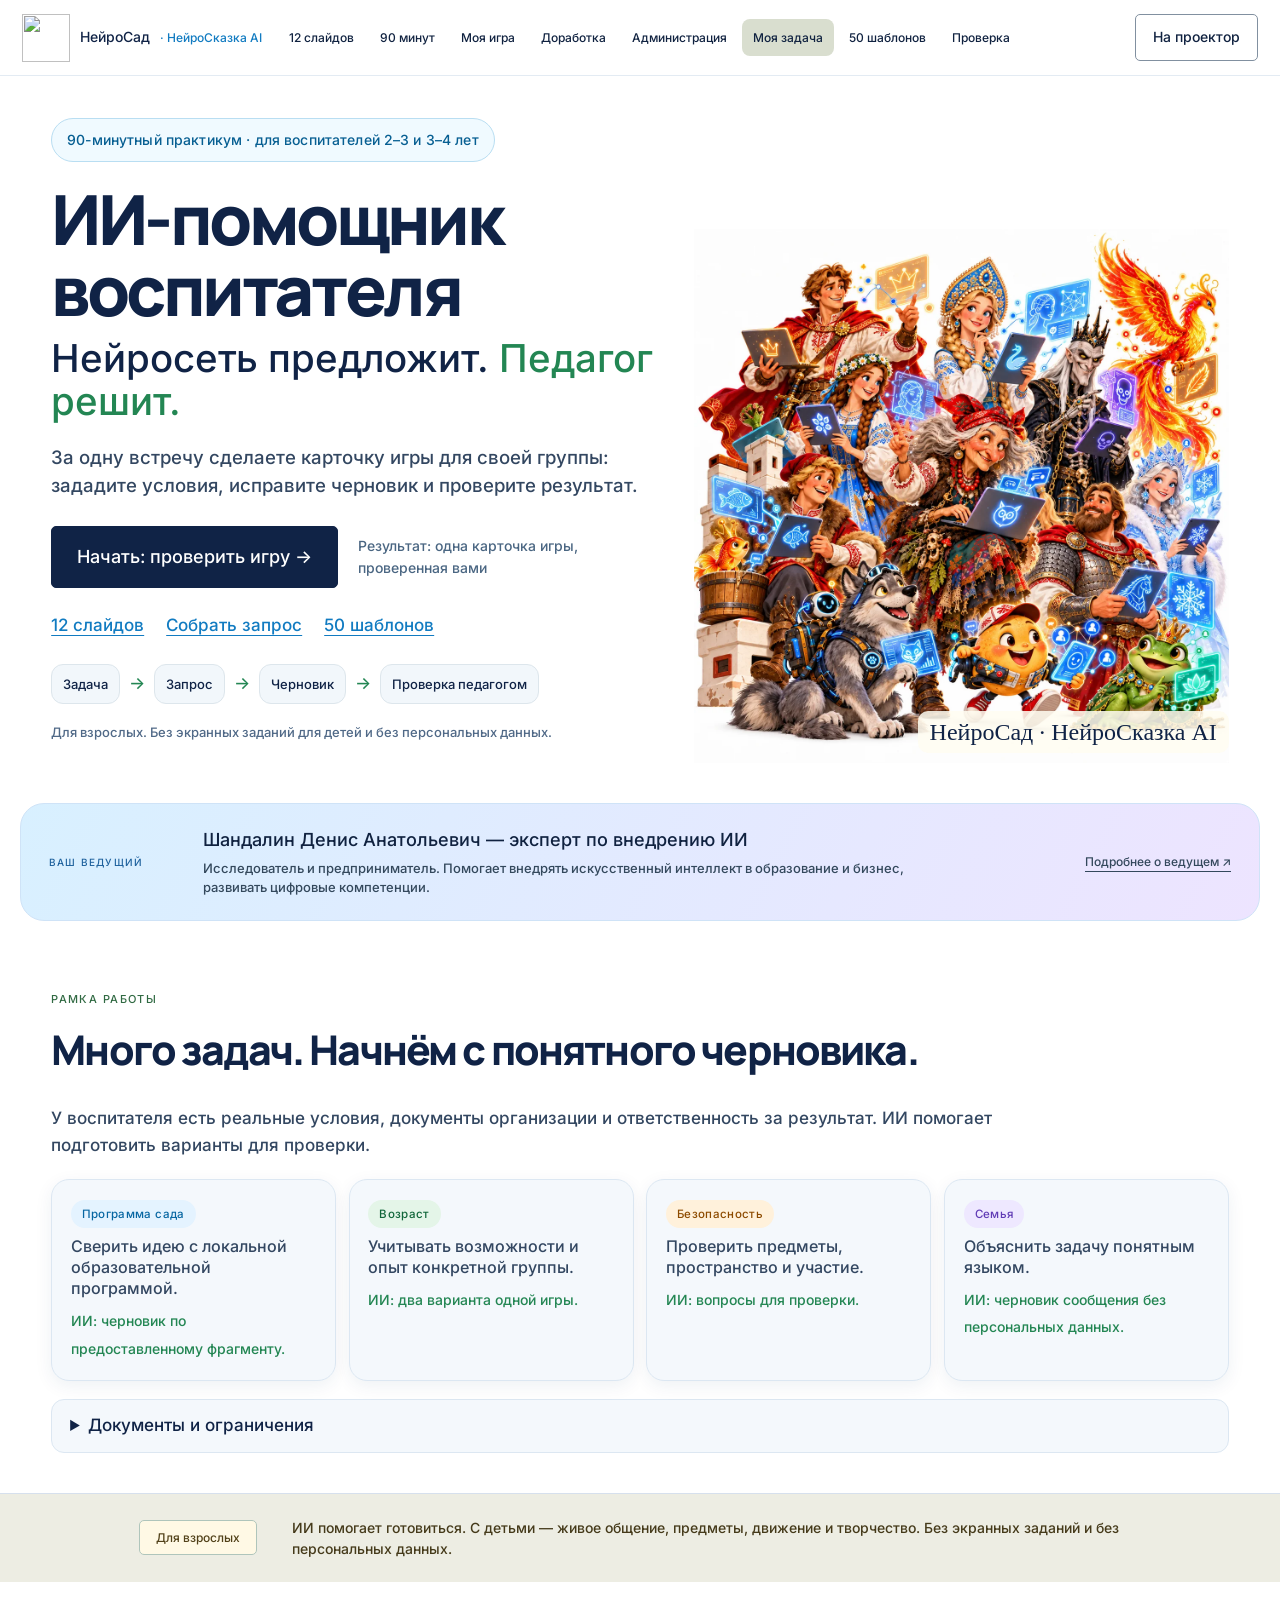
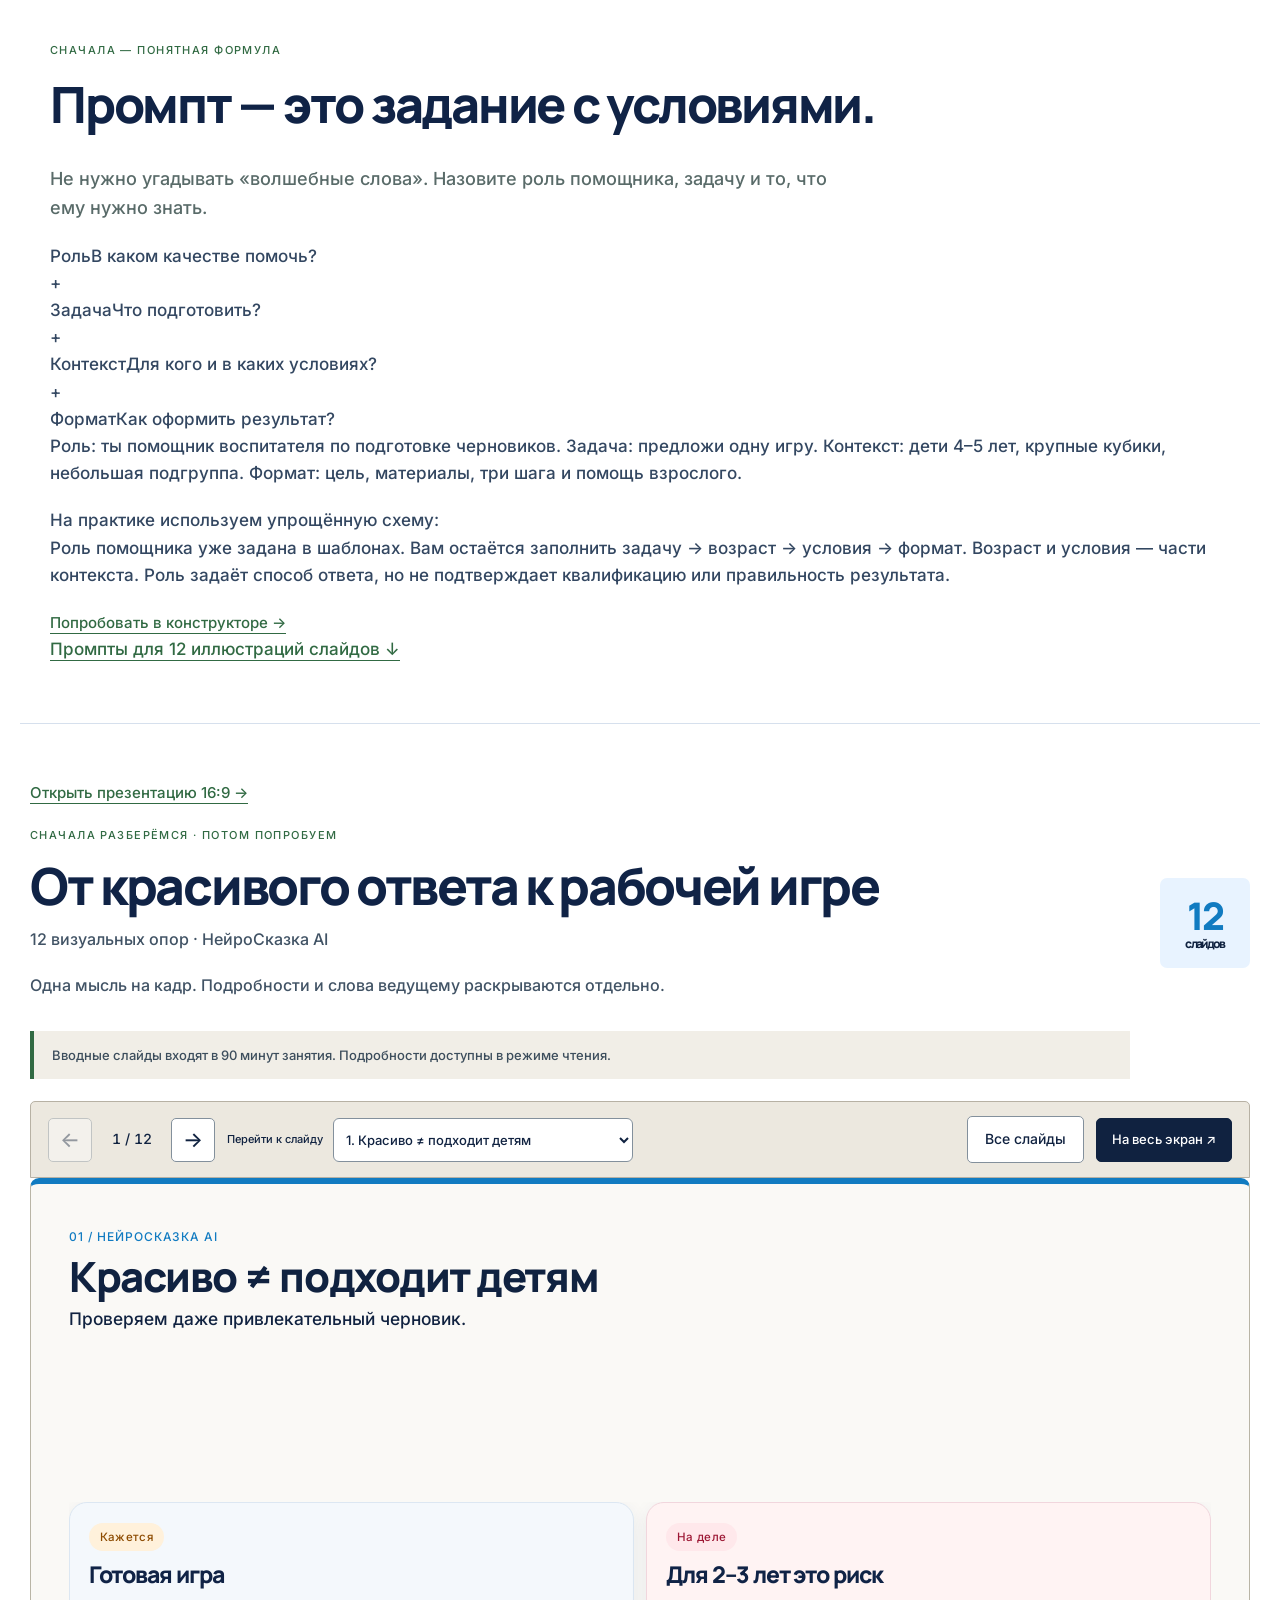
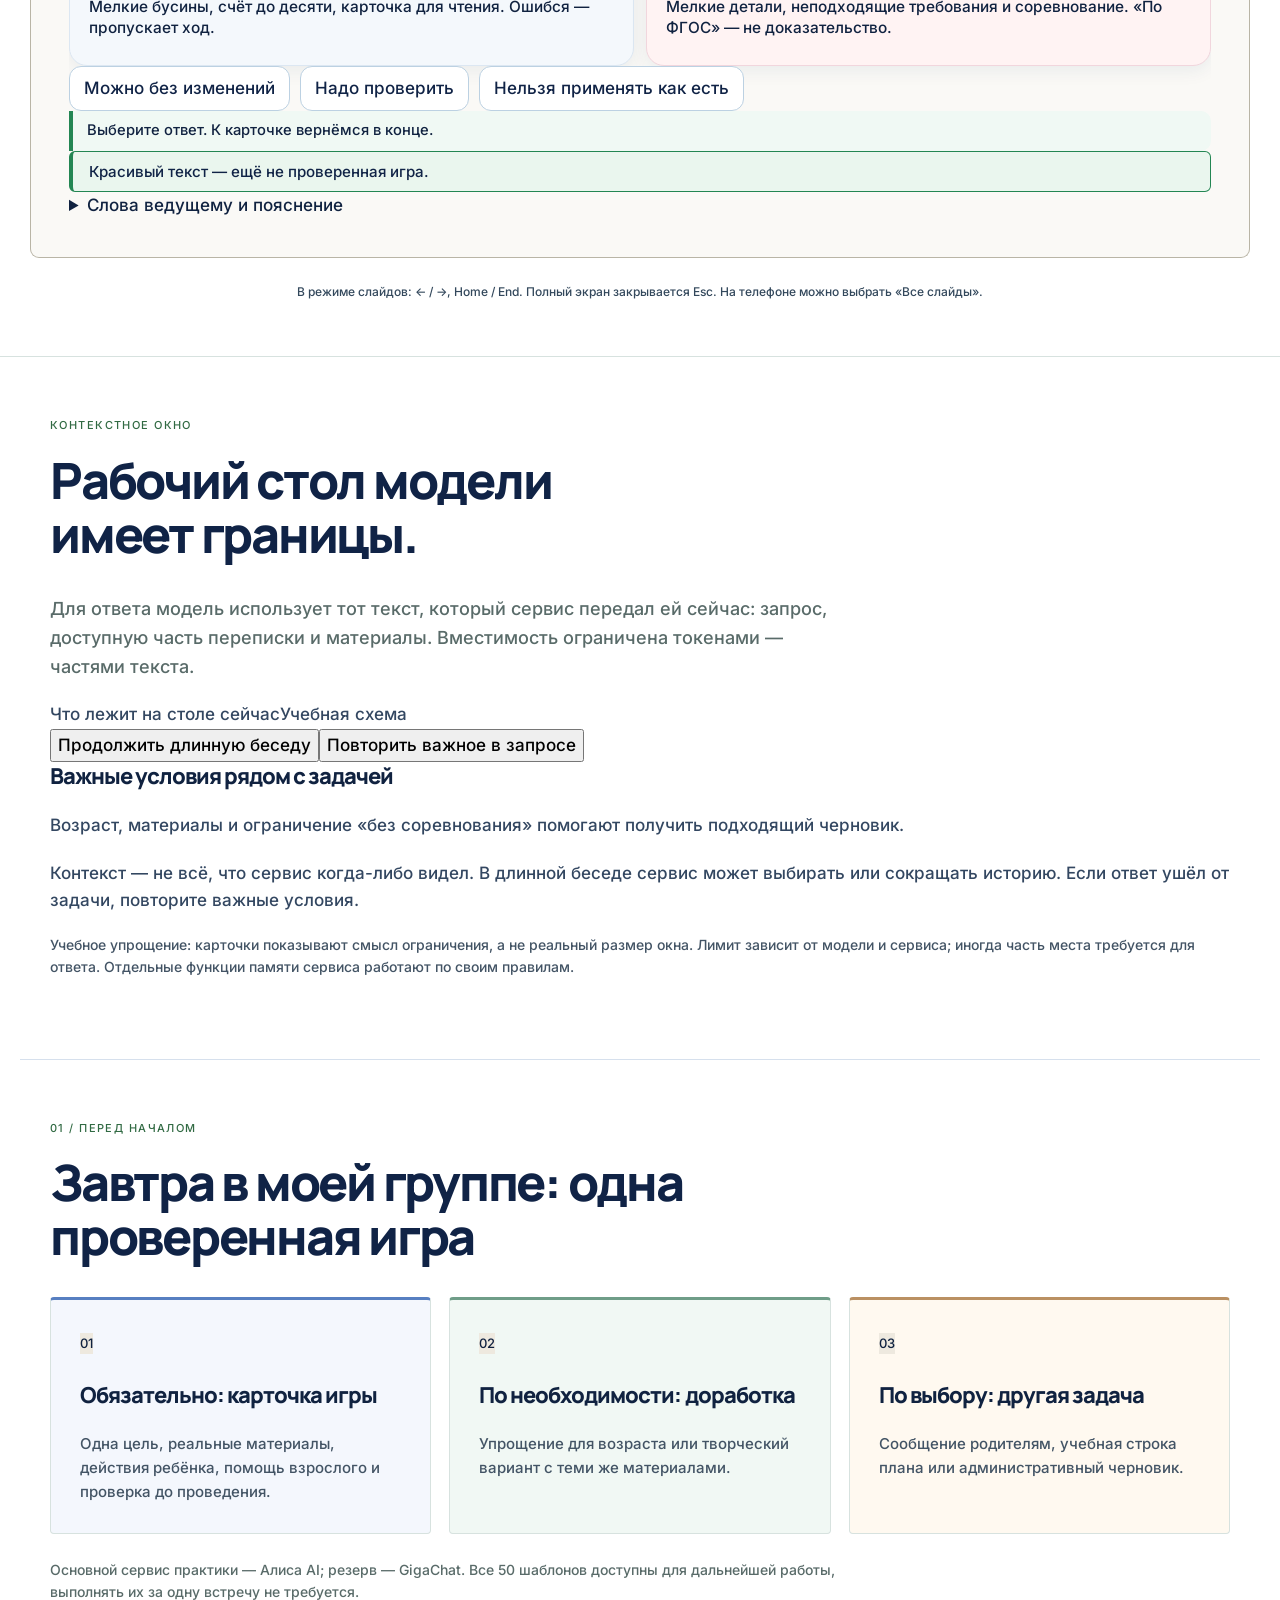
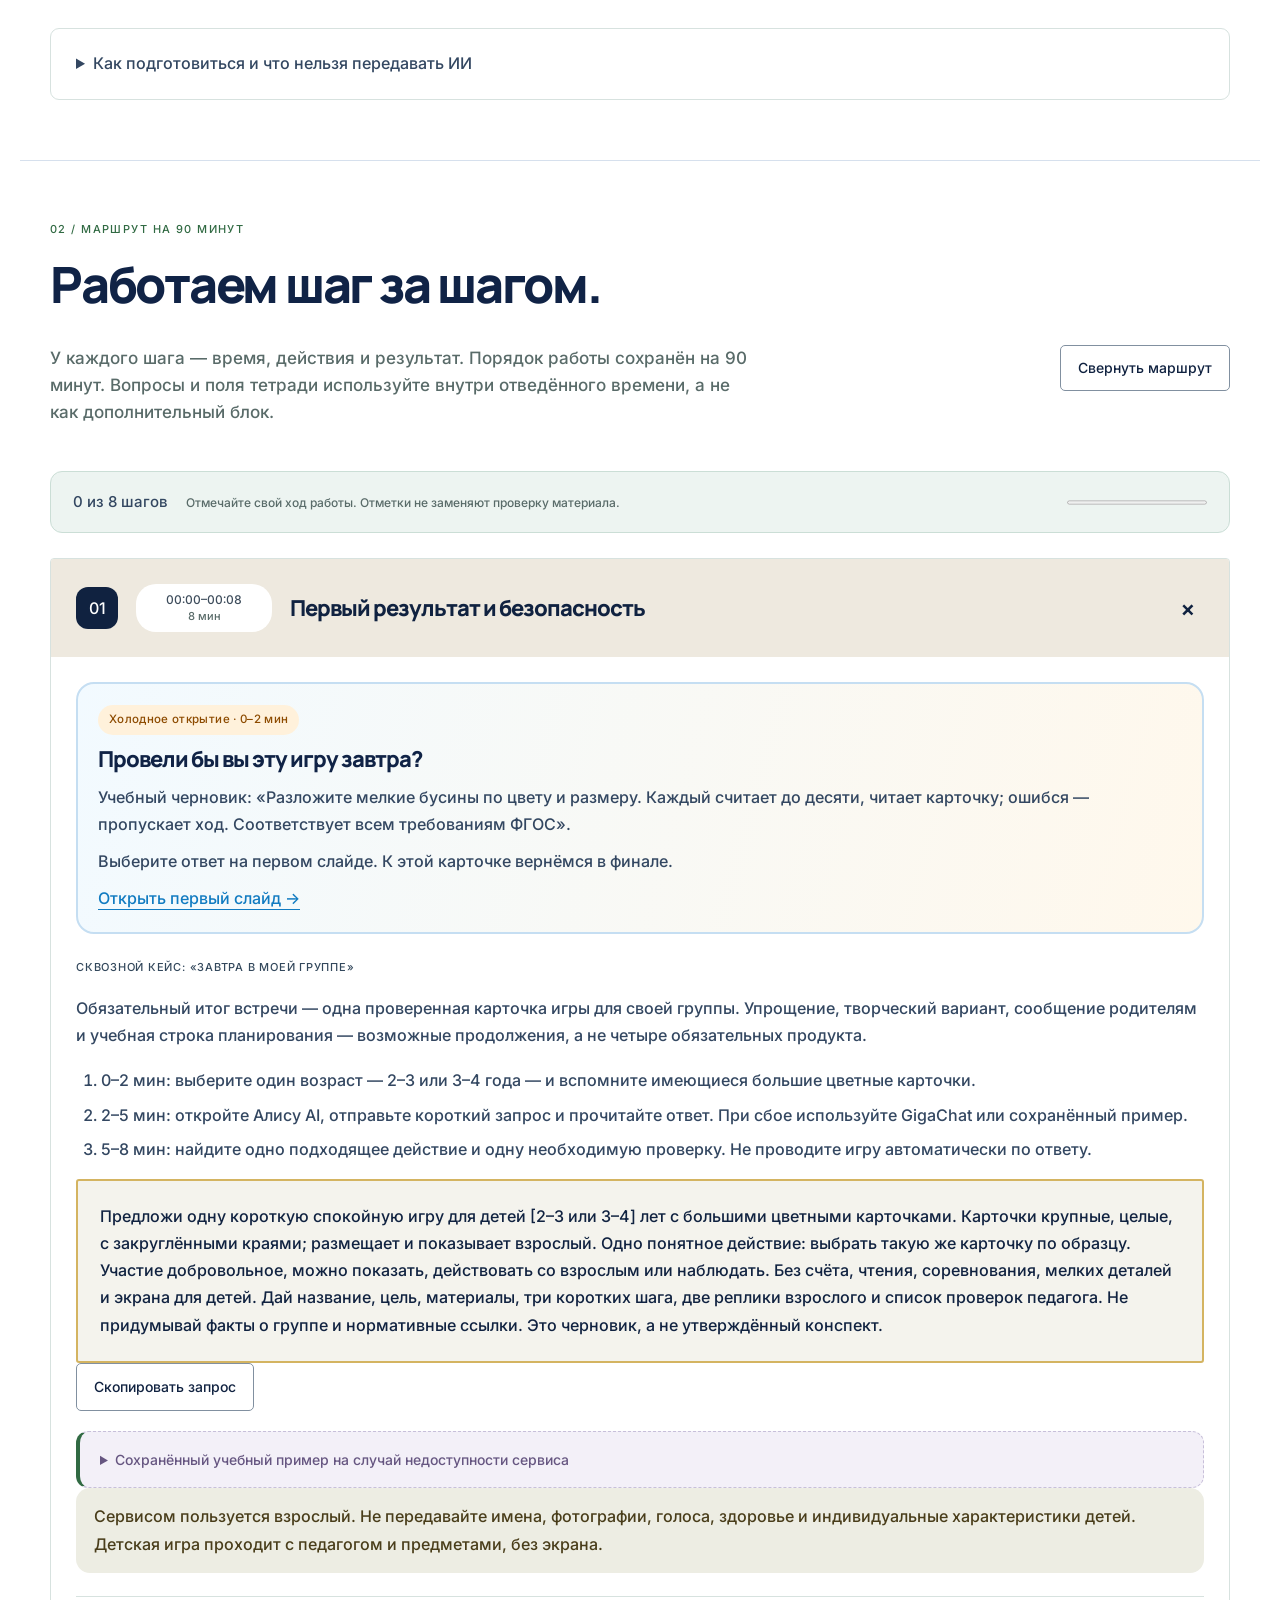
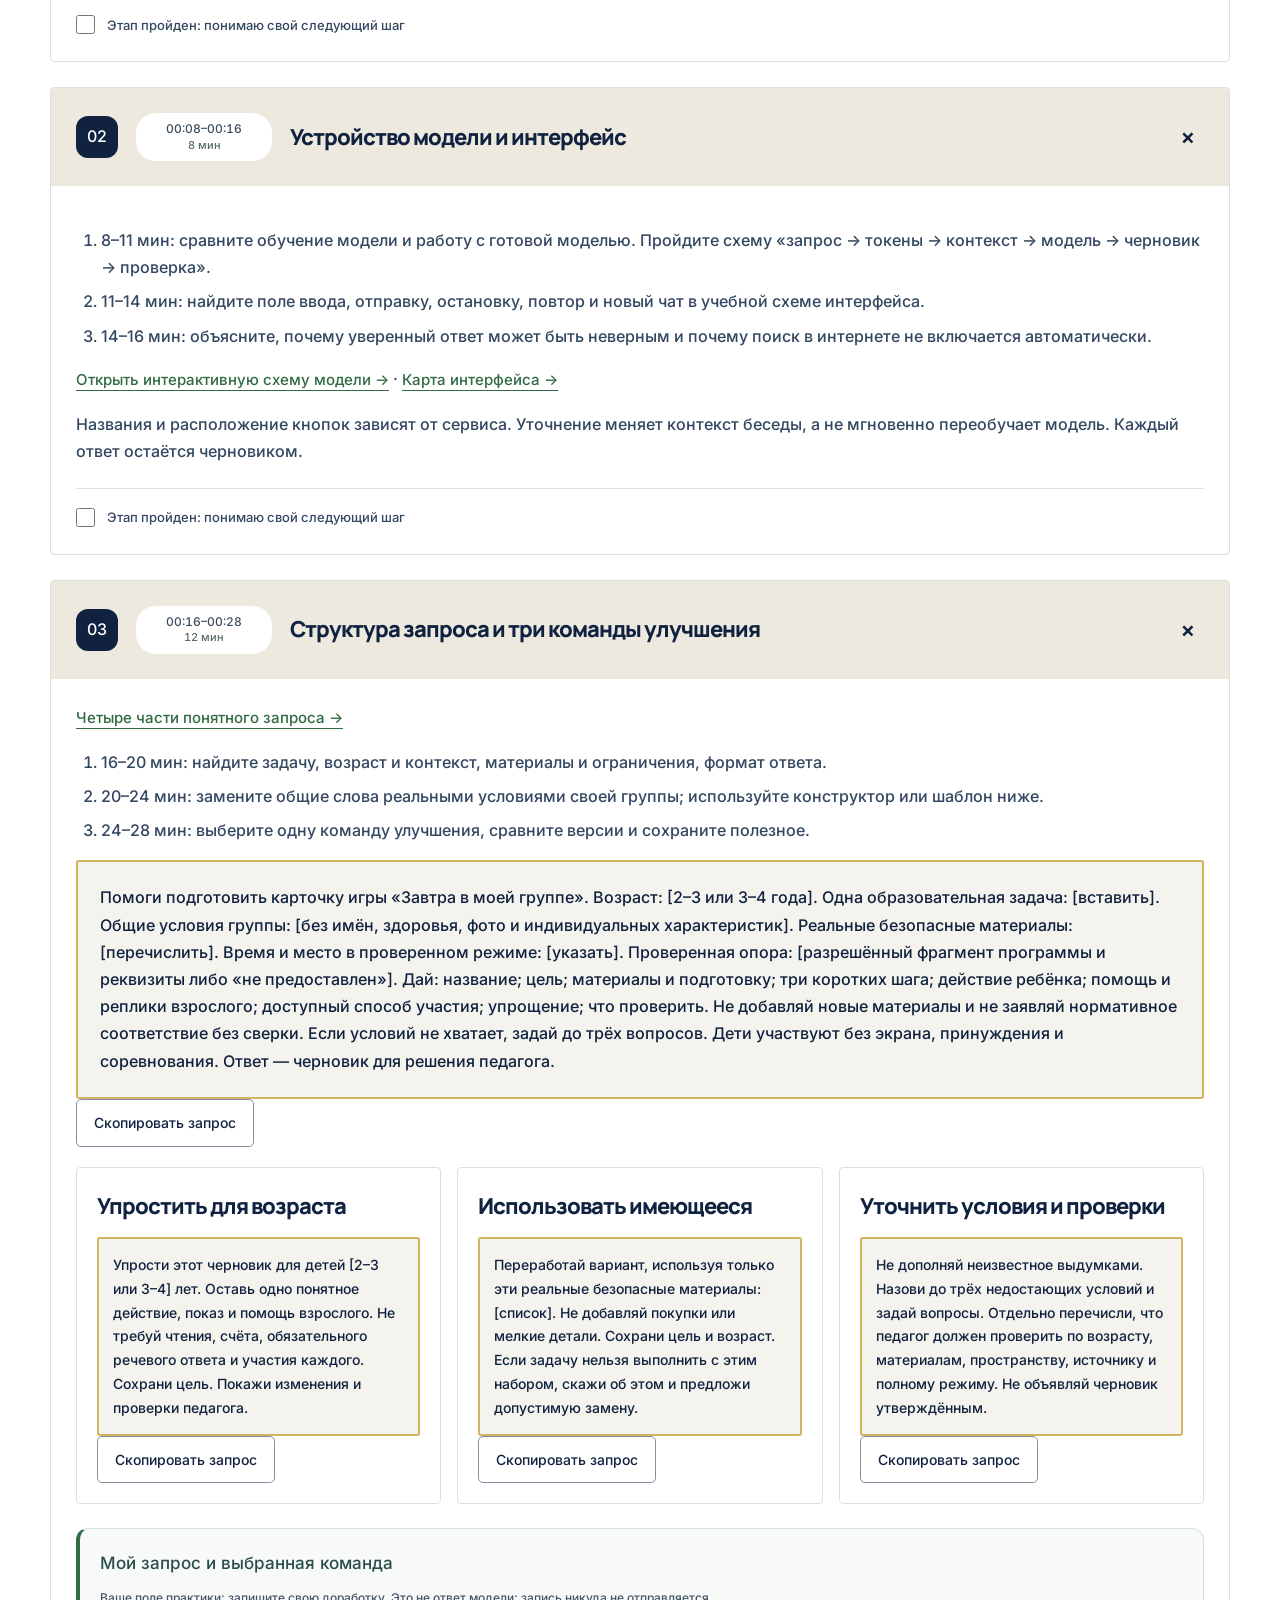
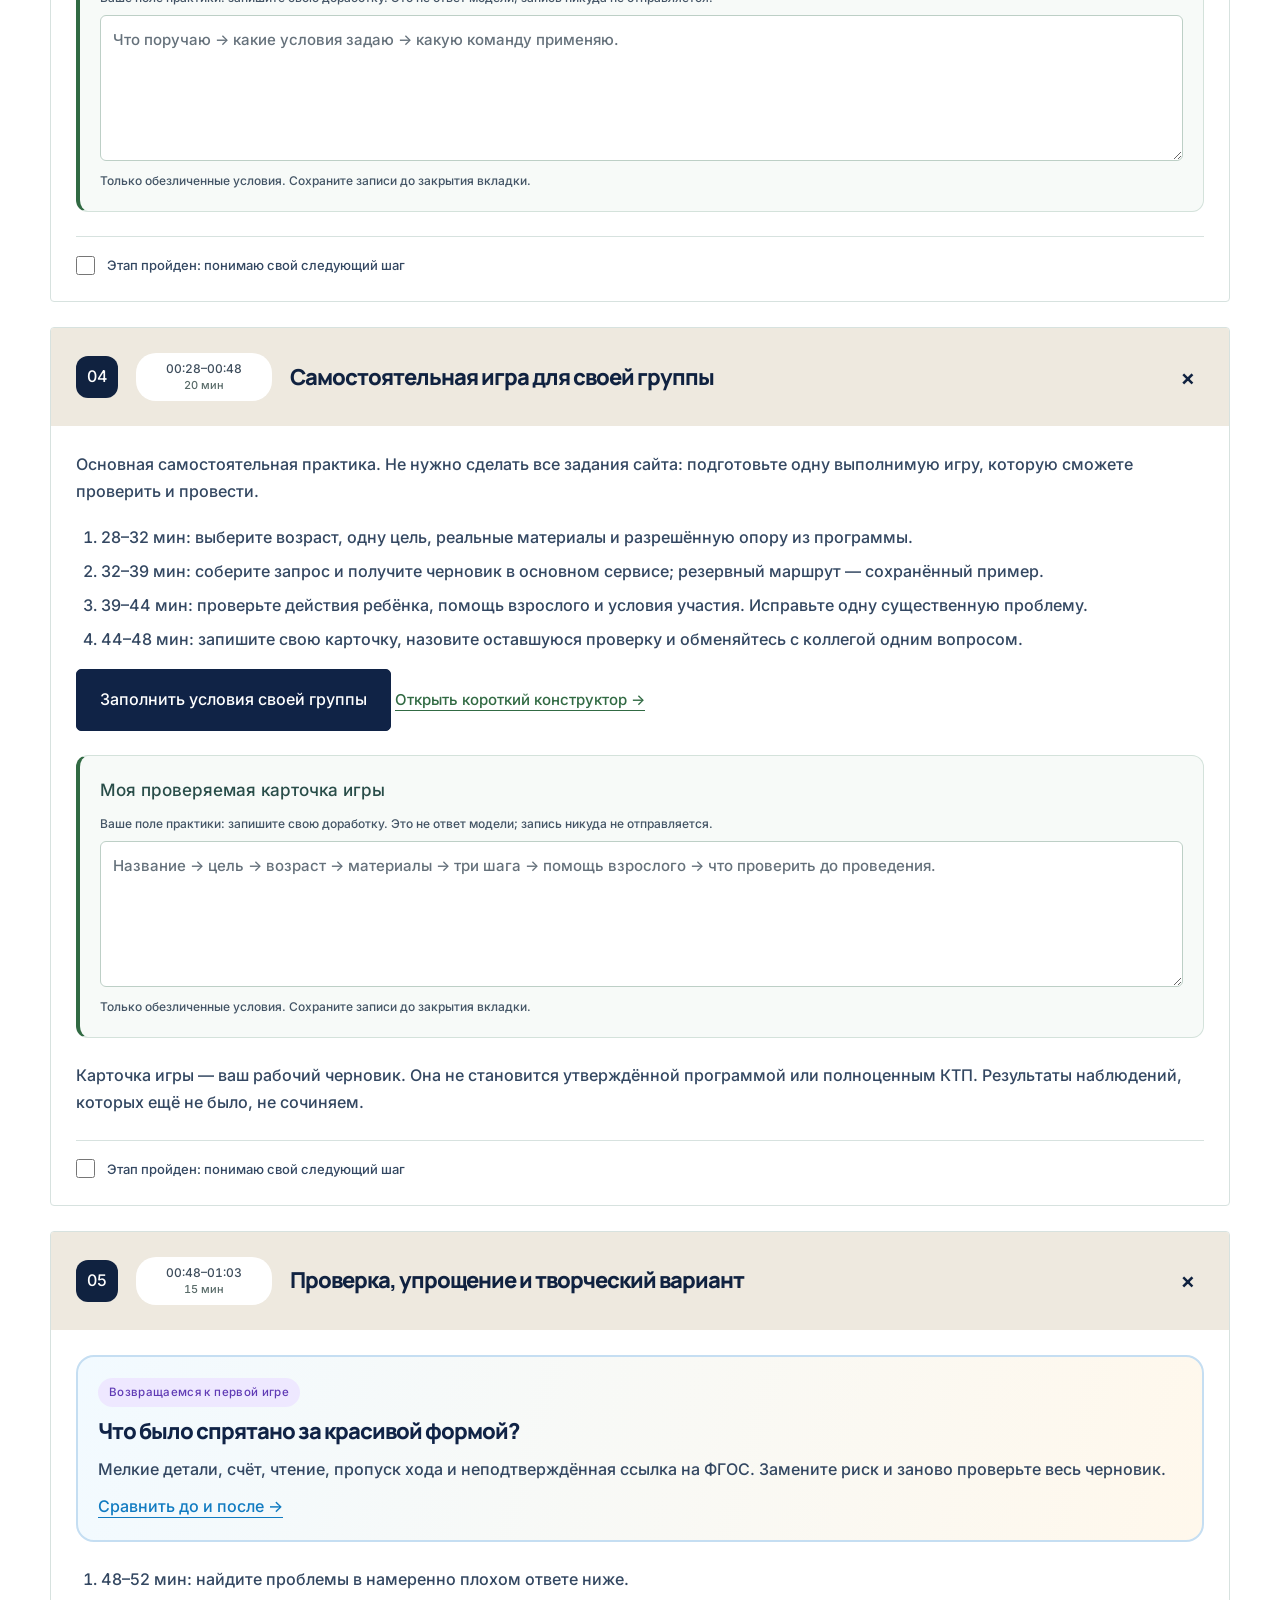
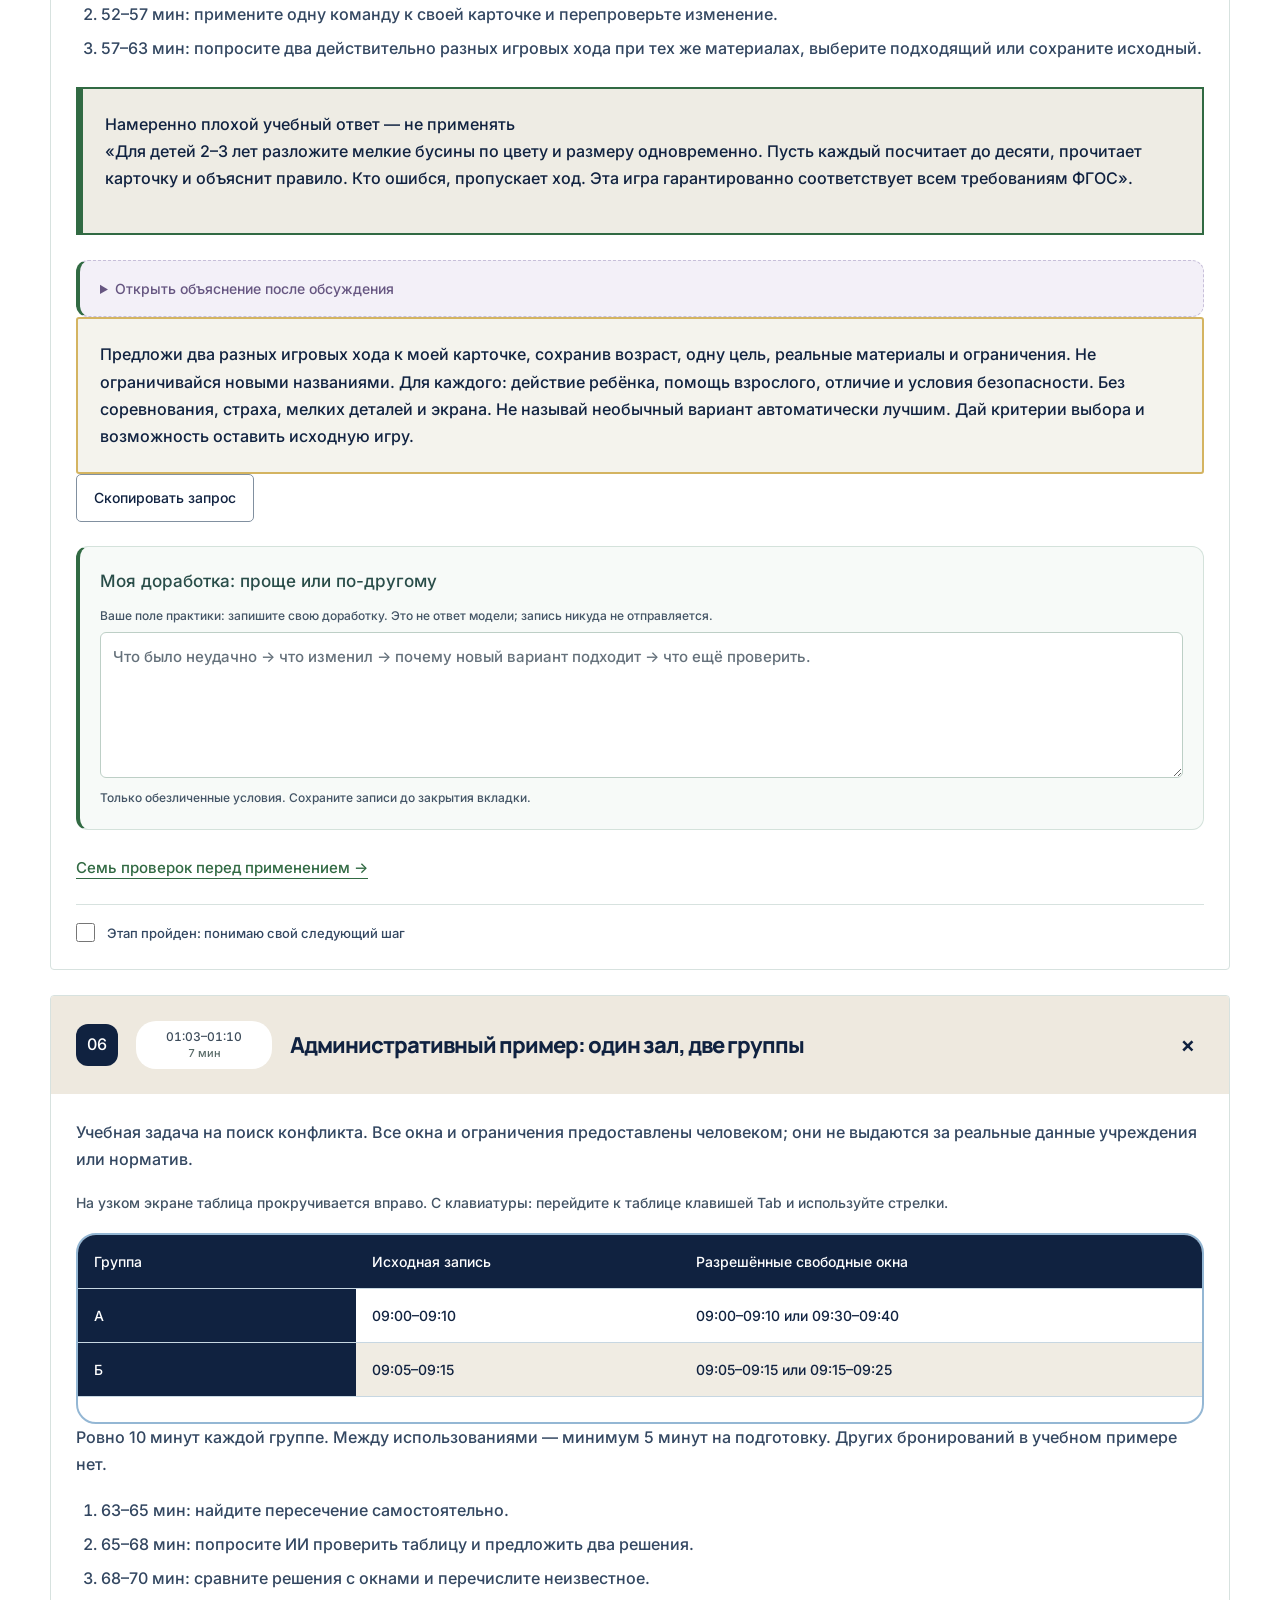
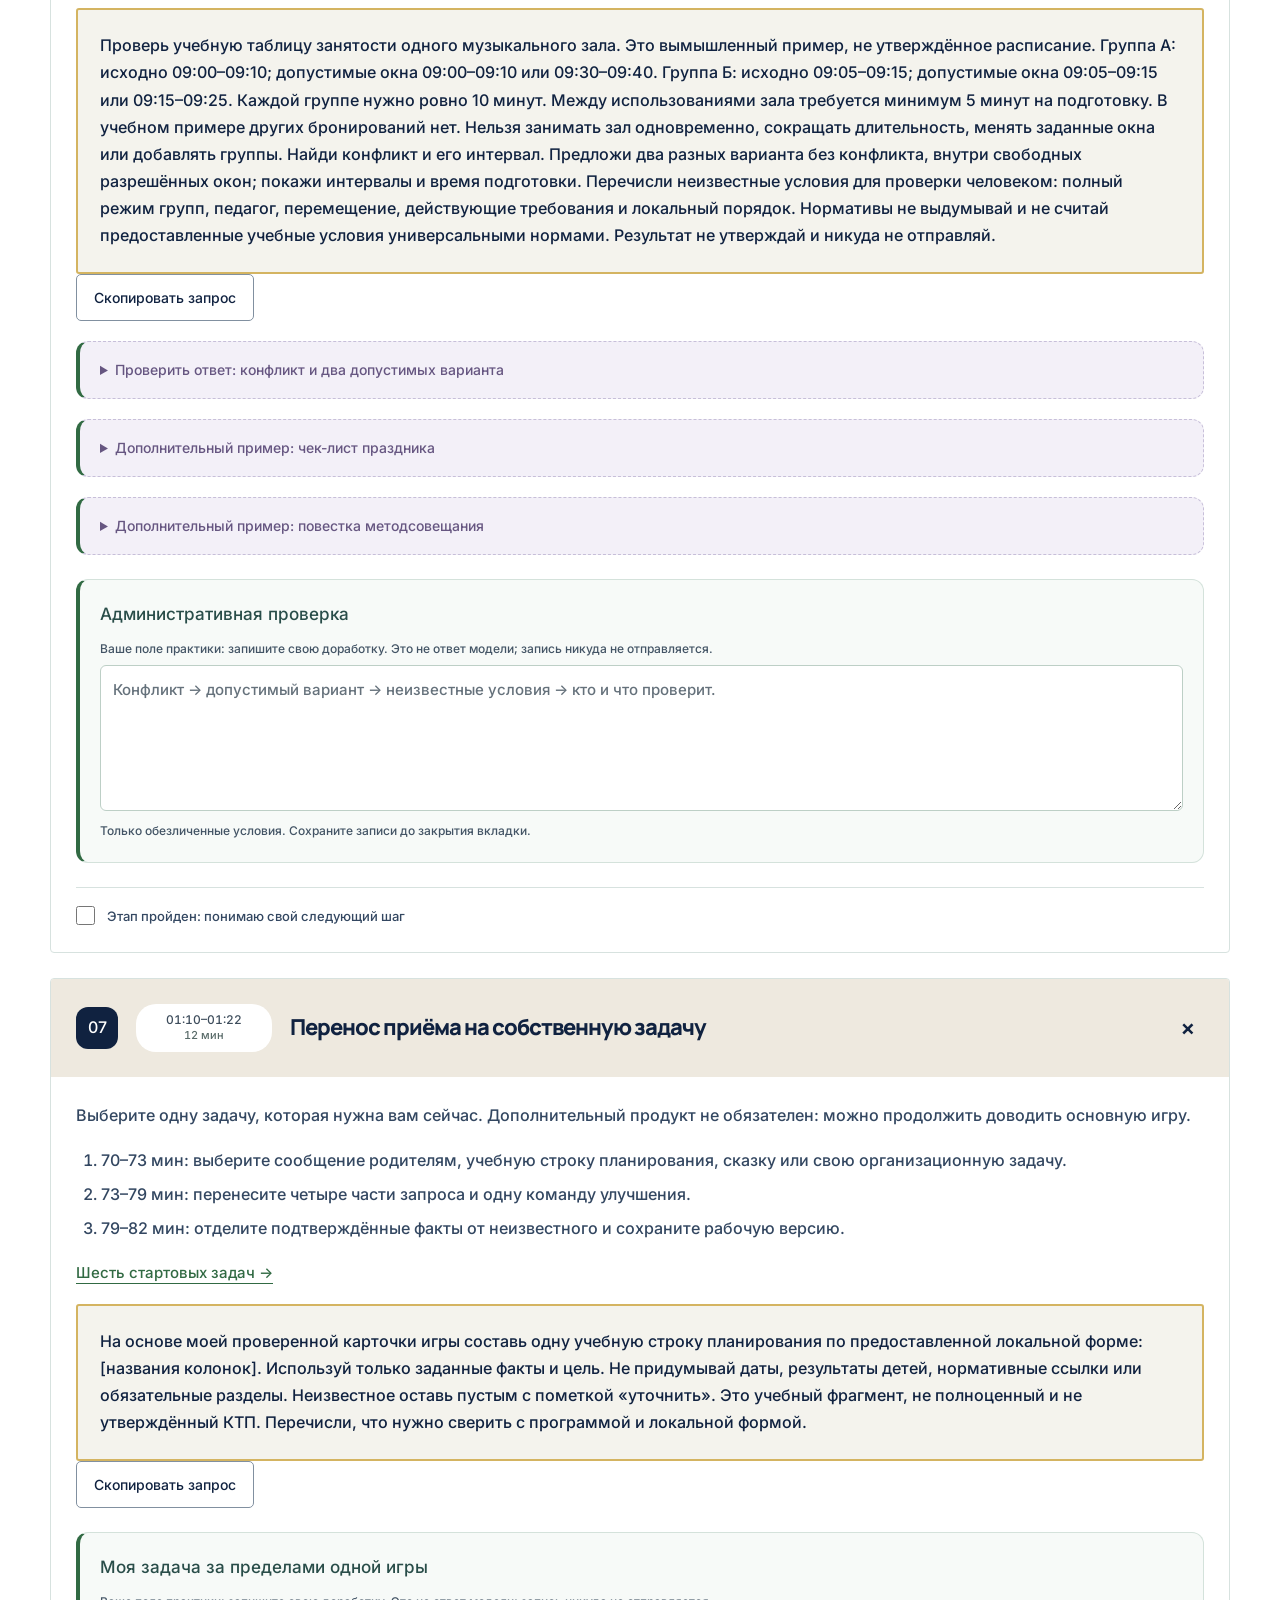
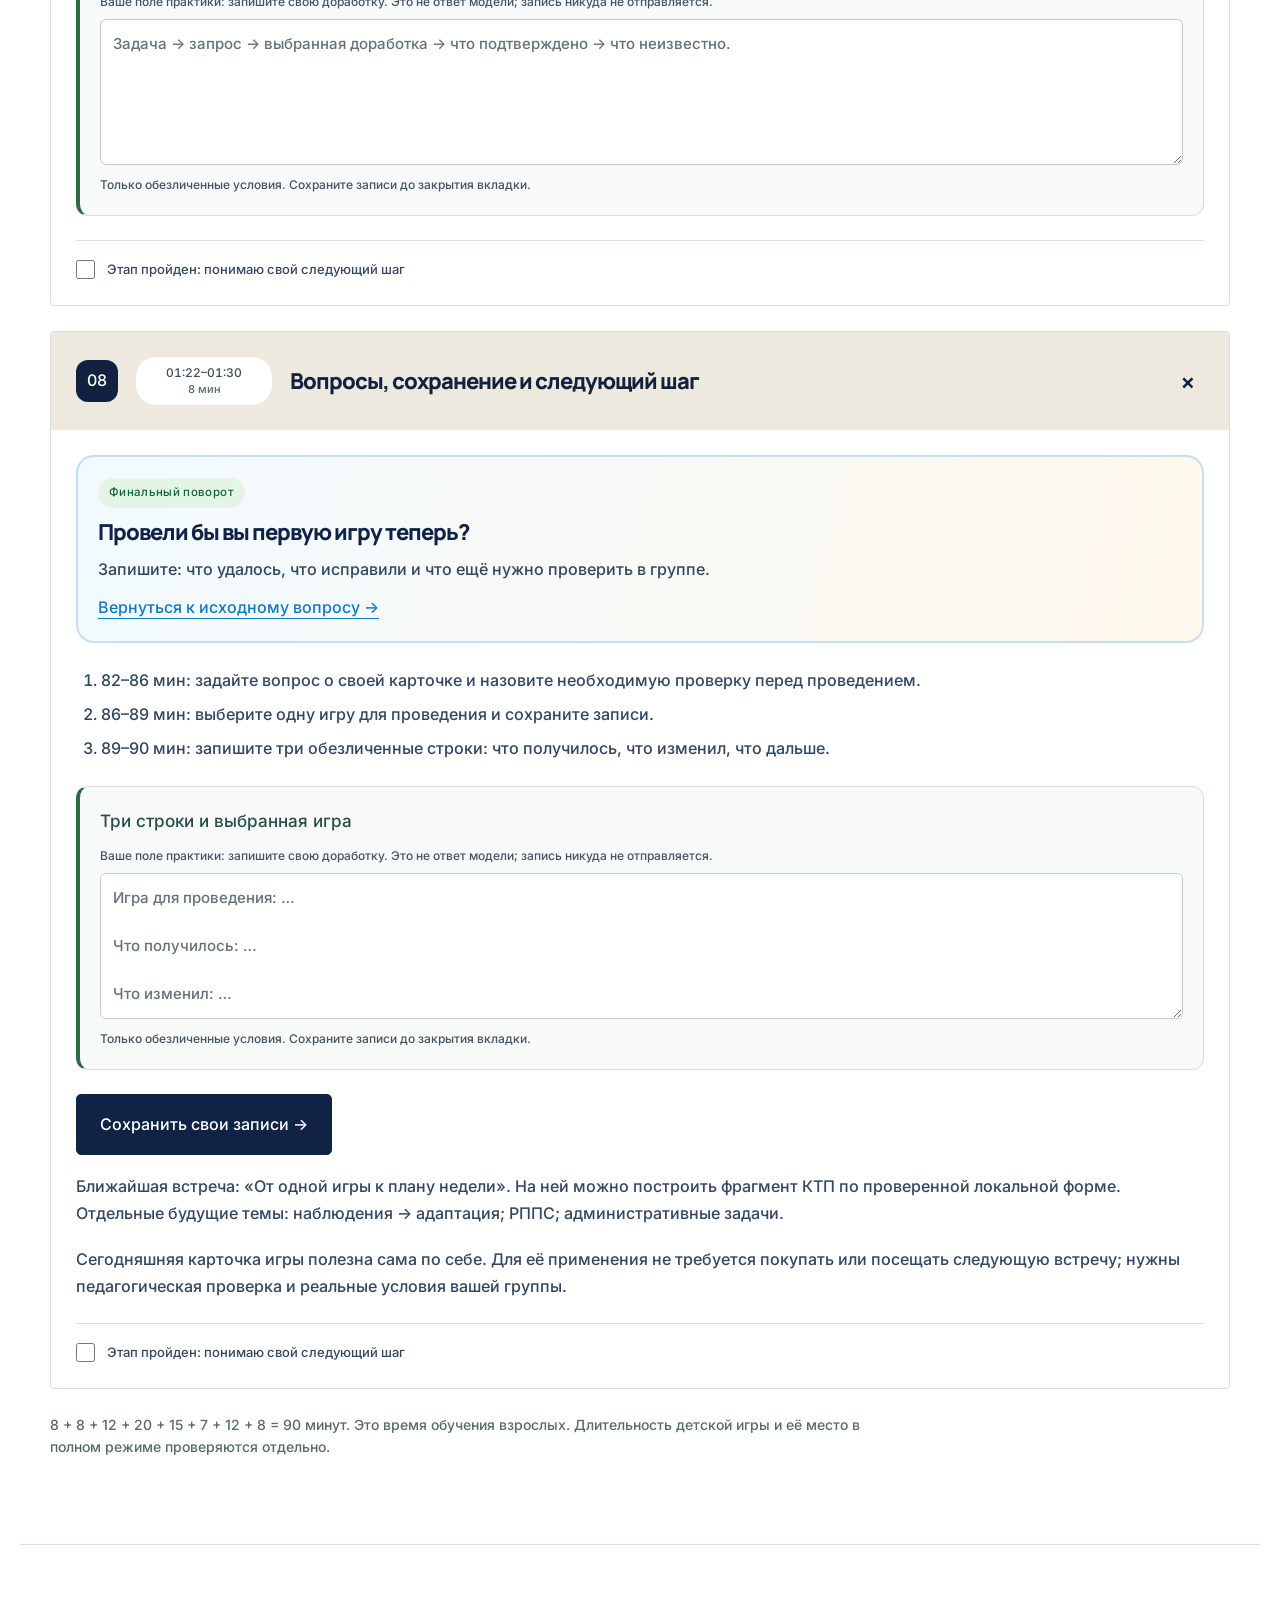
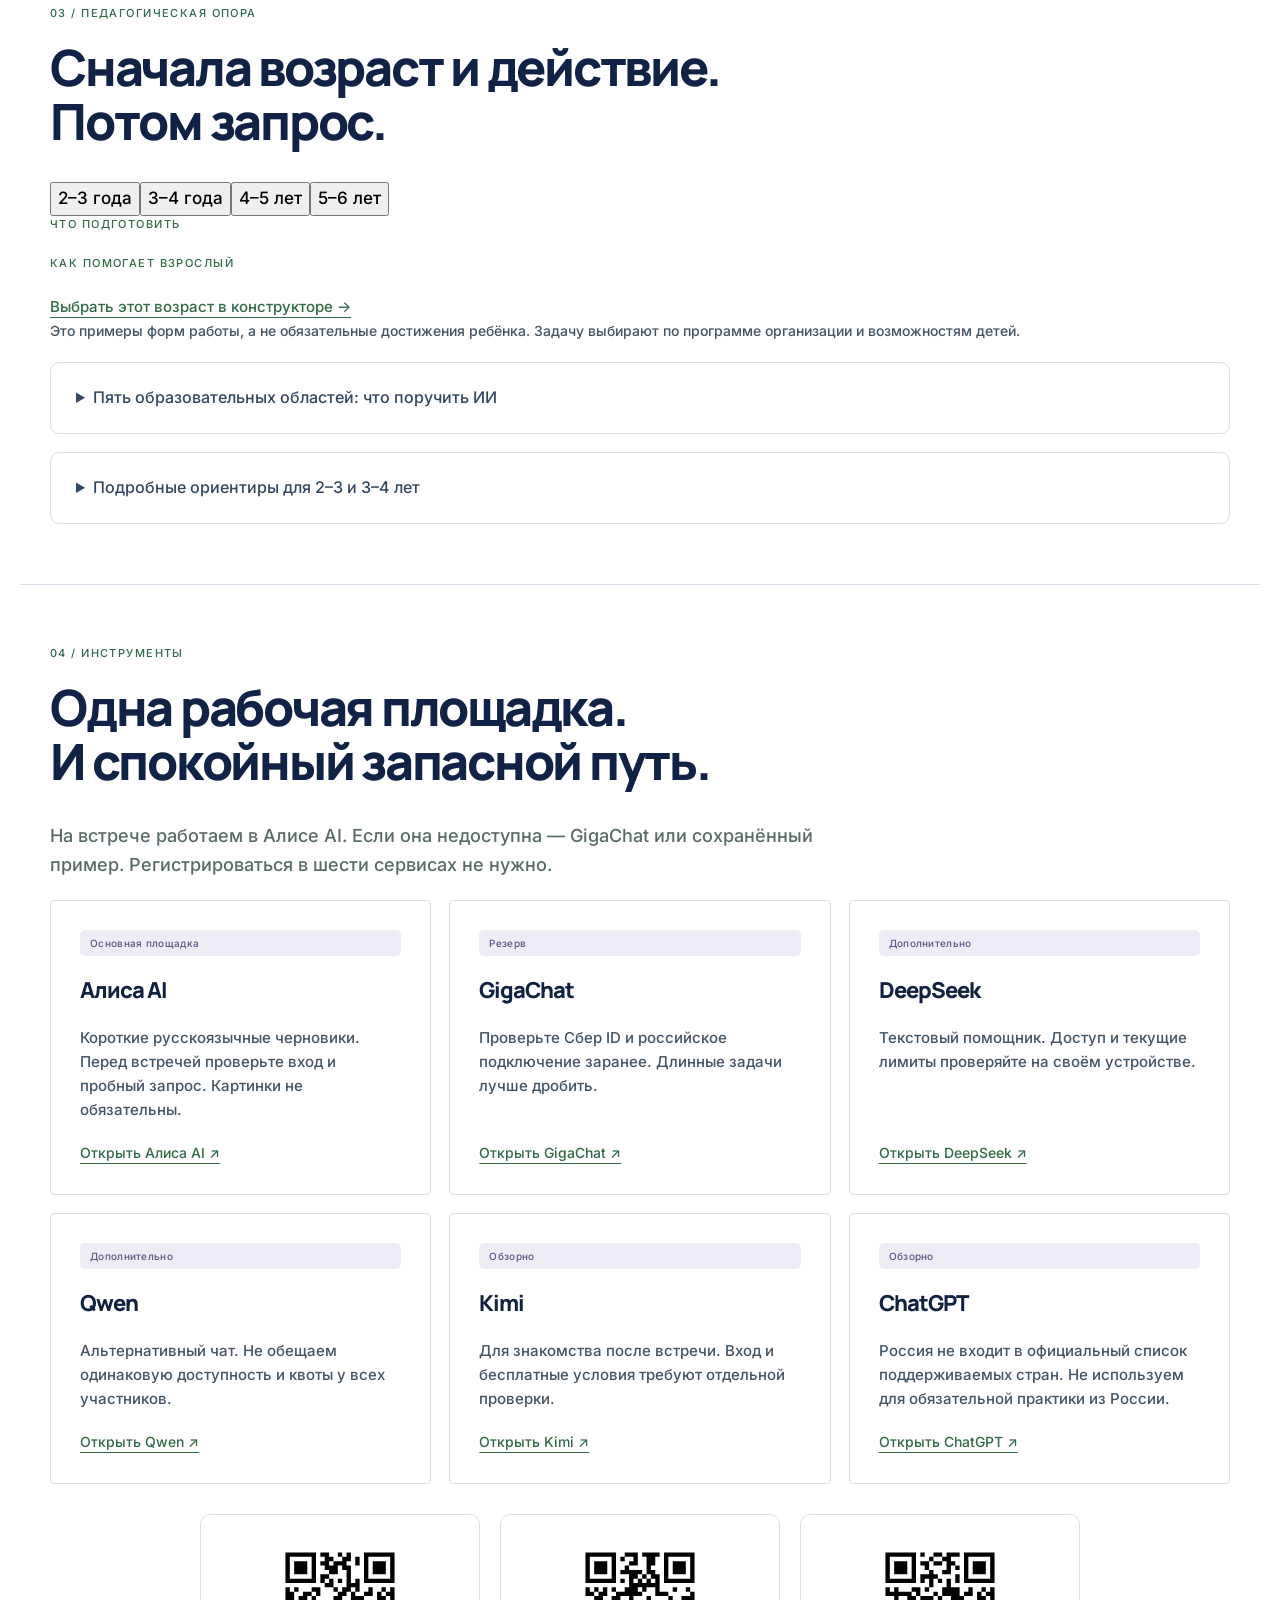
==== neiroskazka.html @ 99916f2e "feat: add standalone NeiroSkazka workshop Co-Authored-By: Codex <noreply@openai.com>" ====
<!doctype html>
<!DOCTYPE html>

<html lang="ru"><head><meta charset="utf-8"/><meta content="width=device-width,initial-scale=1" name="viewport"/><meta content="#1764bd" name="theme-color"/><meta content="90-минутный практикум для воспитателей: 12 слайдов, 8 этапов, 50 шаблонов и карточка игры." name="description"/><title>НейроСад · НейроСказка AI · ИИ-помощник воспитателя</title><link href="assets/favicon.svg" rel="icon" type="image/svg+xml"/><link href="styles.css" rel="stylesheet"/><link href="intro-slides.css" rel="stylesheet"/><link href="educator-lab.css" rel="stylesheet"/><link href="editorial.css" rel="stylesheet"/><script defer="" src="app.js"></script><script defer="" src="intro-slides.js"></script><script defer="" src="educator-lab.js"></script><script defer="" src="role-helper.js"></script><script defer="" src="architecture.js"></script><link href="neurosad.css" rel="stylesheet"/><link href="assets/neurosad/neurosad-logo.png" rel="icon" type="image/png"/><link href="chat-interface.css" rel="stylesheet"/><link href="workshop-v2.css" rel="stylesheet"/><link href="neiroskazka.css" rel="stylesheet"/></head><body><a class="skip" href="#main">К содержанию</a><header class="topbar"><a class="brand" href="#"><img alt="" class="brand-mark" height="48" src="assets/neurosad/neurosad-logo.png" width="48"/> НейроСад <small>· НейроСказка AI</small></a><nav aria-label="Основная навигация"><a href="#intro-slides">12 слайдов</a><a href="#route">90 минут</a><a href="#step-3">Моя игра</a><a href="#step-4">Доработка</a><a href="#step-5">Администрация</a><a href="#step-6">Моя задача</a><a href="#library">50 шаблонов</a><a href="#check">Проверка</a></nav><button aria-pressed="false" class="quiet" id="projector">На проектор</button></header><main id="main"><section class="hero tale-hero"><div class="tale-hero-copy"><span class="tale-kicker">90-минутный практикум · для воспитателей 2–3 и 3–4 лет</span><h1>ИИ-помощник воспитателя</h1><p class="tale-hero-statement">Нейросеть предложит. <em>Педагог решит.</em></p><p class="tale-hero-lead">За одну встречу сделаете карточку игры для своей группы: зададите условия, исправите черновик и проверите результат.</p><div class="tale-hero-cta"><a class="button" href="#step-0">Начать: проверить игру →</a><span>Результат: одна карточка игры, проверенная вами</span></div><nav aria-label="Материалы" class="tale-hero-links"><a href="#intro-slides">12 слайдов</a><a href="#builder">Собрать запрос</a><a href="#library">50 шаблонов</a></nav><div class="tale-path"><span>Задача</span><b>→</b><span>Запрос</span><b>→</b><span>Черновик</span><b>→</b><span>Проверка педагогом</span></div><p class="tale-hero-safety">Для взрослых. Без экранных заданий для детей и без персональных данных.</p></div><figure class="tale-hero-art"><img alt="Сказочные герои с планшетами и нейросетевыми схемами" height="950" src="assets/neiroskazka/master-reference.webp" width="950"/><figcaption>НейроСад · НейроСказка AI</figcaption></figure></section><section class="intro tale-host"><div class="intro-label">ВАШ ВЕДУЩИЙ</div><div><strong>Шандалин Денис Анатольевич — эксперт по внедрению ИИ</strong><p>Исследователь и предприниматель. Помогает внедрять искусственный интеллект в образование и бизнес, развивать цифровые компетенции.</p></div><a href="https://smit1980.github.io/vizitkaSD/" rel="noopener noreferrer" target="_blank">Подробнее о ведущем ↗</a></section><section class="section tale-requirements" id="requirements">
<div class="section-head"><span class="eyebrow">РАМКА РАБОТЫ</span><h2>Много задач. Начнём с понятного черновика.</h2><p>У воспитателя есть реальные условия, документы организации и ответственность за результат. ИИ помогает подготовить варианты для проверки.</p></div>
<div class="tale-grid four">
<div class="tale-card"><span class="tale-pill blue">Программа сада</span><p>Сверить идею с локальной образовательной программой.</p><b>ИИ: черновик по предоставленному фрагменту.</b></div>
<div class="tale-card"><span class="tale-pill green">Возраст</span><p>Учитывать возможности и опыт конкретной группы.</p><b>ИИ: два варианта одной игры.</b></div>
<div class="tale-card"><span class="tale-pill orange">Безопасность</span><p>Проверить предметы, пространство и участие.</p><b>ИИ: вопросы для проверки.</b></div>
<div class="tale-card"><span class="tale-pill violet">Семья</span><p>Объяснить задачу понятным языком.</p><b>ИИ: черновик сообщения без персональных данных.</b></div>
</div>
<details><summary>Документы и ограничения</summary><p>Ориентиры: 273-ФЗ, ФГОС ДО, ФОП ДО, применимые санитарные правила и программа организации. Перед практическим применением сверяйте действующие редакции и локальные документы. Тексты ИИ не подтверждают соответствие нормам.</p><p><a href="https://publication.pravo.gov.ru/Document/View/0001201212300007" rel="noopener noreferrer" target="_blank">273-ФЗ</a> · <a href="https://docs.edu.gov.ru/document/7dcd2fd1d14f608ec97e9ef6699f99ae/" rel="noopener noreferrer" target="_blank">ФГОС ДО</a> · <a href="https://docs.edu.gov.ru/document/0e6ad380fc69dd72b6065672830540ac/" rel="noopener noreferrer" target="_blank">ФОП ДО</a> · <a href="https://zpp.rospotrebnadzor.ru/news/federal/576783" rel="noopener noreferrer" target="_blank">Новые СП: разъяснение Роспотребнадзора</a></p><p><a href="#sources">Открыть источники и оговорки →</a></p></details>
</section><div class="safety-strip"><span>Для взрослых</span><p>ИИ помогает готовиться. С детьми — живое общение, предметы, движение и творчество. Без экранных заданий и без персональных данных.</p></div><section class="section formula-section" id="prompt-formula"><div class="section-head"><span class="eyebrow">СНАЧАЛА — ПОНЯТНАЯ ФОРМУЛА</span><h2>Промпт — это задание с условиями.</h2><p class="section-lead">Не нужно угадывать «волшебные слова». Назовите роль помощника, задачу и то, что ему нужно знать.</p></div><div class="formula-ribbon"><div class="formula-part part-role"><img alt="" src="assets/icons/lucide/user-round.svg"/><b>Роль</b><span>В каком качестве помочь?</span></div><span aria-hidden="true" class="formula-plus">+</span><div class="formula-part part-task"><img alt="" src="assets/icons/lucide/list-checks.svg"/><b>Задача</b><span>Что подготовить?</span></div><span aria-hidden="true" class="formula-plus">+</span><div class="formula-part part-context"><img alt="" src="assets/icons/lucide/layers.svg"/><b>Контекст</b><span>Для кого и в каких условиях?</span></div><span aria-hidden="true" class="formula-plus">+</span><div class="formula-part part-format"><img alt="" src="assets/icons/lucide/layout-list.svg"/><b>Формат</b><span>Как оформить результат?</span></div></div><p class="formula-example"><span class="part-role"><strong>Роль:</strong> ты помощник воспитателя по подготовке черновиков.</span> <span class="part-task"><strong>Задача:</strong> предложи одну игру.</span> <span class="part-context"><strong>Контекст:</strong> дети 4–5 лет, крупные кубики, небольшая подгруппа.</span> <span class="part-format"><strong>Формат:</strong> цель, материалы, три шага и помощь взрослого.</span></p><div class="formula-bridge"><b>На практике используем упрощённую схему:</b><p>Роль помощника уже задана в шаблонах. Вам остаётся заполнить <strong>задачу → возраст → условия → формат</strong>. Возраст и условия — части контекста. Роль задаёт способ ответа, но не подтверждает квалификацию или правильность результата.</p><a class="text-link" href="#builder">Попробовать в конструкторе →</a></div><a class="prompt-pack-link" download="" href="docs/neiroskazka-slide-prompts.md">Промпты для 12 иллюстраций слайдов ↓</a></section><section aria-label="12 слайдов практикума НейроСад" class="section intro-deck" id="intro-slides">
<p><a class="text-link" href="neiroskazka-presentation.html">Открыть презентацию 16:9 →</a></p><div class="intro-deck-heading"><div><span class="eyebrow">СНАЧАЛА РАЗБЕРЁМСЯ · ПОТОМ ПОПРОБУЕМ</span><h2>От красивого ответа к рабочей игре</h2><p class="neurosad-deck-subtitle">12 визуальных опор · НейроСказка AI</p><p>Одна мысль на кадр. Подробности и слова ведущему раскрываются отдельно.</p></div><span class="intro-deck-stamp">12<br/><small>слайдов</small></span></div>
<p class="intro-timing">Вводные слайды входят в 90 минут занятия. Подробности доступны в режиме чтения.</p>
<div class="intro-toolbar"><div class="intro-pager"><button aria-label="Предыдущий вводный слайд" class="quiet" id="intro-prev" type="button">←</button><span aria-live="polite" id="intro-count">1 / 12</span><button aria-label="Следующий вводный слайд" class="quiet" id="intro-next" type="button">→</button></div><label class="intro-select-label">Перейти к слайду<select aria-label="Выбрать вводный слайд" id="intro-select"></select></label><button aria-pressed="false" class="quiet" id="intro-read" type="button">Все слайды</button><button aria-pressed="false" class="button" id="intro-screen" type="button">На весь экран ↗</button></div>
<div class="intro-slides"><article class="intro-slide neurosad-slide tale-slide" data-time-window="Этап 0 · 00:00–00:08" data-title="Красиво ≠ подходит детям" id="intro-1" tabindex="-1"><header><span class="intro-slide-tag">01 / НЕЙРОСКАЗКА AI</span><h3>Красиво ≠ подходит детям</h3><p class="intro-slide-lead">Проверяем даже привлекательный черновик.</p></header><div class="neurosad-slide-body"><div class="tale-grid two"><div class="tale-card"><span class="tale-pill orange">Кажется</span><h4>Готовая игра</h4><p>Мелкие бусины, счёт до десяти, карточка для чтения. Ошибся — пропускает ход.</p></div><div class="tale-card risk"><span class="tale-pill red">На деле</span><h4>Для 2–3 лет это риск</h4><p>Мелкие детали, неподходящие требования и соревнование. «По ФГОС» — не доказательство.</p></div></div><div aria-label="Первая оценка" class="tale-choice" role="group"><button data-cold-choice="" type="button">Можно без изменений</button><button data-cold-choice="" type="button">Надо проверить</button><button data-cold-choice="" type="button">Нельзя применять как есть</button></div><p aria-live="polite" class="tale-feedback" id="cold-feedback">Выберите ответ. К карточке вернёмся в конце.</p></div><p class="intro-takeaway">Красивый текст — ещё не проверенная игра.</p><details class="neurosad-reading"><summary>Слова ведущему и пояснение</summary><p>Попросите выбрать позицию до объяснения. Ответы никуда не отправляются; вернитесь к ним на слайде 12.</p><p><b>Окно маршрута:</b> Этап 0 · 00:00–00:08. Это учебная схема: пригодность проверяет сотрудник.</p></details></article><article class="intro-slide neurosad-slide tale-slide" data-time-window="Этап 1 · 00:08–00:16" data-title="ИИ — помощник взрослого, не ведущий игры" id="intro-2" tabindex="-1"><header><span class="intro-slide-tag">02 / НЕЙРОСКАЗКА AI</span><h3>ИИ — помощник взрослого, не ведущий игры</h3><p class="intro-slide-lead">Сотрудник выбирает, проверяет и ведёт игру.</p></header><div class="neurosad-slide-body"><div class="tale-grid three"><div class="tale-card"><span class="tale-pill blue">ИИ</span><h4>Предлагает</h4><p>Идеи, варианты и текст черновика.</p></div><div class="tale-card"><span class="tale-pill green">Педагог</span><h4>Решает</h4><p>Учитывает детей, материалы и программу группы.</p></div><div class="tale-card"><span class="tale-pill orange">Дети</span><h4>Играют без экрана</h4><p>Предметы, движение и общение со взрослым.</p></div></div></div><p class="intro-takeaway">Нейросеть предложит. Педагог решит.</p><details class="neurosad-reading"><summary>Слова ведущему и пояснение</summary><p>Спросите зал, кто отвечает за безопасность, если ответ звучит уверенно.</p><p><b>Окно маршрута:</b> Этап 1 · 00:08–00:16. Это учебная схема: пригодность проверяет сотрудник.</p></details></article><article class="intro-slide neurosad-slide tale-slide" data-time-window="Этап 1 · 00:08–00:16" data-title="Обучение модели ≠ уточнение беседы" id="intro-3" tabindex="-1"><header><span class="intro-slide-tag">03 / НЕЙРОСКАЗКА AI</span><h3>Обучение модели ≠ уточнение беседы</h3><p class="intro-slide-lead">Новые условия меняют текущий заказ, а не обучают модель заново.</p></header><div class="neurosad-slide-body"><div class="tale-grid two"><div class="tale-card"><span class="tale-pill violet">Раньше</span><h4>Освоить ремесло</h4><p>Во время обучения модель настраивали на большом числе примеров.</p></div><div class="tale-card"><span class="tale-pill blue">Сейчас</span><h4>Выполнить заказ</h4><p>В чате она использует доступный контекст и готовит ответ.</p></div></div><label class="tale-toggle"><input id="tale-clarify" type="checkbox"/> Добавить к заказу: дети 3–4 лет, крупные кубики</label><p aria-live="polite" class="tale-feedback" id="tale-training-result">Без условий черновик получается слишком общим.</p></div><p class="intro-takeaway">Уточнение меняет задание в беседе, параметры модели остаются прежними.</p><details class="neurosad-reading"><summary>Слова ведущему и пояснение</summary><p>Это учебная аналогия. Одно сообщение в чате не является переобучением модели.</p><p><b>Окно маршрута:</b> Этап 1 · 00:08–00:16. Это учебная схема: пригодность проверяет сотрудник.</p></details></article><article class="intro-slide neurosad-slide tale-slide" data-time-window="Этап 1 · 00:08–00:16" data-title="От запроса до черновика" id="intro-4" tabindex="-1"><header><span class="intro-slide-tag">04 / НЕЙРОСКАЗКА AI</span><h3>От запроса до черновика</h3><p class="intro-slide-lead">Связный ответ ещё нуждается в проверке.</p></header><div class="neurosad-slide-body"><div aria-label="Этапы запроса" class="tale-flow" role="group"><button data-flow-step="0" type="button">Запрос</button><button data-flow-step="1" type="button">Части текста</button><button data-flow-step="2" type="button">Контекст</button><button data-flow-step="3" type="button">Модель</button><button data-flow-step="4" type="button">Черновик</button><button data-flow-step="5" type="button">Педагог</button></div><div class="tale-flow-detail"><div id="flow-visual"></div><p aria-live="polite" id="flow-explanation"></p></div><div class="tale-flow-controls"><button id="flow-prev" type="button">← Назад</button><button id="flow-next" type="button">Далее →</button><button id="flow-reset" type="button">Повторить</button><button id="flow-play" type="button">Воспроизвести</button></div></div><p class="intro-takeaway">Последний узел цепочки — проверка человеком.</p><details class="neurosad-reading"><summary>Слова ведущему и пояснение</summary><p>Токены и контекст показаны условно. Доступ к поиску и файлам зависит от сервиса.</p><p><b>Окно маршрута:</b> Этап 1 · 00:08–00:16. Это учебная схема: пригодность проверяет сотрудник.</p></details></article><article class="intro-slide neurosad-slide tale-slide" data-time-window="Этап 2 · 00:16–00:28" data-title="Три мифа о промптах" id="intro-5" tabindex="-1"><header><span class="intro-slide-tag">05 / НЕЙРОСКАЗКА AI</span><h3>Три мифа о промптах</h3><p class="intro-slide-lead">Волшебная фраза не заменяет условий и проверки.</p></header><div class="neurosad-slide-body"><div class="tale-grid three"><div class="tale-card"><span class="tale-pill red">Миф 1</span><h4>«Строго по ФГОС»</h4><p>Не доказывает соответствие.</p><b>→ Сверьте первоисточник и локальную программу.</b></div><div class="tale-card"><span class="tale-pill orange">Миф 2</span><h4>«Чем длиннее, тем лучше»</h4><p>Эпитеты не задают условия.</p><b>→ Назовите четыре опоры.</b></div><div class="tale-card"><span class="tale-pill violet">Миф 3</span><h4>«Нужны десять сервисов»</h4><p>Количество не готовит игру.</p><b>→ Один чат, запасной пример и проверка.</b></div></div></div><p class="intro-takeaway">Не просите магию. Дайте проверяемые условия.</p><details class="neurosad-reading"><summary>Слова ведущему и пояснение</summary><p>Попросите выбрать миф, который участники чаще встречают в работе.</p><p><b>Окно маршрута:</b> Этап 2 · 00:16–00:28. Это учебная схема: пригодность проверяет сотрудник.</p></details></article><article class="intro-slide neurosad-slide tale-slide" data-time-window="Этап 2 · 00:16–00:28" data-title="Четыре опоры запроса" id="intro-6" tabindex="-1"><header><span class="intro-slide-tag">06 / НЕЙРОСКАЗКА AI</span><h3>Четыре опоры запроса</h3><p class="intro-slide-lead">Задача + возраст + материалы и границы + формат.</p></header><div class="neurosad-slide-body"><div class="tale-grid four"><div class="tale-card"><span class="tale-number">01</span><h4>Задача</h4><p>Что подготовить?</p></div><div class="tale-card"><span class="tale-number">02</span><h4>Возраст</h4><p>Для какой группы?</p></div><div class="tale-card"><span class="tale-number">03</span><h4>Условия</h4><p>Что есть и чего нельзя?</p></div><div class="tale-card"><span class="tale-number">04</span><h4>Формат</h4><p>В каком виде нужен черновик?</p></div></div><p class="tale-example">«Одна спокойная игра для 3–4 лет с крупным мягким мячом, без соревнования. Дай цель, материалы, три шага и вопросы для проверки».</p></div><p class="intro-takeaway">Нет условий? Попросите их уточнить, не придумывать.</p><details class="neurosad-reading"><summary>Слова ведущему и пояснение</summary><p>Дайте минуту: каждый называет четыре опоры своего задания.</p><p><b>Окно маршрута:</b> Этап 2 · 00:16–00:28. Это учебная схема: пригодность проверяет сотрудник.</p></details><details class="neurosad-reading tale-mini"><summary>Собрать короткий запрос из четырёх полей</summary><div class="tale-mini-grid"><label>Задача<select id="mini-task"><option>предложи одну спокойную игру</option><option>подготовь черновик сообщения семье</option></select></label><label>Возраст<select id="mini-age"><option>2–3 года</option><option>3–4 года</option></select></label><label>Условия<select id="mini-material"><option>крупный мягкий мяч</option><option>крупные цветные карточки</option></select></label><label>Формат<select id="mini-format"><option>цель, материалы, три шага и помощь взрослого</option><option>краткая карточка с проверками</option></select></label></div><button id="mini-build" type="button">Собрать</button><textarea aria-label="Готовый короткий запрос" id="mini-output" rows="4"></textarea><button id="mini-copy" type="button">Копировать запрос</button></details></article><article class="intro-slide neurosad-slide tale-slide" data-time-window="Этап 2 · 00:16–00:28" data-title="Общий запрос → проверяемое задание" id="intro-7" tabindex="-1"><header><span class="intro-slide-tag">07 / НЕЙРОСКАЗКА AI</span><h3>Общий запрос → проверяемое задание</h3><p class="intro-slide-lead">Конкретность помогает оценить результат.</p></header><div class="neurosad-slide-body"><div class="tale-grid two"><div class="tale-card risk"><span class="tale-pill red">Было</span><blockquote>«Придумай интересную игру для малышей».</blockquote><p>Возраст, предметы и результат неизвестны.</p></div><div class="tale-card"><span class="tale-pill green">Стало</span><blockquote>«Одна спокойная игра для 2–3 лет, крупный мягкий мяч, 5 минут. Дай три шага и помощь взрослого».</blockquote><p>Каждое условие можно проверить.</p></div></div></div><p class="intro-takeaway">Сравнивайте запросы по проверяемости результата, а не по длине.</p><details class="neurosad-reading"><summary>Слова ведущему и пояснение</summary><p>Попросите назвать три добавленные детали, которые меняют черновик.</p><p><b>Окно маршрута:</b> Этап 2 · 00:16–00:28. Это учебная схема: пригодность проверяет сотрудник.</p></details></article><article class="intro-slide neurosad-slide tale-slide" data-time-window="Этап 3 · 00:28–00:48" data-title="Три корзины ИИ" id="intro-8" tabindex="-1"><header><span class="intro-slide-tag">08 / НЕЙРОСКАЗКА AI</span><h3>Три корзины ИИ</h3><p class="intro-slide-lead">Разделяем черновики, проверки и решения.</p></header><div class="neurosad-slide-body"><div class="tale-grid three"><div class="tale-card"><span class="tale-pill blue">Поручаем ИИ</span><p>Идеи сюжета, варианты шагов, черновик сообщения без личных данных.</p></div><div class="tale-card"><span class="tale-pill orange">Проверяем человеком</span><p>Возраст, предметы, безопасность, достоверность источников.</p></div><div class="tale-card risk"><span class="tale-pill red">Не делегируем</span><p>Диагностику детей, утверждение программы и решение о пригодности игры.</p></div></div></div><p class="intro-takeaway">Это учебный способ классификации, не правовой стандарт.</p><details class="neurosad-reading"><summary>Слова ведущему и пояснение</summary><p>Предложите распределить три реальные задачи по корзинам.</p><p><b>Окно маршрута:</b> Этап 3 · 00:28–00:48. Это учебная схема: пригодность проверяет сотрудник.</p></details></article><article class="intro-slide neurosad-slide tale-slide" data-time-window="Этап 3 · 00:28–00:48" data-title="Карточка игры за три действия" id="intro-9" tabindex="-1"><header><span class="intro-slide-tag">09 / НЕЙРОСКАЗКА AI</span><h3>Карточка игры за три действия</h3><p class="intro-slide-lead">Выбери → получи черновик → исправь.</p></header><div class="neurosad-slide-body"><div class="tale-grid three"><div class="tale-card"><span class="tale-number">1</span><h4>Выбери</h4><p>Возраст, цель, крупные реальные материалы.</p></div><div class="tale-card"><span class="tale-number">2</span><h4>Получи</h4><p>Ответ чата или готовый учебный пример.</p></div><div class="tale-card"><span class="tale-number">3</span><h4>Исправь</h4><p>Назови один риск и конкретное изменение.</p></div></div><a class="button" href="#builder">Открыть конструктор →</a></div><p class="intro-takeaway">Итог — одна карточка, адаптированная вами для группы.</p><details class="neurosad-reading"><summary>Слова ведущему и пояснение</summary><p>Сначала покажите образец, затем дайте участникам доработать свою карточку.</p><p><b>Окно маршрута:</b> Этап 3 · 00:28–00:48. Это учебная схема: пригодность проверяет сотрудник.</p></details></article><article class="intro-slide neurosad-slide tale-slide" data-time-window="Этап 4 · 00:48–01:03" data-title="Исправь одну понятную ошибку" id="intro-10" tabindex="-1"><header><span class="intro-slide-tag">10 / НЕЙРОСКАЗКА AI</span><h3>Исправь одну понятную ошибку</h3><p class="intro-slide-lead">Сохрани удачное, измени риск, покажи новое, проверь.</p></header><div class="neurosad-slide-body"><div class="tale-grid two"><div class="tale-card risk"><span class="tale-pill red">До</span><p>«Разложите мелкие бусины. Кто ошибся — пропускает ход».</p></div><div class="tale-card"><span class="tale-pill green">После</span><p>«Крупные цельные карточки. Взрослый показывает образец; ребёнок выбирает похожую карточку или наблюдает».</p></div></div><div class="tale-command"><b>Команда исправления</b><p id="tale-correction-text">«Сохрани идею сортировки. Убери мелкие детали, чтение, счёт и соревнование. Предложи вариант для 2–3 лет и отдельно перечисли, что проверить перед игрой».</p><button id="copy-tale-correction" type="button">Скопировать команду</button></div></div><p class="intro-takeaway">Назовите условие, затем перечитайте весь новый черновик.</p><details class="neurosad-reading"><summary>Слова ведущему и пояснение</summary><p>Замена предметов тоже требует проверки условий конкретной группы.</p><p><b>Окно маршрута:</b> Этап 4 · 00:48–01:03. Это учебная схема: пригодность проверяет сотрудник.</p></details></article><article class="intro-slide neurosad-slide tale-slide" data-time-window="Этап 4 · 00:48–01:03" data-title="Семь проверок педагога" id="intro-11" tabindex="-1"><header><span class="intro-slide-tag">11 / НЕЙРОСКАЗКА AI</span><h3>Семь проверок педагога</h3><p class="intro-slide-lead">Перед применением пройдите семь вопросов.</p></header><div class="neurosad-slide-body"><ol class="tale-seven"><li>Возраст и опыт детей</li><li>Ясная педагогическая задача</li><li>Поддержка и участие</li><li>Организация и материалы</li><li>Безопасность</li><li>Достоверность фактов и ссылок</li><li>Ответственность человека</li></ol><a class="button" href="#check">Отметить проверки →</a></div><p class="intro-takeaway">Семь отметок не означают официальное одобрение.</p><details class="neurosad-reading"><summary>Слова ведущему и пояснение</summary><p>Отмечайте только то, что реально проверено.</p><p><b>Окно маршрута:</b> Этап 4 · 00:48–01:03. Это учебная схема: пригодность проверяет сотрудник.</p></details></article><article class="intro-slide neurosad-slide tale-slide" data-time-window="Этап 7 · 01:22–01:30" data-title="Педагог решает. ИИ помогает" id="intro-12" tabindex="-1"><header><span class="intro-slide-tag">12 / НЕЙРОСКАЗКА AI</span><h3>Педагог решает. ИИ помогает</h3><p class="intro-slide-lead">Возвращаемся к первой игре с новым способом оценки.</p></header><div class="neurosad-slide-body"><div class="tale-grid two"><div class="tale-card risk"><span class="tale-pill red">В начале</span><p>Красивая карточка с бусинами, чтением и соревнованием.</p></div><div class="tale-card"><span class="tale-pill green">Теперь</span><p>Крупные материалы, посильное действие, участие взрослого и семь проверок.</p></div></div><div class="tale-command"><p>Запишите три строки: <b>что удалось / что исправили / что проверите в группе</b>.</p><a class="button" href="#notes-summary">Сохранить карточку →</a></div></div><p class="intro-takeaway">Педагог принимает решение после проверки реальных условий.</p><details class="neurosad-reading"><summary>Слова ведущему и пояснение</summary><p>Вернитесь к выбору на первом слайде. Попросите назвать причину ответа.</p><p><b>Окно маршрута:</b> Этап 7 · 01:22–01:30. Это учебная схема: пригодность проверяет сотрудник.</p></details></article></div><p class="intro-keyboard-hint">В режиме слайдов: ← / →, Home / End. Полный экран закрывается Esc. На телефоне можно выбрать «Все слайды».</p>
</section><section class="section context-section" id="context-window"><div class="section-head"><span class="eyebrow">КОНТЕКСТНОЕ ОКНО</span><h2>Рабочий стол модели<br/>имеет границы.</h2><p class="section-lead">Для ответа модель использует тот текст, который сервис передал ей сейчас: запрос, доступную часть переписки и материалы. Вместимость ограничена токенами — частями текста.</p></div><div class="context-window-layout"><div class="context-window-demo"><div class="context-window-title"><b>Что лежит на столе сейчас</b><span>Учебная схема</span></div><div aria-live="polite" class="window-tray" id="window-tray"></div><div class="window-controls"><button id="window-add" type="button">Продолжить длинную беседу</button><button id="window-restore" type="button">Повторить важное в запросе</button></div></div><div class="context-window-explanation"><h3 id="window-title">Важные условия рядом с задачей</h3><p id="window-answer">Возраст, материалы и ограничение «без соревнования» помогают получить подходящий черновик.</p><p><strong>Контекст — не всё, что сервис когда-либо видел.</strong> В длинной беседе сервис может выбирать или сокращать историю. Если ответ ушёл от задачи, повторите важные условия.</p></div></div><p class="small">Учебное упрощение: карточки показывают смысл ограничения, а не реальный размер окна. Лимит зависит от модели и сервиса; иногда часть места требуется для ответа. Отдельные функции памяти сервиса работают по своим правилам.</p></section>
<section class="section" id="start"><div class="section-head"><span class="eyebrow">01 / ПЕРЕД НАЧАЛОМ</span><h2>Завтра в моей группе: одна проверенная игра</h2></div><div class="outcome-grid"><article class="card"><span class="card-no">01</span><h3>Обязательно: карточка игры</h3><p>Одна цель, реальные материалы, действия ребёнка, помощь взрослого и проверка до проведения.</p></article><article class="card"><span class="card-no">02</span><h3>По необходимости: доработка</h3><p>Упрощение для возраста или творческий вариант с теми же материалами.</p></article><article class="card"><span class="card-no">03</span><h3>По выбору: другая задача</h3><p>Сообщение родителям, учебная строка плана или административный черновик.</p></article></div><p class="section-note">Основной сервис практики — Алиса AI; резерв — GigaChat. Все 50 шаблонов доступны для дальнейшей работы, выполнять их за одну встречу не требуется.</p><details class="wide-details"><summary>Как подготовиться и что нельзя передавать ИИ</summary><div class="prose"><p>Участнику понадобятся устройство для встречи и текстового сервиса, обезличенная задача и, по возможности, небольшой проверенный фрагмент своей программы или локального плана. Удобно открыть две вкладки: встреча и Алиса AI. Вход проверяют заранее; при сбое используют GigaChat либо сохранённый ответ ведущего.</p>
<p>Для работы с программой достаточно самостоятельно выбранного небольшого фрагмента: цель или задача для нужного возраста, соответствующий раздел и реквизиты источника. Не нужно загружать всю программу организации, персональные приложения, таблицы наблюдений, списки детей или документы с ограниченным доступом. Использовать можно только материал, который педагог вправе передавать выбранному сервису.</p>
<p>Не вводить имена, фотографии, голоса, даты рождения, диагнозы, характеристики и индивидуальные записи о детях и семьях. Условия описывать обобщённо: возраст, количество участников, помещение, доступные материалы.</p>
<p>Ведущий заранее проверяет вход и один короткий запрос в основном сервисе и резерве; готовит сохранённые ответы для трёх практик, пример с ошибками и короткий разрешённый к использованию источник. Проверку действующих документов и местных условий проводит по первоисточникам, а не через ответ модели.</p>
<p>Техническое подключение за 10 минут до начала возможно, но обязательное обучение полностью укладывается в 90 минут.</p></div></details></section><section class="section" id="route"><div class="section-head"><span class="eyebrow">02 / МАРШРУТ НА 90 МИНУТ</span><h2>Работаем шаг за шагом.</h2></div><div class="route-intro"><p>У каждого шага — время, действия и результат. Порядок работы сохранён на 90 минут. Вопросы и поля тетради используйте внутри отведённого времени, а не как дополнительный блок.</p><button class="quiet" id="expand-lessons">Свернуть маршрут</button></div><div class="projector-controls"><button class="quiet" id="prev-step">← Назад</button><span id="slide-counter">1 / 8</span><button class="button" id="next-step">Далее →</button><button class="quiet" id="fullscreen">Полный экран</button></div><div aria-live="polite" class="workbook-progress"><strong id="workbook-progress">0 из 8 шагов</strong><span>Отмечайте свой ход работы. Отметки не заменяют проверку материала.</span><progress aria-label="Пройденные шаги" id="workbook-progress-bar" max="8" value="0"></progress></div><div class="lesson-list"><details class="lesson-step" data-minutes="8" id="step-0" open=""><summary><span class="step-time">00:00–00:08<small>8 мин</small></span><span class="step-title">Первый результат и безопасность</span><span class="expand">+</span></summary><div class="lesson-body prose"><div class="tale-route-scene"><span class="tale-pill orange">Холодное открытие · 0–2 мин</span><h3>Провели бы вы эту игру завтра?</h3><p><b>Учебный черновик:</b> «Разложите мелкие бусины по цвету и размеру. Каждый считает до десяти, читает карточку; ошибся — пропускает ход. Соответствует всем требованиям ФГОС».</p><p>Выберите ответ на первом слайде. К этой карточке вернёмся в финале.</p><a href="#intro-1">Открыть первый слайд →</a></div><p class="workbook-label">Сквозной кейс: «Завтра в моей группе»</p><p><strong>Обязательный итог встречи — одна проверенная карточка игры для своей группы.</strong> Упрощение, творческий вариант, сообщение родителям и учебная строка планирования — возможные продолжения, а не четыре обязательных продукта.</p><ol><li>0–2 мин: выберите один возраст — 2–3 или 3–4 года — и вспомните имеющиеся большие цветные карточки.</li><li>2–5 мин: откройте Алису AI, отправьте короткий запрос и прочитайте ответ. При сбое используйте GigaChat или сохранённый пример.</li><li>5–8 мин: найдите одно подходящее действие и одну необходимую проверку. Не проводите игру автоматически по ответу.</li></ol><div class="role-task" id="route-first-prompt">Предложи одну короткую спокойную игру для детей [2–3 или 3–4] лет с большими цветными карточками. Карточки крупные, целые, с закруглёнными краями; размещает и показывает взрослый. Одно понятное действие: выбрать такую же карточку по образцу. Участие добровольное, можно показать, действовать со взрослым или наблюдать. Без счёта, чтения, соревнования, мелких деталей и экрана для детей. Дай название, цель, материалы, три коротких шага, две реплики взрослого и список проверок педагога. Не придумывай факты о группе и нормативные ссылки. Это черновик, а не утверждённый конспект.</div><button class="quiet" data-copy="route-first-prompt">Скопировать запрос</button><details class="teacher-key"><summary>Сохранённый учебный пример на случай недоступности сервиса</summary><div><p><strong>«Найди такую же».</strong> Взрослый кладёт две большие карточки, показывает образец и предлагает найти такую же. Ребёнок может показать, подать карточку вместе со взрослым или наблюдать. Реплики: «Посмотри на мою карточку», «Давай найдём такую же». Для упрощения оставить один выбор рядом с образцом. До применения проверить размер, целостность, контраст цвета, опыт группы и безопасность размещения. Это подготовленный пример, не результат текущего запроса.</p></div></details><p class="lab-note">Сервисом пользуется взрослый. Не передавайте имена, фотографии, голоса, здоровье и индивидуальные характеристики детей. Детская игра проходит с педагогом и предметами, без экрана.</p><label class="step-done"><input data-step-done="0" type="checkbox"/><span>Этап пройден: понимаю свой следующий шаг</span></label></div></details><details class="lesson-step" data-minutes="8" id="step-1" open=""><summary><span class="step-time">00:08–00:16<small>8 мин</small></span><span class="step-title">Устройство модели и интерфейс</span><span class="expand">+</span></summary><div class="lesson-body prose"><ol><li>8–11 мин: сравните обучение модели и работу с готовой моделью. Пройдите схему «запрос → токены → контекст → модель → черновик → проверка».</li><li>11–14 мин: найдите поле ввода, отправку, остановку, повтор и новый чат в учебной схеме интерфейса.</li><li>14–16 мин: объясните, почему уверенный ответ может быть неверным и почему поиск в интернете не включается автоматически.</li></ol><p><a class="text-link" href="#intro-3">Открыть интерактивную схему модели →</a> · <a class="text-link" href="#intro-6">Карта интерфейса →</a></p><p>Названия и расположение кнопок зависят от сервиса. Уточнение меняет контекст беседы, а не мгновенно переобучает модель. Каждый ответ остаётся черновиком.</p><label class="step-done"><input data-step-done="1" type="checkbox"/><span>Этап пройден: понимаю свой следующий шаг</span></label></div></details><details class="lesson-step" data-minutes="12" id="step-2" open=""><summary><span class="step-time">00:16–00:28<small>12 мин</small></span><span class="step-title">Структура запроса и три команды улучшения</span><span class="expand">+</span></summary><div class="lesson-body prose"><p><a class="text-link" href="#intro-8">Четыре части понятного запроса →</a></p><ol><li>16–20 мин: найдите задачу, возраст и контекст, материалы и ограничения, формат ответа.</li><li>20–24 мин: замените общие слова реальными условиями своей группы; используйте конструктор или шаблон ниже.</li><li>24–28 мин: выберите одну команду улучшения, сравните версии и сохраните полезное.</li></ol><div class="role-task" id="route-core-prompt">Помоги подготовить карточку игры «Завтра в моей группе». Возраст: [2–3 или 3–4 года]. Одна образовательная задача: [вставить]. Общие условия группы: [без имён, здоровья, фото и индивидуальных характеристик]. Реальные безопасные материалы: [перечислить]. Время и место в проверенном режиме: [указать]. Проверенная опора: [разрешённый фрагмент программы и реквизиты либо «не предоставлен»]. Дай: название; цель; материалы и подготовку; три коротких шага; действие ребёнка; помощь и реплики взрослого; доступный способ участия; упрощение; что проверить. Не добавляй новые материалы и не заявляй нормативное соответствие без сверки. Если условий не хватает, задай до трёх вопросов. Дети участвуют без экрана, принуждения и соревнования. Ответ — черновик для решения педагога.</div><button class="quiet" data-copy="route-core-prompt">Скопировать запрос</button><div class="route-command-grid"><article class="card"><h4>Упростить для возраста</h4><div class="role-task" id="route-command-age">Упрости этот черновик для детей [2–3 или 3–4] лет. Оставь одно понятное действие, показ и помощь взрослого. Не требуй чтения, счёта, обязательного речевого ответа и участия каждого. Сохрани цель. Покажи изменения и проверки педагога.</div><button class="quiet" data-copy="route-command-age">Скопировать запрос</button></article><article class="card"><h4>Использовать имеющееся</h4><div class="role-task" id="route-command-materials">Переработай вариант, используя только эти реальные безопасные материалы: [список]. Не добавляй покупки или мелкие детали. Сохрани цель и возраст. Если задачу нельзя выполнить с этим набором, скажи об этом и предложи допустимую замену.</div><button class="quiet" data-copy="route-command-materials">Скопировать запрос</button></article><article class="card"><h4>Уточнить условия и проверки</h4><div class="role-task" id="route-command-checks">Не дополняй неизвестное выдумками. Назови до трёх недостающих условий и задай вопросы. Отдельно перечисли, что педагог должен проверить по возрасту, материалам, пространству, источнику и полному режиму. Не объявляй черновик утверждённым.</div><button class="quiet" data-copy="route-command-checks">Скопировать запрос</button></article></div><div class="workbook-note"><label for="note-5">Мой запрос и выбранная команда</label><p class="small">Ваше поле практики: запишите свою доработку. Это не ответ модели; запись никуда не отправляется.</p><textarea class="personal-note" data-note-title="Мой запрос и выбранная команда" id="note-5" maxlength="6000" placeholder="Что поручаю → какие условия задаю → какую команду применяю." rows="5"></textarea><div aria-hidden="true" class="note-print"></div><p class="small">Только обезличенные условия. Сохраните записи до закрытия вкладки.</p></div><label class="step-done"><input data-step-done="2" type="checkbox"/><span>Этап пройден: понимаю свой следующий шаг</span></label></div></details><details class="lesson-step" data-minutes="20" id="step-3" open=""><summary><span class="step-time">00:28–00:48<small>20 мин</small></span><span class="step-title">Самостоятельная игра для своей группы</span><span class="expand">+</span></summary><div class="lesson-body prose"><p><strong>Основная самостоятельная практика.</strong> Не нужно сделать все задания сайта: подготовьте одну выполнимую игру, которую сможете проверить и провести.</p><ol><li>28–32 мин: выберите возраст, одну цель, реальные материалы и разрешённую опору из программы.</li><li>32–39 мин: соберите запрос и получите черновик в основном сервисе; резервный маршрут — сохранённый пример.</li><li>39–44 мин: проверьте действия ребёнка, помощь взрослого и условия участия. Исправьте одну существенную проблему.</li><li>44–48 мин: запишите свою карточку, назовите оставшуюся проверку и обменяйтесь с коллегой одним вопросом.</li></ol><p><a class="button" href="#template-workbench">Заполнить условия своей группы</a> <a class="text-link" href="#builder">Открыть короткий конструктор →</a></p><div class="workbook-note"><label for="note-6">Моя проверяемая карточка игры</label><p class="small">Ваше поле практики: запишите свою доработку. Это не ответ модели; запись никуда не отправляется.</p><textarea class="personal-note" data-note-title="Моя проверяемая карточка игры" id="note-6" maxlength="6000" placeholder="Название → цель → возраст → материалы → три шага → помощь взрослого → что проверить до проведения." rows="5"></textarea><div aria-hidden="true" class="note-print"></div><p class="small">Только обезличенные условия. Сохраните записи до закрытия вкладки.</p></div><p>Карточка игры — ваш рабочий черновик. Она не становится утверждённой программой или полноценным КТП. Результаты наблюдений, которых ещё не было, не сочиняем.</p><label class="step-done"><input data-step-done="3" type="checkbox"/><span>Этап пройден: понимаю свой следующий шаг</span></label></div></details><details class="lesson-step" data-minutes="15" id="step-4" open=""><summary><span class="step-time">00:48–01:03<small>15 мин</small></span><span class="step-title">Проверка, упрощение и творческий вариант</span><span class="expand">+</span></summary><div class="lesson-body prose"><div class="tale-route-scene"><span class="tale-pill violet">Возвращаемся к первой игре</span><h3>Что было спрятано за красивой формой?</h3><p>Мелкие детали, счёт, чтение, пропуск хода и неподтверждённая ссылка на ФГОС. Замените риск и заново проверьте весь черновик.</p><a href="#intro-10">Сравнить до и после →</a></div><ol><li>48–52 мин: найдите проблемы в намеренно плохом ответе ниже.</li><li>52–57 мин: примените одну команду к своей карточке и перепроверьте изменение.</li><li>57–63 мин: попросите два действительно разных игровых хода при тех же материалах, выберите подходящий или сохраните исходный.</li></ol><div class="route-bad-answer"><strong>Намеренно плохой учебный ответ — не применять</strong><p>«Для детей 2–3 лет разложите мелкие бусины по цвету и размеру одновременно. Пусть каждый посчитает до десяти, прочитает карточку и объяснит правило. Кто ошибся, пропускает ход. Эта игра гарантированно соответствует всем требованиям ФГОС».</p></div><details class="teacher-key"><summary>Открыть объяснение после обсуждения</summary><div><p>Проблемы: мелкие детали; два признака одновременно; неподходящие требования к чтению и счёту; обязательный ответ; наказание за ошибку; необоснованная гарантия соответствия. Исправление начинается с отказа от небезопасных материалов и выбора одного доступного действия. Проверку возраста, условий, источника и безопасности выполняет педагог; название ФГОС не подтверждает качество ответа.</p></div></details><div class="role-task" id="route-creative-prompt">Предложи два разных игровых хода к моей карточке, сохранив возраст, одну цель, реальные материалы и ограничения. Не ограничивайся новыми названиями. Для каждого: действие ребёнка, помощь взрослого, отличие и условия безопасности. Без соревнования, страха, мелких деталей и экрана. Не называй необычный вариант автоматически лучшим. Дай критерии выбора и возможность оставить исходную игру.</div><button class="quiet" data-copy="route-creative-prompt">Скопировать запрос</button><div class="workbook-note"><label for="note-7">Моя доработка: проще или по-другому</label><p class="small">Ваше поле практики: запишите свою доработку. Это не ответ модели; запись никуда не отправляется.</p><textarea class="personal-note" data-note-title="Моя доработка: проще или по-другому" id="note-7" maxlength="6000" placeholder="Что было неудачно → что изменил → почему новый вариант подходит → что ещё проверить." rows="5"></textarea><div aria-hidden="true" class="note-print"></div><p class="small">Только обезличенные условия. Сохраните записи до закрытия вкладки.</p></div><p><a class="text-link" href="#check">Семь проверок перед применением →</a></p><label class="step-done"><input data-step-done="4" type="checkbox"/><span>Этап пройден: понимаю свой следующий шаг</span></label></div></details><details class="lesson-step" data-minutes="7" id="step-5" open=""><summary><span class="step-time">01:03–01:10<small>7 мин</small></span><span class="step-title">Административный пример: один зал, две группы</span><span class="expand">+</span></summary><div class="lesson-body prose"><p>Учебная задача на поиск конфликта. Все окна и ограничения предоставлены человеком; они не выдаются за реальные данные учреждения или норматив.</p><p class="small">На узком экране таблица прокручивается вправо. С клавиатуры: перейдите к таблице клавишей Tab и используйте стрелки.</p><div aria-label="Учебная таблица занятости музыкального зала, прокручивается горизонтально" class="tools-wrap" role="region" tabindex="0"><table class="ai-tools"><thead><tr><th>Группа</th><th>Исходная запись</th><th>Разрешённые свободные окна</th></tr></thead><tbody><tr><th>А</th><td>09:00–09:10</td><td>09:00–09:10 или 09:30–09:40</td></tr><tr><th>Б</th><td>09:05–09:15</td><td>09:05–09:15 или 09:15–09:25</td></tr></tbody></table></div><p>Ровно 10 минут каждой группе. Между использованиями — минимум 5 минут на подготовку. Других бронирований в учебном примере нет.</p><ol><li>63–65 мин: найдите пересечение самостоятельно.</li><li>65–68 мин: попросите ИИ проверить таблицу и предложить два решения.</li><li>68–70 мин: сравните решения с окнами и перечислите неизвестное.</li></ol><div class="role-task" id="route-admin-prompt">Проверь учебную таблицу занятости одного музыкального зала. Это вымышленный пример, не утверждённое расписание. Группа А: исходно 09:00–09:10; допустимые окна 09:00–09:10 или 09:30–09:40. Группа Б: исходно 09:05–09:15; допустимые окна 09:05–09:15 или 09:15–09:25. Каждой группе нужно ровно 10 минут. Между использованиями зала требуется минимум 5 минут на подготовку. В учебном примере других бронирований нет. Нельзя занимать зал одновременно, сокращать длительность, менять заданные окна или добавлять группы. Найди конфликт и его интервал. Предложи два разных варианта без конфликта, внутри свободных разрешённых окон; покажи интервалы и время подготовки. Перечисли неизвестные условия для проверки человеком: полный режим групп, педагог, перемещение, действующие требования и локальный порядок. Нормативы не выдумывай и не считай предоставленные учебные условия универсальными нормами. Результат не утверждай и никуда не отправляй.</div><button class="quiet" data-copy="route-admin-prompt">Скопировать запрос</button><details class="teacher-key"><summary>Проверить ответ: конфликт и два допустимых варианта</summary><div><p><strong>Конфликт:</strong> 09:05–09:10 — одновременное использование одного зала.</p><p><strong>Вариант 1:</strong> А 09:00–09:10, Б 09:15–09:25; подготовка 09:10–09:15, 5 минут.</p><p><strong>Вариант 2:</strong> Б 09:05–09:15, А 09:30–09:40; между ними 15 минут, требование подготовки соблюдено.</p><p>Оба решения внутри указанных окон и сохраняют длительность. Неизвестны полный режим, доступность педагога, перемещение, применимые требования и локальное согласование. До их проверки это не утверждённое расписание.</p></div></details><details class="teacher-key"><summary>Дополнительный пример: чек-лист праздника</summary><div><div class="role-task" id="route-festival-prompt">Составь черновик чек-листа подготовки небольшого праздника по заданным человеком условиям: [дата, участники, помещение, цель, материалы, ответственные роли без персональных данных]. Разделы: до, во время, после. Не придумывай расходы, согласования, нормы и обязательства. Отметь неизвестные условия и проверки безопасности. Это организационный черновик, не утверждённый сценарий.</div><button class="quiet" data-copy="route-festival-prompt">Скопировать запрос</button></div></details><details class="teacher-key"><summary>Дополнительный пример: повестка методсовещания</summary><div><div class="role-task" id="route-meeting-prompt">Подготовь повестку методсовещания по теме [тема] на [время]. Используй только заданные вопросы [список]. Для каждого: цель обсуждения, ожидаемый рабочий результат и время. Не сочиняй решения, протокол, достижения детей и поручения конкретным людям. В конце — вопросы, которые нужно уточнить до утверждения повестки.</div><button class="quiet" data-copy="route-meeting-prompt">Скопировать запрос</button></div></details><div class="workbook-note"><label for="note-8">Административная проверка</label><p class="small">Ваше поле практики: запишите свою доработку. Это не ответ модели; запись никуда не отправляется.</p><textarea class="personal-note" data-note-title="Административная проверка" id="note-8" maxlength="6000" placeholder="Конфликт → допустимый вариант → неизвестные условия → кто и что проверит." rows="5"></textarea><div aria-hidden="true" class="note-print"></div><p class="small">Только обезличенные условия. Сохраните записи до закрытия вкладки.</p></div><label class="step-done"><input data-step-done="5" type="checkbox"/><span>Этап пройден: понимаю свой следующий шаг</span></label></div></details><details class="lesson-step" data-minutes="12" id="step-6" open=""><summary><span class="step-time">01:10–01:22<small>12 мин</small></span><span class="step-title">Перенос приёма на собственную задачу</span><span class="expand">+</span></summary><div class="lesson-body prose"><p>Выберите одну задачу, которая нужна вам сейчас. Дополнительный продукт не обязателен: можно продолжить доводить основную игру.</p><ol><li>70–73 мин: выберите сообщение родителям, учебную строку планирования, сказку или свою организационную задачу.</li><li>73–79 мин: перенесите четыре части запроса и одну команду улучшения.</li><li>79–82 мин: отделите подтверждённые факты от неизвестного и сохраните рабочую версию.</li></ol><p><a class="text-link" href="#starter-tasks">Шесть стартовых задач →</a></p><div class="role-task" id="route-plan-prompt">На основе моей проверенной карточки игры составь одну учебную строку планирования по предоставленной локальной форме: [названия колонок]. Используй только заданные факты и цель. Не придумывай даты, результаты детей, нормативные ссылки или обязательные разделы. Неизвестное оставь пустым с пометкой «уточнить». Это учебный фрагмент, не полноценный и не утверждённый КТП. Перечисли, что нужно сверить с программой и локальной формой.</div><button class="quiet" data-copy="route-plan-prompt">Скопировать запрос</button><div class="workbook-note"><label for="note-9">Моя задача за пределами одной игры</label><p class="small">Ваше поле практики: запишите свою доработку. Это не ответ модели; запись никуда не отправляется.</p><textarea class="personal-note" data-note-title="Моя задача за пределами одной игры" id="note-9" maxlength="6000" placeholder="Задача → запрос → выбранная доработка → что подтверждено → что неизвестно." rows="5"></textarea><div aria-hidden="true" class="note-print"></div><p class="small">Только обезличенные условия. Сохраните записи до закрытия вкладки.</p></div><label class="step-done"><input data-step-done="6" type="checkbox"/><span>Этап пройден: понимаю свой следующий шаг</span></label></div></details><details class="lesson-step" data-minutes="8" id="step-7" open=""><summary><span class="step-time">01:22–01:30<small>8 мин</small></span><span class="step-title">Вопросы, сохранение и следующий шаг</span><span class="expand">+</span></summary><div class="lesson-body prose"><div class="tale-route-scene"><span class="tale-pill green">Финальный поворот</span><h3>Провели бы вы первую игру теперь?</h3><p>Запишите: что удалось, что исправили и что ещё нужно проверить в группе.</p><a href="#intro-12">Вернуться к исходному вопросу →</a></div><ol><li>82–86 мин: задайте вопрос о своей карточке и назовите необходимую проверку перед проведением.</li><li>86–89 мин: выберите одну игру для проведения и сохраните записи.</li><li>89–90 мин: запишите три обезличенные строки: что получилось, что изменил, что дальше.</li></ol><div class="workbook-note"><label for="note-11">Три строки и выбранная игра</label><p class="small">Ваше поле практики: запишите свою доработку. Это не ответ модели; запись никуда не отправляется.</p><textarea class="personal-note" data-note-title="Три строки и выбранная игра" id="note-11" maxlength="6000" placeholder="Игра для проведения: …

Что получилось: …

Что изменил: …

Что дальше: …" rows="5"></textarea><div aria-hidden="true" class="note-print"></div><p class="small">Только обезличенные условия. Сохраните записи до закрытия вкладки.</p></div><p><a class="button" href="#notes-summary">Сохранить свои записи →</a></p><p><strong>Ближайшая встреча: «От одной игры к плану недели».</strong> На ней можно построить фрагмент КТП по проверенной локальной форме. Отдельные будущие темы: наблюдения → адаптация; РППС; административные задачи.</p><p>Сегодняшняя карточка игры полезна сама по себе. Для её применения не требуется покупать или посещать следующую встречу; нужны педагогическая проверка и реальные условия вашей группы.</p><label class="step-done"><input data-step-done="7" type="checkbox"/><span>Этап пройден: понимаю свой следующий шаг</span></label></div></details></div><p class="section-note">8 + 8 + 12 + 20 + 15 + 7 + 12 + 8 = 90 минут. Это время обучения взрослых. Длительность детской игры и её место в полном режиме проверяются отдельно.</p></section><section class="section" id="age"><div class="section-head"><span class="eyebrow">03 / ПЕДАГОГИЧЕСКАЯ ОПОРА</span><h2>Сначала возраст и действие.<br/>Потом запрос.</h2></div><div class="age-workbench"><div aria-label="Возраст детей" class="age-tabs" role="group"><button aria-pressed="true" data-age-band="0" type="button">2–3 года</button><button aria-pressed="false" data-age-band="1" type="button">3–4 года</button><button aria-pressed="false" data-age-band="2" type="button">4–5 лет</button><button aria-pressed="false" data-age-band="3" type="button">5–6 лет</button></div><div aria-live="polite" class="age-panel"><div><span class="eyebrow">ЧТО ПОДГОТОВИТЬ</span><h3 id="age-example-title"></h3><p id="age-example-action"></p></div><div><span class="eyebrow">КАК ПОМОГАЕТ ВЗРОСЛЫЙ</span><p id="age-example-support"></p><a class="text-link" href="#builder" id="use-age-in-builder">Выбрать этот возраст в конструкторе →</a></div></div><p class="small">Это примеры форм работы, а не обязательные достижения ребёнка. Задачу выбирают по программе организации и возможностям детей.</p></div><details class="wide-details"><summary>Пять образовательных областей: что поручить ИИ</summary><div class="prose table-wrap"><p>Названия областей используются в принятой для ФГОС ДО форме. Перечень помогает видеть образовательный смысл, а не превращает каждую игру в пять отдельных занятий. У одного эпизода можно выделить основную область и связь с другой; искусственно включать все пять в один запрос не нужно.</p>
<table>
<thead>
<tr>
<th>Образовательная область</th>
<th>Пример для 2–3 лет</th>
<th>Возможное расширение для 3–4 лет</th>
<th>Что поручить ИИ</th>
</tr>
</thead>
<tbody>
<tr>
<td>Социально-коммуникативное развитие</td>
<td>Вместе со взрослым положить игрушку на её место, предложить кукле чашку</td>
<td>Короткий совместный игровой сюжет, просьба о предмете, выбор роли без закрепления за ребёнком</td>
<td>Реплики взрослого, варианты участия, спокойный переход между делами</td>
</tr>
<tr>
<td>Познавательное развитие</td>
<td>Найти знакомый предмет, подобрать такой же крупный предмет по одному признаку</td>
<td>Сравнить два знакомых предмета по одному наглядному признаку, попробовать простое действие с ними</td>
<td>Предметная игра, наблюдение, наглядный вопрос; без школьных заданий по умолчанию</td>
</tr>
<tr>
<td>Речевое развитие</td>
<td>Слушать короткую речь, показать названную игрушку, ответить жестом, звуком или словом</td>
<td>Дополнить короткую фразу, назвать действие, ответить на простой вопрос с опорой на предмет</td>
<td>Очень короткая история, повторяющаяся реплика, вопросы с возможностью показа</td>
</tr>
<tr>
<td>Художественно-эстетическое развитие</td>
<td>Рассмотреть ясное изображение, вместе со взрослым оставить крупные следы на бумаге, откликнуться движением на ритм</td>
<td>Выбрать цвет, сделать простую композицию, продолжить знакомое ритмическое действие</td>
<td>Замысел творческого эпизода, короткий оригинальный текст, задание на иллюстрацию</td>
</tr>
<tr>
<td>Физическое развитие</td>
<td>Простое знакомое движение по показу взрослого, спокойная бытовая последовательность с помощью</td>
<td>Небольшая последовательность знакомых движений, более самостоятельное выполнение освоенных действий</td>
<td>Описание организации и реплик; без назначения нагрузки, лечения и диагностики</td>
</tr>
</tbody>
</table>
<p>Это авторские примеры для обсуждения. Они не являются нормативными показателями развития и не описывают обязательные достижения каждого ребёнка. Бытовой эпизод может связывать несколько областей; конкретную задачу педагог выбирает по своей программе и наблюдаемой ситуации.</p></div></details><details class="wide-details"><summary>Подробные ориентиры для 2–3 и 3–4 лет</summary><div class="prose table-wrap"><table>
<thead>
<tr>
<th>Параметр разработки</th>
<th>Вариант 2–3 года</th>
<th>Вариант 3–4 года</th>
</tr>
</thead>
<tbody>
<tr>
<td>Опора</td>
<td>Знакомый реальный предмет, действие рядом со взрослым</td>
<td>Предмет и очень простой знакомый игровой сюжет</td>
</tr>
<tr>
<td>Инструкция</td>
<td>Одно действие за раз, показ и повтор при необходимости</td>
<td>Короткая последовательность, если она понятна этой группе; при затруднении снова одно действие</td>
</tr>
<tr>
<td>История</td>
<td>Один небольшой эпизод, 1–2 персонажа, повторяющаяся фраза</td>
<td>Один ясный сюжет, 2–3 персонажа без сложных мотивов и длинных объяснений</td>
</tr>
<tr>
<td>Участие в речи</td>
<td>Показать, посмотреть, подать предмет, произнести звук или слово</td>
<td>Показать, назвать, дополнить короткую фразу; развёрнутый ответ не обязателен</td>
</tr>
<tr>
<td>Игра</td>
<td>Манипуляция знакомыми крупными предметами, подражание</td>
<td>Простое игровое действие и выбор из понятных вариантов</td>
</tr>
<tr>
<td>Роль взрослого</td>
<td>Показывает, называет, помогает, ждёт ответа без давления</td>
<td>Поддерживает короткий самостоятельный выбор, при необходимости возвращается к совместному действию</td>
</tr>
<tr>
<td>Чего не добавляем автоматически</td>
<td>Счёт в пределах пяти, чтение, сложную классификацию, пересказ, абстрактную мораль</td>
<td>Письменные задания, требование объяснять причины, длинные цепочки правил, обязательное сольное выступление</td>
</tr>
</tbody>
</table>
<p>Это ориентиры проектирования, а не возрастные нормативы. Одинаковый возраст не означает одинаковый опыт. Педагог выбирает доступный вариант и сохраняет возможность участвовать без слов или наблюдать рядом со взрослым.</p>
<p>Редакторские рамки для учебных промптов: история для 2–3 лет может иметь 30–60 слов, для 3–4 лет — 60–90 слов. Это ограничение объёма черновика в данном практикуме, а не обязательная норма чтения. Указанные в примерах минуты детских эпизодов тоже являются проектными условиями и требуют отдельной проверки педагогом; они не выведены из длительности обучения взрослых.</p></div></details></section><section class="section" id="services"><div class="section-head"><span class="eyebrow">04 / ИНСТРУМЕНТЫ</span><h2>Одна рабочая площадка.<br/>И спокойный запасной путь.</h2></div><p class="section-lead">На встрече работаем в Алисе AI. Если она недоступна — GigaChat или сохранённый пример. Регистрироваться в шести сервисах не нужно.</p><div class="models-grid"><article class="card model"><span class="tag">Основная площадка</span><h3>Алиса AI</h3><p>Короткие русскоязычные черновики. Перед встречей проверьте вход и пробный запрос. Картинки не обязательны.</p><a href="https://alice.yandex.ru" rel="noopener noreferrer" target="_blank">Открыть Алиса AI ↗</a></article><article class="card model"><span class="tag">Резерв</span><h3>GigaChat</h3><p>Проверьте Сбер ID и российское подключение заранее. Длинные задачи лучше дробить.</p><a href="https://giga.chat" rel="noopener noreferrer" target="_blank">Открыть GigaChat ↗</a></article><article class="card model"><span class="tag">Дополнительно</span><h3>DeepSeek</h3><p>Текстовый помощник. Доступ и текущие лимиты проверяйте на своём устройстве.</p><a href="https://chat.deepseek.com" rel="noopener noreferrer" target="_blank">Открыть DeepSeek ↗</a></article><article class="card model"><span class="tag">Дополнительно</span><h3>Qwen</h3><p>Альтернативный чат. Не обещаем одинаковую доступность и квоты у всех участников.</p><a href="https://chat.qwen.ai" rel="noopener noreferrer" target="_blank">Открыть Qwen ↗</a></article><article class="card model"><span class="tag">Обзорно</span><h3>Kimi</h3><p>Для знакомства после встречи. Вход и бесплатные условия требуют отдельной проверки.</p><a href="https://www.kimi.com" rel="noopener noreferrer" target="_blank">Открыть Kimi ↗</a></article><article class="card model"><span class="tag">Обзорно</span><h3>ChatGPT</h3><p>Россия не входит в официальный список поддерживаемых стран. Не используем для обязательной практики из России.</p><a href="https://chatgpt.com" rel="noopener noreferrer" target="_blank">Открыть ChatGPT ↗</a></article></div><div class="qr-row"><a class="qr-card" href="https://chatgpt.com" rel="noopener noreferrer" target="_blank"><img alt="QR-код: ChatGPT" height="144" src="assets/qr-chatgpt.svg" width="144"/><strong>ChatGPT ↗</strong><span>Открыть сервис</span></a><a class="qr-card" href="https://chat.qwen.ai" rel="noopener noreferrer" target="_blank"><img alt="QR-код: Qwen" height="144" src="assets/qr-qwen.svg" width="144"/><strong>Qwen ↗</strong><span>Открыть сервис</span></a><a class="qr-card" href="https://giga.chat" rel="noopener noreferrer" target="_blank"><img alt="QR-код: GigaChat" height="144" src="assets/qr-giga.svg" width="144"/><strong>GigaChat ↗</strong><span>Открыть сервис</span></a></div><p class="section-note">Публичные условия проверены 17.10.2026. Реальный вход из российских сетей не тестировался. Доступность, интерфейс и лимиты могут меняться. QR — это ссылка, а не гарантия доступа.</p><details class="wide-details"><summary>Официальные справки и резервный сценарий</summary><div class="prose"><ul>
<li>Алиса недоступна: один раз перейти к заранее проверенному GigaChat.</li>
<li>Оба сервиса недоступны или вход не выполнен: использовать сохранённые ответы, писать уточнения и сравнивать версии. Три заготовки остаются достижимым результатом.</li>
<li>Ответ слишком длинный: попросить оставить одно действие и короткие реплики, а не ускорять чтение.</li>
<li>Нет проверенного фрагмента программы: работать с авторской идеей и пометкой «нужна сверка», не имитировать нормативную проверку.</li>
<li>Участники работают медленнее: сократить число публичных разборов, сохранив личную правку и проверку.</li>
<li>Участники работают быстрее: адаптировать тот же материал между 2–3 и 3–4 годами, а не добавлять новые платформы.</li>
</ul><p>Блок обзора основан на отдельной проверке официальных публичных источников от 17 октября 2026 года. Перед проведением нужно повторно проверить доступ и интерфейс Алисы AI и GigaChat. Возможность создать картинку не является обязательным условием прохождения практикума.</p>
<p>Основные официальные справки: <a href="https://alice.yandex.ru/support/ru/assistant/chat-alice">Алиса AI</a>, <a href="https://giga.chat/help/articles/faq">GigaChat</a>, <a href="https://www.deepseek.com/en/download/">DeepSeek</a>, <a href="https://qwen.ai/qwenchat">Qwen</a>, <a href="https://www.kimi.com/en/help/features/project">Kimi</a>, <a href="https://help.openai.com/en/articles/7947663-chatgpt-supported-countries">регионы ChatGPT</a>.</p></div></details></section><section class="section" id="builder"><div class="section-head"><span class="eyebrow">05 / СОБЕРИТЕ СВОЙ ЗАПРОС</span><h2>Хороший запрос начинается<br/>с понятной задачи.</h2></div><p class="section-lead">Выберите один возраст и опишите реальные условия. Конструктор собирает текст локально: ничего не отправляет в нейросеть и не сохраняет после закрытия страницы.</p><div class="builder-grid"><form class="card" id="prompt-form"><label class="builder-role-field">Роль помощника<select name="role"><option>Помощник воспитателя по подготовке черновиков</option><option>Методический помощник по планированию</option><option>Редактор понятных текстов для семьи</option></select></label><div class="form-row"><label>Возраст<select name="age"><option selected="selected" value="">Выберите возраст</option><option>2–3 года</option><option>3–4 года</option><option>4–5 лет</option><option>5–6 лет</option></select></label><label>Что готовим<select name="kind"><option>Предметную игру</option><option>Сюжетную игру</option><option>Подвижную игру</option><option>Наблюдение на прогулке</option><option>Безопасное исследование</option><option>Беседу по картинке</option><option>Короткую историю</option><option>Творческий эпизод</option><option>Конструирование</option><option>Музыкально-ритмическую игру</option><option>Совместный мини-проект</option><option>Фрагмент праздника</option><option>Рабочий текст</option><option>Памятку для семьи</option><option>Фрагмент календарного плана</option></select></label></div><label>Основная образовательная область<select name="area"><option>Социально-коммуникативное развитие</option><option>Познавательное развитие</option><option>Речевое развитие</option><option>Художественно-эстетическое развитие</option><option>Физическое развитие</option></select></label><label>Образовательная задача — пример для выбранной области<select id="learning-goal" name="learningGoal"></select></label><p class="builder-program-note">Пять областей названы по ФГОС ДО. Ниже — примеры задач для черновика: уточните их по ФОП ДО и программе вашей организации.</p><label><span id="action-label">Одно действие ребёнка</span><input maxlength="300" name="action" value="Найти такой же крупный кубик вместе со взрослым"/></label><label><span id="conditions-label">Условия и материалы</span><textarea maxlength="1000" name="conditions" rows="3">Небольшая подгруппа, знакомое помещение, парные крупные кубики, одобренные для возраста.</textarea></label><label>Формат результата<select name="format"><option>Карточка: цель, материалы, шаги, помощь взрослого и проверка</option><option>Таблица: этап, действие ребёнка, помощь взрослого</option><option>План эпизода с короткими репликами взрослого</option><option>Краткий текст для взрослых и список фактов для проверки</option></select></label><label>Проверенный источник (если нужен)<textarea maxlength="3000" name="source" placeholder="Название, версия, раздел и короткий разрешённый фрагмент. Без данных детей и семей." rows="3"></textarea></label><p class="small">Не вводите ФИО, фото, голоса, диагнозы, характеристики и записи о детях. Используйте только разрешённые к передаче фрагменты.</p><button class="button" type="submit">Собрать запрос →</button></form><div class="prompt-output card"><div class="output-head"><span class="tag">Ваш черновик запроса</span><button class="quiet" data-copy="generated" type="button">Скопировать</button></div><div aria-label="Ваш черновик запроса" aria-live="polite" class="generated-preview" id="generated-preview" role="region"></div><textarea aria-hidden="true" aria-label="Готовый запрос для копирования" class="prompt-copy-source" id="generated" readonly="" rows="1" tabindex="-1"></textarea><div aria-hidden="true" class="print-only" id="generated-print"></div><p class="small">Скопируйте в выбранный сервис, затем проверьте и уточните ответ. Это шаблон запроса, а не результат работы ИИ.</p><div class="service-launchers"><a href="https://alice.yandex.ru" rel="noopener noreferrer" target="_blank">Открыть Алису AI ↗</a><a href="https://chat.qwen.ai/" rel="noopener noreferrer" target="_blank">Открыть Qwen ↗</a><a href="https://chatgpt.com/" rel="noopener noreferrer" target="_blank">Открыть ChatGPT ↗</a></div></div></div><details class="wide-details"><summary>Универсальный шаблон и фраза для уточнения</summary><div class="prose"><p>Роль: ты помощник воспитателя по подготовке черновиков.

Задача: [что подготовить и для кого].

Возраст детей: [2–3 / 3–4 / 4–5 / 5–6 лет].

Контекст: [основная образовательная область, задача, реальные материалы и условия].

Формат: [карточка / таблица / план эпизода / текст для взрослых].

Опора на программу: [разрешённый проверенный фрагмент и его реквизиты, если требуется].

Не придумывай факты, нормы, источники и сведения о детях. Если данных мало, задай до трёх коротких вопросов. В конце перечисли, что должен проверить сотрудник.</p>
<p>Уточнение: «Сохрани [удачную часть]. Замени [конкретную проблему]. Для этого возраста и моей группы нужно [условие]. Покажи исправленный вариант целиком. Не добавляй новые требования».</p></div></details></section><section class="section" id="role-helper"><div class="section-head"><span class="eyebrow">ОТ ОБЫЧНОЙ ЗАДАЧИ К ВАРИАНТАМ РЕШЕНИЯ</span><h2>Настройте помощника<br/>под свою работу.</h2></div><p>Роль необязательна: она задаёт направление ответа. Слова «методист» или «агент» не превращают модель в специалиста и не дают гарантий. Такой шаблон работает в обычном чате; отдельная функция агента не нужна.</p><div class="role-path"><div><b>1. Поручение</b><p>Что должно измениться в вашей работе? Выберите небольшой результат: игра, спокойный переход или понятное сообщение взрослым.</p></div><div><b>2. Рамки помощника</b><p>Возраст, реальные материалы, задача, источник, формат и границы. При недостатке условий помощник сначала задаёт вопросы.</p></div><div><b>3. Творческий выбор</b><p>Попросите несколько разных способов решения. Сравните их по понятности, безопасности и выполнимости, затем доработайте один.</p></div></div><div class="educator-lab"><label for="role-task-choice">Выберите рабочую ситуацию</label><select id="role-task-choice"><option value="play">Подготовить предметную игру</option><option value="transition">Придумать спокойный бытовой переход</option><option value="message">Подготовить сообщение взрослым</option></select><div class="role-task" id="role-example"></div><div class="lab-actions"><button class="quiet" data-copy="role-example">Скопировать настройку помощника</button><a class="text-link" href="#template-workbench">Добавить условия своей группы →</a></div><details class="tool-howto"><summary>Пример уточнения после первого ответа</summary><p>«В черновике появилась сортировка по цвету и размеру одновременно. Оставь только подбор такого же цвета по образцу. Сохрани материалы и время. Покажи изменённые места и то, что осталось непроверенным».</p></details><p class="lab-note">Это настройка поведения в беседе, а не автономная система: модель не выполняет действия за воспитателя, не отправляет сообщения родителям и не утверждает документы. Ответ проверяет и применяет взрослый.</p></div></section>
<section class="section" id="library"><div class="starter-tasks" id="starter-tasks"><h3>С чего начать прямо сейчас?</h3><p>Выберите одну задачу. Возраст карточки и поля перед копированием нужно проверить.</p><div class="route-starter-grid"><article class="card"><h4>Игра завтра</h4><p>Одна цель и реальные материалы.</p><button class="quiet" data-fill-template="prompt-4" data-template-age="2–3 года">Для 2–3 лет</button> <button class="quiet" data-fill-template="prompt-5" data-template-age="3–4 года">Для 3–4 лет</button></article><article class="card"><h4>Сказка</h4><p>Короткий сюжет для выбранного возраста.</p><button class="quiet" data-fill-template="prompt-1" data-template-age="2–3 года">Для 2–3 лет</button> <button class="quiet" data-fill-template="prompt-2" data-template-age="3–4 года">Для 3–4 лет</button></article><article class="card"><h4>Упростить</h4><p>Проверить и исправить свой черновик.</p><button class="quiet" data-fill-template="prompt-20">Открыть основу</button></article><article class="card"><h4>Родителям</h4><p>Сообщение только с подтверждёнными фактами.</p><button class="quiet" data-fill-template="prompt-14">Открыть основу</button></article><article class="card"><h4>Фрагмент плана</h4><p>Учебная строка по локальной форме, не полный КТП.</p><a class="quiet starter-link" href="#step-6">Открыть учебную строку →</a></article><article class="card"><h4>Администрации</h4><p>Организационная задача и неизвестные условия.</p><a class="quiet starter-link" href="#step-5">Открыть пример с залом →</a></article></div></div><div class="section-head"><span class="eyebrow">06 / БИБЛИОТЕКА ПОД РУКОЙ</span><h2>50 запросов.<br/>Выберите свой следующий шаг.</h2></div><p>48 исходных основ для 2–3 и 3–4 лет; карточки 49–50 дают отдельные примеры для 5–6 и 4–5 лет. Все 50 не нужно выполнять за 90 минут. Выберите подходящий возраст и заполните условия своей группы.</p><details class="tool-howto"><summary>Как связать задачу с ФОП ДО, программой и проверками</summary><p>Карта не входит в копируемые запросы. Она помогает взрослому найти нужный раздел; перед использованием педагог выбирает точную задачу из программы своей ДОО. Образовательная область в карточке не означает, что все перечисленные в ней действия буквально предписаны ФОП.</p><h4>Навигация по ФОП ДО</h4><p>ФОП ДО утверждена приказом Минпросвещения России от 25.11.2022 №1028, регистрация №71847. <a href="https://docs.edu.gov.ru/document/0e6ad380fc69dd72b6065672830540ac/" rel="noopener noreferrer" target="_blank">Официальная карточка Минпросвещения ↗</a>, <a href="https://publication.pravo.gov.ru/Document/View/0001202212280044" rel="noopener noreferrer" target="_blank">официальное опубликование ↗</a>.</p><p>С: социально-коммуникативное развитие, 2–3 года — п.18.3; 3–4 — п.18.4. Для общения с семьёй дополнительно раздел26; наблюдений — раздел16, при проверке конкретного подхода педагогом.</p><p>П: познавательное развитие, 2–3 — п.19.3; 3–4 — п.19.4. Дополнительная карточка 50: пример для 4–5 лет; задачу уточняют по программе организации.</p><p>Р: речевое развитие, 2–3 — п.20.3; 3–4 — п.20.4. Дополнительная карточка49: только5–6, п.20.6.</p><p>Х: художественно-эстетическое развитие, 2–3 — п.21.3; 3–4 — п.21.4.</p><p>Ф: физическое развитие, 2–3 — п.22.3; 3–4 — п.22.4. Карточки не заменяют программу физического воспитания и решения специалистов.</p><p>Для карточек17–20 соответствие устанавливается содержанием предоставленного документа: назначать им социально-коммуникативную область автоматически нельзя. Для карточек3,10,11,14,15,23,39–48 область служит только ориентиром, возможны другие связи по конкретной задаче. Не требовать все пять областей в каждом эпизоде.</p><h4>Н1. Образовательная программа и ответственность</h4><p>ФГОС ДО, приказ17.10.2013 №1155, с изменениями приказа08.11.2022 №955: п.2.6 — пять областей; п.2.10–2.11 — части и структура программы ДОО. <a href="https://docs.edu.gov.ru/document/5e8d2fd374166ace7af36a64f1580dae/" rel="noopener noreferrer" target="_blank">Банк Минпросвещения ↗</a>. Требования к полной программе не превращаются в обязательный шаблон каждого короткого конспекта. Утверждение программы относится к организации; согласование материала определяется её локальным порядком. Запрос не создаёт утверждённую ОПДО. Проверка выбранных критериев не равна проверке всех законов.</p><h4>Н2. Время и экран</h4><p>СанПиН1.2.3685-21: табл.6.6, в редакции постановления17.03.2025 №2. Для одного занятия: 2–3 года — не более10 мин, 3–4 — не более15 мин; дневная суммарная образовательная нагрузка соответственно не более20/30 мин. Это верхние пределы, не обязательная продолжительность каждого эпизода. Перерывы и общий режим проверяются отдельно. <a href="https://publication.pravo.gov.ru/Document/View/0001202102030022" rel="noopener noreferrer" target="_blank">Первоначальное официальное опубликование ↗</a>; <a href="https://publication.pravo.gov.ru/document/0001202505200002" rel="noopener noreferrer" target="_blank">изменения2025 ↗</a>. После01.03.2027 нужна повторная проверка замены/продления акта.</p><p>СП2.4.2.4283-26 утверждены постановлением02.06.2026 №19 и действуют с01.09.2026; старый СП2.4.3648-20 нельзя называть действующей основой. <a href="https://publication.pravo.gov.ru/document/0001202606020083" rel="noopener noreferrer" target="_blank">Официальное опубликование ↗</a>. Запрет занятий с ЭСО для детей до5 лет — п.22 подп.2 нового СП. Для библиотеки выбран более простой методический режим: во всех детских карточках без экрана, включая две старшие. Это выбор разработки, а не заявление, что экран законодательно запрещён во всех возрастах.</p><h4>Н3. Данные и наблюдения</h4><p>Правило библиотеки строже обычного запроса «обезличить имя»: не загружать идентифицирующие описания, фото, голос, документы и сведения о здоровье детей. Описывать лишь общие условия или вымышленные учебные случаи. Это практическая защитная мера, не обещание достаточного юридического обезличивания. Не подменять педагогическую диагностику оцениванием и рейтингом детей; не сочинять результаты наблюдения. Шаблон43 наблюдает организацию взаимодействия, а не ставит диагноз.</p><h4>Н4. Инклюзия и локальные решения</h4><p>Карточка42 предлагает доступные способы участия и вопросы для педагога/специалиста, не адаптированную образовательную программу и не коррекционное вмешательство. Индивидуальные решения, специальные условия, рекомендации специалистов и программа организации проверяются в ДОО без передачи их персонализированных документов публичной модели. Праздники, тема недели, методический приём и выбор УМК не становятся обязательными юридическими требованиями от одного упоминания в запросе.</p><h4>Методические источники, которые можно выбрать отдельно</h4><p>«От рождения до школы», «Детство», «Теремок», «Мир открытий» — примеры авторских программ/УМК, а не взаимозаменяемые юридические основания. «Теремок» в проверенной карточке адресован возрасту до3 лет; не переносить его автоматически на3–4. «Детство»2021 предшествует ФОП. Конкретное пособие, год и возраст выбирает педагог; ИИ получает короткий разрешённый фрагмент или приём, пересказанный своими словами. Не копировать целые авторские конспекты. Название УМК не доказывает соответствие материала актуальным требованиям.</p><h4>Что независимо перепроверено18.10.2026 и пределы проверки</h4><p>Сегодня повторно найдена официальная карточка приказа1028 в банке Минпросвещения и открыта копия236-страничного скана приказа на сайте органа управления образованием: https://mouotav.ru/download/documents/dou/prikaz_1028_25_11_2022_fop_do.pdf . Повторный постраничный просмотр скана не удался. Сайт ФБУЗ Роспотребнадзора независимо подтвердил введение нового СП с01.09.2026 именно применительно к дошкольным учреждениям: https://46cge.rospotrebnadzor.ru/informatsiya/5273/ . Это подтверждает актуальную замену, но информационная страница не заменяет полный текст санитарных правил.</p><p>Прямые карточки pravo.gov.ru и часть сайтов ведомств возвращали ошибки/тайм-ауты. Точные пункты возрастной карты и санитарные пределы сохранены по выполненной17.10.2026 предметной нормативной сверке материалов семинара; новая полная постраничная проверка всех актов18.10 не заявляется. Перед применением методист повторно открывает актуальные редакции и локальную программу. Не использовать метки «все законы проверены», «автоматическое соответствие ФГОС/ФОП» или «юридическая экспертиза пройдена».</p></details><div class="educator-lab" id="template-workbench"><h3>Заполните условия своей группы</h3><p>Выберите готовую основу и добавьте одну конкретную задачу. Исходные 20 запросов остаются доступны без изменений; заполненная копия получает ваши условия и проверочный блок.</p><p class="lab-note"><strong>Только обезличенные сведения.</strong> Например: «подгруппа из 6 детей; знакомы с крупными кубиками; некоторые предпочитают отвечать показом». Не вводите имена, фотографии, голосовые записи, здоровье, диагнозы и индивидуальные наблюдения. Поля работают в этой вкладке, без отправки и сохранения данных.</p><form id="template-form"><div class="lab-grid"><label class="lab-wide">Основа запроса<select id="template-choice" name="template"><option value="prompt-1">01. Очень короткая история для 2–3 лет</option><option value="prompt-2">02. Короткая история для 3–4 лет</option><option value="prompt-3">03. Креатив: пять разных решений одной задачи</option><option value="prompt-4">04. Сенсорная предметная игра для 2–3 лет</option><option value="prompt-5">05. Игра с одним признаком для 3–4 лет</option><option value="prompt-6">06. Речевая поддержка без давления</option><option value="prompt-7">07. Совместная игра «Угостим куклу»</option><option value="prompt-8">08. Творческий эпизод с крупными следами</option><option value="prompt-9">09. Знакомые движения по показу</option><option value="prompt-10">10. Каркас небольшого праздника</option><option value="prompt-11">11. Креатив: превратить выбранную идею в рабочую карточку</option><option value="prompt-12">12. Переход от игры к уборке</option><option value="prompt-13">13. Бытовое действие с помощью взрослого</option><option value="prompt-14">14. Сообщение родителям</option><option value="prompt-15">15. Фрагмент недели по проверенному плану</option><option value="prompt-16">16. Задание на простую иллюстрацию</option><option value="prompt-17">17. Прочитать проверенный фрагмент программы</option><option value="prompt-18">18. Связать идею с пятью областями</option><option value="prompt-19">19. Разобрать рабочий документ педагога отдельно</option><option value="prompt-20">20. Проверить и исправить готовый черновик</option><option value="prompt-21">21. Кукольный театр на столе</option><option value="prompt-22">22. История с выбором продолжения</option><option value="prompt-23">23. Картинка: увидеть и назвать</option><option value="prompt-24">24. Оригинальная потешка к действию</option><option value="prompt-25">25. Математика: один и много</option><option value="prompt-26">26. Сравнить две дорожки</option><option value="prompt-27">27. Поставь рядом: пространство</option><option value="prompt-28">28. Найди такую же фактуру</option><option value="prompt-29">29. Построим широкий гараж</option><option value="prompt-30">30. Лист на прогулке</option><option value="prompt-31">31. Наблюдаем за погодой</option><option value="prompt-32">32. Забота о комнатном растении</option><option value="prompt-33">33. Рисунок без единого образца</option><option value="prompt-34">34. Лепка: большое мягкое облако</option><option value="prompt-35">35. Музыка: тихое ритмическое эхо</option><option value="prompt-36">36. Слушаем знакомую музыку</option><option value="prompt-37">37. Прокати мяч партнёру</option><option value="prompt-38">38. Движение по спокойному сигналу</option><option value="prompt-39">39. Прогулка: три варианта эпизода</option><option value="prompt-40">40. Утро: спокойное включение в игру</option><option value="prompt-41">41. Две игрушки и общий замысел</option><option value="prompt-42">42. Доступная игра без обязательной речи</option><option value="prompt-43">43. Наблюдение без рейтинга детей</option><option value="prompt-44">44. После игры: улучшить организацию</option><option value="prompt-45">45. Семье: игра дома без покупок</option><option value="prompt-46">46. Семье: приглашение к обсуждению</option><option value="prompt-47">47. Праздник: тихий маршрут участия</option><option value="prompt-48">48. День: проверить совместимость эпизодов</option><option value="prompt-49">49. Старшая группа: рассказ по трём картинкам</option><option value="prompt-50">50. 4–5 лет: постройка по общему замыслу</option></select></label><label>Возраст группы<select name="group_age"><option>2–3 года</option><option>3–4 года</option><option>4–5 лет</option><option>5–6 лет</option><option>6–7 лет</option></select></label><label>Обобщённые особенности группы<input maxlength="600" name="group_features" placeholder="Подгруппа из 6 детей; знакомые материалы"/></label><label class="lab-wide">Одна образовательная задача<input maxlength="600" name="learning_goal" placeholder="Например: поддерживать совместное действие с крупным мячом"/></label><label>Время в уже проверенном режиме<input maxlength="150" name="duration" placeholder="Минуты эпизода; для взрослого текста — не применимо"/></label><label>Формат результата<input maxlength="300" name="output_format" placeholder="Например: цель, материалы, 3 шага и проверки"/></label><label>Материалы и условия<textarea maxlength="1000" name="materials" placeholder="Крупный мягкий мяч, корзина, свободное место; без новых покупок"></textarea></label><label>Проверенный фрагмент программы / локального плана<textarea maxlength="2500" name="source_fragment" placeholder="Только разрешённый фрагмент без данных детей. Укажите название, возрастной раздел и реквизиты источника."></textarea></label></div><div class="lab-actions"><button class="button" type="submit">Собрать заполненную копию</button><button class="quiet" id="template-clear" type="button">Очистить поля</button></div></form><div class="lab-result"><label for="template-result">Ваш черновик для проверки</label><textarea id="template-result" placeholder="Заполните поля и нажмите «Собрать заполненную копию»." readonly=""></textarea><div class="lab-print" id="template-print"></div><button class="quiet" data-copy="template-result">Скопировать заполненную копию</button><p id="template-status" role="status">Автоматической отправки в нейросеть нет.</p></div></div>
<div class="filterbar"><label>Поиск<input id="search" placeholder="Например, кукла или праздник" type="search"/></label><label>Возраст<select id="age-filter"><option>Все возрасты</option><option>2–3</option><option>3–4</option><option>4–5</option><option>5–6</option><option>6–7</option></select></label><label>Задача<select id="category-filter"><option>Все задачи</option><option>Истории</option><option>Креатив</option><option>Игры</option><option>Речь</option><option>Творчество</option><option>Движение</option><option>Праздник</option><option>Повседневное</option><option>Программа</option><option>Проверка</option><option>Математика</option><option>Сенсорика</option><option>Конструирование</option><option>Природа</option><option>Музыка</option><option>Прогулки</option><option>Адаптация</option><option>Общение</option><option>Инклюзия</option><option>Наблюдения</option><option>Семья</option><option>Планирование</option><option>Старший возраст</option></select></label><label>Область<select id="area-filter"><option>Все области</option><option>Речевое</option><option>Социально-коммуникативное</option><option>Познавательное</option><option>Художественно-эстетическое</option><option>Физическое</option><option>Документная работа: область по содержанию</option></select></label><button class="quiet" id="reset-filters">Сбросить</button></div><p aria-live="polite" class="small" id="filter-count">50 запросов</p><div class="prompt-grid"><article class="prompt-card card" data-age="2–3" data-area="Речевое" data-category="Истории"><div class="prompt-meta"><span class="card-no">01</span><span>2–3 · Истории</span></div><h3>Очень короткая история для 2–3 лет</h3><p class="prompt-preview">Напиши оригинальную историю для чтения взрослым детям 2–3 лет. Один эпизод: игрушечный зайка вместе со взрослым кладёт мяч в корзину. Объём 30–60 слов — эт…</p><details><summary>Прочитать запрос</summary><div class="prompt-text" id="prompt-1"><span class="prompt-role-prefix"><strong>Роль: </strong>ты помощник сотрудника детского сада по подготовке и проверке черновиков. Итоговое решение принимает педагог.</span>

Напиши оригинальную историю для чтения взрослым детям 2–3 лет. Один эпизод: игрушечный зайка вместе со взрослым кладёт мяч в корзину. Объём 30–60 слов — это условие моего черновика, а не возрастная норма. Не больше двух действующих персонажей, короткие предложения, знакомые слова и одна повторяющаяся фраза. Без страха, наказания, сложных причин и морали в конце. После истории дай две короткие реплики взрослого, на которые можно ответить показом, действием или словом, и покажи, как разыграть эпизод с крупными безопасными игрушками. Основная область — речевое развитие, связь — совместное действие. Не требуй пересказа. В конце укажи, какие слова, предметы и действия педагог должен проверить для своей группы.</div></details><textarea hidden="" id="safe-prompt-1">Возраст: [2–3; выбрать только один диапазон]. Группа: [число детей и взрослых, общие условия и опыт без идентификаторов]. Материалы: [только перечисленные ниже реальные безопасные материалы; для работы с текстом — разрешённый фрагмент]. Время: [минуты детского эпизода; для взрослого документа — «не применимо»]; это проектное условие, не возрастной норматив. Учебная цель: [одна выбранная задача, согласованная с текстом ниже]. Проверенная педагогом опора: [задача, документ, версия, пункт/страница и небольшой разрешённый фрагмент либо «не предоставлен»]. Желаемый формат: [указан ниже].



Напиши оригинальную историю для чтения взрослым детям 2–3 лет. Один эпизод: игрушечный зайка вместе со взрослым кладёт мяч в корзину. Объём 30–60 слов — это условие моего черновика, а не возрастная норма. Не больше двух действующих персонажей, короткие предложения, знакомые слова и одна повторяющаяся фраза. Без страха, наказания, сложных причин и морали в конце. После истории дай две короткие реплики взрослого, на которые можно ответить показом, действием или словом, и покажи, как разыграть эпизод с крупными безопасными игрушками. Основная область — речевое развитие, связь — совместное действие. Не требуй пересказа. В конце укажи, какие слова, предметы и действия педагог должен проверить для своей группы.



Правила: это черновик для взрослого, а не утверждённая программа и не юридическое заключение. Не вводи и не запрашивай персональные данные детей, фото, голос, индивидуальные истории здоровья или идентифицирующие сочетания сведений; используй только общие условия группы или вымышленный учебный пример. Не придумывай наблюдения, диагнозы, цитаты и нормативные ссылки. Для детей до 5 лет не предлагай занятия с электронными средствами обучения; в этой разработке все детские материалы — предметные, устные, печатные или аудио без экрана. Участие без принуждения, с помощью взрослого и возможностью наблюдать. Если ключевых условий не хватает, задай до трёх вопросов. В конце добавь «Проверка педагогом»: возрастная задача и источник, материалы и пространство, доступность участия, время и место в полном режиме, фактические/авторские ошибки; отдельно назови, что проверить по тексту нельзя.</textarea><p class="norm-map">Основная область: Речевое. Связь с программой — ориентир для проверки, не подтверждение соответствия.</p><button class="quiet" data-copy="safe-prompt-1">Скопировать запрос</button><button class="quiet" data-fill-template="prompt-1" data-template-age="2–3 года">Заполнить условия группы</button></article><article class="prompt-card card" data-age="3–4" data-area="Речевое" data-category="Истории"><div class="prompt-meta"><span class="card-no">02</span><span>3–4 · Истории</span></div><h3>Короткая история для 3–4 лет</h3><p class="prompt-preview">Напиши оригинальную историю для чтения взрослым детям 3–4 лет: кукла и мишка готовят место для игрушечного гостя. Объём 60–90 слов как редакторское условие…</p><details><summary>Прочитать запрос</summary><div class="prompt-text" id="prompt-2"><span class="prompt-role-prefix"><strong>Роль: </strong>ты помощник сотрудника детского сада по подготовке и проверке черновиков. Итоговое решение принимает педагог.</span>

Напиши оригинальную историю для чтения взрослым детям 3–4 лет: кукла и мишка готовят место для игрушечного гостя. Объём 60–90 слов как редакторское условие, не обязательная норма. Один ясный сюжет, не больше трёх персонажей, короткая повторяющаяся реплика, спокойная развязка. Не объясняй детям абстрактную мораль. Добавь два простых вопроса с опорой на крупные игрушки; на каждый можно ответить словом, короткой фразой или показом. Предложи одно совместное действие после чтения. Основная область — речевое развитие. Не требуй чтения, пересказа и обязательного ответа каждого. В конце перечисли, что взрослый должен адаптировать к опыту группы.</div></details><textarea hidden="" id="safe-prompt-2">Возраст: [3–4; выбрать только один диапазон]. Группа: [число детей и взрослых, общие условия и опыт без идентификаторов]. Материалы: [только перечисленные ниже реальные безопасные материалы; для работы с текстом — разрешённый фрагмент]. Время: [минуты детского эпизода; для взрослого документа — «не применимо»]; это проектное условие, не возрастной норматив. Учебная цель: [одна выбранная задача, согласованная с текстом ниже]. Проверенная педагогом опора: [задача, документ, версия, пункт/страница и небольшой разрешённый фрагмент либо «не предоставлен»]. Желаемый формат: [указан ниже].



Напиши оригинальную историю для чтения взрослым детям 3–4 лет: кукла и мишка готовят место для игрушечного гостя. Объём 60–90 слов как редакторское условие, не обязательная норма. Один ясный сюжет, не больше трёх персонажей, короткая повторяющаяся реплика, спокойная развязка. Не объясняй детям абстрактную мораль. Добавь два простых вопроса с опорой на крупные игрушки; на каждый можно ответить словом, короткой фразой или показом. Предложи одно совместное действие после чтения. Основная область — речевое развитие. Не требуй чтения, пересказа и обязательного ответа каждого. В конце перечисли, что взрослый должен адаптировать к опыту группы.



Правила: это черновик для взрослого, а не утверждённая программа и не юридическое заключение. Не вводи и не запрашивай персональные данные детей, фото, голос, индивидуальные истории здоровья или идентифицирующие сочетания сведений; используй только общие условия группы или вымышленный учебный пример. Не придумывай наблюдения, диагнозы, цитаты и нормативные ссылки. Для детей до 5 лет не предлагай занятия с электронными средствами обучения; в этой разработке все детские материалы — предметные, устные, печатные или аудио без экрана. Участие без принуждения, с помощью взрослого и возможностью наблюдать. Если ключевых условий не хватает, задай до трёх вопросов. В конце добавь «Проверка педагогом»: возрастная задача и источник, материалы и пространство, доступность участия, время и место в полном режиме, фактические/авторские ошибки; отдельно назови, что проверить по тексту нельзя.</textarea><p class="norm-map">Основная область: Речевое. Связь с программой — ориентир для проверки, не подтверждение соответствия.</p><button class="quiet" data-copy="safe-prompt-2">Скопировать запрос</button><button class="quiet" data-fill-template="prompt-2" data-template-age="3–4 года">Заполнить условия группы</button></article><article class="prompt-card card" data-age="Оба возраста" data-area="Социально-коммуникативное" data-category="Креатив"><div class="prompt-meta"><span class="card-no">03</span><span>Оба возраста · Креатив</span></div><h3>Креатив: пять разных решений одной задачи</h3><p class="prompt-preview">Помоги найти нестандартные, но выполнимые решения для детей [2–3 или 3–4] лет. Исходный материал: [вставить свою короткую историю, игру или бытовой переход…</p><details><summary>Прочитать запрос</summary><div class="prompt-text" id="prompt-3"><span class="prompt-role-prefix"><strong>Роль: </strong>ты помощник сотрудника детского сада по подготовке и проверке черновиков. Итоговое решение принимает педагог.</span>

Помоги найти нестандартные, но выполнимые решения для детей [2–3 или 3–4] лет. Исходный материал: [вставить свою короткую историю, игру или бытовой переход]. Педагогическая задача: [одна задача]. Материалы: [только имеющиеся безопасные предметы]. Предложи пять идей с действительно разным игровым ходом, а не пять названий. Возможные направления: другой способ включить знакомый предмет, повторяющаяся реплика, простая смена игровой роли, безопасный поворот истории, игровой сигнал перехода. Для каждой идеи дай две-три фразы: что делает ребёнок, как помогает взрослый, чем вариант отличается от исходного. Для 2–3 лет оставляй одно понятное совместное действие; для 3–4 лет допускай короткий знакомый сюжет без сложных правил. Не добавляй новые предметы, экран, мелкие детали, соревнование, искусственную неудачу, страх и принуждение. Не изобретай факты, нормативы и результаты наблюдений. В конце предложи критерии выбора одной идеи: понятность, сохранение задачи, выполнимость и безопасность. Не объявляй самую необычную идею автоматически лучшей.</div></details><textarea hidden="" id="safe-prompt-3">Возраст: [2–3 или 3–4; выбрать только один диапазон]. Группа: [число детей и взрослых, общие условия и опыт без идентификаторов]. Материалы: [только перечисленные ниже реальные безопасные материалы; для работы с текстом — разрешённый фрагмент]. Время: [минуты детского эпизода; для взрослого документа — «не применимо»]; это проектное условие, не возрастной норматив. Учебная цель: [одна выбранная задача, согласованная с текстом ниже]. Проверенная педагогом опора: [задача, документ, версия, пункт/страница и небольшой разрешённый фрагмент либо «не предоставлен»]. Желаемый формат: [указан ниже].



Помоги найти нестандартные, но выполнимые решения для детей [2–3 или 3–4] лет. Исходный материал: [вставить свою короткую историю, игру или бытовой переход]. Педагогическая задача: [одна задача]. Материалы: [только имеющиеся безопасные предметы]. Предложи пять идей с действительно разным игровым ходом, а не пять названий. Возможные направления: другой способ включить знакомый предмет, повторяющаяся реплика, простая смена игровой роли, безопасный поворот истории, игровой сигнал перехода. Для каждой идеи дай две-три фразы: что делает ребёнок, как помогает взрослый, чем вариант отличается от исходного. Для 2–3 лет оставляй одно понятное совместное действие; для 3–4 лет допускай короткий знакомый сюжет без сложных правил. Не добавляй новые предметы, экран, мелкие детали, соревнование, искусственную неудачу, страх и принуждение. Не изобретай факты, нормативы и результаты наблюдений. В конце предложи критерии выбора одной идеи: понятность, сохранение задачи, выполнимость и безопасность. Не объявляй самую необычную идею автоматически лучшей.



Правила: это черновик для взрослого, а не утверждённая программа и не юридическое заключение. Не вводи и не запрашивай персональные данные детей, фото, голос, индивидуальные истории здоровья или идентифицирующие сочетания сведений; используй только общие условия группы или вымышленный учебный пример. Не придумывай наблюдения, диагнозы, цитаты и нормативные ссылки. Для детей до 5 лет не предлагай занятия с электронными средствами обучения; в этой разработке все детские материалы — предметные, устные, печатные или аудио без экрана. Участие без принуждения, с помощью взрослого и возможностью наблюдать. Если ключевых условий не хватает, задай до трёх вопросов. В конце добавь «Проверка педагогом»: возрастная задача и источник, материалы и пространство, доступность участия, время и место в полном режиме, фактические/авторские ошибки; отдельно назови, что проверить по тексту нельзя.</textarea><p class="norm-map">Основная область: Социально-коммуникативное. Связь с программой — ориентир для проверки, не подтверждение соответствия.</p><button class="quiet" data-copy="safe-prompt-3">Скопировать запрос</button><button class="quiet" data-fill-template="prompt-3">Заполнить условия группы</button></article><article class="prompt-card card" data-age="2–3" data-area="Познавательное" data-category="Игры"><div class="prompt-meta"><span class="card-no">04</span><span>2–3 · Игры</span></div><h3>Сенсорная предметная игра для 2–3 лет</h3><p class="prompt-preview">Предложи одну простую предметную игру для детей 2–3 лет на подбор такого же предмета по одному хорошо заметному признаку. Основная область — познавательное…</p><details><summary>Прочитать запрос</summary><div class="prompt-text" id="prompt-4"><span class="prompt-role-prefix"><strong>Роль: </strong>ты помощник сотрудника детского сада по подготовке и проверке черновиков. Итоговое решение принимает педагог.</span>

Предложи одну простую предметную игру для детей 2–3 лет на подбор такого же предмета по одному хорошо заметному признаку. Основная область — познавательное развитие. Есть парные крупные кубики, разрешённые для этого возраста; работает небольшая подгруппа со взрослым. Дай цель, материалы, одно действие за раз, три короткие реплики взрослого и упрощение через совместный показ. Не используй мелкие предметы, крупу, бусины, закрывание глаз, счёт, классификацию по нескольким признакам и соревнование. Ребёнок может показать, подать предмет или наблюдать. Не называй игру терапией. В конце перечисли, что педагог должен проверить: размер и состояние предметов, их доступность, размещение детей и соответствие задаче программы.</div></details><textarea hidden="" id="safe-prompt-4">Возраст: [2–3; выбрать только один диапазон]. Группа: [число детей и взрослых, общие условия и опыт без идентификаторов]. Материалы: [только перечисленные ниже реальные безопасные материалы; для работы с текстом — разрешённый фрагмент]. Время: [минуты детского эпизода; для взрослого документа — «не применимо»]; это проектное условие, не возрастной норматив. Учебная цель: [одна выбранная задача, согласованная с текстом ниже]. Проверенная педагогом опора: [задача, документ, версия, пункт/страница и небольшой разрешённый фрагмент либо «не предоставлен»]. Желаемый формат: [указан ниже].



Предложи одну простую предметную игру для детей 2–3 лет на подбор такого же предмета по одному хорошо заметному признаку. Основная область — познавательное развитие. Есть парные крупные кубики, разрешённые для этого возраста; работает небольшая подгруппа со взрослым. Дай цель, материалы, одно действие за раз, три короткие реплики взрослого и упрощение через совместный показ. Не используй мелкие предметы, крупу, бусины, закрывание глаз, счёт, классификацию по нескольким признакам и соревнование. Ребёнок может показать, подать предмет или наблюдать. Не называй игру терапией. В конце перечисли, что педагог должен проверить: размер и состояние предметов, их доступность, размещение детей и соответствие задаче программы.



Правила: это черновик для взрослого, а не утверждённая программа и не юридическое заключение. Не вводи и не запрашивай персональные данные детей, фото, голос, индивидуальные истории здоровья или идентифицирующие сочетания сведений; используй только общие условия группы или вымышленный учебный пример. Не придумывай наблюдения, диагнозы, цитаты и нормативные ссылки. Для детей до 5 лет не предлагай занятия с электронными средствами обучения; в этой разработке все детские материалы — предметные, устные, печатные или аудио без экрана. Участие без принуждения, с помощью взрослого и возможностью наблюдать. Если ключевых условий не хватает, задай до трёх вопросов. В конце добавь «Проверка педагогом»: возрастная задача и источник, материалы и пространство, доступность участия, время и место в полном режиме, фактические/авторские ошибки; отдельно назови, что проверить по тексту нельзя.</textarea><p class="norm-map">Основная область: Познавательное. Связь с программой — ориентир для проверки, не подтверждение соответствия.</p><button class="quiet" data-copy="safe-prompt-4">Скопировать запрос</button><button class="quiet" data-fill-template="prompt-4" data-template-age="2–3 года">Заполнить условия группы</button></article><article class="prompt-card card" data-age="3–4" data-area="Познавательное" data-category="Игры"><div class="prompt-meta"><span class="card-no">05</span><span>3–4 · Игры</span></div><h3>Игра с одним признаком для 3–4 лет</h3><p class="prompt-preview">Создай короткую предметную игру для детей 3–4 лет: подобрать игрушечным мишкам подходящие крупные предметы по одному наглядному признаку [указать признак].…</p><details><summary>Прочитать запрос</summary><div class="prompt-text" id="prompt-5"><span class="prompt-role-prefix"><strong>Роль: </strong>ты помощник сотрудника детского сада по подготовке и проверке черновиков. Итоговое решение принимает педагог.</span>

Создай короткую предметную игру для детей 3–4 лет: подобрать игрушечным мишкам подходящие крупные предметы по одному наглядному признаку [указать признак]. Основная область — познавательное развитие. Условия: [размер подгруппы], [имеющиеся безопасные предметы], [место]. Дай конкретную цель, подготовку, простые действия и короткие реплики взрослого. Не добавляй счёт, чтение, соревнование, исключение участников и длинное ожидание очереди. Предусмотри возможность ответить действием или показом. Предложи более простой вариант с меньшим выбором. Не заявляй нормативного соответствия. В конце укажи, какие условия и сложность педагог должен проверить до проведения.</div></details><textarea hidden="" id="safe-prompt-5">Возраст: [3–4; выбрать только один диапазон]. Группа: [число детей и взрослых, общие условия и опыт без идентификаторов]. Материалы: [только перечисленные ниже реальные безопасные материалы; для работы с текстом — разрешённый фрагмент]. Время: [минуты детского эпизода; для взрослого документа — «не применимо»]; это проектное условие, не возрастной норматив. Учебная цель: [одна выбранная задача, согласованная с текстом ниже]. Проверенная педагогом опора: [задача, документ, версия, пункт/страница и небольшой разрешённый фрагмент либо «не предоставлен»]. Желаемый формат: [указан ниже].



Создай короткую предметную игру для детей 3–4 лет: подобрать игрушечным мишкам подходящие крупные предметы по одному наглядному признаку [указать признак]. Основная область — познавательное развитие. Условия: [размер подгруппы], [имеющиеся безопасные предметы], [место]. Дай конкретную цель, подготовку, простые действия и короткие реплики взрослого. Не добавляй счёт, чтение, соревнование, исключение участников и длинное ожидание очереди. Предусмотри возможность ответить действием или показом. Предложи более простой вариант с меньшим выбором. Не заявляй нормативного соответствия. В конце укажи, какие условия и сложность педагог должен проверить до проведения.



Правила: это черновик для взрослого, а не утверждённая программа и не юридическое заключение. Не вводи и не запрашивай персональные данные детей, фото, голос, индивидуальные истории здоровья или идентифицирующие сочетания сведений; используй только общие условия группы или вымышленный учебный пример. Не придумывай наблюдения, диагнозы, цитаты и нормативные ссылки. Для детей до 5 лет не предлагай занятия с электронными средствами обучения; в этой разработке все детские материалы — предметные, устные, печатные или аудио без экрана. Участие без принуждения, с помощью взрослого и возможностью наблюдать. Если ключевых условий не хватает, задай до трёх вопросов. В конце добавь «Проверка педагогом»: возрастная задача и источник, материалы и пространство, доступность участия, время и место в полном режиме, фактические/авторские ошибки; отдельно назови, что проверить по тексту нельзя.</textarea><p class="norm-map">Основная область: Познавательное. Связь с программой — ориентир для проверки, не подтверждение соответствия.</p><button class="quiet" data-copy="safe-prompt-5">Скопировать запрос</button><button class="quiet" data-fill-template="prompt-5" data-template-age="3–4 года">Заполнить условия группы</button></article><article class="prompt-card card" data-age="Оба возраста" data-area="Речевое" data-category="Речь"><div class="prompt-meta"><span class="card-no">06</span><span>Оба возраста · Речь</span></div><h3>Речевая поддержка без давления</h3><p class="prompt-preview">Предложи речевое сопровождение игры с крупными знакомыми игрушками для детей [2–3 или 3–4] лет. Основная область — речевое развитие. Игрушки: мяч, кукла, м…</p><details><summary>Прочитать запрос</summary><div class="prompt-text" id="prompt-6"><span class="prompt-role-prefix"><strong>Роль: </strong>ты помощник сотрудника детского сада по подготовке и проверке черновиков. Итоговое решение принимает педагог.</span>

Предложи речевое сопровождение игры с крупными знакомыми игрушками для детей [2–3 или 3–4] лет. Основная область — речевое развитие. Игрушки: мяч, кукла, мишка. Дай пять коротких реплик взрослого: назвать предмет, показать действие, предложить выбор из двух, поддержать попытку общения, спокойно завершить. Предусмотри ответ взглядом на предмет, жестом, действием, звуком, словом или короткой фразой. Не требуй повторять до правильного ответа, не сравнивай детей и не ставь диагнозов. Не называй материал логопедической коррекцией и не обещай улучшение речи за установленный срок. Укажи, что педагог должен проверить в понятности слов и удобстве участия.</div></details><textarea hidden="" id="safe-prompt-6">Возраст: [2–3 или 3–4; выбрать только один диапазон]. Группа: [число детей и взрослых, общие условия и опыт без идентификаторов]. Материалы: [только перечисленные ниже реальные безопасные материалы; для работы с текстом — разрешённый фрагмент]. Время: [минуты детского эпизода; для взрослого документа — «не применимо»]; это проектное условие, не возрастной норматив. Учебная цель: [одна выбранная задача, согласованная с текстом ниже]. Проверенная педагогом опора: [задача, документ, версия, пункт/страница и небольшой разрешённый фрагмент либо «не предоставлен»]. Желаемый формат: [указан ниже].



Предложи речевое сопровождение игры с крупными знакомыми игрушками для детей [2–3 или 3–4] лет. Основная область — речевое развитие. Игрушки: мяч, кукла, мишка. Дай пять коротких реплик взрослого: назвать предмет, показать действие, предложить выбор из двух, поддержать попытку общения, спокойно завершить. Предусмотри ответ взглядом на предмет, жестом, действием, звуком, словом или короткой фразой. Не требуй повторять до правильного ответа, не сравнивай детей и не ставь диагнозов. Не называй материал логопедической коррекцией и не обещай улучшение речи за установленный срок. Укажи, что педагог должен проверить в понятности слов и удобстве участия.



Правила: это черновик для взрослого, а не утверждённая программа и не юридическое заключение. Не вводи и не запрашивай персональные данные детей, фото, голос, индивидуальные истории здоровья или идентифицирующие сочетания сведений; используй только общие условия группы или вымышленный учебный пример. Не придумывай наблюдения, диагнозы, цитаты и нормативные ссылки. Для детей до 5 лет не предлагай занятия с электронными средствами обучения; в этой разработке все детские материалы — предметные, устные, печатные или аудио без экрана. Участие без принуждения, с помощью взрослого и возможностью наблюдать. Если ключевых условий не хватает, задай до трёх вопросов. В конце добавь «Проверка педагогом»: возрастная задача и источник, материалы и пространство, доступность участия, время и место в полном режиме, фактические/авторские ошибки; отдельно назови, что проверить по тексту нельзя.</textarea><p class="norm-map">Основная область: Речевое. Связь с программой — ориентир для проверки, не подтверждение соответствия.</p><button class="quiet" data-copy="safe-prompt-6">Скопировать запрос</button><button class="quiet" data-fill-template="prompt-6">Заполнить условия группы</button></article><article class="prompt-card card" data-age="Оба возраста" data-area="Социально-коммуникативное" data-category="Игры"><div class="prompt-meta"><span class="card-no">07</span><span>Оба возраста · Игры</span></div><h3>Совместная игра «Угостим куклу»</h3><p class="prompt-preview">Предложи игровой эпизод «Угостим куклу» для детей [2–3 или 3–4] лет. Основная область — социально-коммуникативное развитие. Используем только крупную игруш…</p><details><summary>Прочитать запрос</summary><div class="prompt-text" id="prompt-7"><span class="prompt-role-prefix"><strong>Роль: </strong>ты помощник сотрудника детского сада по подготовке и проверке черновиков. Итоговое решение принимает педагог.</span>

Предложи игровой эпизод «Угостим куклу» для детей [2–3 или 3–4] лет. Основная область — социально-коммуникативное развитие. Используем только крупную игрушечную посуду и куклу, без настоящей еды. Для 2–3 лет опирайся на совместное предметное действие со взрослым; для 3–4 лет допустим простой знакомый сюжет, если он понятен группе. Дай три действия, короткие реплики взрослого и вариант участия без слов. Не закрепляй роли по полу, не требуй обязательного деления игрушкой, не используй оценок «хороший» и «плохой ребёнок». Предложи помощь взрослого при желании двух детей взять один предмет. Не обещай устранения конфликтов. В конце перечисли условия, которые нужно проверить.</div></details><textarea hidden="" id="safe-prompt-7">Возраст: [2–3 или 3–4; выбрать только один диапазон]. Группа: [число детей и взрослых, общие условия и опыт без идентификаторов]. Материалы: [только перечисленные ниже реальные безопасные материалы; для работы с текстом — разрешённый фрагмент]. Время: [минуты детского эпизода; для взрослого документа — «не применимо»]; это проектное условие, не возрастной норматив. Учебная цель: [одна выбранная задача, согласованная с текстом ниже]. Проверенная педагогом опора: [задача, документ, версия, пункт/страница и небольшой разрешённый фрагмент либо «не предоставлен»]. Желаемый формат: [указан ниже].



Предложи игровой эпизод «Угостим куклу» для детей [2–3 или 3–4] лет. Основная область — социально-коммуникативное развитие. Используем только крупную игрушечную посуду и куклу, без настоящей еды. Для 2–3 лет опирайся на совместное предметное действие со взрослым; для 3–4 лет допустим простой знакомый сюжет, если он понятен группе. Дай три действия, короткие реплики взрослого и вариант участия без слов. Не закрепляй роли по полу, не требуй обязательного деления игрушкой, не используй оценок «хороший» и «плохой ребёнок». Предложи помощь взрослого при желании двух детей взять один предмет. Не обещай устранения конфликтов. В конце перечисли условия, которые нужно проверить.



Правила: это черновик для взрослого, а не утверждённая программа и не юридическое заключение. Не вводи и не запрашивай персональные данные детей, фото, голос, индивидуальные истории здоровья или идентифицирующие сочетания сведений; используй только общие условия группы или вымышленный учебный пример. Не придумывай наблюдения, диагнозы, цитаты и нормативные ссылки. Для детей до 5 лет не предлагай занятия с электронными средствами обучения; в этой разработке все детские материалы — предметные, устные, печатные или аудио без экрана. Участие без принуждения, с помощью взрослого и возможностью наблюдать. Если ключевых условий не хватает, задай до трёх вопросов. В конце добавь «Проверка педагогом»: возрастная задача и источник, материалы и пространство, доступность участия, время и место в полном режиме, фактические/авторские ошибки; отдельно назови, что проверить по тексту нельзя.</textarea><p class="norm-map">Основная область: Социально-коммуникативное. Связь с программой — ориентир для проверки, не подтверждение соответствия.</p><button class="quiet" data-copy="safe-prompt-7">Скопировать запрос</button><button class="quiet" data-fill-template="prompt-7">Заполнить условия группы</button></article><article class="prompt-card card" data-age="Оба возраста" data-area="Художественно-эстетическое" data-category="Творчество"><div class="prompt-meta"><span class="card-no">08</span><span>Оба возраста · Творчество</span></div><h3>Творческий эпизод с крупными следами</h3><p class="prompt-preview">Предложи замысел творческого эпизода для детей [2–3 или 3–4] лет: оставить крупные цветные следы на бумаге вместе со взрослым. Основная область — художеств…</p><details><summary>Прочитать запрос</summary><div class="prompt-text" id="prompt-8"><span class="prompt-role-prefix"><strong>Роль: </strong>ты помощник сотрудника детского сада по подготовке и проверке черновиков. Итоговое решение принимает педагог.</span>

Предложи замысел творческого эпизода для детей [2–3 или 3–4] лет: оставить крупные цветные следы на бумаге вместе со взрослым. Основная область — художественно-эстетическое развитие. Используем бумагу и материалы, которые педагог заранее проверил как подходящие этому возрасту и правилам учреждения: [перечень]. Дай простую подготовку, одно действие за раз, короткие реплики и спокойное завершение с уборкой. Для 2–3 лет не требуй узнаваемого изображения; для 3–4 лет предложи, но не навязывай простой замысел. Не оценивай красоту, аккуратность и сходство с образцом, не используй мелкий декор, свечи, нагревание и самодельные составы. Ребёнок может наблюдать и не трогать материал. В конце перечисли, что взрослый должен проверить в инструкции производителя, организации места и доступности помощи.</div></details><textarea hidden="" id="safe-prompt-8">Возраст: [2–3 или 3–4; выбрать только один диапазон]. Группа: [число детей и взрослых, общие условия и опыт без идентификаторов]. Материалы: [только перечисленные ниже реальные безопасные материалы; для работы с текстом — разрешённый фрагмент]. Время: [минуты детского эпизода; для взрослого документа — «не применимо»]; это проектное условие, не возрастной норматив. Учебная цель: [одна выбранная задача, согласованная с текстом ниже]. Проверенная педагогом опора: [задача, документ, версия, пункт/страница и небольшой разрешённый фрагмент либо «не предоставлен»]. Желаемый формат: [указан ниже].



Предложи замысел творческого эпизода для детей [2–3 или 3–4] лет: оставить крупные цветные следы на бумаге вместе со взрослым. Основная область — художественно-эстетическое развитие. Используем бумагу и материалы, которые педагог заранее проверил как подходящие этому возрасту и правилам учреждения: [перечень]. Дай простую подготовку, одно действие за раз, короткие реплики и спокойное завершение с уборкой. Для 2–3 лет не требуй узнаваемого изображения; для 3–4 лет предложи, но не навязывай простой замысел. Не оценивай красоту, аккуратность и сходство с образцом, не используй мелкий декор, свечи, нагревание и самодельные составы. Ребёнок может наблюдать и не трогать материал. В конце перечисли, что взрослый должен проверить в инструкции производителя, организации места и доступности помощи.



Правила: это черновик для взрослого, а не утверждённая программа и не юридическое заключение. Не вводи и не запрашивай персональные данные детей, фото, голос, индивидуальные истории здоровья или идентифицирующие сочетания сведений; используй только общие условия группы или вымышленный учебный пример. Не придумывай наблюдения, диагнозы, цитаты и нормативные ссылки. Для детей до 5 лет не предлагай занятия с электронными средствами обучения; в этой разработке все детские материалы — предметные, устные, печатные или аудио без экрана. Участие без принуждения, с помощью взрослого и возможностью наблюдать. Если ключевых условий не хватает, задай до трёх вопросов. В конце добавь «Проверка педагогом»: возрастная задача и источник, материалы и пространство, доступность участия, время и место в полном режиме, фактические/авторские ошибки; отдельно назови, что проверить по тексту нельзя.</textarea><p class="norm-map">Основная область: Художественно-эстетическое. Связь с программой — ориентир для проверки, не подтверждение соответствия.</p><button class="quiet" data-copy="safe-prompt-8">Скопировать запрос</button><button class="quiet" data-fill-template="prompt-8">Заполнить условия группы</button></article><article class="prompt-card card" data-age="Оба возраста" data-area="Физическое" data-category="Движение"><div class="prompt-meta"><span class="card-no">09</span><span>Оба возраста · Движение</span></div><h3>Знакомые движения по показу</h3><p class="prompt-preview">Предложи спокойный игровой эпизод со знакомыми движениями по показу взрослого для детей [2–3 или 3–4] лет. Основная область — физическое развитие. Условия:…</p><details><summary>Прочитать запрос</summary><div class="prompt-text" id="prompt-9"><span class="prompt-role-prefix"><strong>Роль: </strong>ты помощник сотрудника детского сада по подготовке и проверке черновиков. Итоговое решение принимает педагог.</span>

Предложи спокойный игровой эпизод со знакомыми движениями по показу взрослого для детей [2–3 или 3–4] лет. Основная область — физическое развитие. Условия: [пространство], [число взрослых], [знакомые детям движения]. Дай сигнал начала, два или три простых действия без соревнования и спокойное завершение. Не назначай физическую нагрузку, число обязательных повторов или медицинские упражнения. Исключи бег в тесном помещении, прыжки с высоты, столкновения, закрывание глаз и задержку дыхания. Предусмотри доступный выбор положения или наблюдение рядом со взрослым, без оценки ребёнка. В конце укажи, что педагог должен проверить в пространстве, опыте группы, локальных правилах и применимых ограничениях.</div></details><textarea hidden="" id="safe-prompt-9">Возраст: [2–3 или 3–4; выбрать только один диапазон]. Группа: [число детей и взрослых, общие условия и опыт без идентификаторов]. Материалы: [только перечисленные ниже реальные безопасные материалы; для работы с текстом — разрешённый фрагмент]. Время: [минуты детского эпизода; для взрослого документа — «не применимо»]; это проектное условие, не возрастной норматив. Учебная цель: [одна выбранная задача, согласованная с текстом ниже]. Проверенная педагогом опора: [задача, документ, версия, пункт/страница и небольшой разрешённый фрагмент либо «не предоставлен»]. Желаемый формат: [указан ниже].



Предложи спокойный игровой эпизод со знакомыми движениями по показу взрослого для детей [2–3 или 3–4] лет. Основная область — физическое развитие. Условия: [пространство], [число взрослых], [знакомые детям движения]. Дай сигнал начала, два или три простых действия без соревнования и спокойное завершение. Не назначай физическую нагрузку, число обязательных повторов или медицинские упражнения. Исключи бег в тесном помещении, прыжки с высоты, столкновения, закрывание глаз и задержку дыхания. Предусмотри доступный выбор положения или наблюдение рядом со взрослым, без оценки ребёнка. В конце укажи, что педагог должен проверить в пространстве, опыте группы, локальных правилах и применимых ограничениях.



Правила: это черновик для взрослого, а не утверждённая программа и не юридическое заключение. Не вводи и не запрашивай персональные данные детей, фото, голос, индивидуальные истории здоровья или идентифицирующие сочетания сведений; используй только общие условия группы или вымышленный учебный пример. Не придумывай наблюдения, диагнозы, цитаты и нормативные ссылки. Для детей до 5 лет не предлагай занятия с электронными средствами обучения; в этой разработке все детские материалы — предметные, устные, печатные или аудио без экрана. Участие без принуждения, с помощью взрослого и возможностью наблюдать. Если ключевых условий не хватает, задай до трёх вопросов. В конце добавь «Проверка педагогом»: возрастная задача и источник, материалы и пространство, доступность участия, время и место в полном режиме, фактические/авторские ошибки; отдельно назови, что проверить по тексту нельзя.</textarea><p class="norm-map">Основная область: Физическое. Связь с программой — ориентир для проверки, не подтверждение соответствия.</p><button class="quiet" data-copy="safe-prompt-9">Скопировать запрос</button><button class="quiet" data-fill-template="prompt-9">Заполнить условия группы</button></article><article class="prompt-card card" data-age="Оба возраста" data-area="Социально-коммуникативное" data-category="Праздник"><div class="prompt-meta"><span class="card-no">10</span><span>Оба возраста · Праздник</span></div><h3>Каркас небольшого праздника</h3><p class="prompt-preview">Составь каркас короткого праздничного эпизода «Кукла пришла в гости» для детей [2–3 или 3–4] лет. Для учебного примера задаю общую длительность 8 минут; не…</p><details><summary>Прочитать запрос</summary><div class="prompt-text" id="prompt-10"><span class="prompt-role-prefix"><strong>Роль: </strong>ты помощник сотрудника детского сада по подготовке и проверке черновиков. Итоговое решение принимает педагог.</span>

Составь каркас короткого праздничного эпизода «Кукла пришла в гости» для детей [2–3 или 3–4] лет. Для учебного примера задаю общую длительность 8 минут; не называй её возрастной нормой. Условия: небольшая группа, два взрослых, крупная кукла и знакомые игрушки, без экрана. Нужны приветствие, два простых игровых эпизода и спокойное завершение. Для каждой части укажи минуты, действия первого и второго взрослого, действия детей, материалы и переход. Проверь сумму 8 минут. Не добавляй обязательные сольные выступления, длинные стихи, громкие внезапные эффекты, мелкие украшения, соревнование и ожидание по одному у сцены. Предусмотри наблюдение рядом со взрослым и возможность сократить эпизод. В конце перечисли, что педагог должен проверить по условиям группы, распорядку и применимым требованиям.</div></details><textarea hidden="" id="safe-prompt-10">Возраст: [2–3 или 3–4; выбрать только один диапазон]. Группа: [число детей и взрослых, общие условия и опыт без идентификаторов]. Материалы: [только перечисленные ниже реальные безопасные материалы; для работы с текстом — разрешённый фрагмент]. Время: [минуты детского эпизода; для взрослого документа — «не применимо»]; это проектное условие, не возрастной норматив. Учебная цель: [одна выбранная задача, согласованная с текстом ниже]. Проверенная педагогом опора: [задача, документ, версия, пункт/страница и небольшой разрешённый фрагмент либо «не предоставлен»]. Желаемый формат: [указан ниже].



Составь каркас короткого праздничного эпизода «Кукла пришла в гости» для детей [2–3 или 3–4] лет. Для учебного примера задаю общую длительность 8 минут; не называй её возрастной нормой. Условия: небольшая группа, два взрослых, крупная кукла и знакомые игрушки, без экрана. Нужны приветствие, два простых игровых эпизода и спокойное завершение. Для каждой части укажи минуты, действия первого и второго взрослого, действия детей, материалы и переход. Проверь сумму 8 минут. Не добавляй обязательные сольные выступления, длинные стихи, громкие внезапные эффекты, мелкие украшения, соревнование и ожидание по одному у сцены. Предусмотри наблюдение рядом со взрослым и возможность сократить эпизод. В конце перечисли, что педагог должен проверить по условиям группы, распорядку и применимым требованиям.



Правила: это черновик для взрослого, а не утверждённая программа и не юридическое заключение. Не вводи и не запрашивай персональные данные детей, фото, голос, индивидуальные истории здоровья или идентифицирующие сочетания сведений; используй только общие условия группы или вымышленный учебный пример. Не придумывай наблюдения, диагнозы, цитаты и нормативные ссылки. Для детей до 5 лет не предлагай занятия с электронными средствами обучения; в этой разработке все детские материалы — предметные, устные, печатные или аудио без экрана. Участие без принуждения, с помощью взрослого и возможностью наблюдать. Если ключевых условий не хватает, задай до трёх вопросов. В конце добавь «Проверка педагогом»: возрастная задача и источник, материалы и пространство, доступность участия, время и место в полном режиме, фактические/авторские ошибки; отдельно назови, что проверить по тексту нельзя.</textarea><p class="norm-map">Основная область: Социально-коммуникативное. Связь с программой — ориентир для проверки, не подтверждение соответствия.</p><button class="quiet" data-copy="safe-prompt-10">Скопировать запрос</button><button class="quiet" data-fill-template="prompt-10">Заполнить условия группы</button></article><article class="prompt-card card" data-age="Оба возраста" data-area="Социально-коммуникативное" data-category="Креатив"><div class="prompt-meta"><span class="card-no">11</span><span>Оба возраста · Креатив</span></div><h3>Креатив: превратить выбранную идею в рабочую карточку</h3><p class="prompt-preview">Доработай выбранную мной идею: [вставить одну идею]. Возраст: [2–3 или 3–4 года]. Педагогическая задача: [задача]. Условия и реальные материалы: [перечень]…</p><details><summary>Прочитать запрос</summary><div class="prompt-text" id="prompt-11"><span class="prompt-role-prefix"><strong>Роль: </strong>ты помощник сотрудника детского сада по подготовке и проверке черновиков. Итоговое решение принимает педагог.</span>

Доработай выбранную мной идею: [вставить одну идею]. Возраст: [2–3 или 3–4 года]. Педагогическая задача: [задача]. Условия и реальные материалы: [перечень]. Сначала назови, что делает идею полезной именно для этой задачи, и укажи возможные трудности для данного возраста. Затем создай короткую карточку: подготовка, первое действие ребёнка, три короткие реплики взрослого, помощь, спокойное завершение и упрощённый вариант. Сохрани творческий ход только там, где он не мешает понятности и безопасности; если мешает, объясни замену. Не добавляй новые материалы, экран, мелкие детали и обязательные речевые ответы. Не выдумывай нормативных требований и не обещай развивающий результат. Заверши двумя пунктами: что изменилось относительно исходной идеи и что педагог должен проверить перед использованием. Если данных о предмете или помещении не хватает, не объявляй вариант безопасным.</div></details><textarea hidden="" id="safe-prompt-11">Возраст: [2–3 или 3–4; выбрать только один диапазон]. Группа: [число детей и взрослых, общие условия и опыт без идентификаторов]. Материалы: [только перечисленные ниже реальные безопасные материалы; для работы с текстом — разрешённый фрагмент]. Время: [минуты детского эпизода; для взрослого документа — «не применимо»]; это проектное условие, не возрастной норматив. Учебная цель: [одна выбранная задача, согласованная с текстом ниже]. Проверенная педагогом опора: [задача, документ, версия, пункт/страница и небольшой разрешённый фрагмент либо «не предоставлен»]. Желаемый формат: [указан ниже].



Доработай выбранную мной идею: [вставить одну идею]. Возраст: [2–3 или 3–4 года]. Педагогическая задача: [задача]. Условия и реальные материалы: [перечень]. Сначала назови, что делает идею полезной именно для этой задачи, и укажи возможные трудности для данного возраста. Затем создай короткую карточку: подготовка, первое действие ребёнка, три короткие реплики взрослого, помощь, спокойное завершение и упрощённый вариант. Сохрани творческий ход только там, где он не мешает понятности и безопасности; если мешает, объясни замену. Не добавляй новые материалы, экран, мелкие детали и обязательные речевые ответы. Не выдумывай нормативных требований и не обещай развивающий результат. Заверши двумя пунктами: что изменилось относительно исходной идеи и что педагог должен проверить перед использованием. Если данных о предмете или помещении не хватает, не объявляй вариант безопасным.



Правила: это черновик для взрослого, а не утверждённая программа и не юридическое заключение. Не вводи и не запрашивай персональные данные детей, фото, голос, индивидуальные истории здоровья или идентифицирующие сочетания сведений; используй только общие условия группы или вымышленный учебный пример. Не придумывай наблюдения, диагнозы, цитаты и нормативные ссылки. Для детей до 5 лет не предлагай занятия с электронными средствами обучения; в этой разработке все детские материалы — предметные, устные, печатные или аудио без экрана. Участие без принуждения, с помощью взрослого и возможностью наблюдать. Если ключевых условий не хватает, задай до трёх вопросов. В конце добавь «Проверка педагогом»: возрастная задача и источник, материалы и пространство, доступность участия, время и место в полном режиме, фактические/авторские ошибки; отдельно назови, что проверить по тексту нельзя.</textarea><p class="norm-map">Основная область: Социально-коммуникативное. Связь с программой — ориентир для проверки, не подтверждение соответствия.</p><button class="quiet" data-copy="safe-prompt-11">Скопировать запрос</button><button class="quiet" data-fill-template="prompt-11">Заполнить условия группы</button></article><article class="prompt-card card" data-age="Оба возраста" data-area="Социально-коммуникативное" data-category="Повседневное"><div class="prompt-meta"><span class="card-no">12</span><span>Оба возраста · Повседневное</span></div><h3>Переход от игры к уборке</h3><p class="prompt-preview">Предложи три спокойных варианта перехода от игры к уборке для детей [2–3 или 3–4] лет. Основная область — социально-коммуникативное развитие; поддерживаем …</p><details><summary>Прочитать запрос</summary><div class="prompt-text" id="prompt-12"><span class="prompt-role-prefix"><strong>Роль: </strong>ты помощник сотрудника детского сада по подготовке и проверке черновиков. Итоговое решение принимает педагог.</span>

Предложи три спокойных варианта перехода от игры к уборке для детей [2–3 или 3–4] лет. Основная область — социально-коммуникативное развитие; поддерживаем знакомое совместное бытовое действие. Для каждого варианта дай предварительную короткую реплику, одно действие ребёнка, помощь взрослого и способ дать больше времени без стыда. Для 2–3 лет делай акцент на совместной уборке одного предмета; для 3–4 лет можно предложить короткий выбор между двумя понятными действиями. Без угроз, сравнения, соревнования на скорость и обещания награды за послушание. Не обещай гарантированный результат. В конце укажи, что педагог должен проверить в распорядке, местах хранения и безопасности предметов.</div></details><textarea hidden="" id="safe-prompt-12">Возраст: [2–3 или 3–4; выбрать только один диапазон]. Группа: [число детей и взрослых, общие условия и опыт без идентификаторов]. Материалы: [только перечисленные ниже реальные безопасные материалы; для работы с текстом — разрешённый фрагмент]. Время: [минуты детского эпизода; для взрослого документа — «не применимо»]; это проектное условие, не возрастной норматив. Учебная цель: [одна выбранная задача, согласованная с текстом ниже]. Проверенная педагогом опора: [задача, документ, версия, пункт/страница и небольшой разрешённый фрагмент либо «не предоставлен»]. Желаемый формат: [указан ниже].



Предложи три спокойных варианта перехода от игры к уборке для детей [2–3 или 3–4] лет. Основная область — социально-коммуникативное развитие; поддерживаем знакомое совместное бытовое действие. Для каждого варианта дай предварительную короткую реплику, одно действие ребёнка, помощь взрослого и способ дать больше времени без стыда. Для 2–3 лет делай акцент на совместной уборке одного предмета; для 3–4 лет можно предложить короткий выбор между двумя понятными действиями. Без угроз, сравнения, соревнования на скорость и обещания награды за послушание. Не обещай гарантированный результат. В конце укажи, что педагог должен проверить в распорядке, местах хранения и безопасности предметов.



Правила: это черновик для взрослого, а не утверждённая программа и не юридическое заключение. Не вводи и не запрашивай персональные данные детей, фото, голос, индивидуальные истории здоровья или идентифицирующие сочетания сведений; используй только общие условия группы или вымышленный учебный пример. Не придумывай наблюдения, диагнозы, цитаты и нормативные ссылки. Для детей до 5 лет не предлагай занятия с электронными средствами обучения; в этой разработке все детские материалы — предметные, устные, печатные или аудио без экрана. Участие без принуждения, с помощью взрослого и возможностью наблюдать. Если ключевых условий не хватает, задай до трёх вопросов. В конце добавь «Проверка педагогом»: возрастная задача и источник, материалы и пространство, доступность участия, время и место в полном режиме, фактические/авторские ошибки; отдельно назови, что проверить по тексту нельзя.</textarea><p class="norm-map">Основная область: Социально-коммуникативное. Связь с программой — ориентир для проверки, не подтверждение соответствия.</p><button class="quiet" data-copy="safe-prompt-12">Скопировать запрос</button><button class="quiet" data-fill-template="prompt-12">Заполнить условия группы</button></article><article class="prompt-card card" data-age="Оба возраста" data-area="Социально-коммуникативное" data-category="Повседневное"><div class="prompt-meta"><span class="card-no">13</span><span>Оба возраста · Повседневное</span></div><h3>Бытовое действие с помощью взрослого</h3><p class="prompt-preview">Подготовь речевое сопровождение знакомой бытовой ситуации для детей [2–3 или 3–4] лет: [выбрать: подготовиться к прогулке / найти своё полотенце / убрать и…</p><details><summary>Прочитать запрос</summary><div class="prompt-text" id="prompt-13"><span class="prompt-role-prefix"><strong>Роль: </strong>ты помощник сотрудника детского сада по подготовке и проверке черновиков. Итоговое решение принимает педагог.</span>

Подготовь речевое сопровождение знакомой бытовой ситуации для детей [2–3 или 3–4] лет: [выбрать: подготовиться к прогулке / найти своё полотенце / убрать игрушечную посуду]. Используй только эту подтверждённую последовательность действий учреждения: [вставить короткий обезличенный порядок]. Дай короткую реплику взрослого перед каждым действием, способ помощи и возможность ребёнку сделать посильную часть самостоятельно. Не меняй порядок, не добавляй санитарных правил по памяти, не ставь диагнозов и не обещай сформировать навык за несколько дней. Не подменяй помощь требованием выполнить всё самому. Если последовательность не предоставлена, сначала попроси её, а не придумывай обязательный порядок. Отдельно перечисли, что педагог должен сверить с локальными правилами и ситуацией группы.</div></details><textarea hidden="" id="safe-prompt-13">Возраст: [2–3 или 3–4; выбрать только один диапазон]. Группа: [число детей и взрослых, общие условия и опыт без идентификаторов]. Материалы: [только перечисленные ниже реальные безопасные материалы; для работы с текстом — разрешённый фрагмент]. Время: [минуты детского эпизода; для взрослого документа — «не применимо»]; это проектное условие, не возрастной норматив. Учебная цель: [одна выбранная задача, согласованная с текстом ниже]. Проверенная педагогом опора: [задача, документ, версия, пункт/страница и небольшой разрешённый фрагмент либо «не предоставлен»]. Желаемый формат: [указан ниже].



Подготовь речевое сопровождение знакомой бытовой ситуации для детей [2–3 или 3–4] лет: [выбрать: подготовиться к прогулке / найти своё полотенце / убрать игрушечную посуду]. Используй только эту подтверждённую последовательность действий учреждения: [вставить короткий обезличенный порядок]. Дай короткую реплику взрослого перед каждым действием, способ помощи и возможность ребёнку сделать посильную часть самостоятельно. Не меняй порядок, не добавляй санитарных правил по памяти, не ставь диагнозов и не обещай сформировать навык за несколько дней. Не подменяй помощь требованием выполнить всё самому. Если последовательность не предоставлена, сначала попроси её, а не придумывай обязательный порядок. Отдельно перечисли, что педагог должен сверить с локальными правилами и ситуацией группы.



Правила: это черновик для взрослого, а не утверждённая программа и не юридическое заключение. Не вводи и не запрашивай персональные данные детей, фото, голос, индивидуальные истории здоровья или идентифицирующие сочетания сведений; используй только общие условия группы или вымышленный учебный пример. Не придумывай наблюдения, диагнозы, цитаты и нормативные ссылки. Для детей до 5 лет не предлагай занятия с электронными средствами обучения; в этой разработке все детские материалы — предметные, устные, печатные или аудио без экрана. Участие без принуждения, с помощью взрослого и возможностью наблюдать. Если ключевых условий не хватает, задай до трёх вопросов. В конце добавь «Проверка педагогом»: возрастная задача и источник, материалы и пространство, доступность участия, время и место в полном режиме, фактические/авторские ошибки; отдельно назови, что проверить по тексту нельзя.</textarea><p class="norm-map">Основная область: Социально-коммуникативное. Связь с программой — ориентир для проверки, не подтверждение соответствия.</p><button class="quiet" data-copy="safe-prompt-13">Скопировать запрос</button><button class="quiet" data-fill-template="prompt-13">Заполнить условия группы</button></article><article class="prompt-card card" data-age="Оба возраста" data-area="Социально-коммуникативное" data-category="Повседневное"><div class="prompt-meta"><span class="card-no">14</span><span>Оба возраста · Повседневное</span></div><h3>Сообщение родителям</h3><p class="prompt-preview">Напиши черновик сообщения взрослым в родительский чат о предстоящем игровом эпизоде «Кукла пришла в гости» в группе детей [2–3 или 3–4] лет. До 80 слов, сп…</p><details><summary>Прочитать запрос</summary><div class="prompt-text" id="prompt-14"><span class="prompt-role-prefix"><strong>Роль: </strong>ты помощник сотрудника детского сада по подготовке и проверке черновиков. Итоговое решение принимает педагог.</span>

Напиши черновик сообщения взрослым в родительский чат о предстоящем игровом эпизоде «Кукла пришла в гости» в группе детей [2–3 или 3–4] лет. До 80 слов, спокойный уважительный тон. Кратко объясни, чем дети будут заниматься вместе со взрослым. Не сообщай, что участие родителей в самом эпизоде предусмотрено, если я этого не указал. Не придумывай дату, время, правила входа, покупки или обязательные костюмы. Для неизвестных необходимых сведений используй поля [дата] и [подтверждённые условия]. Не включай данные отдельных детей, оценок семей и обещаний развития. После черновика перечисли поля и согласования, которые педагог должен проверить перед отправкой. Сам текст никуда не отправляй.</div></details><textarea hidden="" id="safe-prompt-14">Возраст: [2–3 или 3–4; выбрать только один диапазон]. Группа: [число детей и взрослых, общие условия и опыт без идентификаторов]. Материалы: [только перечисленные ниже реальные безопасные материалы; для работы с текстом — разрешённый фрагмент]. Время: [минуты детского эпизода; для взрослого документа — «не применимо»]; это проектное условие, не возрастной норматив. Учебная цель: [одна выбранная задача, согласованная с текстом ниже]. Проверенная педагогом опора: [задача, документ, версия, пункт/страница и небольшой разрешённый фрагмент либо «не предоставлен»]. Желаемый формат: [указан ниже].



Напиши черновик сообщения взрослым в родительский чат о предстоящем игровом эпизоде «Кукла пришла в гости» в группе детей [2–3 или 3–4] лет. До 80 слов, спокойный уважительный тон. Кратко объясни, чем дети будут заниматься вместе со взрослым. Не сообщай, что участие родителей в самом эпизоде предусмотрено, если я этого не указал. Не придумывай дату, время, правила входа, покупки или обязательные костюмы. Для неизвестных необходимых сведений используй поля [дата] и [подтверждённые условия]. Не включай данные отдельных детей, оценок семей и обещаний развития. После черновика перечисли поля и согласования, которые педагог должен проверить перед отправкой. Сам текст никуда не отправляй.



Правила: это черновик для взрослого, а не утверждённая программа и не юридическое заключение. Не вводи и не запрашивай персональные данные детей, фото, голос, индивидуальные истории здоровья или идентифицирующие сочетания сведений; используй только общие условия группы или вымышленный учебный пример. Не придумывай наблюдения, диагнозы, цитаты и нормативные ссылки. Для детей до 5 лет не предлагай занятия с электронными средствами обучения; в этой разработке все детские материалы — предметные, устные, печатные или аудио без экрана. Участие без принуждения, с помощью взрослого и возможностью наблюдать. Если ключевых условий не хватает, задай до трёх вопросов. В конце добавь «Проверка педагогом»: возрастная задача и источник, материалы и пространство, доступность участия, время и место в полном режиме, фактические/авторские ошибки; отдельно назови, что проверить по тексту нельзя.</textarea><p class="norm-map">Основная область: Социально-коммуникативное. Связь с программой — ориентир для проверки, не подтверждение соответствия.</p><button class="quiet" data-copy="safe-prompt-14">Скопировать запрос</button><button class="quiet" data-fill-template="prompt-14">Заполнить условия группы</button></article><article class="prompt-card card" data-age="Оба возраста" data-area="Социально-коммуникативное" data-category="Программа"><div class="prompt-meta"><span class="card-no">15</span><span>Оба возраста · Программа</span></div><h3>Фрагмент недели по проверенному плану</h3><p class="prompt-preview">Помоги разработать три коротких эпизода обычного дня для детей [2–3 или 3–4] лет по этому проверенному фрагменту плана: [название, дата или версия, раздел,…</p><details><summary>Прочитать запрос</summary><div class="prompt-text" id="prompt-15"><span class="prompt-role-prefix"><strong>Роль: </strong>ты помощник сотрудника детского сада по подготовке и проверке черновиков. Итоговое решение принимает педагог.</span>

Помоги разработать три коротких эпизода обычного дня для детей [2–3 или 3–4] лет по этому проверенному фрагменту плана: [название, дата или версия, раздел, разрешённый к передаче фрагмент]. Тема: [тема]. Реальные материалы: [перечень]. Не создавай полную образовательную программу. Для каждого эпизода дай одну основную задачу из предоставленного фрагмента, образовательную область, действие ребёнка, поддержку взрослого и материалы. Если связь с задачей не подтверждается фрагментом, так и напиши. Чередуй предметную игру, совместное бытовое действие и творческий или речевой эпизод, если это не противоречит источнику. Не заполняй пробелы выдуманными нормами, не назначай обязательное расписание и не заявляй полного соответствия ФГОС ДО или ФОП ДО. Отдельно укажи, что сверить с рабочей программой и распорядком.</div></details><textarea hidden="" id="safe-prompt-15">Возраст: [2–3 или 3–4; выбрать только один диапазон]. Группа: [число детей и взрослых, общие условия и опыт без идентификаторов]. Материалы: [только перечисленные ниже реальные безопасные материалы; для работы с текстом — разрешённый фрагмент]. Время: [минуты детского эпизода; для взрослого документа — «не применимо»]; это проектное условие, не возрастной норматив. Учебная цель: [одна выбранная задача, согласованная с текстом ниже]. Проверенная педагогом опора: [задача, документ, версия, пункт/страница и небольшой разрешённый фрагмент либо «не предоставлен»]. Желаемый формат: [указан ниже].



Помоги разработать три коротких эпизода обычного дня для детей [2–3 или 3–4] лет по этому проверенному фрагменту плана: [название, дата или версия, раздел, разрешённый к передаче фрагмент]. Тема: [тема]. Реальные материалы: [перечень]. Не создавай полную образовательную программу. Для каждого эпизода дай одну основную задачу из предоставленного фрагмента, образовательную область, действие ребёнка, поддержку взрослого и материалы. Если связь с задачей не подтверждается фрагментом, так и напиши. Чередуй предметную игру, совместное бытовое действие и творческий или речевой эпизод, если это не противоречит источнику. Не заполняй пробелы выдуманными нормами, не назначай обязательное расписание и не заявляй полного соответствия ФГОС ДО или ФОП ДО. Отдельно укажи, что сверить с рабочей программой и распорядком.



Правила: это черновик для взрослого, а не утверждённая программа и не юридическое заключение. Не вводи и не запрашивай персональные данные детей, фото, голос, индивидуальные истории здоровья или идентифицирующие сочетания сведений; используй только общие условия группы или вымышленный учебный пример. Не придумывай наблюдения, диагнозы, цитаты и нормативные ссылки. Для детей до 5 лет не предлагай занятия с электронными средствами обучения; в этой разработке все детские материалы — предметные, устные, печатные или аудио без экрана. Участие без принуждения, с помощью взрослого и возможностью наблюдать. Если ключевых условий не хватает, задай до трёх вопросов. В конце добавь «Проверка педагогом»: возрастная задача и источник, материалы и пространство, доступность участия, время и место в полном режиме, фактические/авторские ошибки; отдельно назови, что проверить по тексту нельзя.</textarea><p class="norm-map">Основная область: Социально-коммуникативное. Связь с программой — ориентир для проверки, не подтверждение соответствия.</p><button class="quiet" data-copy="safe-prompt-15">Скопировать запрос</button><button class="quiet" data-fill-template="prompt-15">Заполнить условия группы</button></article><article class="prompt-card card" data-age="Оба возраста" data-area="Художественно-эстетическое" data-category="Творчество"><div class="prompt-meta"><span class="card-no">16</span><span>Оба возраста · Творчество</span></div><h3>Задание на простую иллюстрацию</h3><p class="prompt-preview">Составь текстовое задание для иллюстратора или генератора изображений к этой короткой истории для детей [2–3 или 3–4] лет: [вставить оригинальную историю].…</p><details><summary>Прочитать запрос</summary><div class="prompt-text" id="prompt-16"><span class="prompt-role-prefix"><strong>Роль: </strong>ты помощник сотрудника детского сада по подготовке и проверке черновиков. Итоговое решение принимает педагог.</span>

Составь текстовое задание для иллюстратора или генератора изображений к этой короткой истории для детей [2–3 или 3–4] лет: [вставить оригинальную историю]. Нужна одна ясная сцена с одним главным действием, крупными знакомыми предметами и спокойным фоном. Без надписей, логотипов, пугающих деталей, мелкого визуального шума, узнаваемых чужих персонажей и подражания конкретному художнику. Иллюстрацию взрослый распечатает для совместного рассматривания с детьми; не предлагай экранное занятие. После задания дай пять проверок готового изображения: соответствие сюжету, узнаваемость предметов, ошибки изображения, безопасность показанных действий, удобство выбранного формата показа. Не обещай, что выбранный текстовый сервис умеет создавать изображения.</div></details><textarea hidden="" id="safe-prompt-16">Возраст: [2–3 или 3–4; выбрать только один диапазон]. Группа: [число детей и взрослых, общие условия и опыт без идентификаторов]. Материалы: [только перечисленные ниже реальные безопасные материалы; для работы с текстом — разрешённый фрагмент]. Время: [минуты детского эпизода; для взрослого документа — «не применимо»]; это проектное условие, не возрастной норматив. Учебная цель: [одна выбранная задача, согласованная с текстом ниже]. Проверенная педагогом опора: [задача, документ, версия, пункт/страница и небольшой разрешённый фрагмент либо «не предоставлен»]. Желаемый формат: [указан ниже].



Составь текстовое задание для иллюстратора или генератора изображений к этой короткой истории для детей [2–3 или 3–4] лет: [вставить оригинальную историю]. Нужна одна ясная сцена с одним главным действием, крупными знакомыми предметами и спокойным фоном. Без надписей, логотипов, пугающих деталей, мелкого визуального шума, узнаваемых чужих персонажей и подражания конкретному художнику. Иллюстрацию взрослый распечатает для совместного рассматривания с детьми; не предлагай экранное занятие. После задания дай пять проверок готового изображения: соответствие сюжету, узнаваемость предметов, ошибки изображения, безопасность показанных действий, удобство выбранного формата показа. Не обещай, что выбранный текстовый сервис умеет создавать изображения.



Правила: это черновик для взрослого, а не утверждённая программа и не юридическое заключение. Не вводи и не запрашивай персональные данные детей, фото, голос, индивидуальные истории здоровья или идентифицирующие сочетания сведений; используй только общие условия группы или вымышленный учебный пример. Не придумывай наблюдения, диагнозы, цитаты и нормативные ссылки. Для детей до 5 лет не предлагай занятия с электронными средствами обучения; в этой разработке все детские материалы — предметные, устные, печатные или аудио без экрана. Участие без принуждения, с помощью взрослого и возможностью наблюдать. Если ключевых условий не хватает, задай до трёх вопросов. В конце добавь «Проверка педагогом»: возрастная задача и источник, материалы и пространство, доступность участия, время и место в полном режиме, фактические/авторские ошибки; отдельно назови, что проверить по тексту нельзя.</textarea><p class="norm-map">Основная область: Художественно-эстетическое. Связь с программой — ориентир для проверки, не подтверждение соответствия.</p><button class="quiet" data-copy="safe-prompt-16">Скопировать запрос</button><button class="quiet" data-fill-template="prompt-16">Заполнить условия группы</button></article><article class="prompt-card card" data-age="Оба возраста" data-area="Документная работа: область по содержанию" data-category="Программа"><div class="prompt-meta"><span class="card-no">17</span><span>Оба возраста · Программа</span></div><h3>Прочитать проверенный фрагмент программы</h3><p class="prompt-preview">Помоги разобрать предоставленный фрагмент документа. Название: [название]. Тип: [ФГОС ДО / ФОП ДО / программа организации / рабочая программа педагога / ло…</p><details><summary>Прочитать запрос</summary><div class="prompt-text" id="prompt-17"><span class="prompt-role-prefix"><strong>Роль: </strong>ты помощник сотрудника детского сада по подготовке и проверке черновиков. Итоговое решение принимает педагог.</span>

Помоги разобрать предоставленный фрагмент документа. Название: [название]. Тип: [ФГОС ДО / ФОП ДО / программа организации / рабочая программа педагога / локальный план]. Реквизиты и версия проверены мной: [данные]. Раздел или страница: [указать]. Возраст, который меня интересует: [2–3 или 3–4 года]. Фрагмент: [вставить разрешённый к передаче текст без личных данных]. Выдели только прямо подтверждённые этим фрагментом задачи; напротив каждой укажи соответствующую фразу фрагмента и её место, если оно указано. Отдельно предложи один авторский игровой эпизод и явно назови его предложением, а не цитатой документа. Перечисли, чего в фрагменте нет. Не добавляй номера пунктов, обязательные сроки, требования или ссылки по памяти. Не делай вывод о действующей редакции или соответствии всей программы: это проверяет педагог.</div></details><textarea hidden="" id="safe-prompt-17">Возраст: [2–3 или 3–4; выбрать только один диапазон]. Группа: [число детей и взрослых, общие условия и опыт без идентификаторов]. Материалы: [только перечисленные ниже реальные безопасные материалы; для работы с текстом — разрешённый фрагмент]. Время: [минуты детского эпизода; для взрослого документа — «не применимо»]; это проектное условие, не возрастной норматив. Учебная цель: [одна выбранная задача, согласованная с текстом ниже]. Проверенная педагогом опора: [задача, документ, версия, пункт/страница и небольшой разрешённый фрагмент либо «не предоставлен»]. Желаемый формат: [указан ниже].



Помоги разобрать предоставленный фрагмент документа. Название: [название]. Тип: [ФГОС ДО / ФОП ДО / программа организации / рабочая программа педагога / локальный план]. Реквизиты и версия проверены мной: [данные]. Раздел или страница: [указать]. Возраст, который меня интересует: [2–3 или 3–4 года]. Фрагмент: [вставить разрешённый к передаче текст без личных данных]. Выдели только прямо подтверждённые этим фрагментом задачи; напротив каждой укажи соответствующую фразу фрагмента и её место, если оно указано. Отдельно предложи один авторский игровой эпизод и явно назови его предложением, а не цитатой документа. Перечисли, чего в фрагменте нет. Не добавляй номера пунктов, обязательные сроки, требования или ссылки по памяти. Не делай вывод о действующей редакции или соответствии всей программы: это проверяет педагог.



Правила: это черновик для взрослого, а не утверждённая программа и не юридическое заключение. Не вводи и не запрашивай персональные данные детей, фото, голос, индивидуальные истории здоровья или идентифицирующие сочетания сведений; используй только общие условия группы или вымышленный учебный пример. Не придумывай наблюдения, диагнозы, цитаты и нормативные ссылки. Для детей до 5 лет не предлагай занятия с электронными средствами обучения; в этой разработке все детские материалы — предметные, устные, печатные или аудио без экрана. Участие без принуждения, с помощью взрослого и возможностью наблюдать. Если ключевых условий не хватает, задай до трёх вопросов. В конце добавь «Проверка педагогом»: возрастная задача и источник, материалы и пространство, доступность участия, время и место в полном режиме, фактические/авторские ошибки; отдельно назови, что проверить по тексту нельзя.</textarea><p class="norm-map">Основная область: Документная работа: область по содержанию. Связь с программой — ориентир для проверки, не подтверждение соответствия.</p><button class="quiet" data-copy="safe-prompt-17">Скопировать запрос</button><button class="quiet" data-fill-template="prompt-17">Заполнить условия группы</button></article><article class="prompt-card card" data-age="Оба возраста" data-area="Документная работа: область по содержанию" data-category="Программа"><div class="prompt-meta"><span class="card-no">18</span><span>Оба возраста · Программа</span></div><h3>Связать идею с пятью областями</h3><p class="prompt-preview">Помоги содержательно разобрать эту авторскую идею для детей [2–3 или 3–4] лет: [описание]. Перечень областей: социально-коммуникативное, познавательное, ре…</p><details><summary>Прочитать запрос</summary><div class="prompt-text" id="prompt-18"><span class="prompt-role-prefix"><strong>Роль: </strong>ты помощник сотрудника детского сада по подготовке и проверке черновиков. Итоговое решение принимает педагог.</span>

Помоги содержательно разобрать эту авторскую идею для детей [2–3 или 3–4] лет: [описание]. Перечень областей: социально-коммуникативное, познавательное, речевое, художественно-эстетическое и физическое развитие. Назови одну основную область и конкретное действие ребёнка, которое объясняет выбор. Добавь не более двух дополнительных связей только при наличии реального действия в описании. Для остальных областей прямо напиши, что выраженной связи в этом эпизоде нет; не придумывай её ради заполнения списка. Если я приложил проверенный фрагмент программы, сопоставь с ним; без фрагмента не заявляй нормативного соответствия. Не превращай один эпизод в пять занятий и не оценивай индивидуальные достижения детей.</div></details><textarea hidden="" id="safe-prompt-18">Возраст: [2–3 или 3–4; выбрать только один диапазон]. Группа: [число детей и взрослых, общие условия и опыт без идентификаторов]. Материалы: [только перечисленные ниже реальные безопасные материалы; для работы с текстом — разрешённый фрагмент]. Время: [минуты детского эпизода; для взрослого документа — «не применимо»]; это проектное условие, не возрастной норматив. Учебная цель: [одна выбранная задача, согласованная с текстом ниже]. Проверенная педагогом опора: [задача, документ, версия, пункт/страница и небольшой разрешённый фрагмент либо «не предоставлен»]. Желаемый формат: [указан ниже].



Помоги содержательно разобрать эту авторскую идею для детей [2–3 или 3–4] лет: [описание]. Перечень областей: социально-коммуникативное, познавательное, речевое, художественно-эстетическое и физическое развитие. Назови одну основную область и конкретное действие ребёнка, которое объясняет выбор. Добавь не более двух дополнительных связей только при наличии реального действия в описании. Для остальных областей прямо напиши, что выраженной связи в этом эпизоде нет; не придумывай её ради заполнения списка. Если я приложил проверенный фрагмент программы, сопоставь с ним; без фрагмента не заявляй нормативного соответствия. Не превращай один эпизод в пять занятий и не оценивай индивидуальные достижения детей.



Правила: это черновик для взрослого, а не утверждённая программа и не юридическое заключение. Не вводи и не запрашивай персональные данные детей, фото, голос, индивидуальные истории здоровья или идентифицирующие сочетания сведений; используй только общие условия группы или вымышленный учебный пример. Не придумывай наблюдения, диагнозы, цитаты и нормативные ссылки. Для детей до 5 лет не предлагай занятия с электронными средствами обучения; в этой разработке все детские материалы — предметные, устные, печатные или аудио без экрана. Участие без принуждения, с помощью взрослого и возможностью наблюдать. Если ключевых условий не хватает, задай до трёх вопросов. В конце добавь «Проверка педагогом»: возрастная задача и источник, материалы и пространство, доступность участия, время и место в полном режиме, фактические/авторские ошибки; отдельно назови, что проверить по тексту нельзя.</textarea><p class="norm-map">Основная область: Документная работа: область по содержанию. Связь с программой — ориентир для проверки, не подтверждение соответствия.</p><button class="quiet" data-copy="safe-prompt-18">Скопировать запрос</button><button class="quiet" data-fill-template="prompt-18">Заполнить условия группы</button></article><article class="prompt-card card" data-age="Оба возраста" data-area="Документная работа: область по содержанию" data-category="Программа"><div class="prompt-meta"><span class="card-no">19</span><span>Оба возраста · Программа</span></div><h3>Разобрать рабочий документ педагога отдельно</h3><p class="prompt-preview">Помоги провести предварительный содержательный разбор обезличенного рабочего документа педагога. Название: [название]. Заявленный тип: [рабочая программа /…</p><details><summary>Прочитать запрос</summary><div class="prompt-text" id="prompt-19"><span class="prompt-role-prefix"><strong>Роль: </strong>ты помощник сотрудника детского сада по подготовке и проверке черновиков. Итоговое решение принимает педагог.</span>

Помоги провести предварительный содержательный разбор обезличенного рабочего документа педагога. Название: [название]. Заявленный тип: [рабочая программа / перспективный план / календарный план / конспект]. Возраст: [2–3 или 3–4 года]. Период и версия: [данные]. Текст или разрешённый фрагмент: [вставить]. Сначала укажи, позволяет ли содержание понять тип и возраст, и не выглядит ли это фрагментом программы всей организации. Не объявляй его конспектом занятия только по названию. Затем проверь ясность задач, связь с указанными областями и источниками, соответствие предложенных действий возрастному фокусу, реалистичность материалов, участие без обязательного словесного ответа и организацию переходов. Отдели подтверждённые несогласованности от вопросов, на которые нет данных. Не придумывай обязательную структуру, нормативные числа, диагнозы и заключение о полном соответствии. Заверши списком того, что педагог и методист должны проверить по первоисточникам и локальным документам.</div></details><textarea hidden="" id="safe-prompt-19">Возраст: [2–3 или 3–4; выбрать только один диапазон]. Группа: [число детей и взрослых, общие условия и опыт без идентификаторов]. Материалы: [только перечисленные ниже реальные безопасные материалы; для работы с текстом — разрешённый фрагмент]. Время: [минуты детского эпизода; для взрослого документа — «не применимо»]; это проектное условие, не возрастной норматив. Учебная цель: [одна выбранная задача, согласованная с текстом ниже]. Проверенная педагогом опора: [задача, документ, версия, пункт/страница и небольшой разрешённый фрагмент либо «не предоставлен»]. Желаемый формат: [указан ниже].



Помоги провести предварительный содержательный разбор обезличенного рабочего документа педагога. Название: [название]. Заявленный тип: [рабочая программа / перспективный план / календарный план / конспект]. Возраст: [2–3 или 3–4 года]. Период и версия: [данные]. Текст или разрешённый фрагмент: [вставить]. Сначала укажи, позволяет ли содержание понять тип и возраст, и не выглядит ли это фрагментом программы всей организации. Не объявляй его конспектом занятия только по названию. Затем проверь ясность задач, связь с указанными областями и источниками, соответствие предложенных действий возрастному фокусу, реалистичность материалов, участие без обязательного словесного ответа и организацию переходов. Отдели подтверждённые несогласованности от вопросов, на которые нет данных. Не придумывай обязательную структуру, нормативные числа, диагнозы и заключение о полном соответствии. Заверши списком того, что педагог и методист должны проверить по первоисточникам и локальным документам.



Правила: это черновик для взрослого, а не утверждённая программа и не юридическое заключение. Не вводи и не запрашивай персональные данные детей, фото, голос, индивидуальные истории здоровья или идентифицирующие сочетания сведений; используй только общие условия группы или вымышленный учебный пример. Не придумывай наблюдения, диагнозы, цитаты и нормативные ссылки. Для детей до 5 лет не предлагай занятия с электронными средствами обучения; в этой разработке все детские материалы — предметные, устные, печатные или аудио без экрана. Участие без принуждения, с помощью взрослого и возможностью наблюдать. Если ключевых условий не хватает, задай до трёх вопросов. В конце добавь «Проверка педагогом»: возрастная задача и источник, материалы и пространство, доступность участия, время и место в полном режиме, фактические/авторские ошибки; отдельно назови, что проверить по тексту нельзя.</textarea><p class="norm-map">Основная область: Документная работа: область по содержанию. Связь с программой — ориентир для проверки, не подтверждение соответствия.</p><button class="quiet" data-copy="safe-prompt-19">Скопировать запрос</button><button class="quiet" data-fill-template="prompt-19">Заполнить условия группы</button></article><article class="prompt-card card" data-age="Оба возраста" data-area="Документная работа: область по содержанию" data-category="Проверка"><div class="prompt-meta"><span class="card-no">20</span><span>Оба возраста · Проверка</span></div><h3>Проверить и исправить готовый черновик</h3><p class="prompt-preview">Проверь этот черновик для детей [2–3 или 3–4] лет: [текст]. Условия: [помещение, подгруппа, взрослые, материалы, выбранное время]. Проверенный фрагмент про…</p><details><summary>Прочитать запрос</summary><div class="prompt-text" id="prompt-20"><span class="prompt-role-prefix"><strong>Роль: </strong>ты помощник сотрудника детского сада по подготовке и проверке черновиков. Итоговое решение принимает педагог.</span>

Проверь этот черновик для детей [2–3 или 3–4] лет: [текст]. Условия: [помещение, подгруппа, взрослые, материалы, выбранное время]. Проверенный фрагмент программы при наличии: [фрагмент и реквизиты либо «не предоставлен»]. Найди длинные инструкции, сложные слова, лишние правила, счёт и чтение без оснований, мелкие или опасные предметы, ожидание, исключение участников, неподтверждённые факты и заявления о нормативном соответствии. Для каждой найденной проблемы предложи конкретную правку. Сохрани доступный замысел и дай одну исправленную версию. Не ставь диагнозов, не оценивай отдельных детей, не придумывай нормативы. Отдельно перечисли, что невозможно надёжно проверить по тексту и остаётся задачей взрослого. Если не хватает ключевых условий, задай до трёх коротких вопросов.</div></details><textarea hidden="" id="safe-prompt-20">Возраст: [2–3 или 3–4; выбрать только один диапазон]. Группа: [число детей и взрослых, общие условия и опыт без идентификаторов]. Материалы: [только перечисленные ниже реальные безопасные материалы; для работы с текстом — разрешённый фрагмент]. Время: [минуты детского эпизода; для взрослого документа — «не применимо»]; это проектное условие, не возрастной норматив. Учебная цель: [одна выбранная задача, согласованная с текстом ниже]. Проверенная педагогом опора: [задача, документ, версия, пункт/страница и небольшой разрешённый фрагмент либо «не предоставлен»]. Желаемый формат: [указан ниже].



Проверь этот черновик для детей [2–3 или 3–4] лет: [текст]. Условия: [помещение, подгруппа, взрослые, материалы, выбранное время]. Проверенный фрагмент программы при наличии: [фрагмент и реквизиты либо «не предоставлен»]. Найди длинные инструкции, сложные слова, лишние правила, счёт и чтение без оснований, мелкие или опасные предметы, ожидание, исключение участников, неподтверждённые факты и заявления о нормативном соответствии. Для каждой найденной проблемы предложи конкретную правку. Сохрани доступный замысел и дай одну исправленную версию. Не ставь диагнозов, не оценивай отдельных детей, не придумывай нормативы. Отдельно перечисли, что невозможно надёжно проверить по тексту и остаётся задачей взрослого. Если не хватает ключевых условий, задай до трёх коротких вопросов.



Правила: это черновик для взрослого, а не утверждённая программа и не юридическое заключение. Не вводи и не запрашивай персональные данные детей, фото, голос, индивидуальные истории здоровья или идентифицирующие сочетания сведений; используй только общие условия группы или вымышленный учебный пример. Не придумывай наблюдения, диагнозы, цитаты и нормативные ссылки. Для детей до 5 лет не предлагай занятия с электронными средствами обучения; в этой разработке все детские материалы — предметные, устные, печатные или аудио без экрана. Участие без принуждения, с помощью взрослого и возможностью наблюдать. Если ключевых условий не хватает, задай до трёх вопросов. В конце добавь «Проверка педагогом»: возрастная задача и источник, материалы и пространство, доступность участия, время и место в полном режиме, фактические/авторские ошибки; отдельно назови, что проверить по тексту нельзя.</textarea><p class="norm-map">Основная область: Документная работа: область по содержанию. Связь с программой — ориентир для проверки, не подтверждение соответствия.</p><button class="quiet" data-copy="safe-prompt-20">Скопировать запрос</button><button class="quiet" data-fill-template="prompt-20">Заполнить условия группы</button></article><article class="prompt-card card" data-age="2–3" data-area="Речевое" data-category="Истории"><div class="prompt-meta"><span class="card-no">21</span><span>2–3 · Истории</span></div><h3>Кукольный театр на столе</h3><p class="prompt-preview">Возраст: [2–3; выбрать только один диапазон]. Группа: [число детей и взрослых, общие условия и опыт без идентификаторов]. Материалы: [крупная кукла, мяч, коробка]. Время: [минуты д…</p><p class="norm-map">Основная область: Речевое. Связь с программой проверяет педагог.</p><details><summary>Прочитать запрос</summary><div class="prompt-text" id="prompt-21"><span class="prompt-role-prefix"><strong>Роль: </strong>ты помощник сотрудника детского сада по подготовке и проверке черновиков. Итоговое решение принимает педагог.</span>

Возраст: [group_age] (допустимый диапазон этой карточки: 2–3; выбрать один). Группа: [group_features] (только число детей/взрослых, общие условия и опыт, без идентификаторов). Учебная цель: [learning_goal]. Материалы: [materials]. Время: [duration] (проектное условие; проверить по полному режиму). Проверенная педагогом опора: [source_fragment] (задача, документ, версия, пункт/страница и разрешённый фрагмент либо «не предоставлен»). Желаемый формат: [output_format].

Создай оригинальный мини-диалог из шести коротких реплик: кукла ищет мяч, взрослый помогает. Дай отдельно реплику, предметное действие взрослого и необязательный отклик ребёнка. Только два персонажа, без ширмы, которую надо удерживать детям, и без пересказа.

Правила: это черновик для взрослого, а не утверждённая программа и не юридическое заключение. Не вводи и не запрашивай персональные данные детей, фото, голос, индивидуальные истории здоровья или идентифицирующие сочетания сведений; используй только общие условия группы или вымышленный учебный пример. Не придумывай наблюдения, диагнозы, цитаты и нормативные ссылки. Для детей до 5 лет не предлагай занятия с электронными средствами обучения; в этой разработке все детские материалы — предметные, устные, печатные или аудио без экрана. Участие без принуждения, с помощью взрослого и возможностью наблюдать. Если ключевых условий не хватает, задай до трёх вопросов. В конце добавь «Проверка педагогом»: возрастная задача и источник, материалы и пространство, доступность участия, время и место в полном режиме, фактические/авторские ошибки; отдельно назови, что проверить по тексту нельзя.</div></details><button class="quiet" data-copy="prompt-21">Скопировать запрос</button><button class="quiet" data-fill-template="prompt-21" data-template-age="2–3 года">Заполнить условия группы</button></article><article class="prompt-card card" data-age="3–4" data-area="Речевое" data-category="Истории"><div class="prompt-meta"><span class="card-no">22</span><span>3–4 · Истории</span></div><h3>История с выбором продолжения</h3><p class="prompt-preview">Возраст: [3–4; выбрать только один диапазон]. Группа: [число детей и взрослых, общие условия и опыт без идентификаторов]. Материалы: [две крупные игрушки и две предметные картинки]…</p><p class="norm-map">Основная область: Речевое. Связь с программой проверяет педагог.</p><details><summary>Прочитать запрос</summary><div class="prompt-text" id="prompt-22"><span class="prompt-role-prefix"><strong>Роль: </strong>ты помощник сотрудника детского сада по подготовке и проверке черновиков. Итоговое решение принимает педагог.</span>

Возраст: [group_age] (допустимый диапазон этой карточки: 3–4; выбрать один). Группа: [group_features] (только число детей/взрослых, общие условия и опыт, без идентификаторов). Учебная цель: [learning_goal]. Материалы: [materials]. Время: [duration] (проектное условие; проверить по полному режиму). Проверенная педагогом опора: [source_fragment] (задача, документ, версия, пункт/страница и разрешённый фрагмент либо «не предоставлен»). Желаемый формат: [output_format].

Напиши историю с одной развилкой: герой выбирает, где поставить игрушечный дом. Предложи два равно приемлемых продолжения по 2–3 предложения. Выбор возможен указанием. Не делай один ответ правильным и не требуй объяснять мотивы героя.

Правила: это черновик для взрослого, а не утверждённая программа и не юридическое заключение. Не вводи и не запрашивай персональные данные детей, фото, голос, индивидуальные истории здоровья или идентифицирующие сочетания сведений; используй только общие условия группы или вымышленный учебный пример. Не придумывай наблюдения, диагнозы, цитаты и нормативные ссылки. Для детей до 5 лет не предлагай занятия с электронными средствами обучения; в этой разработке все детские материалы — предметные, устные, печатные или аудио без экрана. Участие без принуждения, с помощью взрослого и возможностью наблюдать. Если ключевых условий не хватает, задай до трёх вопросов. В конце добавь «Проверка педагогом»: возрастная задача и источник, материалы и пространство, доступность участия, время и место в полном режиме, фактические/авторские ошибки; отдельно назови, что проверить по тексту нельзя.</div></details><button class="quiet" data-copy="prompt-22">Скопировать запрос</button><button class="quiet" data-fill-template="prompt-22" data-template-age="3–4 года">Заполнить условия группы</button></article><article class="prompt-card card" data-age="Оба возраста" data-area="Речевое" data-category="Речь"><div class="prompt-meta"><span class="card-no">23</span><span>Оба возраста · Речь</span></div><h3>Картинка: увидеть и назвать</h3><p class="prompt-preview">Возраст: [2–3 или 3–4; выбрать только один диапазон]. Группа: [число детей и взрослых, общие условия и опыт без идентификаторов]. Материалы: [одна распечатанная сюжетная картинка, …</p><p class="norm-map">Основная область: Речевое. Связь с программой проверяет педагог.</p><details><summary>Прочитать запрос</summary><div class="prompt-text" id="prompt-23"><span class="prompt-role-prefix"><strong>Роль: </strong>ты помощник сотрудника детского сада по подготовке и проверке черновиков. Итоговое решение принимает педагог.</span>

Возраст: [group_age] (допустимый диапазон этой карточки: 2–3 или 3–4; выбрать один). Группа: [group_features] (только число детей/взрослых, общие условия и опыт, без идентификаторов). Учебная цель: [learning_goal]. Материалы: [materials]. Время: [duration] (проектное условие; проверить по полному режиму). Проверенная педагогом опора: [source_fragment] (задача, документ, версия, пункт/страница и разрешённый фрагмент либо «не предоставлен»). Желаемый формат: [output_format].

По описанию [описание изображения без людей из реальной группы] составь пять реплик от называния к простому выбору. Не придумывай деталей вне описания. Для 2–3 используй показ и называние; для 3–4 допустима короткая фраза о действии. Выдай карточку: реплика — возможный невербальный ответ — помощь.

Правила: это черновик для взрослого, а не утверждённая программа и не юридическое заключение. Не вводи и не запрашивай персональные данные детей, фото, голос, индивидуальные истории здоровья или идентифицирующие сочетания сведений; используй только общие условия группы или вымышленный учебный пример. Не придумывай наблюдения, диагнозы, цитаты и нормативные ссылки. Для детей до 5 лет не предлагай занятия с электронными средствами обучения; в этой разработке все детские материалы — предметные, устные, печатные или аудио без экрана. Участие без принуждения, с помощью взрослого и возможностью наблюдать. Если ключевых условий не хватает, задай до трёх вопросов. В конце добавь «Проверка педагогом»: возрастная задача и источник, материалы и пространство, доступность участия, время и место в полном режиме, фактические/авторские ошибки; отдельно назови, что проверить по тексту нельзя.</div></details><button class="quiet" data-copy="prompt-23">Скопировать запрос</button><button class="quiet" data-fill-template="prompt-23">Заполнить условия группы</button></article><article class="prompt-card card" data-age="2–3" data-area="Речевое" data-category="Речь"><div class="prompt-meta"><span class="card-no">24</span><span>2–3 · Речь</span></div><h3>Оригинальная потешка к действию</h3><p class="prompt-preview">Возраст: [2–3; выбрать только один диапазон]. Группа: [число детей и взрослых, общие условия и опыт без идентификаторов]. Материалы: [крупная игрушка, уже знакомое действие]. Время…</p><p class="norm-map">Основная область: Речевое. Связь с программой проверяет педагог.</p><details><summary>Прочитать запрос</summary><div class="prompt-text" id="prompt-24"><span class="prompt-role-prefix"><strong>Роль: </strong>ты помощник сотрудника детского сада по подготовке и проверке черновиков. Итоговое решение принимает педагог.</span>

Возраст: [group_age] (допустимый диапазон этой карточки: 2–3; выбрать один). Группа: [group_features] (только число детей/взрослых, общие условия и опыт, без идентификаторов). Учебная цель: [learning_goal]. Материалы: [materials]. Время: [duration] (проектное условие; проверить по полному режиму). Проверенная педагогом опора: [source_fragment] (задача, документ, версия, пункт/страница и разрешённый фрагмент либо «не предоставлен»). Желаемый формат: [output_format].

Сочини четыре короткие ритмичные строки к перекатыванию мяча взрослым. Не имитируй конкретного поэта и не выдавай сочинённое за народную потешку. Добавь спокойную прозаическую версию, если рифма затрудняет понимание. Не требуй заучивания или повторения.

Правила: это черновик для взрослого, а не утверждённая программа и не юридическое заключение. Не вводи и не запрашивай персональные данные детей, фото, голос, индивидуальные истории здоровья или идентифицирующие сочетания сведений; используй только общие условия группы или вымышленный учебный пример. Не придумывай наблюдения, диагнозы, цитаты и нормативные ссылки. Для детей до 5 лет не предлагай занятия с электронными средствами обучения; в этой разработке все детские материалы — предметные, устные, печатные или аудио без экрана. Участие без принуждения, с помощью взрослого и возможностью наблюдать. Если ключевых условий не хватает, задай до трёх вопросов. В конце добавь «Проверка педагогом»: возрастная задача и источник, материалы и пространство, доступность участия, время и место в полном режиме, фактические/авторские ошибки; отдельно назови, что проверить по тексту нельзя.</div></details><button class="quiet" data-copy="prompt-24">Скопировать запрос</button><button class="quiet" data-fill-template="prompt-24" data-template-age="2–3 года">Заполнить условия группы</button></article><article class="prompt-card card" data-age="3–4" data-area="Познавательное" data-category="Математика"><div class="prompt-meta"><span class="card-no">25</span><span>3–4 · Математика</span></div><h3>Математика: один и много</h3><p class="prompt-preview">Возраст: [3–4; выбрать только один диапазон]. Группа: [число детей и взрослых, общие условия и опыт без идентификаторов]. Материалы: [крупные одинаковые кубики и две устойчивые кор…</p><p class="norm-map">Основная область: Познавательное. Связь с программой проверяет педагог.</p><details><summary>Прочитать запрос</summary><div class="prompt-text" id="prompt-25"><span class="prompt-role-prefix"><strong>Роль: </strong>ты помощник сотрудника детского сада по подготовке и проверке черновиков. Итоговое решение принимает педагог.</span>

Возраст: [group_age] (допустимый диапазон этой карточки: 3–4; выбрать один). Группа: [group_features] (только число детей/взрослых, общие условия и опыт, без идентификаторов). Учебная цель: [learning_goal]. Материалы: [materials]. Время: [duration] (проектное условие; проверить по полному режиму). Проверенная педагогом опора: [source_fragment] (задача, документ, версия, пункт/страница и разрешённый фрагмент либо «не предоставлен»). Желаемый формат: [output_format].

Подготовь игру «Подарки мишке» на один/много/ни одного, только если это подтверждено предоставленной задачей программы. Не вводи цифры и счёт в пределах пяти. Формат: три ситуации с предметами, вопрос взрослого, ответ действием, упрощение. Если задача источником не подтверждена, пометь необходимость её выбора педагогом.

Правила: это черновик для взрослого, а не утверждённая программа и не юридическое заключение. Не вводи и не запрашивай персональные данные детей, фото, голос, индивидуальные истории здоровья или идентифицирующие сочетания сведений; используй только общие условия группы или вымышленный учебный пример. Не придумывай наблюдения, диагнозы, цитаты и нормативные ссылки. Для детей до 5 лет не предлагай занятия с электронными средствами обучения; в этой разработке все детские материалы — предметные, устные, печатные или аудио без экрана. Участие без принуждения, с помощью взрослого и возможностью наблюдать. Если ключевых условий не хватает, задай до трёх вопросов. В конце добавь «Проверка педагогом»: возрастная задача и источник, материалы и пространство, доступность участия, время и место в полном режиме, фактические/авторские ошибки; отдельно назови, что проверить по тексту нельзя.</div></details><button class="quiet" data-copy="prompt-25">Скопировать запрос</button><button class="quiet" data-fill-template="prompt-25" data-template-age="3–4 года">Заполнить условия группы</button></article><article class="prompt-card card" data-age="3–4" data-area="Познавательное" data-category="Математика"><div class="prompt-meta"><span class="card-no">26</span><span>3–4 · Математика</span></div><h3>Сравнить две дорожки</h3><p class="prompt-preview">Возраст: [3–4; выбрать только один диапазон]. Группа: [число детей и взрослых, общие условия и опыт без идентификаторов]. Материалы: [две широкие полосы разной длины, большая игруш…</p><p class="norm-map">Основная область: Познавательное. Связь с программой проверяет педагог.</p><details><summary>Прочитать запрос</summary><div class="prompt-text" id="prompt-26"><span class="prompt-role-prefix"><strong>Роль: </strong>ты помощник сотрудника детского сада по подготовке и проверке черновиков. Итоговое решение принимает педагог.</span>

Возраст: [group_age] (допустимый диапазон этой карточки: 3–4; выбрать один). Группа: [group_features] (только число детей/взрослых, общие условия и опыт, без идентификаторов). Учебная цель: [learning_goal]. Материалы: [materials]. Время: [duration] (проектное условие; проверить по полному режиму). Проверенная педагогом опора: [source_fragment] (задача, документ, версия, пункт/страница и разрешённый фрагмент либо «не предоставлен»). Желаемый формат: [output_format].

Придумай практическую задачу о дорожке для машины. Сравниваем только длину, без линейки, чисел, измерения шагами и одновременно введённой ширины. Дай последовательность приложения полос взрослым и ребёнком, три реплики и вариант с более заметным различием.

Правила: это черновик для взрослого, а не утверждённая программа и не юридическое заключение. Не вводи и не запрашивай персональные данные детей, фото, голос, индивидуальные истории здоровья или идентифицирующие сочетания сведений; используй только общие условия группы или вымышленный учебный пример. Не придумывай наблюдения, диагнозы, цитаты и нормативные ссылки. Для детей до 5 лет не предлагай занятия с электронными средствами обучения; в этой разработке все детские материалы — предметные, устные, печатные или аудио без экрана. Участие без принуждения, с помощью взрослого и возможностью наблюдать. Если ключевых условий не хватает, задай до трёх вопросов. В конце добавь «Проверка педагогом»: возрастная задача и источник, материалы и пространство, доступность участия, время и место в полном режиме, фактические/авторские ошибки; отдельно назови, что проверить по тексту нельзя.</div></details><button class="quiet" data-copy="prompt-26">Скопировать запрос</button><button class="quiet" data-fill-template="prompt-26" data-template-age="3–4 года">Заполнить условия группы</button></article><article class="prompt-card card" data-age="2–3" data-area="Познавательное" data-category="Сенсорика"><div class="prompt-meta"><span class="card-no">27</span><span>2–3 · Сенсорика</span></div><h3>Поставь рядом: пространство</h3><p class="prompt-preview">Возраст: [2–3; выбрать только один диапазон]. Группа: [число детей и взрослых, общие условия и опыт без идентификаторов]. Материалы: [крупный мяч, открытая коробка]. Время: [минуты…</p><p class="norm-map">Основная область: Познавательное. Связь с программой проверяет педагог.</p><details><summary>Прочитать запрос</summary><div class="prompt-text" id="prompt-27"><span class="prompt-role-prefix"><strong>Роль: </strong>ты помощник сотрудника детского сада по подготовке и проверке черновиков. Итоговое решение принимает педагог.</span>

Возраст: [group_age] (допустимый диапазон этой карточки: 2–3; выбрать один). Группа: [group_features] (только число детей/взрослых, общие условия и опыт, без идентификаторов). Учебная цель: [learning_goal]. Материалы: [materials]. Время: [duration] (проектное условие; проверить по полному режиму). Проверенная педагогом опора: [source_fragment] (задача, документ, версия, пункт/страница и разрешённый фрагмент либо «не предоставлен»). Желаемый формат: [output_format].

Разработай три независимых поручения с одним действием: положить в коробку, взять из коробки, поставить рядом. Не используй лево/право и цепочки из нескольких команд. Дай показ взрослого, короткую реплику и возможность совместного действия.

Правила: это черновик для взрослого, а не утверждённая программа и не юридическое заключение. Не вводи и не запрашивай персональные данные детей, фото, голос, индивидуальные истории здоровья или идентифицирующие сочетания сведений; используй только общие условия группы или вымышленный учебный пример. Не придумывай наблюдения, диагнозы, цитаты и нормативные ссылки. Для детей до 5 лет не предлагай занятия с электронными средствами обучения; в этой разработке все детские материалы — предметные, устные, печатные или аудио без экрана. Участие без принуждения, с помощью взрослого и возможностью наблюдать. Если ключевых условий не хватает, задай до трёх вопросов. В конце добавь «Проверка педагогом»: возрастная задача и источник, материалы и пространство, доступность участия, время и место в полном режиме, фактические/авторские ошибки; отдельно назови, что проверить по тексту нельзя.</div></details><button class="quiet" data-copy="prompt-27">Скопировать запрос</button><button class="quiet" data-fill-template="prompt-27" data-template-age="2–3 года">Заполнить условия группы</button></article><article class="prompt-card card" data-age="2–3" data-area="Познавательное" data-category="Сенсорика"><div class="prompt-meta"><span class="card-no">28</span><span>2–3 · Сенсорика</span></div><h3>Найди такую же фактуру</h3><p class="prompt-preview">Возраст: [2–3; выбрать только один диапазон]. Группа: [число детей и взрослых, общие условия и опыт без идентификаторов]. Материалы: [две пары крупных цельных моющихся предметов ра…</p><p class="norm-map">Основная область: Познавательное. Связь с программой проверяет педагог.</p><details><summary>Прочитать запрос</summary><div class="prompt-text" id="prompt-28"><span class="prompt-role-prefix"><strong>Роль: </strong>ты помощник сотрудника детского сада по подготовке и проверке черновиков. Итоговое решение принимает педагог.</span>

Возраст: [group_age] (допустимый диапазон этой карточки: 2–3; выбрать один). Группа: [group_features] (только число детей/взрослых, общие условия и опыт, без идентификаторов). Учебная цель: [learning_goal]. Материалы: [materials]. Время: [duration] (проектное условие; проверить по полному режиму). Проверенная педагогом опора: [source_fragment] (задача, документ, версия, пункт/страница и разрешённый фрагмент либо «не предоставлен»). Желаемый формат: [output_format].

Подготовь свободное обследование и подбор похожего на ощупь предмета с открытыми глазами. Только добровольное касание; предложи вариант рассматривания. Не используй мешок с неизвестным содержимым, мелкие наполнители, резкие запахи, пищу и сенсорные диагнозы. Формат: подготовка — действие — слова взрослого — ограничения.

Правила: это черновик для взрослого, а не утверждённая программа и не юридическое заключение. Не вводи и не запрашивай персональные данные детей, фото, голос, индивидуальные истории здоровья или идентифицирующие сочетания сведений; используй только общие условия группы или вымышленный учебный пример. Не придумывай наблюдения, диагнозы, цитаты и нормативные ссылки. Для детей до 5 лет не предлагай занятия с электронными средствами обучения; в этой разработке все детские материалы — предметные, устные, печатные или аудио без экрана. Участие без принуждения, с помощью взрослого и возможностью наблюдать. Если ключевых условий не хватает, задай до трёх вопросов. В конце добавь «Проверка педагогом»: возрастная задача и источник, материалы и пространство, доступность участия, время и место в полном режиме, фактические/авторские ошибки; отдельно назови, что проверить по тексту нельзя.</div></details><button class="quiet" data-copy="prompt-28">Скопировать запрос</button><button class="quiet" data-fill-template="prompt-28" data-template-age="2–3 года">Заполнить условия группы</button></article><article class="prompt-card card" data-age="3–4" data-area="Познавательное" data-category="Конструирование"><div class="prompt-meta"><span class="card-no">29</span><span>3–4 · Конструирование</span></div><h3>Построим широкий гараж</h3><p class="prompt-preview">Возраст: [3–4; выбрать только один диапазон]. Группа: [число детей и взрослых, общие условия и опыт без идентификаторов]. Материалы: [крупные строительные блоки, одна машина]. Врем…</p><p class="norm-map">Основная область: Познавательное. Связь с программой проверяет педагог.</p><details><summary>Прочитать запрос</summary><div class="prompt-text" id="prompt-29"><span class="prompt-role-prefix"><strong>Роль: </strong>ты помощник сотрудника детского сада по подготовке и проверке черновиков. Итоговое решение принимает педагог.</span>

Возраст: [group_age] (допустимый диапазон этой карточки: 3–4; выбрать один). Группа: [group_features] (только число детей/взрослых, общие условия и опыт, без идентификаторов). Учебная цель: [learning_goal]. Материалы: [materials]. Время: [duration] (проектное условие; проверить по полному режиму). Проверенная педагогом опора: [source_fragment] (задача, документ, версия, пункт/страница и разрешённый фрагмент либо «не предоставлен»). Желаемый формат: [output_format].

Предложи задачу «Машине нужен гараж» с пробой проезда, без заранее устроенного провала. Дай два пути построения и помощь, если ребёнок не хочет перестраивать. Не оценивай постройки по сходству с образцом. Укажи устойчивость и доступное размещение деталей как проверки взрослого.

Правила: это черновик для взрослого, а не утверждённая программа и не юридическое заключение. Не вводи и не запрашивай персональные данные детей, фото, голос, индивидуальные истории здоровья или идентифицирующие сочетания сведений; используй только общие условия группы или вымышленный учебный пример. Не придумывай наблюдения, диагнозы, цитаты и нормативные ссылки. Для детей до 5 лет не предлагай занятия с электронными средствами обучения; в этой разработке все детские материалы — предметные, устные, печатные или аудио без экрана. Участие без принуждения, с помощью взрослого и возможностью наблюдать. Если ключевых условий не хватает, задай до трёх вопросов. В конце добавь «Проверка педагогом»: возрастная задача и источник, материалы и пространство, доступность участия, время и место в полном режиме, фактические/авторские ошибки; отдельно назови, что проверить по тексту нельзя.</div></details><button class="quiet" data-copy="prompt-29">Скопировать запрос</button><button class="quiet" data-fill-template="prompt-29" data-template-age="3–4 года">Заполнить условия группы</button></article><article class="prompt-card card" data-age="Оба возраста" data-area="Познавательное" data-category="Природа"><div class="prompt-meta"><span class="card-no">30</span><span>Оба возраста · Природа</span></div><h3>Лист на прогулке</h3><p class="prompt-preview">Возраст: [2–3 или 3–4; выбрать только один диапазон]. Группа: [число детей и взрослых, общие условия и опыт без идентификаторов]. Материалы: [дерево на участке, наблюдение без сбор…</p><p class="norm-map">Основная область: Познавательное. Связь с программой проверяет педагог.</p><details><summary>Прочитать запрос</summary><div class="prompt-text" id="prompt-30"><span class="prompt-role-prefix"><strong>Роль: </strong>ты помощник сотрудника детского сада по подготовке и проверке черновиков. Итоговое решение принимает педагог.</span>

Возраст: [group_age] (допустимый диапазон этой карточки: 2–3 или 3–4; выбрать один). Группа: [group_features] (только число детей/взрослых, общие условия и опыт, без идентификаторов). Учебная цель: [learning_goal]. Материалы: [materials]. Время: [duration] (проектное условие; проверить по полному режиму). Проверенная педагогом опора: [source_fragment] (задача, документ, версия, пункт/страница и разрешённый фрагмент либо «не предоставлен»). Желаемый формат: [output_format].

Разработай один эпизод наблюдения листьев на знакомом безопасном участке. Для 2–3 — увидеть и показать цвет или движение; для 3–4 — сравнить два видимых листа по одному признаку. Не называй вид растения без проверенных данных. Без проб на вкус, сбора грибов, ягод и контакта с неизвестными растениями. Дай наблюдение, две реплики и переход к свободной игре.

Правила: это черновик для взрослого, а не утверждённая программа и не юридическое заключение. Не вводи и не запрашивай персональные данные детей, фото, голос, индивидуальные истории здоровья или идентифицирующие сочетания сведений; используй только общие условия группы или вымышленный учебный пример. Не придумывай наблюдения, диагнозы, цитаты и нормативные ссылки. Для детей до 5 лет не предлагай занятия с электронными средствами обучения; в этой разработке все детские материалы — предметные, устные, печатные или аудио без экрана. Участие без принуждения, с помощью взрослого и возможностью наблюдать. Если ключевых условий не хватает, задай до трёх вопросов. В конце добавь «Проверка педагогом»: возрастная задача и источник, материалы и пространство, доступность участия, время и место в полном режиме, фактические/авторские ошибки; отдельно назови, что проверить по тексту нельзя.</div></details><button class="quiet" data-copy="prompt-30">Скопировать запрос</button><button class="quiet" data-fill-template="prompt-30">Заполнить условия группы</button></article><article class="prompt-card card" data-age="3–4" data-area="Познавательное" data-category="Природа"><div class="prompt-meta"><span class="card-no">31</span><span>3–4 · Природа</span></div><h3>Наблюдаем за погодой</h3><p class="prompt-preview">Возраст: [3–4; выбрать только один диапазон]. Группа: [число детей и взрослых, общие условия и опыт без идентификаторов]. Материалы: [окно или безопасное место на участке, реальные…</p><p class="norm-map">Основная область: Познавательное. Связь с программой проверяет педагог.</p><details><summary>Прочитать запрос</summary><div class="prompt-text" id="prompt-31"><span class="prompt-role-prefix"><strong>Роль: </strong>ты помощник сотрудника детского сада по подготовке и проверке черновиков. Итоговое решение принимает педагог.</span>

Возраст: [group_age] (допустимый диапазон этой карточки: 3–4; выбрать один). Группа: [group_features] (только число детей/взрослых, общие условия и опыт, без идентификаторов). Учебная цель: [learning_goal]. Материалы: [materials]. Время: [duration] (проектное условие; проверить по полному режиму). Проверенная педагогом опора: [source_fragment] (задача, документ, версия, пункт/страница и разрешённый фрагмент либо «не предоставлен»). Желаемый формат: [output_format].

По фактам [ветер/облачность/осадки, проверенные взрослым] составь короткое наблюдение. Отдели увиденное от предположений; не предсказывай погоду и не делай медицинских советов об одежде. Дай три вопроса с опорой на видимое и вариант для наблюдения из помещения при отмене выхода по правилам ДОО.

Правила: это черновик для взрослого, а не утверждённая программа и не юридическое заключение. Не вводи и не запрашивай персональные данные детей, фото, голос, индивидуальные истории здоровья или идентифицирующие сочетания сведений; используй только общие условия группы или вымышленный учебный пример. Не придумывай наблюдения, диагнозы, цитаты и нормативные ссылки. Для детей до 5 лет не предлагай занятия с электронными средствами обучения; в этой разработке все детские материалы — предметные, устные, печатные или аудио без экрана. Участие без принуждения, с помощью взрослого и возможностью наблюдать. Если ключевых условий не хватает, задай до трёх вопросов. В конце добавь «Проверка педагогом»: возрастная задача и источник, материалы и пространство, доступность участия, время и место в полном режиме, фактические/авторские ошибки; отдельно назови, что проверить по тексту нельзя.</div></details><button class="quiet" data-copy="prompt-31">Скопировать запрос</button><button class="quiet" data-fill-template="prompt-31" data-template-age="3–4 года">Заполнить условия группы</button></article><article class="prompt-card card" data-age="3–4" data-area="Познавательное" data-category="Природа"><div class="prompt-meta"><span class="card-no">32</span><span>3–4 · Природа</span></div><h3>Забота о комнатном растении</h3><p class="prompt-preview">Возраст: [3–4; выбрать только один диапазон]. Группа: [число детей и взрослых, общие условия и опыт без идентификаторов]. Материалы: [проверенное безопасное растение, устойчивый го…</p><p class="norm-map">Основная область: Познавательное. Связь с программой проверяет педагог.</p><details><summary>Прочитать запрос</summary><div class="prompt-text" id="prompt-32"><span class="prompt-role-prefix"><strong>Роль: </strong>ты помощник сотрудника детского сада по подготовке и проверке черновиков. Итоговое решение принимает педагог.</span>

Возраст: [group_age] (допустимый диапазон этой карточки: 3–4; выбрать один). Группа: [group_features] (только число детей/взрослых, общие условия и опыт, без идентификаторов). Учебная цель: [learning_goal]. Материалы: [materials]. Время: [duration] (проектное условие; проверить по полному режиму). Проверенная педагогом опора: [source_fragment] (задача, документ, версия, пункт/страница и разрешённый фрагмент либо «не предоставлен»). Желаемый формат: [output_format].

Составь карточку наблюдения и одного разрешённого действия ухода по инструкции педагога [вставить]. Не определяй растение по догадке, не назначай полив, удобрения и обработку. Не давай детям неизвестный грунт и химические средства. Если инструкции нет, ограничься наблюдением и вопросом к педагогу.

Правила: это черновик для взрослого, а не утверждённая программа и не юридическое заключение. Не вводи и не запрашивай персональные данные детей, фото, голос, индивидуальные истории здоровья или идентифицирующие сочетания сведений; используй только общие условия группы или вымышленный учебный пример. Не придумывай наблюдения, диагнозы, цитаты и нормативные ссылки. Для детей до 5 лет не предлагай занятия с электронными средствами обучения; в этой разработке все детские материалы — предметные, устные, печатные или аудио без экрана. Участие без принуждения, с помощью взрослого и возможностью наблюдать. Если ключевых условий не хватает, задай до трёх вопросов. В конце добавь «Проверка педагогом»: возрастная задача и источник, материалы и пространство, доступность участия, время и место в полном режиме, фактические/авторские ошибки; отдельно назови, что проверить по тексту нельзя.</div></details><button class="quiet" data-copy="prompt-32">Скопировать запрос</button><button class="quiet" data-fill-template="prompt-32" data-template-age="3–4 года">Заполнить условия группы</button></article><article class="prompt-card card" data-age="3–4" data-area="Художественно-эстетическое" data-category="Творчество"><div class="prompt-meta"><span class="card-no">33</span><span>3–4 · Творчество</span></div><h3>Рисунок без единого образца</h3><p class="prompt-preview">Возраст: [3–4; выбрать только один диапазон]. Группа: [число детей и взрослых, общие условия и опыт без идентификаторов]. Материалы: [бумага, крупные кисти, разрешённые возрасту кр…</p><p class="norm-map">Основная область: Художественно-эстетическое. Связь с программой проверяет педагог.</p><details><summary>Прочитать запрос</summary><div class="prompt-text" id="prompt-33"><span class="prompt-role-prefix"><strong>Роль: </strong>ты помощник сотрудника детского сада по подготовке и проверке черновиков. Итоговое решение принимает педагог.</span>

Возраст: [group_age] (допустимый диапазон этой карточки: 3–4; выбрать один). Группа: [group_features] (только число детей/взрослых, общие условия и опыт, без идентификаторов). Учебная цель: [learning_goal]. Материалы: [materials]. Время: [duration] (проектное условие; проверить по полному режиму). Проверенная педагогом опора: [source_fragment] (задача, документ, версия, пункт/страница и разрешённый фрагмент либо «не предоставлен»). Желаемый формат: [output_format].

Предложи творческий замысел «Дорожки для дождя» с выбором направления и цвета. Формат: приглашение — показ приёма без обязательного образца — самостоятельный выбор — обсуждение без оценивания. Не требуй одинакового продукта, узнаваемости и закрашивания по контуру.

Правила: это черновик для взрослого, а не утверждённая программа и не юридическое заключение. Не вводи и не запрашивай персональные данные детей, фото, голос, индивидуальные истории здоровья или идентифицирующие сочетания сведений; используй только общие условия группы или вымышленный учебный пример. Не придумывай наблюдения, диагнозы, цитаты и нормативные ссылки. Для детей до 5 лет не предлагай занятия с электронными средствами обучения; в этой разработке все детские материалы — предметные, устные, печатные или аудио без экрана. Участие без принуждения, с помощью взрослого и возможностью наблюдать. Если ключевых условий не хватает, задай до трёх вопросов. В конце добавь «Проверка педагогом»: возрастная задача и источник, материалы и пространство, доступность участия, время и место в полном режиме, фактические/авторские ошибки; отдельно назови, что проверить по тексту нельзя.</div></details><button class="quiet" data-copy="prompt-33">Скопировать запрос</button><button class="quiet" data-fill-template="prompt-33" data-template-age="3–4 года">Заполнить условия группы</button></article><article class="prompt-card card" data-age="2–3" data-area="Художественно-эстетическое" data-category="Творчество"><div class="prompt-meta"><span class="card-no">34</span><span>2–3 · Творчество</span></div><h3>Лепка: большое мягкое облако</h3><p class="prompt-preview">Возраст: [2–3; выбрать только один диапазон]. Группа: [число детей и взрослых, общие условия и опыт без идентификаторов]. Материалы: [проверенный педагогом материал для лепки с под…</p><p class="norm-map">Основная область: Художественно-эстетическое. Связь с программой проверяет педагог.</p><details><summary>Прочитать запрос</summary><div class="prompt-text" id="prompt-34"><span class="prompt-role-prefix"><strong>Роль: </strong>ты помощник сотрудника детского сада по подготовке и проверке черновиков. Итоговое решение принимает педагог.</span>

Возраст: [group_age] (допустимый диапазон этой карточки: 2–3; выбрать один). Группа: [group_features] (только число детей/взрослых, общие условия и опыт, без идентификаторов). Учебная цель: [learning_goal]. Материалы: [materials]. Время: [duration] (проектное условие; проверить по полному режиму). Проверенная педагогом опора: [source_fragment] (задача, документ, версия, пункт/страница и разрешённый фрагмент либо «не предоставлен»). Желаемый формат: [output_format].

Предложи один приём: надавить ладонью или расплющить крупный кусок вместе со взрослым. Не делай съедобные поделки, мелкие шарики и длинные цепочки операций. Дай альтернативу без касания материала, реплики без оценки красоты и проверки маркировки/гигиены взрослым.

Правила: это черновик для взрослого, а не утверждённая программа и не юридическое заключение. Не вводи и не запрашивай персональные данные детей, фото, голос, индивидуальные истории здоровья или идентифицирующие сочетания сведений; используй только общие условия группы или вымышленный учебный пример. Не придумывай наблюдения, диагнозы, цитаты и нормативные ссылки. Для детей до 5 лет не предлагай занятия с электронными средствами обучения; в этой разработке все детские материалы — предметные, устные, печатные или аудио без экрана. Участие без принуждения, с помощью взрослого и возможностью наблюдать. Если ключевых условий не хватает, задай до трёх вопросов. В конце добавь «Проверка педагогом»: возрастная задача и источник, материалы и пространство, доступность участия, время и место в полном режиме, фактические/авторские ошибки; отдельно назови, что проверить по тексту нельзя.</div></details><button class="quiet" data-copy="prompt-34">Скопировать запрос</button><button class="quiet" data-fill-template="prompt-34" data-template-age="2–3 года">Заполнить условия группы</button></article><article class="prompt-card card" data-age="Оба возраста" data-area="Художественно-эстетическое" data-category="Музыка"><div class="prompt-meta"><span class="card-no">35</span><span>Оба возраста · Музыка</span></div><h3>Музыка: тихое ритмическое эхо</h3><p class="prompt-preview">Возраст: [2–3 или 3–4; выбрать только один диапазон]. Группа: [число детей и взрослых, общие условия и опыт без идентификаторов]. Материалы: [голос взрослого, ладони; без записи и …</p><p class="norm-map">Основная область: Художественно-эстетическое. Связь с программой проверяет педагог.</p><details><summary>Прочитать запрос</summary><div class="prompt-text" id="prompt-35"><span class="prompt-role-prefix"><strong>Роль: </strong>ты помощник сотрудника детского сада по подготовке и проверке черновиков. Итоговое решение принимает педагог.</span>

Возраст: [group_age] (допустимый диапазон этой карточки: 2–3 или 3–4; выбрать один). Группа: [group_features] (только число детей/взрослых, общие условия и опыт, без идентификаторов). Учебная цель: [learning_goal]. Материалы: [materials]. Время: [duration] (проектное условие; проверить по полному режиму). Проверенная педагогом опора: [source_fragment] (задача, документ, версия, пункт/страница и разрешённый фрагмент либо «не предоставлен»). Желаемый формат: [output_format].

Разработай игру с негромким ритмическим приглашением взрослого и паузой для свободного отклика. Для 2–3 одно знакомое действие; для 3–4 возможна короткая череда двух знакомых действий. Не требуй точного воспроизведения, не добавляй дыхательных тренировок. Дай альтернативу слушать рядом и сигнал спокойного завершения.

Правила: это черновик для взрослого, а не утверждённая программа и не юридическое заключение. Не вводи и не запрашивай персональные данные детей, фото, голос, индивидуальные истории здоровья или идентифицирующие сочетания сведений; используй только общие условия группы или вымышленный учебный пример. Не придумывай наблюдения, диагнозы, цитаты и нормативные ссылки. Для детей до 5 лет не предлагай занятия с электронными средствами обучения; в этой разработке все детские материалы — предметные, устные, печатные или аудио без экрана. Участие без принуждения, с помощью взрослого и возможностью наблюдать. Если ключевых условий не хватает, задай до трёх вопросов. В конце добавь «Проверка педагогом»: возрастная задача и источник, материалы и пространство, доступность участия, время и место в полном режиме, фактические/авторские ошибки; отдельно назови, что проверить по тексту нельзя.</div></details><button class="quiet" data-copy="prompt-35">Скопировать запрос</button><button class="quiet" data-fill-template="prompt-35">Заполнить условия группы</button></article><article class="prompt-card card" data-age="3–4" data-area="Художественно-эстетическое" data-category="Музыка"><div class="prompt-meta"><span class="card-no">36</span><span>3–4 · Музыка</span></div><h3>Слушаем знакомую музыку</h3><p class="prompt-preview">Возраст: [3–4; выбрать только один диапазон]. Группа: [число детей и взрослых, общие условия и опыт без идентификаторов]. Материалы: [название и проверенный фрагмент произведения, …</p><p class="norm-map">Основная область: Художественно-эстетическое. Связь с программой проверяет педагог.</p><details><summary>Прочитать запрос</summary><div class="prompt-text" id="prompt-36"><span class="prompt-role-prefix"><strong>Роль: </strong>ты помощник сотрудника детского сада по подготовке и проверке черновиков. Итоговое решение принимает педагог.</span>

Возраст: [group_age] (допустимый диапазон этой карточки: 3–4; выбрать один). Группа: [group_features] (только число детей/взрослых, общие условия и опыт, без идентификаторов). Учебная цель: [learning_goal]. Материалы: [materials]. Время: [duration] (проектное условие; проверить по полному режиму). Проверенная педагогом опора: [source_fragment] (задача, документ, версия, пункт/страница и разрешённый фрагмент либо «не предоставлен»). Желаемый формат: [output_format].

Создай сопровождение прослушивания выбранного взрослым короткого музыкального фрагмента. Не подбирай несуществующие произведения и не приписывай авторство. Дай приглашение, свободный выбор движения или слушания и вопрос без единственного правильного чувства. Громкость, длительность и оборудование проверяет взрослый.

Правила: это черновик для взрослого, а не утверждённая программа и не юридическое заключение. Не вводи и не запрашивай персональные данные детей, фото, голос, индивидуальные истории здоровья или идентифицирующие сочетания сведений; используй только общие условия группы или вымышленный учебный пример. Не придумывай наблюдения, диагнозы, цитаты и нормативные ссылки. Для детей до 5 лет не предлагай занятия с электронными средствами обучения; в этой разработке все детские материалы — предметные, устные, печатные или аудио без экрана. Участие без принуждения, с помощью взрослого и возможностью наблюдать. Если ключевых условий не хватает, задай до трёх вопросов. В конце добавь «Проверка педагогом»: возрастная задача и источник, материалы и пространство, доступность участия, время и место в полном режиме, фактические/авторские ошибки; отдельно назови, что проверить по тексту нельзя.</div></details><button class="quiet" data-copy="prompt-36">Скопировать запрос</button><button class="quiet" data-fill-template="prompt-36" data-template-age="3–4 года">Заполнить условия группы</button></article><article class="prompt-card card" data-age="Оба возраста" data-area="Физическое" data-category="Движение"><div class="prompt-meta"><span class="card-no">37</span><span>Оба возраста · Движение</span></div><h3>Прокати мяч партнёру</h3><p class="prompt-preview">Возраст: [2–3 или 3–4; выбрать только один диапазон]. Группа: [число детей и взрослых, общие условия и опыт без идентификаторов]. Материалы: [крупный мягкий мяч, свободная ровная п…</p><p class="norm-map">Основная область: Физическое. Связь с программой проверяет педагог.</p><details><summary>Прочитать запрос</summary><div class="prompt-text" id="prompt-37"><span class="prompt-role-prefix"><strong>Роль: </strong>ты помощник сотрудника детского сада по подготовке и проверке черновиков. Итоговое решение принимает педагог.</span>

Возраст: [group_age] (допустимый диапазон этой карточки: 2–3 или 3–4; выбрать один). Группа: [group_features] (только число детей/взрослых, общие условия и опыт, без идентификаторов). Учебная цель: [learning_goal]. Материалы: [materials]. Время: [duration] (проектное условие; проверить по полному режиму). Проверенная педагогом опора: [source_fragment] (задача, документ, версия, пункт/страница и разрешённый фрагмент либо «не предоставлен»). Желаемый формат: [output_format].

Подготовь организацию прокатывания мяча между взрослым и ребёнком, затем при готовности между двумя детьми с помощью взрослого. Не задавай расстояние и число повторов как норматив. Опиши размещение, сигнал, короткие реплики, возможность отказаться и проверки устойчивости положения/свободного пространства.

Правила: это черновик для взрослого, а не утверждённая программа и не юридическое заключение. Не вводи и не запрашивай персональные данные детей, фото, голос, индивидуальные истории здоровья или идентифицирующие сочетания сведений; используй только общие условия группы или вымышленный учебный пример. Не придумывай наблюдения, диагнозы, цитаты и нормативные ссылки. Для детей до 5 лет не предлагай занятия с электронными средствами обучения; в этой разработке все детские материалы — предметные, устные, печатные или аудио без экрана. Участие без принуждения, с помощью взрослого и возможностью наблюдать. Если ключевых условий не хватает, задай до трёх вопросов. В конце добавь «Проверка педагогом»: возрастная задача и источник, материалы и пространство, доступность участия, время и место в полном режиме, фактические/авторские ошибки; отдельно назови, что проверить по тексту нельзя.</div></details><button class="quiet" data-copy="prompt-37">Скопировать запрос</button><button class="quiet" data-fill-template="prompt-37">Заполнить условия группы</button></article><article class="prompt-card card" data-age="3–4" data-area="Физическое" data-category="Движение"><div class="prompt-meta"><span class="card-no">38</span><span>3–4 · Движение</span></div><h3>Движение по спокойному сигналу</h3><p class="prompt-preview">Возраст: [3–4; выбрать только один диапазон]. Группа: [число детей и взрослых, общие условия и опыт без идентификаторов]. Материалы: [свободное помещение, знакомый словесный сигнал…</p><p class="norm-map">Основная область: Физическое. Связь с программой проверяет педагог.</p><details><summary>Прочитать запрос</summary><div class="prompt-text" id="prompt-38"><span class="prompt-role-prefix"><strong>Роль: </strong>ты помощник сотрудника детского сада по подготовке и проверке черновиков. Итоговое решение принимает педагог.</span>

Возраст: [group_age] (допустимый диапазон этой карточки: 3–4; выбрать один). Группа: [group_features] (только число детей/взрослых, общие условия и опыт, без идентификаторов). Учебная цель: [learning_goal]. Материалы: [materials]. Время: [duration] (проектное условие; проверить по полному режиму). Проверенная педагогом опора: [source_fragment] (задача, документ, версия, пункт/страница и разрешённый фрагмент либо «не предоставлен»). Желаемый формат: [output_format].

Предложи игру: спокойная ходьба и остановка по сигналу взрослого. Без выбывания, оценки реакции, резких звуков, бега и быстрого наращивания темпа. Дай размещение без столкновений, два коротких правила и вариант наблюдения. Не заменяй этим физкультурное занятие и не назначай нагрузку.

Правила: это черновик для взрослого, а не утверждённая программа и не юридическое заключение. Не вводи и не запрашивай персональные данные детей, фото, голос, индивидуальные истории здоровья или идентифицирующие сочетания сведений; используй только общие условия группы или вымышленный учебный пример. Не придумывай наблюдения, диагнозы, цитаты и нормативные ссылки. Для детей до 5 лет не предлагай занятия с электронными средствами обучения; в этой разработке все детские материалы — предметные, устные, печатные или аудио без экрана. Участие без принуждения, с помощью взрослого и возможностью наблюдать. Если ключевых условий не хватает, задай до трёх вопросов. В конце добавь «Проверка педагогом»: возрастная задача и источник, материалы и пространство, доступность участия, время и место в полном режиме, фактические/авторские ошибки; отдельно назови, что проверить по тексту нельзя.</div></details><button class="quiet" data-copy="prompt-38">Скопировать запрос</button><button class="quiet" data-fill-template="prompt-38" data-template-age="3–4 года">Заполнить условия группы</button></article><article class="prompt-card card" data-age="Оба возраста" data-area="Познавательное" data-category="Прогулки"><div class="prompt-meta"><span class="card-no">39</span><span>Оба возраста · Прогулки</span></div><h3>Прогулка: три варианта эпизода</h3><p class="prompt-preview">Возраст: [2–3 или 3–4; выбрать только один диапазон]. Группа: [число детей и взрослых, общие условия и опыт без идентификаторов]. Материалы: [перечень реально доступных объектов бе…</p><p class="norm-map">Основная область: Познавательное. Связь с программой проверяет педагог.</p><details><summary>Прочитать запрос</summary><div class="prompt-text" id="prompt-39"><span class="prompt-role-prefix"><strong>Роль: </strong>ты помощник сотрудника детского сада по подготовке и проверке черновиков. Итоговое решение принимает педагог.</span>

Возраст: [group_age] (допустимый диапазон этой карточки: 2–3 или 3–4; выбрать один). Группа: [group_features] (только число детей/взрослых, общие условия и опыт, без идентификаторов). Учебная цель: [learning_goal]. Материалы: [materials]. Время: [duration] (проектное условие; проверить по полному режиму). Проверенная педагогом опора: [source_fragment] (задача, документ, версия, пункт/страница и разрешённый фрагмент либо «не предоставлен»). Желаемый формат: [output_format].

Подготовь три альтернативных коротких эпизода прогулки: наблюдение, знакомое движение, предметная игра. Это выбор одного эпизода, а не полный режим и не замена ежедневной прогулки. Для каждого дай условия проведения и причины отказаться по решению взрослого. Не придумывай температурные пределы и обязательное число прогулок.

Правила: это черновик для взрослого, а не утверждённая программа и не юридическое заключение. Не вводи и не запрашивай персональные данные детей, фото, голос, индивидуальные истории здоровья или идентифицирующие сочетания сведений; используй только общие условия группы или вымышленный учебный пример. Не придумывай наблюдения, диагнозы, цитаты и нормативные ссылки. Для детей до 5 лет не предлагай занятия с электронными средствами обучения; в этой разработке все детские материалы — предметные, устные, печатные или аудио без экрана. Участие без принуждения, с помощью взрослого и возможностью наблюдать. Если ключевых условий не хватает, задай до трёх вопросов. В конце добавь «Проверка педагогом»: возрастная задача и источник, материалы и пространство, доступность участия, время и место в полном режиме, фактические/авторские ошибки; отдельно назови, что проверить по тексту нельзя.</div></details><button class="quiet" data-copy="prompt-39">Скопировать запрос</button><button class="quiet" data-fill-template="prompt-39">Заполнить условия группы</button></article><article class="prompt-card card" data-age="2–3" data-area="Социально-коммуникативное" data-category="Адаптация"><div class="prompt-meta"><span class="card-no">40</span><span>2–3 · Адаптация</span></div><h3>Утро: спокойное включение в игру</h3><p class="prompt-preview">Возраст: [2–3; выбрать только один диапазон]. Группа: [число детей и взрослых, общие условия и опыт без идентификаторов]. Материалы: [знакомая крупная игрушка, спокойное место в по…</p><p class="norm-map">Основная область: Социально-коммуникативное. Связь с программой проверяет педагог.</p><details><summary>Прочитать запрос</summary><div class="prompt-text" id="prompt-40"><span class="prompt-role-prefix"><strong>Роль: </strong>ты помощник сотрудника детского сада по подготовке и проверке черновиков. Итоговое решение принимает педагог.</span>

Возраст: [group_age] (допустимый диапазон этой карточки: 2–3; выбрать один). Группа: [group_features] (только число детей/взрослых, общие условия и опыт, без идентификаторов). Учебная цель: [learning_goal]. Материалы: [materials]. Время: [duration] (проектное условие; проверить по полному режиму). Проверенная педагогом опора: [source_fragment] (задача, документ, версия, пункт/страница и разрешённый фрагмент либо «не предоставлен»). Желаемый формат: [output_format].

Предложи три мягких приглашения присоединиться к игре после прихода: наблюдать, подать игрушку, сделать действие вместе. Не обещай прекращения плача, не советуй скрытно уходить родителю и не устанавливай срок адаптации. Дай фразы взрослого, выбор участия и вопросы для согласования с семьёй и специалистами ДОО без персональных сведений.

Правила: это черновик для взрослого, а не утверждённая программа и не юридическое заключение. Не вводи и не запрашивай персональные данные детей, фото, голос, индивидуальные истории здоровья или идентифицирующие сочетания сведений; используй только общие условия группы или вымышленный учебный пример. Не придумывай наблюдения, диагнозы, цитаты и нормативные ссылки. Для детей до 5 лет не предлагай занятия с электронными средствами обучения; в этой разработке все детские материалы — предметные, устные, печатные или аудио без экрана. Участие без принуждения, с помощью взрослого и возможностью наблюдать. Если ключевых условий не хватает, задай до трёх вопросов. В конце добавь «Проверка педагогом»: возрастная задача и источник, материалы и пространство, доступность участия, время и место в полном режиме, фактические/авторские ошибки; отдельно назови, что проверить по тексту нельзя.</div></details><button class="quiet" data-copy="prompt-40">Скопировать запрос</button><button class="quiet" data-fill-template="prompt-40" data-template-age="2–3 года">Заполнить условия группы</button></article><article class="prompt-card card" data-age="3–4" data-area="Социально-коммуникативное" data-category="Общение"><div class="prompt-meta"><span class="card-no">41</span><span>3–4 · Общение</span></div><h3>Две игрушки и общий замысел</h3><p class="prompt-preview">Возраст: [3–4; выбрать только один диапазон]. Группа: [число детей и взрослых, общие условия и опыт без идентификаторов]. Материалы: [две крупные игрушечные машины, строительный ма…</p><p class="norm-map">Основная область: Социально-коммуникативное. Связь с программой проверяет педагог.</p><details><summary>Прочитать запрос</summary><div class="prompt-text" id="prompt-41"><span class="prompt-role-prefix"><strong>Роль: </strong>ты помощник сотрудника детского сада по подготовке и проверке черновиков. Итоговое решение принимает педагог.</span>

Возраст: [group_age] (допустимый диапазон этой карточки: 3–4; выбрать один). Группа: [group_features] (только число детей/взрослых, общие условия и опыт, без идентификаторов). Учебная цель: [learning_goal]. Материалы: [materials]. Время: [duration] (проектное условие; проверить по полному режиму). Проверенная педагогом опора: [source_fragment] (задача, документ, версия, пункт/страница и разрешённый фрагмент либо «не предоставлен»). Желаемый формат: [output_format].

Составь короткий сценарий, где два ребёнка могут играть рядом и при желании соединить дорожки. Дай реплики приглашения, отказа и помощи взрослого при споре. Не требуй дружить, уступать или делиться немедленно. Формат: ситуация — нейтральная реплика — два приемлемых действия.

Правила: это черновик для взрослого, а не утверждённая программа и не юридическое заключение. Не вводи и не запрашивай персональные данные детей, фото, голос, индивидуальные истории здоровья или идентифицирующие сочетания сведений; используй только общие условия группы или вымышленный учебный пример. Не придумывай наблюдения, диагнозы, цитаты и нормативные ссылки. Для детей до 5 лет не предлагай занятия с электронными средствами обучения; в этой разработке все детские материалы — предметные, устные, печатные или аудио без экрана. Участие без принуждения, с помощью взрослого и возможностью наблюдать. Если ключевых условий не хватает, задай до трёх вопросов. В конце добавь «Проверка педагогом»: возрастная задача и источник, материалы и пространство, доступность участия, время и место в полном режиме, фактические/авторские ошибки; отдельно назови, что проверить по тексту нельзя.</div></details><button class="quiet" data-copy="prompt-41">Скопировать запрос</button><button class="quiet" data-fill-template="prompt-41" data-template-age="3–4 года">Заполнить условия группы</button></article><article class="prompt-card card" data-age="Оба возраста" data-area="Социально-коммуникативное" data-category="Инклюзия"><div class="prompt-meta"><span class="card-no">42</span><span>Оба возраста · Инклюзия</span></div><h3>Доступная игра без обязательной речи</h3><p class="prompt-preview">Возраст: [2–3 или 3–4; выбрать только один диапазон]. Группа: [число детей и взрослых, общие условия и опыт без идентификаторов]. Материалы: [описание игры и доступных предметов бе…</p><p class="norm-map">Основная область: Социально-коммуникативное. Связь с программой проверяет педагог.</p><details><summary>Прочитать запрос</summary><div class="prompt-text" id="prompt-42"><span class="prompt-role-prefix"><strong>Роль: </strong>ты помощник сотрудника детского сада по подготовке и проверке черновиков. Итоговое решение принимает педагог.</span>

Возраст: [group_age] (допустимый диапазон этой карточки: 2–3 или 3–4; выбрать один). Группа: [group_features] (только число детей/взрослых, общие условия и опыт, без идентификаторов). Учебная цель: [learning_goal]. Материалы: [materials]. Время: [duration] (проектное условие; проверить по полному режиму). Проверенная педагогом опора: [source_fragment] (задача, документ, версия, пункт/страница и разрешённый фрагмент либо «не предоставлен»). Желаемый формат: [output_format].

Переработай игру [текст] так, чтобы можно было выбирать предмет указанием, действием или словом и участвовать сидя либо стоя, если это безопасно по решению взрослого. Не связывай варианты с диагнозами. Дай общие изменения среды, визуальную предметную опору и вопросы педагогу/специалисту. Не составляй коррекционную программу и не назначай вмешательства.

Правила: это черновик для взрослого, а не утверждённая программа и не юридическое заключение. Не вводи и не запрашивай персональные данные детей, фото, голос, индивидуальные истории здоровья или идентифицирующие сочетания сведений; используй только общие условия группы или вымышленный учебный пример. Не придумывай наблюдения, диагнозы, цитаты и нормативные ссылки. Для детей до 5 лет не предлагай занятия с электронными средствами обучения; в этой разработке все детские материалы — предметные, устные, печатные или аудио без экрана. Участие без принуждения, с помощью взрослого и возможностью наблюдать. Если ключевых условий не хватает, задай до трёх вопросов. В конце добавь «Проверка педагогом»: возрастная задача и источник, материалы и пространство, доступность участия, время и место в полном режиме, фактические/авторские ошибки; отдельно назови, что проверить по тексту нельзя.</div></details><button class="quiet" data-copy="prompt-42">Скопировать запрос</button><button class="quiet" data-fill-template="prompt-42">Заполнить условия группы</button></article><article class="prompt-card card" data-age="Оба возраста" data-area="Социально-коммуникативное" data-category="Наблюдения"><div class="prompt-meta"><span class="card-no">43</span><span>Оба возраста · Наблюдения</span></div><h3>Наблюдение без рейтинга детей</h3><p class="prompt-preview">Возраст: [2–3 или 3–4; выбрать только один диапазон]. Группа: [число детей и взрослых, общие условия и опыт без идентификаторов]. Материалы: [пустой бланк без имён, фото и индивиду…</p><p class="norm-map">Основная область: Социально-коммуникативное. Связь с программой проверяет педагог.</p><details><summary>Прочитать запрос</summary><div class="prompt-text" id="prompt-43"><span class="prompt-role-prefix"><strong>Роль: </strong>ты помощник сотрудника детского сада по подготовке и проверке черновиков. Итоговое решение принимает педагог.</span>

Возраст: [group_age] (допустимый диапазон этой карточки: 2–3 или 3–4; выбрать один). Группа: [group_features] (только число детей/взрослых, общие условия и опыт, без идентификаторов). Учебная цель: [learning_goal]. Материалы: [materials]. Время: [duration] (проектное условие; проверить по полному режиму). Проверенная педагогом опора: [source_fragment] (задача, документ, версия, пункт/страница и разрешённый фрагмент либо «не предоставлен»). Желаемый формат: [output_format].

Создай незаполненный шаблон наблюдения взрослого за организацией игры: доступность материалов, ожидание, способы включения, помощь взрослого. Не заполняй фактами, не создавай баллы, диагнозы, рейтинги и выводы о норме развития. Дай поля «что действительно наблюдалось», «возможное объяснение отдельно», «что изменить в организации». Индивидуальную документацию педагог ведёт в разрешённой системе ДОО, не в публичном ИИ.

Правила: это черновик для взрослого, а не утверждённая программа и не юридическое заключение. Не вводи и не запрашивай персональные данные детей, фото, голос, индивидуальные истории здоровья или идентифицирующие сочетания сведений; используй только общие условия группы или вымышленный учебный пример. Не придумывай наблюдения, диагнозы, цитаты и нормативные ссылки. Для детей до 5 лет не предлагай занятия с электронными средствами обучения; в этой разработке все детские материалы — предметные, устные, печатные или аудио без экрана. Участие без принуждения, с помощью взрослого и возможностью наблюдать. Если ключевых условий не хватает, задай до трёх вопросов. В конце добавь «Проверка педагогом»: возрастная задача и источник, материалы и пространство, доступность участия, время и место в полном режиме, фактические/авторские ошибки; отдельно назови, что проверить по тексту нельзя.</div></details><button class="quiet" data-copy="prompt-43">Скопировать запрос</button><button class="quiet" data-fill-template="prompt-43">Заполнить условия группы</button></article><article class="prompt-card card" data-age="Оба возраста" data-area="Социально-коммуникативное" data-category="Наблюдения"><div class="prompt-meta"><span class="card-no">44</span><span>Оба возраста · Наблюдения</span></div><h3>После игры: улучшить организацию</h3><p class="prompt-preview">Возраст: [2–3 или 3–4; выбрать только один диапазон]. Группа: [число детей и взрослых, общие условия и опыт без идентификаторов]. Материалы: [только обезличенное описание организац…</p><p class="norm-map">Основная область: Социально-коммуникативное. Связь с программой проверяет педагог.</p><details><summary>Прочитать запрос</summary><div class="prompt-text" id="prompt-44"><span class="prompt-role-prefix"><strong>Роль: </strong>ты помощник сотрудника детского сада по подготовке и проверке черновиков. Итоговое решение принимает педагог.</span>

Возраст: [group_age] (допустимый диапазон этой карточки: 2–3 или 3–4; выбрать один). Группа: [group_features] (только число детей/взрослых, общие условия и опыт, без идентификаторов). Учебная цель: [learning_goal]. Материалы: [materials]. Время: [duration] (проектное условие; проверить по полному режиму). Проверенная педагогом опора: [source_fragment] (задача, документ, версия, пункт/страница и разрешённый фрагмент либо «не предоставлен»). Желаемый формат: [output_format].

Разбери организационную ситуацию [например, взрослый долго раздавал материалы, возникло ожидание]. Отдели предоставленные факты от гипотез. Предложи три изменения организации и выбери одно малозатратное для следующей игры с объяснением. Не выдумывай детские реакции и не оценивай эффективность по отсутствующим данным. Формат: факт — вопрос — изменение — что наблюдать в следующий раз.

Правила: это черновик для взрослого, а не утверждённая программа и не юридическое заключение. Не вводи и не запрашивай персональные данные детей, фото, голос, индивидуальные истории здоровья или идентифицирующие сочетания сведений; используй только общие условия группы или вымышленный учебный пример. Не придумывай наблюдения, диагнозы, цитаты и нормативные ссылки. Для детей до 5 лет не предлагай занятия с электронными средствами обучения; в этой разработке все детские материалы — предметные, устные, печатные или аудио без экрана. Участие без принуждения, с помощью взрослого и возможностью наблюдать. Если ключевых условий не хватает, задай до трёх вопросов. В конце добавь «Проверка педагогом»: возрастная задача и источник, материалы и пространство, доступность участия, время и место в полном режиме, фактические/авторские ошибки; отдельно назови, что проверить по тексту нельзя.</div></details><button class="quiet" data-copy="prompt-44">Скопировать запрос</button><button class="quiet" data-fill-template="prompt-44">Заполнить условия группы</button></article><article class="prompt-card card" data-age="Оба возраста" data-area="Социально-коммуникативное" data-category="Семья"><div class="prompt-meta"><span class="card-no">45</span><span>Оба возраста · Семья</span></div><h3>Семье: игра дома без покупок</h3><p class="prompt-preview">Возраст: [2–3 или 3–4; выбрать только один диапазон]. Группа: [число детей и взрослых, общие условия и опыт без идентификаторов]. Материалы: [два обычных крупных безопасных предмет…</p><p class="norm-map">Основная область: Социально-коммуникативное. Связь с программой проверяет педагог.</p><details><summary>Прочитать запрос</summary><div class="prompt-text" id="prompt-45"><span class="prompt-role-prefix"><strong>Роль: </strong>ты помощник сотрудника детского сада по подготовке и проверке черновиков. Итоговое решение принимает педагог.</span>

Возраст: [group_age] (допустимый диапазон этой карточки: 2–3 или 3–4; выбрать один). Группа: [group_features] (только число детей/взрослых, общие условия и опыт, без идентификаторов). Учебная цель: [learning_goal]. Материалы: [materials]. Время: [duration] (проектное условие; проверить по полному режиму). Проверенная педагогом опора: [source_fragment] (задача, документ, версия, пункт/страница и разрешённый фрагмент либо «не предоставлен»). Желаемый формат: [output_format].

Напиши памятку семье до 120 слов: одна спокойная игра взрослого с ребёнком, выбор участия, короткая реплика, завершение. Не задавай домашнюю работу, отчёт, фото/видео, покупку или проверку достижений. Дай альтернативу без предложенных предметов. Отдельно перечисли, что педагог должен проверить перед передачей; ничего не отправляй.

Правила: это черновик для взрослого, а не утверждённая программа и не юридическое заключение. Не вводи и не запрашивай персональные данные детей, фото, голос, индивидуальные истории здоровья или идентифицирующие сочетания сведений; используй только общие условия группы или вымышленный учебный пример. Не придумывай наблюдения, диагнозы, цитаты и нормативные ссылки. Для детей до 5 лет не предлагай занятия с электронными средствами обучения; в этой разработке все детские материалы — предметные, устные, печатные или аудио без экрана. Участие без принуждения, с помощью взрослого и возможностью наблюдать. Если ключевых условий не хватает, задай до трёх вопросов. В конце добавь «Проверка педагогом»: возрастная задача и источник, материалы и пространство, доступность участия, время и место в полном режиме, фактические/авторские ошибки; отдельно назови, что проверить по тексту нельзя.</div></details><button class="quiet" data-copy="prompt-45">Скопировать запрос</button><button class="quiet" data-fill-template="prompt-45">Заполнить условия группы</button></article><article class="prompt-card card" data-age="Оба возраста" data-area="Социально-коммуникативное" data-category="Семья"><div class="prompt-meta"><span class="card-no">46</span><span>Оба возраста · Семья</span></div><h3>Семье: приглашение к обсуждению</h3><p class="prompt-preview">Возраст: [2–3 или 3–4; выбрать только один диапазон]. Группа: [число детей и взрослых, общие условия и опыт без идентификаторов]. Материалы: [подтверждённая тема и доступный канал …</p><p class="norm-map">Основная область: Социально-коммуникативное. Связь с программой проверяет педагог.</p><details><summary>Прочитать запрос</summary><div class="prompt-text" id="prompt-46"><span class="prompt-role-prefix"><strong>Роль: </strong>ты помощник сотрудника детского сада по подготовке и проверке черновиков. Итоговое решение принимает педагог.</span>

Возраст: [group_age] (допустимый диапазон этой карточки: 2–3 или 3–4; выбрать один). Группа: [group_features] (только число детей/взрослых, общие условия и опыт, без идентификаторов). Учебная цель: [learning_goal]. Материалы: [materials]. Время: [duration] (проектное условие; проверить по полному режиму). Проверенная педагогом опора: [source_fragment] (задача, документ, версия, пункт/страница и разрешённый фрагмент либо «не предоставлен»). Желаемый формат: [output_format].

Подготовь нейтральное сообщение всем семьям о возможности обсудить привычные способы успокоения и интересные детям игры. Не запрашивай диагнозы, истории здоровья и фотографии. Не называй ответы обязательными и не обещай конфиденциальность канала, если она не подтверждена. Дай 2 добровольных общих вопроса; индивидуальные вопросы предложи обсуждать в принятом ДОО порядке, без сбора в общий чат.

Правила: это черновик для взрослого, а не утверждённая программа и не юридическое заключение. Не вводи и не запрашивай персональные данные детей, фото, голос, индивидуальные истории здоровья или идентифицирующие сочетания сведений; используй только общие условия группы или вымышленный учебный пример. Не придумывай наблюдения, диагнозы, цитаты и нормативные ссылки. Для детей до 5 лет не предлагай занятия с электронными средствами обучения; в этой разработке все детские материалы — предметные, устные, печатные или аудио без экрана. Участие без принуждения, с помощью взрослого и возможностью наблюдать. Если ключевых условий не хватает, задай до трёх вопросов. В конце добавь «Проверка педагогом»: возрастная задача и источник, материалы и пространство, доступность участия, время и место в полном режиме, фактические/авторские ошибки; отдельно назови, что проверить по тексту нельзя.</div></details><button class="quiet" data-copy="prompt-46">Скопировать запрос</button><button class="quiet" data-fill-template="prompt-46">Заполнить условия группы</button></article><article class="prompt-card card" data-age="Оба возраста" data-area="Социально-коммуникативное" data-category="Праздник"><div class="prompt-meta"><span class="card-no">47</span><span>Оба возраста · Праздник</span></div><h3>Праздник: тихий маршрут участия</h3><p class="prompt-preview">Возраст: [2–3 или 3–4; выбрать только один диапазон]. Группа: [число детей и взрослых, общие условия и опыт без идентификаторов]. Материалы: [уже подготовленный сценарий без персон…</p><p class="norm-map">Основная область: Социально-коммуникативное. Связь с программой проверяет педагог.</p><details><summary>Прочитать запрос</summary><div class="prompt-text" id="prompt-47"><span class="prompt-role-prefix"><strong>Роль: </strong>ты помощник сотрудника детского сада по подготовке и проверке черновиков. Итоговое решение принимает педагог.</span>

Возраст: [group_age] (допустимый диапазон этой карточки: 2–3 или 3–4; выбрать один). Группа: [group_features] (только число детей/взрослых, общие условия и опыт, без идентификаторов). Учебная цель: [learning_goal]. Материалы: [materials]. Время: [duration] (проектное условие; проверить по полному режиму). Проверенная педагогом опора: [source_fragment] (задача, документ, версия, пункт/страница и разрешённый фрагмент либо «не предоставлен»). Желаемый формат: [output_format].

Доработай сценарий [текст]: рядом с общим участием предусмотрен спокойный вариант наблюдения вместе со взрослым и возможность вернуться. Дай распределение внимания взрослых и мягкие переходы. Не изолируй ребёнка, не называй вариант «для слабых», не обещай устранить перегрузку. Отдельно отметь непроверенные условия пространства, звука и сопровождения.

Правила: это черновик для взрослого, а не утверждённая программа и не юридическое заключение. Не вводи и не запрашивай персональные данные детей, фото, голос, индивидуальные истории здоровья или идентифицирующие сочетания сведений; используй только общие условия группы или вымышленный учебный пример. Не придумывай наблюдения, диагнозы, цитаты и нормативные ссылки. Для детей до 5 лет не предлагай занятия с электронными средствами обучения; в этой разработке все детские материалы — предметные, устные, печатные или аудио без экрана. Участие без принуждения, с помощью взрослого и возможностью наблюдать. Если ключевых условий не хватает, задай до трёх вопросов. В конце добавь «Проверка педагогом»: возрастная задача и источник, материалы и пространство, доступность участия, время и место в полном режиме, фактические/авторские ошибки; отдельно назови, что проверить по тексту нельзя.</div></details><button class="quiet" data-copy="prompt-47">Скопировать запрос</button><button class="quiet" data-fill-template="prompt-47">Заполнить условия группы</button></article><article class="prompt-card card" data-age="Оба возраста" data-area="Социально-коммуникативное" data-category="Планирование"><div class="prompt-meta"><span class="card-no">48</span><span>Оба возраста · Планирование</span></div><h3>День: проверить совместимость эпизодов</h3><p class="prompt-preview">Возраст: [2–3 или 3–4; выбрать только один диапазон]. Группа: [число детей и взрослых, общие условия и опыт без идентификаторов]. Материалы: [обезличенный план и проверенный взросл…</p><p class="norm-map">Основная область: Социально-коммуникативное. Связь с программой проверяет педагог.</p><details><summary>Прочитать запрос</summary><div class="prompt-text" id="prompt-48"><span class="prompt-role-prefix"><strong>Роль: </strong>ты помощник сотрудника детского сада по подготовке и проверке черновиков. Итоговое решение принимает педагог.</span>

Возраст: [group_age] (допустимый диапазон этой карточки: 2–3 или 3–4; выбрать один). Группа: [group_features] (только число детей/взрослых, общие условия и опыт, без идентификаторов). Учебная цель: [learning_goal]. Материалы: [materials]. Время: [duration] (проектное условие; проверить по полному режиму). Проверенная педагогом опора: [source_fragment] (задача, документ, версия, пункт/страница и разрешённый фрагмент либо «не предоставлен»). Желаемый формат: [output_format].

Сопоставь уже предложенные эпизоды [список] с предоставленным режимом [разрешённый фрагмент]. Отметь совпадения времени, ожидание, повтор одной задачи и недостающие переходы. Не заполняй весь день занятиями и не меняй сон, питание и прогулку. Если данных нет, сформулируй вопросы. Формат: подтверждённая проблема — вариант исправления — что проверить методисту. Суммарную нагрузку проверяют по полному дню, не по этому фрагменту.

Правила: это черновик для взрослого, а не утверждённая программа и не юридическое заключение. Не вводи и не запрашивай персональные данные детей, фото, голос, индивидуальные истории здоровья или идентифицирующие сочетания сведений; используй только общие условия группы или вымышленный учебный пример. Не придумывай наблюдения, диагнозы, цитаты и нормативные ссылки. Для детей до 5 лет не предлагай занятия с электронными средствами обучения; в этой разработке все детские материалы — предметные, устные, печатные или аудио без экрана. Участие без принуждения, с помощью взрослого и возможностью наблюдать. Если ключевых условий не хватает, задай до трёх вопросов. В конце добавь «Проверка педагогом»: возрастная задача и источник, материалы и пространство, доступность участия, время и место в полном режиме, фактические/авторские ошибки; отдельно назови, что проверить по тексту нельзя.</div></details><button class="quiet" data-copy="prompt-48">Скопировать запрос</button><button class="quiet" data-fill-template="prompt-48">Заполнить условия группы</button></article><article class="prompt-card card" data-age="5–6" data-area="Речевое" data-category="Старший возраст"><div class="prompt-meta"><span class="card-no">49</span><span>5–6 · Старший возраст</span></div><h3>Старшая группа: рассказ по трём картинкам</h3><p class="prompt-preview">Возраст: [5–6; выбрать только один диапазон]. Группа: [число детей и взрослых, общие условия и опыт без идентификаторов]. Материалы: [три крупные распечатанные картинки с проверенн…</p><p class="norm-map">Основная область: Речевое. Дополнительно для старших групп; не переносить на младший возраст. Связь с программой проверяет педагог.</p><details><summary>Прочитать запрос</summary><div class="prompt-text" id="prompt-49"><span class="prompt-role-prefix"><strong>Роль: </strong>ты помощник сотрудника детского сада по подготовке и проверке черновиков. Итоговое решение принимает педагог.</span>

Возраст: [group_age] (допустимый диапазон этой карточки: 5–6; выбрать один). Группа: [group_features] (только число детей/взрослых, общие условия и опыт, без идентификаторов). Учебная цель: [learning_goal]. Материалы: [materials]. Время: [duration] (проектное условие; проверить по полному режиму). Проверенная педагогом опора: [source_fragment] (задача, документ, версия, пункт/страница и разрешённый фрагмент либо «не предоставлен»). Желаемый формат: [output_format].

Разработай авторский игровой вариант рассказывания по трём картинкам для 5–6 лет по предоставленной возрастной задаче программы. Не переносить на 2–3 и 3–4 простым изменением числа лет. Предложи выбор: рассказать самому, вместе со взрослым или расположить картинки. Не требуй чтения, письма и единственного авторского текста. Дай вопросы, поддержку и проверку соответствия именно старшему возрасту.

Правила: это черновик для взрослого, а не утверждённая программа и не юридическое заключение. Не вводи и не запрашивай персональные данные детей, фото, голос, индивидуальные истории здоровья или идентифицирующие сочетания сведений; используй только общие условия группы или вымышленный учебный пример. Не придумывай наблюдения, диагнозы, цитаты и нормативные ссылки. Для детей до 5 лет не предлагай занятия с электронными средствами обучения; в этой разработке все детские материалы — предметные, устные, печатные или аудио без экрана. Участие без принуждения, с помощью взрослого и возможностью наблюдать. Если ключевых условий не хватает, задай до трёх вопросов. В конце добавь «Проверка педагогом»: возрастная задача и источник, материалы и пространство, доступность участия, время и место в полном режиме, фактические/авторские ошибки; отдельно назови, что проверить по тексту нельзя.</div></details><button class="quiet" data-copy="prompt-49">Скопировать запрос</button><button class="quiet" data-fill-template="prompt-49" data-template-age="5–6 лет">Заполнить условия группы</button></article><article class="prompt-card card" data-age="6–7" data-area="Познавательное" data-category="Старший возраст"><div class="prompt-meta"><span class="card-no">50</span><span>6–7 · Старший возраст</span></div><h3>Старшая группа: сравнить способы постройки</h3><p class="prompt-preview">Возраст: [6–7; выбрать только один диапазон]. Группа: [число детей и взрослых, общие условия и опыт без идентификаторов]. Материалы: [крупный конструктор, рисунок замысла взрослого…</p><p class="norm-map">Основная область: Познавательное. Дополнительно для старших групп; не переносить на младший возраст. Связь с программой проверяет педагог.</p><details><summary>Прочитать запрос</summary><div id="prompt-50" class="prompt-text">Возраст: [group_age] (допустимый диапазон этой карточки: 6–7; выбрать один). Группа: [group_features] (только число детей/взрослых, общие условия и опыт, без идентификаторов). Учебная цель: [learning_goal]. Материалы: [materials]. Время: [duration] (проектное условие; проверить по полному режиму). Проверенная педагогом опора: [source_fragment] (задача, документ, версия, пункт/страница и разрешённый фрагмент либо «не предоставлен»). Желаемый формат: [output_format].

Предложи задачу построить два устойчивых моста для игрушечной машины и сравнить доступные способы по предоставленной задаче программы для 6–7 лет. Без соревнования на лучший мост, нагрузки на постройку ребёнком и острых инструментов. Дай пробу действием, вопросы о различиях и необязательный рисунок замысла. Не переносить на младшие группы; отдельная методическая проверка обязательна.

Правила: это черновик для взрослого, а не утверждённая программа и не юридическое заключение. Не вводи и не запрашивай персональные данные детей, фото, голос, индивидуальные истории здоровья или идентифицирующие сочетания сведений; используй только общие условия группы или вымышленный учебный пример. Не придумывай наблюдения, диагнозы, цитаты и нормативные ссылки. Для детей до 5 лет не предлагай занятия с электронными средствами обучения; в этой разработке все детские материалы — предметные, устные, печатные или аудио без экрана. Участие без принуждения, с помощью взрослого и возможностью наблюдать. Если ключевых условий не хватает, задай до трёх вопросов. В конце добавь «Проверка педагогом»: возрастная задача и источник, материалы и пространство, доступность участия, время и место в полном режиме, фактические/авторские ошибки; отдельно назови, что проверить по тексту нельзя.</div></details><button class="quiet" data-copy="prompt-50">Скопировать запрос</button><button class="quiet" data-fill-template="prompt-50" data-template-age="6–7 лет">Заполнить условия группы</button></article></div><p hidden="" id="empty-state">Ничего не нашлось. Попробуйте другое слово или сбросьте фильтры.</p></section><section class="section" id="examples"><div class="section-head"><span class="eyebrow">07 / ЕСЛИ СЕРВИС НЕ ОТКРЫЛСЯ</span><h2>Практика всё равно состоится.</h2></div><p class="section-lead">Эти авторские учебные примеры можно редактировать без нейросети. Сравнивайте версии и формулируйте точное уточнение.</p><div class="examples-grid"><article class="card prose"><span class="tag">Сохранённый пример</span><h3>Короткий ответ для практики 1, возраст 2–3 года</h3><p>«Зайка взял мяч. Мяч покатился к корзине. “Мячик, домой!” — сказал зайка. Взрослый подвинул корзину ближе. Зайка поднял мяч и положил в корзину. “Вот он, мячик!” Зайка посмотрел на взрослого. Они вместе помахали мячику».</p>
<p>Включение: «Покажи мяч»; «Положим мяч вместе?» Крупный мяч и устойчивая корзина проверяются взрослым. Имя ребёнка в текст не добавляется. Если «домой» отвлекает, заменить на «в корзину». Не оценивать ребёнка за отсутствие ответа.</p></article><article class="card prose"><span class="tag">Сохранённый пример</span><h3>Пример уточнения после проверки</h3><p>«Сохрани зайку, мяч и корзину. Убери переносное слово “домой” и завершающее махание: хочу одно понятное действие. Оставь короткую повторяющуюся реплику “Мяч в корзину”. Предложи две реплики взрослого с возможностью ответить показом. Не удлиняй историю».</p></article><article class="card prose"><span class="tag">Сохранённый пример</span><h3>Пример начала предметной игры</h3><p>Взрослый кладёт перед собой один крупный кубик и показывает такой же: «Вот кубик. Вот такой же». Затем предлагает найти такой же среди двух заметно различающихся предметов. Если выбор пока сложен, взрослый убирает второй предмет и выполняет действие рядом с ребёнком. Это пример помощи, а не тестирование или требование выбрать правильно с первого раза.</p></article></div></section><section class="section" id="check"><div class="section-head"><span class="eyebrow">08 / ПРОВЕРКА ПЕДАГОГОМ</span><h2>Черновик — ещё не готовая игра.</h2></div><div class="check-grid"><div><p class="section-lead">Отметьте то, что действительно проверили. Даже семь отметок не заменяют оценку реальных условий и не подтверждают нормативное соответствие.</p><div class="check-count"><strong id="check-count">0 / 7</strong><span>пунктов проверено</span></div><p class="small">Отметки не сохраняются после закрытия страницы.</p></div><div><label class="check-item"><input class="quality-check" type="checkbox"/><span>Возраст и опыт: понятны ли слова, предметы и действия моей группе?</span></label><label class="check-item"><input class="quality-check" type="checkbox"/><span>Задача: что именно ребёнок делает, и как это связано с выбранной областью и рабочим планом?</span></label><label class="check-item"><input class="quality-check" type="checkbox"/><span>Поддержка: есть ли показ, помощь, пауза и участие без обязательного ответа словами?</span></label><label class="check-item"><input class="quality-check" type="checkbox"/><span>Организация: выполнимы ли размещение, материалы, переходы и участие всех желающих без долгого ожидания?</span></label><label class="check-item"><input class="quality-check" type="checkbox"/><span>Безопасность: проверены ли предметы, пространство и применимые ограничения; нет ли мелких деталей и опасных действий?</span></label><label class="check-item"><input class="quality-check" type="checkbox"/><span>Достоверность: подтверждены ли факты и источники; не выдаёт ли модель идею за требование или норму?</span></label><label class="check-item"><input class="quality-check" type="checkbox"/><span>Ответственность: что я изменил и что ещё должен проверить до проведения?</span></label></div></div><div class="quiz card"><span class="tag">Мини-проверка</span><h3>Какой запрос надёжнее?</h3><p>Нужно подготовить игру для детей 2–3 лет. Выберите лучший старт.</p><div class="quiz-options"><button data-answer="wrong">Сделай занятие строго по ФГОС и гарантируй результат.</button><button data-answer="right">Предложи одно действие с крупным кубиком, помощь взрослого и список того, что проверить.</button><button data-answer="wrong">Дай десять сложных заданий: пусть дети быстрее подготовятся к школе.</button></div><p id="quiz-feedback" role="status"></p></div><div class="workbook-extra-quiz card"><span class="tag">После встречи · по желанию</span><h3>Три ситуации для самопроверки</h3><p class="small">Это необязательное закрепление после 90-минутного маршрута.</p><fieldset class="workbook-quiz-item"><legend>1. Можно ли загрузить в чат наблюдения с именами детей?</legend><label><input name="selfcheck-1" type="radio" value="0"/><span>Да, если попросить ИИ никому их не показывать.</span></label><label><input name="selfcheck-1" type="radio" value="1"/><span>Нет. Для упражнения используем обезличенные условия без индивидуальных записей.</span></label><button class="quiet" data-correct="1" data-explanation="Просьба «не запоминай» не защищает переданные данные. Для учебной задачи достаточно возраста, материалов и общих условий." data-selfcheck="1" type="button">Проверить ответ</button><p id="selfcheck-feedback-1" role="status"></p></fieldset><fieldset class="workbook-quiz-item"><legend>2. Ответ написан «строго по ФГОС». Что это подтверждает?</legend><label><input name="selfcheck-2" type="radio" value="0"/><span>Соответствие всей программы.</span></label><label><input name="selfcheck-2" type="radio" value="1"/><span>Ничего само по себе: нужен реальный источник и проверка педагогом.</span></label><button class="quiet" data-correct="1" data-explanation="Уверенная формулировка не является доказательством. Сверяйте конкретную задачу по проверенному фрагменту." data-selfcheck="2" type="button">Проверить ответ</button><p id="selfcheck-feedback-2" role="status"></p></fieldset><fieldset class="workbook-quiz-item"><legend>3. Как адаптировать игру для 2–3 лет?</legend><label><input name="selfcheck-3" type="radio" value="0"/><span>Сократить текст, сохранив все правила для старших.</span></label><label><input name="selfcheck-3" type="radio" value="1"/><span>Оставить доступное предметное действие, показ и помощь, проверить условия.</span></label><button class="quiet" data-correct="1" data-explanation="Возраст меняет действие, поддержку и организацию, а не только длину текста. Возможность участвовать без слов сохраняется." data-selfcheck="3" type="button">Проверить ответ</button><p id="selfcheck-feedback-3" role="status"></p></fieldset><p aria-live="polite" class="small" id="selfcheck-progress">Проверено: 0 из 3</p></div><details class="wide-details"><summary>Как читать программу и отдельно проверять рабочий документ</summary><div class="prose"><ol>
<li>Открыть первоисточник или действующий локальный документ и проверить реквизиты.</li>
<li>Определить тип документа: федеральный документ, образовательная программа организации, рабочая программа педагога, перспективный или календарный план, конспект конкретного эпизода. Не называть всю программу организации планом одного занятия.</li>
<li>Найти возрастную группу и нужную образовательную задачу. Не переносить автоматически раздел 5–6 лет в группу 2–3 лет.</li>
<li>Выбрать короткий фрагмент, который можно передавать сервису. Удалить персональные данные; при сомнении не загружать документ.</li>
<li>Попросить модель отделить «что прямо сказано в предоставленном фрагменте» от «предлагаемой авторской реализации» и «чего не хватает».</li>
<li>Проверить совпадение с исходным текстом и условиями группы. Ответ модели — подсказка для разбора, а не заключение о соответствии.</li>
</ol>
<h3>Отдельная памятка проверки рабочей программы педагога</h3>
<ul>
<li>Установлено ли, что перед нами рабочая программа или рабочий план конкретного педагога, а не программа всей организации? Название и формат документа уточняются по локальным правилам.</li>
<li>Понятны ли возраст, период работы и версия документа?</li>
<li>Указаны ли используемая программа организации и соответствующие основания; проверены ли ссылки по реальным источникам?</li>
<li>Есть ли задачи именно нужного возраста и прослеживается ли связь с пятью образовательными областями там, где это предусмотрено структурой данного документа?</li>
<li>Различаются ли задачи, содержание, формы организации и конкретные действия взрослого и детей?</li>
<li>Не заменены ли игра, общение, предметные действия и бытовые ситуации школьными заданиями?</li>
<li>Учтены ли реальные помещения, предметы, количество взрослых, распорядок и переходы?</li>
<li>Не требует ли план одинакового результата, темпа и словесного ответа от каждого ребёнка?</li>
<li>Проверены ли отдельно применимые санитарные ограничения и локальная организация времени? Числа не брать из ответа ИИ без первоисточника.</li>
<li>Отмечено ли, каких разделов или данных нет в представленном фрагменте? По одному фрагменту нельзя объявить проверенной всю программу.</li>
</ul>
<p>Эта памятка помогает содержательному разбору и не является перечнем обязательных разделов для всех учреждений. Форму, порядок согласования и утверждения проверяют по действующим требованиям и локальным документам.</p></div></details></section><section class="section" id="sources"><div class="section-head"><span class="eyebrow">09 / ИСТОЧНИКИ И ОГРАНИЧЕНИЯ</span><h2>Сверяем по документу,<br/>а не по уверенности ответа.</h2></div><p class="section-lead">Авторская методическая разработка. Не утверждённая образовательная программа и не заключение о полном нормативном соответствии. Дата выборочной проверки — 17 октября 2026 года.</p><details class="wide-details" id="order-779"><summary>Приказ № 779: какие документы входят в федеральный перечень для воспитателя</summary><div class="prose"><p>Федеральный перечень по приказу Минпросвещения России от 06.11.2024 № 779 предусматривает для воспитателей <strong>журнал посещаемости и календарно-тематический план</strong>. Приказ зарегистрирован 04.12.2024 № 80454 и действует с 01.03.2025.</p><p>Применимые региональные требования и локальные формы проверяют в своей ДОО. Структуру КТП и порядок ведения документов нельзя выдумывать по ответу модели. Перечень для воспитателя не следует автоматически распространять на всех специалистов детского сада.</p><p>На этом практикуме создаётся <strong>одна учебная строка по предоставленной локальной форме</strong>, а не полноценный или утверждённый КТП. ИИ не подтверждает соблюдение всех нормативных требований.</p><p><a href="http://publication.pravo.gov.ru/document/0001202412050007" rel="noopener noreferrer" target="_blank">Официальное опубликование приказа № 779 ↗</a> · <a href="https://www.mo73.ru/download/34914/" rel="noopener noreferrer" target="_blank">Разъясняющая презентация на сайте регионального министерства, слайд 8 ↗</a></p><p class="small">Справка проверена 19.10.2026 по официальному материалу регионального министерства; прямое чтение портала опубликования в этой проверке завершилось таймаутом. Это справка по конкретному вопросу, не полная нормативная экспертиза.</p></div></details><details class="wide-details"><summary>ФГОС ДО, ФОП ДО и санитарные ограничения</summary><div class="prose table-wrap"><p>Проверка выбранных положений проведена 17 октября 2026 года. Это справочный материал, а не заключение о полном соответствии конкретной программы. Раздел предназначен для самостоятельного обращения и не добавляет обязательного времени к маршруту встречи.</p>
<h3>ФГОС ДО и ФОП ДО: что сверять</h3>
<ul>
<li>ФГОС ДО утверждён приказом Минобрнауки России от 17.10.2013 № 1155; используется редакция с изменениями от 08.11.2022 № 955. Пять областей — основа содержательного сопоставления. <a href="https://docs.edu.gov.ru/document/5e8d2fd374166ace7af36a64f1580dae/">Официальный банк Минпросвещения</a>.</li>
<li>ФОП ДО утверждена приказом Минпросвещения России от 25.11.2022 № 1028. <a href="https://publication.pravo.gov.ru/Document/View/0001202212280044">Официальная публикация</a>.</li>
<li>Для 2–3 лет ориентиры поиска в ФОП: 18.3, 19.3, 20.3, 21.3, 22.3. Для 3–4 лет: 18.4, 19.4, 20.4, 21.4, 22.4. Последовательность областей: социально-коммуникативное, познавательное, речевое, художественно-эстетическое, физическое развитие. Саму задачу читают в нужном подразделе; модель не должна восстанавливать её по номеру из памяти.</li>
<li>Целевой, содержательный и организационный разделы относятся к структуре образовательной программы ДОО (ФГОС, п. 2.11; ФОП, п. 6), а не автоматически к каждому конспекту или рабочему плану педагога.</li>
<li>Обязательная часть программы составляет не менее 60%, часть, формируемая участниками образовательных отношений, — не более 40% (ФГОС, п. 2.10; ФОП, п. 4). Это не требование делить каждое занятие в пропорции 60/40. Содержание и планируемые результаты программы не должны быть ниже соответствующего содержания и результатов ФОП.</li>
<li>Порядок разработки, согласования и утверждения конкретного рабочего документа уточняют по действующим и локальным актам. Не писать, что каждый конспект обязательно утверждается всеми родителями и педагогическим советом.</li>
</ul>
<h3>Санитарные ограничения: не путать максимум с целью</h3>
<p>С 1 сентября 2026 года действуют новые санитарные правила, утверждённые постановлением Главного государственного санитарного врача РФ от 02.06.2026 № 19, в названии постановления — СП 2.4.2.4283-26. Старые СП 2.4.3648-20 отменены; их нельзя указывать как действующую основу семинара 21 октября 2026 года. <a href="https://publication.pravo.gov.ru/document/0001202606020083">Официальная публикация нового постановления</a>. В заголовке приложения имеется различие в записи номера; для точной ссылки использовать реквизиты постановления и официальный адрес.</p>
<p>Пункт 22, подпункт 2 новых правил: занятия с использованием электронных средств обучения в возрастных группах до пяти лет не проводятся. Поэтому ИИ в нашем практикуме нужен для подготовки взрослых; для детей 2–3 и 3–4 лет — предметы, живое общение, движение и печатные материалы. <a href="https://www.garant.ru/products/ipo/prime/doc/414229139/">Полный текст правил в правовой системе</a>, <a href="https://26.rospotrebnadzor.ru/press-center/pr/14072/">подтверждение введения Роспотребнадзором</a>.</p>
<p>СанПиН 1.2.3685-21, таблица 6.6 в действующей проверенной редакции, устанавливает:</p>
<table>
<thead>
<tr>
<th>Возраст в нашем практикуме</th>
<th>Максимальная продолжительность одного занятия</th>
<th>Максимальная дневная суммарная образовательная нагрузка</th>
</tr>
</thead>
<tbody>
<tr>
<td>2–3 года; в таблице диапазон «от 1,5 до 3 лет»</td>
<td>10 минут</td>
<td>20 минут</td>
</tr>
<tr>
<td>3–4 года</td>
<td>15 минут</td>
<td>30 минут</td>
</tr>
</tbody>
</table>
<p>Дневная сумма относится ко всему дню, а не только к первой половине. Между занятиями — перерыв не менее 10 минут; для гимнастики внутри занятия таблицей предусмотрен перерыв не менее 2 минут. Эти пределы не требуют делать каждый эпизод максимально длинным и не означают, что весь день ребёнка состоит из занятий. Режим и совокупный план проверяют отдельно; короткая карточка игры их не заменяет. <a href="https://www.consultant.ru/document/cons_doc_LAW_375839/6ea1469462d2755b680bdf67e4762f2ceafa69f2/">Таблица 6.6</a>, <a href="https://publication.pravo.gov.ru/document/0001202505200002">официальная публикация изменений 2025 года</a>.</p>
<p>В таблице 6.7 для утренней зарядки до семи лет указано не менее 10 минут. Не заменять это число методической догадкой о 5–6 минутах. В практикуме мы не составляем полный режим зарядки, сна и прогулок: он требует отдельной сверки с возрастом, форматом пребывания и документами ДОО. <a href="https://www.consultant.ru/document/cons_doc_LAW_375839/78f584404320cffb268d95206819ecc1158d4f4e/">Таблица 6.7</a>.</p>
<p>Срок действия СанПиН 1.2.3685-21 на момент проверки ограничен 1 марта 2027 года; при повторном проведении позже этой даты нужна новая проверка. Для нового СП официальная карточка и сообщение профильного органа проверены, полный текст прочитан в правовой системе; официальный скан не удалось загрузить. Не представлять это как постраничную проверку всех официальных первоисточников.</p></div></details><details class="wide-details"><summary>Четыре методические программы: где искать опору</summary><div class="prose"><p>Этот раздел — справка для выбора проверенного материала, а не дополнительный обязательный блок в 90 минутах. Название известной программы и маркировка «ФГОС/ФОП» на обложке не подтверждают автоматически соответствие каждой игры действующим требованиям. ФОП, программа ДОО и авторский методический комплект — разные уровни.</p>
<ul>
<li>«От рождения до школы»: открытая карточка шестого издания 2023 года и возрастные пособия. Полезна как пример перехода от выбранной возрастной задачи к своей предметной игре; отдельно выбирать пособия для 2–3 и 3–4 лет. <a href="https://msbook.ru/magazin/catalog/umk_programmy_ot_rozhdeniya_do_shkoly/">Каталог издателя</a>.</li>
<li>«Детство»: исследованный фрагмент шестого исправленного издания 2021 года содержит ранний возраст и дошкольный период, игру и пять областей. Можно использовать как методическую опору для короткого сюжета с детским выбором. Издание предшествует утверждению ФОП и само по себе не доказывает актуальное соответствие. <a href="https://detstvo-press.ru/upload/iblock/aaf/aaf4f9d04ef6536f553d1b1121517a23.pdf">Фрагмент издателя</a>.</li>
<li>«Теремок»: найденная карточка 2021 года адресована возрасту от двух месяцев до трёх лет; особенно уместна для маршрута 2–3 лет с предметными действиями и поддержкой взрослого. На 3–4 года комплект автоматически не переносится. <a href="https://xn----ctbjndteiwn5b.xn--p1ai/description.php?id=276">Карточка издателя</a>.</li>
<li>«Мир открытий»: конкретный возраст нужно проверять по изданию; в текущем списке Института Петерсон выделен комплекс для 3–7 лет. Для 3–4 лет интересны простые игровые задачи с практическим поиском; многоступенчатую схему и формальную рефлексию не переносить на 2–3 года без возрастной опоры. <a href="https://peterson.institute/list-of-printed-publications/">Список изданий</a>.</li>
</ul>
<p>Это выборочная проверка открытых карточек и фрагментов, не постраничная экспертиза всех комплектов. Не называем линии «аккредитованными» и не выдаём годы найденных изданий за доказательство, что более новых нет. В запрос передаём конкретный разрешённый фрагмент или свой краткий пересказ приёма, а не просим воспроизвести целую авторскую программу.</p></div></details><div class="resource-grid"><a class="card resource" href="https://leonardo.ai/" rel="noopener noreferrer" target="_blank"><span>Иллюстрации</span><h3>Leonardo AI ↗</h3><p>Идеи визуальных материалов. Проверяйте изображение и условия использования; детям показывайте печатный материал.</p></a><a class="card resource" href="https://ru.pinterest.com/" rel="noopener noreferrer" target="_blank"><span>Визуальные ориентиры</span><h3>Pinterest ↗</h3><p>Подборки и вдохновение. Публикация изображения не означает разрешение свободно его использовать.</p></a></div><button class="quiet" id="print">Распечатать материалы</button></section><section class="section" id="notes-summary"><div class="section-head"><span class="eyebrow">МОЯ РАБОЧАЯ ТЕТРАДЬ</span><h2>Сохраните то, что получилось.</h2></div><p class="section-lead">Записи из шести полей новой практики можно скопировать одним текстом или сохранить в файл на своём устройстве. Страница не отправляет их на сервер и не хранит после закрытия вкладки.</p><div class="notes-actions"><button class="button" id="copy-notes">Скопировать мои записи</button><button class="quiet" id="download-notes">Скачать записи .txt</button><a class="text-link" href="#check">Вернуться к семи проверкам →</a></div><p aria-live="polite" class="small" id="notes-status">Не добавляйте персональные данные детей и семей.</p></section><section class="section" id="ai-directory"><div class="section-head"><span class="eyebrow">ПОСЛЕ ПРАКТИКУМА · КАТАЛОГ СЕРВИСОВ</span><h2>11 инструментов.<br/>Выбираем под задачу.</h2></div><p>Проверено по официальным страницам 18 октября 2026 года. Бесплатный доступ — тариф или квота, не обещание безлимита. Модели, лимиты и кнопки меняются. Регистрация и генерация при проверке не выполнялись; доступ из конкретной российской сети не тестировался.</p><p class="lab-note">Основная практика — в Алисе AI, резерв — GigaChat. Другие сервисы здесь для обзора и самостоятельного выбора. ChatGPT не поддерживает Россию официально; Adobe Firefly недоступен в России. Обход ограничений не предлагается. Для картинок проверяйте лицензию, публичность результата и все детали; никаких реальных данных или фотографий детей.</p><p class="small">На узком экране таблицу можно прокрутить вправо. Подробные шаги открываются в колонке «Для чего».</p><div aria-label="Таблица 11 сервисов, прокручивается горизонтально" class="tools-wrap" role="region" tabindex="0"><table class="ai-tools"><thead><tr><th scope="col">Инструмент</th><th scope="col">Для чего / как начать</th><th scope="col">Что бесплатно</th><th scope="col">Вход и доступность</th></tr></thead><tbody><tr><th scope="row"><a href="https://chatgpt.com/" rel="noopener noreferrer" target="_blank">ChatGPT ↗</a><small>тексты и идеи; также изображения.</small></th><td>черновики сценариев, игр, вопросов к сказке и писем родителям.<details><summary>Как начать</summary><ol><li>Откройте сайт в поддерживаемом регионе.</li><li>Начните новый чат.</li><li>Укажите возраст детей, тему, длительность и нужный результат.</li><li>Попросите упростить язык или заменить неподходящую игру.</li><li>Проверьте факты, безопасность и соответствие возрасту, затем перенесите текст в свой документ.</li></ol><p>может выдумывать факты; текст не является проверенным педагогическим заключением.</p><p><a href="https://help.openai.com/en/articles/9275245-chatgpt-free-tier-faq" rel="noopener noreferrer" target="_blank">Официальный источник ↗</a> ; <a href="https://help.openai.com/en/articles/7947663-chatgpt-supported-countries" rel="noopener noreferrer" target="_blank">Официальный источник ↗</a> ; <a href="https://help.openai.com/en/articles/12677804-what-is-chatgpt-faq" rel="noopener noreferrer" target="_blank">Официальный источник ↗</a></p></details></td><td>тариф Free; обычные текстовые чаты доступны бесплатно, инструменты и генерация изображений имеют отдельные изменяемые ограничения. Постоянную числовую квоту картинок не обещаем.</td><td>часть возможностей можно попробовать без аккаунта в поддерживаемых регионах; для истории и полного доступного набора функций войдите в аккаунт.<p>Россия отсутствует в официальном списке поддерживаемых стран. Не подходит как основной инструмент очного занятия в России; обход ограничений не предлагается.</p></td></tr><tr><th scope="row"><a href="https://chat.qwen.ai/" rel="noopener noreferrer" target="_blank">Qwen ↗</a><small>тексты и идеи; также изображения.</small></th><td>варианты заданий, планы занятий, переработка длинного текста в короткую памятку.<details><summary>Как начать</summary><ol><li>Откройте Qwen и войдите при запросе.</li><li>Начните новый чат.</li><li>Вставьте задачу на русском с возрастом, целью и форматом.</li><li>Уточните: «Дай ещё два варианта без мелких деталей».</li><li>Сохраните только проверенный педагогом вариант.</li></ol><p>не загружайте персональные данные воспитанников; бесплатность не означает отсутствия очередей и технических лимитов.</p><p><a href="https://qwen.ai/" rel="noopener noreferrer" target="_blank">Официальный источник ↗</a> ; <a href="https://chat.qwen.ai/" rel="noopener noreferrer" target="_blank">Официальный источник ↗</a> ; <a href="https://qwen.ai/termsservice" rel="noopener noreferrer" target="_blank">Официальный источник ↗</a></p></details></td><td>официальный сайт называет Qwen бесплатным помощником; точная постоянная квота в прочитанных материалах не указана. API — отдельный продукт.</td><td>интерфейс предлагает вход/регистрацию; email с кодом, Google, GitHub или Apple в доступном варианте формы.<p>доступ без VPN по официальным прочитанным источникам не подтверждён; заранее проверить сеть и вход.</p></td></tr><tr><th scope="row"><a href="https://chat.deepseek.com/" rel="noopener noreferrer" target="_blank">DeepSeek ↗</a><small>тексты и идеи.</small></th><td>структура занятия, вопросы для обсуждения, адаптация инструкций.<details><summary>Как начать</summary><ol><li>Перейдите в чат по ссылке с официального сайта.</li><li>Войдите доступным способом.</li><li>Задайте конкретную педагогическую задачу.</li><li>Попросите сократить ответ до нужного количества пунктов.</li><li>Проверьте результат перед использованием.</li></ol><p>не считать рассуждения модели источником фактов; здесь рассматривается работа с текстом.</p><p><a href="https://www.deepseek.com/" rel="noopener noreferrer" target="_blank">Официальный источник ↗</a> ; <a href="https://api-docs.deepseek.com/news/news250115/" rel="noopener noreferrer" target="_blank">Официальный источник ↗</a></p></details></td><td>официальный анонс приложения подтверждает бесплатное использование; числовой лимит веб-чата в открытых материалах не установлен. Платный API не путать с пользовательским чатом.</td><td>аккаунт; в официальном описании приложения указаны email, Google и Apple. Варианты веб-входа могут отличаться.<p>работа без VPN официально не подтверждена в проверенных материалах. Прямую страницу чата исследовательскому чтению открыть не удалось (403); это не доказательство блокировки для пользователя.</p></td></tr><tr><th scope="row"><a href="https://alice.yandex.ru/" rel="noopener noreferrer" target="_blank">Алиса AI ↗</a><small>тексты и идеи; также изображения.</small></th><td>русскоязычные сценарии, загадки, описания игр и иллюстрации.<details><summary>Как начать</summary><ol><li>Откройте сайт и войдите в Яндекс ID.</li><li>Начните новый чат.</li><li>Напишите, например: «Придумай три речевые игры для детей 3–4 лет на тему осени, по 5 минут».</li><li>Уточните правила и материалы.</li><li>Проверьте сложность и используйте подходящие идеи.</li></ol><p>бесплатный доступ к картинкам зависит от нагрузки; коммерческое использование изображений и водяной знак проверяйте по текущим условиям.</p><p><a href="https://alice.yandex.ru/support/ru/assistant/chat-alice" rel="noopener noreferrer" target="_blank">Официальный источник ↗</a> ; <a href="https://alice.yandex.ru/skills/create-texts" rel="noopener noreferrer" target="_blank">Официальный источник ↗</a> ; <a href="https://alice.yandex.ru/option_alice_plus" rel="noopener noreferrer" target="_blank">Официальный источник ↗</a></p></details></td><td>чат бесплатный; при высокой нагрузке бесплатным пользователям могут быть временно недоступны рассуждение, картинки и анализ файлов. Текстовые ответы сохраняются. Подписка даёт приоритет и дополнительные возможности.</td><td>Яндекс ID для создания новых чатов и сохранения истории.<p>российский сервис Яндекса; конкретная сеть не тестировалась, безусловная гарантия доступности не даётся.</p></td></tr><tr><th scope="row"><a href="https://giga.chat/" rel="noopener noreferrer" target="_blank">ГигаЧат (GigaChat) ↗</a><small>тексты и идеи.</small></th><td>сценарии, игровые ситуации и редактирование русскоязычных текстов.<details><summary>Как начать</summary><ol><li>Откройте giga.chat.</li><li>Нажмите вход и следуйте предлагаемому способу авторизации.</li><li>Опишите возраст, тему и результат, например план игры.</li><li>Попросите альтернативу без соревнования и оценивания детей.</li><li>Отредактируйте и сохраните итог.</li></ol><p>может ошибаться; не вводите данные детей. Страница самого чата при исследовательском чтении показывала ожидание загрузки, поэтому интерфейс личного кабинета не тестировался.</p><p><a href="https://giga.chat/" rel="noopener noreferrer" target="_blank">Официальный источник ↗</a> ; <a href="https://developers.sber.ru/docs/ru/gigachat/guides/main" rel="noopener noreferrer" target="_blank">Официальный источник ↗</a> ; <a href="https://t.me/s/official_gigachat/647" rel="noopener noreferrer" target="_blank">Официальный источник ↗</a></p></details></td><td>официальный верифицированный канал сервиса предлагает использование бесплатно и без VPN; стабильная числовая квота пользовательского чата не установлена. Тарифы API к этому чату не переносить.</td><td>аккаунт через способ, который предлагает текущая форма входа; Доступные способы входа могут меняться.<p>официальный канал прямо заявляет работу без VPN; фактический доступ из конкретной сети заранее проверить.</p></td></tr><tr><th scope="row"><a href="https://www.leonardo.ai/" rel="noopener noreferrer" target="_blank">Leonardo.Ai ↗</a><small>картинки.</small></th><td>сюжетные картинки и иллюстрации к придуманным историям.<details><summary>Как начать</summary><ol><li>Откройте официальный сайт и войдите в приложение.</li><li>Выберите генерацию изображений.</li><li>Опишите сюжет, стиль и фон; не добавляйте реальные фотографии детей.</li><li>Выберите доступную Free-модель и проверьте стоимость до запуска.</li><li>Сгенерируйте, проверьте детали и скачайте подходящий результат.</li></ol><p>изображения Free публичны; премиальные модели и настройки могут быть недоступны.</p><p><a href="https://www.leonardo.ai/pricing" rel="noopener noreferrer" target="_blank">Официальный источник ↗</a> ; <a href="https://intercom.help/leonardo-ai/en/articles/9044700-tokens-frequently-asked-questions" rel="noopener noreferrer" target="_blank">Официальный источник ↗</a></p></details></td><td>Free — 150 токенов ежедневно; стоимость зависит от модели и настроек. Это не 150 картинок. Неиспользованный дневной остаток не переносится.</td><td>аккаунт Leonardo.Ai.<p>официальное подтверждение доступа без VPN не найдено; проверить заранее.</p></td></tr><tr><th scope="row"><a href="https://www.recraft.ai/" rel="noopener noreferrer" target="_blank">Recraft ↗</a><small>картинки.</small></th><td>пиктограммы, простые иллюстрации и визуальные карточки.<details><summary>Как начать</summary><ol><li>Войдите и создайте проект.</li><li>Выберите создание изображения или вектора.</li><li>Опишите один предмет, спокойный фон и нужный стиль.</li><li>Проверьте стоимость операции и создайте вариант.</li><li>Осмотрите результат и экспортируйте доступным способом.</li></ol><p>на Free изображения публичны, принадлежат Recraft и не лицензированы для коммерческого использования. Для платного курса, рекламы или продажи материалов этот бесплатный вариант не считать готовой лицензией.</p><p><a href="https://www.recraft.ai/ai-image-generator" rel="noopener noreferrer" target="_blank">Официальный источник ↗</a> ; <a href="https://www.recraft.ai/pricing" rel="noopener noreferrer" target="_blank">Официальный источник ↗</a></p></details></td><td>Free — 30 кредитов каждые 24 часа; расход зависит от операции и модели. Количество картинок зависит от настроек.</td><td>аккаунт; страница сервиса предлагает Log in to generate.<p>официальное подтверждение доступа без VPN не найдено; проверить заранее.</p></td></tr><tr><th scope="row"><a href="https://ideogram.ai/" rel="noopener noreferrer" target="_blank">Ideogram ↗</a><small>картинки.</small></th><td>иллюстрации, пробные плакаты и визуальные идеи; надписи всегда проверять.<details><summary>Как начать</summary><ol><li>Откройте Ideogram и войдите подходящим способом.</li><li>Проверьте наличие бесплатных кредитов в аккаунте.</li><li>Введите сюжет, стиль и формат изображения.</li><li>Выберите доступный в бесплатной квоте вариант генерации.</li><li>Проверьте орфографию и детали, затем сохраните результат.</li></ol><p>бесплатная квота зависит от права аккаунта на предложение; изображения по умолчанию публичны, некоторые операции требуют платных кредитов.</p><p><a href="https://ideogram.ai/pricing/" rel="noopener noreferrer" target="_blank">Официальный источник ↗</a></p></details></td><td>соответствующие условиям бесплатные аккаунты получают еженедельные кредиты при входе через Google, Apple или Microsoft; количество может различаться. Старые значения «10 кредитов» или «40 изображений» не являются действующей общей гарантией.</td><td>Google, Apple или Microsoft для описанного бесплатного предложения.<p>официальное подтверждение доступа без VPN не найдено; проверить заранее.</p></td></tr><tr><th scope="row"><a href="https://www.bing.com/images/create" rel="noopener noreferrer" target="_blank">Bing Image Creator ↗</a><small>картинки.</small></th><td>быстрые сюжетные иллюстрации по текстовому описанию.<details><summary>Как начать</summary><ol><li>Откройте Image Creator и войдите в Microsoft.</li><li>Опишите сюжет, стиль и соотношение сторон.</li><li>Используйте бесплатный режим, доступный в аккаунте.</li><li>Дождитесь результата; при исчерпании Fast проверьте Standard.</li><li>Проверьте картинку и скачайте её.</li></ol><p>скорость и региональная доступность меняются; количество предметов и анатомия могут быть ошибочными.</p><p><a href="https://www.bing.com/images/create" rel="noopener noreferrer" target="_blank">Официальный источник ↗</a></p></details></td><td>страница предлагает 10 бесплатных созданий в Fast mode и неограниченные создания в Standard mode. Период обновления быстрого лимита не фиксируем: проверяйте счётчик на сайте. Действуют технические ограничения и региональная доступность.</td><td>Microsoft-аккаунт (Sign in &amp; Create).<p>страница содержит предупреждение о неподдерживаемых регионах, но конкретное подтверждение доступа из России в прочитанном источнике отсутствует. Не обещать работу без VPN.</p></td></tr><tr><th scope="row"><a href="https://firefly.adobe.com/" rel="noopener noreferrer" target="_blank">Adobe Firefly ↗</a><small>картинки.</small></th><td>иллюстрации по тексту, фоны и визуальные варианты.<details><summary>Как начать</summary><ol><li>В поддерживаемой стране откройте Firefly и войдите.</li><li>Выберите создание изображения по тексту.</li><li>Опишите сюжет и художественный стиль.</li><li>Выберите модель с доступной бесплатной генерацией и проверьте лимит.</li><li>Создайте, проверьте и скачайте результат.</li></ol><p>бесплатный набор моделей ограничен; не путать бесплатный тариф с пробной платной подпиской.</p><p><a href="https://www.adobe.com/products/firefly.html" rel="noopener noreferrer" target="_blank">Официальный источник ↗</a> ; <a href="https://helpx.adobe.com/creative-cloud/apps/generative-ai/generative-credits-faq.html" rel="noopener noreferrer" target="_blank">Официальный источник ↗</a> ; <a href="https://helpx.adobe.com/ru/firefly/web/get-started/learn-the-basics/adobe-firefly-faq.html" rel="noopener noreferrer" target="_blank">Официальный источник ↗</a></p></details></td><td>ограниченное число ежедневных генераций на выбранных моделях для бесплатных пользователей; точное универсальное число не опубликовано. Модели, функции и лимиты могут меняться.</td><td>Adobe ID для веб-сервиса.<p>Adobe прямо указывает, что Firefly недоступен в России. Только обзорный вариант для аудитории в поддерживаемых регионах; не основа практики в России.</p></td></tr><tr><th scope="row"><a href="https://shedevrum.ai/" rel="noopener noreferrer" target="_blank">Шедеврум — российский вариант для практики с изображениями ↗</a><small>картинки.</small></th><td>сказочные персонажи, сюжетные картинки и иллюстрации для обсуждения.<details><summary>Как начать</summary><ol><li>Откройте официальное приложение и войдите с Яндекс ID.</li><li>Нажмите создание и выберите «Изображение», затем базовую модель без отметки Про.</li><li>Введите, например: «Добрый ёжик с корзинкой яблок, простая детская иллюстрация, белый фон, без надписей».</li><li>Нажмите «Создать», проверьте результат и при необходимости уточните запрос.</li><li>Для сохранения следуйте текущему интерфейсу: стандартный описанный справкой маршрут предполагает сначала публикацию, затем скачивание. Публикуйте только если готовы показать изображение и запрос другим; для демонстрации на занятии можно остановиться на просмотре результата.</li></ol><p>в бесплатном стандартном маршруте изображение и запрос становятся публичными при публикации. Не используйте реальные фотографии и данные детей. Некоммерческое использование допускается со ссылкой на пост или пометкой «сделано в Шедевруме»; коммерческое использование требует отдельного разрешения/соответствующих условий. Сервис для взрослых; мастер-класс проводит педагог со своего аккаунта.</p><p><a href="https://yandex.ru/support/shedevrum/ru/faq" rel="noopener noreferrer" target="_blank">Официальный источник ↗</a> ; <a href="https://www.yandex.ru/support/shedevrum/ru/picture/create" rel="noopener noreferrer" target="_blank">Официальный источник ↗</a> ; <a href="https://yandex.ru/support/shedevrum/ru/pro" rel="noopener noreferrer" target="_blank">Официальный источник ↗</a> ; <a href="https://yandex.ru/support/shedevrum/ru/install" rel="noopener noreferrer" target="_blank">Официальный источник ↗</a> ; <a href="https://www.yandex.ru/company/news/03-20-03-2025" rel="noopener noreferrer" target="_blank">Официальный источник ↗</a></p></details></td><td>официальная справка называет приложение бесплатным и подтверждает генерацию после входа с Яндекс ID. Базовая генерация доступна без подписки; некоторые модели, Студия и дополнительные функции относятся к платной подписке Про. Пробные 7 дней Про не являются постоянно бесплатным вариантом. Числовую квоту не фиксируем: старый анонс упоминал 70 попыток в веб-версии, но текущая прочитанная справка не задаёт период и универсальный актуальный лимит.</td><td>Яндекс ID; без входа можно смотреть ленту, но не генерировать.<p>сервис Яндекса для российского рынка; разумный кандидат для российской практики. VPN не указан как требование в официальной инструкции: требуется интернет и Яндекс ID. Прямое официальное обещание «без VPN в любой сети» не найдено; сеть учреждения необходимо проверить до занятия. В исследовательском чтении сайт перенаправлял на Яндекс ID, генерация не тестировалась.</p></td></tr></tbody></table></div><details class="tool-howto"><summary>Arena (ранее LMArena) · пошаговая инструкция</summary><p><a href="https://arena.ai/" rel="noopener noreferrer" target="_blank">Открыть Arena (ранее LMArena) ↗</a></p><p>сравнить ответы двух моделей на одну и ту же задачу и обсудить, какой ответ понятнее, безопаснее и пригоднее для возраста детей.</p><p><strong>Бесплатный доступ:</strong> действующие условия называют сервис бесплатным, но допускают изменение тарификации. Не обещаем безлимит, постоянный набор моделей или фиксированную очередь.</p><p>вход может требоваться в зависимости от режима; для видео официально указан обязательный вход. Работа без VPN из России не подтверждена.</p><ol><li>Откройте Arena и выберите текстовое сравнение/Battle, если оно доступно.</li><li>Отправьте один обезличенный запрос, например «Одна спокойная игра для детей 3–4 лет на 10 минут без мелких деталей».</li><li>Прочитайте оба ответа, не ориентируясь на название модели.</li><li>Сравните безопасность, возраст, конкретность и выполнимость; отметьте лучший, ничью или отсутствие подходящего результата.</li><li>Перепроверьте выбранный текст и адаптируйте его сами.</li></ol><p class="lab-note">это площадка оценки моделей; запросы и оценки могут собираться для исследований и публиковаться. Не вводите имена, фото детей, документы учреждения или другую конфиденциальную информацию. Рейтинг не заменяет педагогическую проверку.</p><p><a href="https://arena.ai/blog/lmarena-is-now-arena" rel="noopener noreferrer" target="_blank">Официальный источник ↗</a> ; <a href="https://arena.ai/blog/hello-from-lmarena" rel="noopener noreferrer" target="_blank">Официальный источник ↗</a> ; <a href="https://help.arena.ai/articles/5629909088-terms-of-use?lang=en" rel="noopener noreferrer" target="_blank">Официальный источник ↗</a> ; <a href="https://arena.ai/blog/video-arena" rel="noopener noreferrer" target="_blank">Официальный источник ↗</a></p></details><details class="tool-howto"><summary>Prompt Cowboy · пошаговая инструкция</summary><p><a href="https://www.promptcowboy.ai/" rel="noopener noreferrer" target="_blank">Открыть Prompt Cowboy ↗</a></p><p>превратить короткое описание задачи в более структурированный промпт, сохранить и повторно использовать его. Это помощник по формулировке запросов; готовый промпт затем используют в выбранном ИИ-сервисе.</p><p><strong>Бесплатный доступ:</strong> текущая официальная страница Pricing указывает Free ($0), неограниченные промпты на стандартной модели, сохранение и организацию библиотеки. Расширенная модель и персонализация платные. Бесплатность основного сервиса не включает платные возможности других нейросетей.</p><p>аккаунт; политика описывает email или Google Sign-in. Работа без VPN из России не подтверждена.</p><ol><li>Откройте сайт и войдите/создайте бесплатный аккаунт при запросе.</li><li>Выберите New Prompt и кратко опишите задачу: «Нужен план речевой игры для детей 3–4 лет, 10 минут, без карточек».</li><li>Добавьте или уточните возраст, цель, материалы и формат результата.</li><li>Прочитайте предложенный промпт, удалите лишние требования и любые персональные данные.</li><li>Сохраните промпт в библиотеке и используйте его в выбранном чате; после получения ответа проверьте педагогическую пригодность.</li></ol><p class="lab-note">интерфейс создания внутри аккаунта не тестировался, названия отдельных кнопок могут отличаться. Автоматически улучшенный промпт может добавлять ненужные требования: его следует перечитать. Подключение к Claude существует, но не нужно для базового задания мастер-класса.</p><p><a href="https://www.promptcowboy.ai/" rel="noopener noreferrer" target="_blank">Официальный источник ↗</a> ; <a href="https://www.promptcowboy.ai/pricing?source=pricing_banner" rel="noopener noreferrer" target="_blank">Официальный источник ↗</a> ; <a href="https://www.promptcowboy.ai/privacy" rel="noopener noreferrer" target="_blank">Официальный источник ↗</a> ; <a href="https://www.promptcowboy.ai/docs" rel="noopener noreferrer" target="_blank">Официальный источник ↗</a></p></details></section><section class="community" id="community"><div><span class="eyebrow">МАТЕРИАЛЫ ПОСЛЕ ВСТРЕЧИ</span><h2>Продолжим в группе МАХ.</h2><p>Сохраните свою карточку игры. В группе «НейроСад в МАХ» будут размещаться записи и дополнительные материалы практикума.</p><p>Поделитесь ссылкой с коллегами, которым пригодится этот способ работы.</p><a class="button light" href="https://max.ru/join/WWR_dfNXSUyW-a0xuiRjyf4OByF07DYHxrFYOJDwZ8M" rel="noopener noreferrer" target="_blank">Перейти в группу МАХ ↗</a><button class="quiet" id="copy-max-link" type="button">Скопировать ссылку для коллег</button></div><a class="community-qr" href="https://max.ru/join/WWR_dfNXSUyW-a0xuiRjyf4OByF07DYHxrFYOJDwZ8M" rel="noopener noreferrer" target="_blank"><img alt="QR-код группы «НейроСад в МАХ»" height="200" src="assets/neiroskazka/qr-max.png" width="200"/><span>Наведите камеру<br/>или нажмите на QR-код</span></a></section></main><footer><div><img alt="Логотип НейроСад" class="footer-brand-mark" height="86" loading="lazy" src="assets/neurosad/neurosad-logo.png" width="86"/><strong>НейроСад</strong><p>ИИ в помощь. Педагог — в центре.</p></div><div><a href="https://max.ru/join/WWR_dfNXSUyW-a0xuiRjyf4OByF07DYHxrFYOJDwZ8M" rel="noopener noreferrer" target="_blank">НейроСад в МАХ ↗</a><p>90 минут · Для взрослых педагогов</p></div></footer><div aria-live="polite" id="toast" role="status"></div><script defer="" src="neiroskazka-workshop.js"></script><script defer="" src="neiroskazka.js"></script></body></html>
---- styles.css ----
:root{--paper:#FFFFFF;--ink:#002060;--muted:#536176;--sage:#E5EFFF;--line:#D8E1F0;--terra:#0047FF;--white:#FFFFFF;--serif:Inter,Montserrat,"Golos Text",Arial,sans-serif}*{box-sizing:border-box}html{scroll-behavior:smooth;scroll-padding-top:105px}body{margin:0;background:var(--paper);color:var(--ink);font-family:Inter,Montserrat,"Golos Text",Arial,sans-serif;font-size:17px;line-height:1.6}a{color:inherit;text-underline-offset:5px}a:hover{color:var(--terra)}button,input,textarea,select{font:inherit}button,a,input,textarea,select,summary{-webkit-tap-highlight-color:transparent}button{cursor:pointer}button:focus-visible,a:focus-visible,summary:focus-visible,input:focus-visible,select:focus-visible,textarea:focus-visible{outline:3px solid #FF8901;outline-offset:4px}[hidden]{display:none!important}h1,h2,h3,p{margin-top:0}h1,h2{font-family:var(--serif);font-weight:400;line-height:1.08;letter-spacing:-.035em}h1{font-size:clamp(58px,6.4vw,98px);margin:24px 0}h1 em{font-weight:400;font-style:italic;color:#0047FF}h2{font-size:clamp(35px,4vw,58px);margin:18px 0 34px}h3{font-size:22px;line-height:1.3;letter-spacing:-.02em}p{margin-bottom:20px}small,.small{font-size:14px;color:var(--muted)}.skip{position:absolute;top:-100px;z-index:20;background:white;padding:15px}.skip:focus{top:0}.topbar{height:88px;display:flex;align-items:center;justify-content:space-between;gap:20px;padding:0 4.5%;border-bottom:1px solid var(--line);background:rgba(255,255,255,.98);position:sticky;top:0;z-index:10}.brand{font-weight:700;text-decoration:none;white-space:nowrap;font-size:16px;display:flex;align-items:center;gap:10px}.brand-icon{display:grid;place-items:center;background:var(--ink);color:var(--paper);width:32px;height:32px;border-radius:50%;font-family:var(--serif);font-size:26px;font-style:italic}.topbar nav{display:flex;gap:25px;font-size:14px}.topbar nav a{text-decoration:none}.quiet{border:1px solid #A8BBDC;color:var(--ink);padding:11px 17px;border-radius:7px;background:transparent;min-height:46px;font-size:14px}.quiet:hover{background:var(--sage)}.button{background:var(--ink);color:var(--white);padding:16px 23px;display:inline-flex;align-items:center;justify-content:center;gap:28px;border-radius:7px;border:1px solid var(--ink);font-size:16px;text-decoration:none;min-height:54px;font-weight:600}.button:hover{background:#0038CC;color:white}.text-link{font-size:15px;font-weight:600}.intro{max-width:1280px;margin:auto;padding:28px 3% 25px;display:grid;grid-template-columns:130px 1fr auto;gap:24px;border-bottom:1px solid var(--line);align-items:center}.intro-label{font-size:10px;letter-spacing:.12em;color:var(--muted)}.intro strong{font-size:14px}.intro p{font-size:13px;line-height:1.5;max-width:750px;margin:4px 0 0;color:var(--muted)}.intro>a{font-size:12px;white-space:nowrap}.hero{max-width:1380px;margin:auto;padding:65px 4.5% 60px;display:grid;grid-template-columns:1fr 1fr;gap:35px;align-items:center}.eyebrow{font-size:11px;letter-spacing:.13em;font-weight:600;display:flex;align-items:center;gap:9px}.dot{height:7px;width:7px;border-radius:50%;background:var(--terra)}.hero-lead{font-size:18px;color:#536176;line-height:1.6;margin-bottom:30px}.hero-actions{display:flex;align-items:center;gap:24px;flex-wrap:wrap}.hero-facts{display:flex;gap:38px;margin-top:40px;padding-top:22px;border-top:1px solid var(--line);max-width:450px}.hero-facts>div{display:flex;flex-direction:column}.hero-facts strong{font-family:var(--serif);font-weight:400;font-size:36px;line-height:1.2}.hero-facts span{font-size:11px;color:var(--muted)}.hero-art{position:relative;min-width:0}.hero-art>img{width:100%;height:540px;object-fit:cover;object-position:right center;border-radius:110px 12px 12px 12px;display:block}.art-note{position:absolute;bottom:25px;left:-18px;background:var(--white);padding:23px 29px;box-shadow:0 10px 30px #00206010;transform:rotate(-3deg);border-radius:4px}.art-note span{font-size:10px;letter-spacing:.08em;color:var(--muted);display:block;margin-bottom:8px}.art-note strong{font-family:var(--serif);font-size:23px;line-height:1.2;font-weight:400}.safety-strip{background:var(--sage);padding:23px 6%;display:flex;gap:35px;justify-content:center;align-items:center;border-block:1px solid var(--line)}.safety-strip>span{font-size:12px;white-space:nowrap;font-weight:600;border:1px solid #A8BBDC;border-radius:30px;padding:7px 16px}.safety-strip p{font-size:14px;line-height:1.5;max-width:850px;margin:0}.section{max-width:1200px;padding:85px 30px;margin:auto;border-bottom:1px solid var(--line)}.section-head{max-width:950px}.section-lead{max-width:800px;font-size:18px;color:var(--muted)}.card{background:var(--white);border:1px solid var(--line);border-radius:12px;padding:29px}.outcome-grid,.models-grid{display:grid;grid-template-columns:repeat(3,1fr);gap:18px}.card-no{color:var(--terra);font-size:13px;font-weight:600;display:inline-block;margin-bottom:27px}.card p{font-size:15px;line-height:1.6;color:var(--muted);margin-bottom:0}.section-note{color:var(--muted);font-size:14px;max-width:850px;margin:25px 0}.wide-details{border:1px solid var(--line);border-radius:9px;margin-top:18px;background:#ffffff35}.wide-details>summary{padding:22px 25px;font-weight:600;cursor:pointer;font-size:16px}.wide-details>.prose{padding:0 25px 22px}.prose{font-size:16px;line-height:1.7}.prose p{margin:0 0 18px}.prose li{margin:7px 0}.prose h3{margin-top:30px}.prose table{border-collapse:collapse;width:100%;font-size:14px;margin-bottom:25px}.prose td,.prose th{padding:16px 14px;text-align:left;vertical-align:top;border-bottom:1px solid var(--line);min-width:130px}.prose th{background:var(--sage);font-weight:600}.table-wrap{overflow-x:auto}.route-intro{display:flex;gap:30px;justify-content:space-between;align-items:flex-start;margin-bottom:25px}.route-intro p{max-width:700px;color:var(--muted)}.route-intro button{flex-shrink:0}.lesson-step{border-top:1px solid var(--line)}.lesson-step:last-child{border-bottom:1px solid var(--line)}.lesson-step>summary{list-style:none;display:flex;gap:27px;align-items:center;padding:25px 10px;cursor:pointer}.lesson-step>summary::-webkit-details-marker{display:none}.step-time{min-width:135px;font-size:13px;color:var(--muted);font-variant-numeric:tabular-nums}.step-time small{display:block;font-size:11px}.step-title{font-size:20px;flex:1;font-weight:500;line-height:1.4}.expand{font-size:27px;font-weight:300;width:30px;text-align:center}.lesson-step[open] .expand{transform:rotate(45deg)}.lesson-body{padding:0 45px 30px 172px}.creative-step{background:#E5EFFF;border-radius:8px;padding-inline:12px}.tag{display:inline-block;background:var(--sage);padding:5px 10px;border-radius:20px;font-size:10px;letter-spacing:.03em;margin-bottom:20px}.model{display:flex;flex-direction:column}.model p{flex:1;margin-bottom:20px}.model a{font-size:14px}.qr-row{display:flex;gap:20px;margin-top:30px;justify-content:center}.qr-card{display:flex;align-items:center;flex-direction:column;padding:20px 30px;background:var(--white);border:1px solid var(--line);border-radius:10px;text-decoration:none;flex:1;max-width:280px}.qr-card img{background:white;width:144px;height:144px}.qr-card strong{font-size:17px;margin-top:13px}.qr-card span{font-size:12px;color:var(--muted)}.builder-grid{display:grid;grid-template-columns:1fr 1fr;gap:22px}.form-row{display:grid;grid-template-columns:1fr 1fr;gap:16px}label{display:block;font-size:13px;font-weight:600;margin-bottom:17px}input,select,textarea{display:block;width:100%;border:1px solid #A8BBDC;padding:12px;border-radius:6px;background:#FFFFFF;color:var(--ink);margin-top:6px;font-size:15px;min-height:46px}textarea{resize:vertical;line-height:1.6}input[type=checkbox]{accent-color:var(--ink)}.output-head{display:flex;align-items:center;justify-content:space-between;gap:10px;margin-bottom:16px}.output-head .tag{margin:0}.prompt-output{background:var(--sage)}#generated{background:transparent;border-color:#A8BBDC;font-size:15px;min-height:420px;margin-bottom:18px}.filterbar{display:grid;grid-template-columns:2fr 1fr 1fr auto;gap:15px;align-items:end}.filterbar label{margin:0}.filterbar button{margin-bottom:0}#filter-count{margin-top:18px}.prompt-grid{display:grid;grid-template-columns:repeat(2,1fr);gap:18px}.prompt-card{display:flex;flex-direction:column}.prompt-meta{display:flex;justify-content:space-between;align-items:center;font-size:11px;color:var(--muted);gap:10px;margin-bottom:18px}.prompt-meta .card-no{margin:0}.prompt-card .prompt-preview{margin-bottom:18px}.prompt-card h3{font-size:21px;min-height:54px}.prompt-card details{font-size:14px;margin:0 0 18px}.prompt-card summary{cursor:pointer;color:var(--ink);font-weight:600;min-height:40px}.prompt-text{white-space:pre-wrap;font-size:15px;line-height:1.7;margin-top:12px}.prompt-card>button{align-self:flex-start;margin-top:auto}.examples-grid{display:grid;grid-template-columns:1fr 1fr;gap:20px}.examples-grid .card:first-child{grid-column:1/-1;background:var(--sage)}.examples-grid p{margin-bottom:18px}.check-grid{display:grid;grid-template-columns:1fr 1.4fr;gap:60px}.check-count{display:flex;flex-direction:column;margin-top:30px}.check-count strong{font-family:var(--serif);font-size:64px;font-weight:400}.check-count span{font-size:14px;color:var(--muted)}.check-item{display:flex;gap:15px;padding-bottom:18px;border-bottom:1px solid var(--line);align-items:flex-start;font-weight:400;font-size:15px}.check-item input{width:20px;height:20px;min-height:20px;flex-shrink:0;margin-top:3px}.quiz{margin-top:35px}.quiz-options{display:grid;gap:10px;margin-top:22px}.quiz-options button{padding:17px;text-align:left;border:1px solid #A8BBDC;border-radius:7px;background:transparent;color:var(--ink);font-size:15px}.quiz-options button:hover{background:var(--sage)}.quiz-options button.selected{border:2px solid var(--ink);background:var(--sage)}#quiz-feedback:not(:empty){margin-top:20px;color:var(--ink);font-weight:600}.resource-grid{display:grid;grid-template-columns:1fr 1fr;gap:20px;margin:30px 0}.resource{text-decoration:none}.resource>span{font-size:11px;color:var(--terra)}.resource h3{margin-top:14px}.community{max-width:1140px;margin:70px auto;background:var(--ink);color:var(--paper);padding:60px;border-radius:18px;display:flex;align-items:center;justify-content:space-between;gap:60px}.community h2{margin-bottom:25px}.community p{max-width:600px;color:#E5EFFF}.light{background:var(--paper);color:var(--ink);border-color:var(--paper)}.community-qr{display:flex;flex-direction:column;align-items:center;gap:15px;text-decoration:none;color:var(--paper);text-align:center;font-size:12px}.community-qr:hover{color:var(--paper)}.community-qr img{background:white;border-radius:10px;padding:8px;width:200px;height:200px}footer{max-width:1200px;margin:auto;padding:20px 30px 50px;display:flex;justify-content:space-between;gap:30px;font-size:14px}footer p{color:var(--muted);font-size:12px;margin-top:7px}#toast{position:fixed;bottom:24px;left:50%;transform:translateX(-50%);padding:0;background:var(--ink);color:white;border-radius:8px;z-index:40;max-width:90vw;text-align:center;font-size:14px}#toast:not(:empty){padding:13px 22px}.projector-controls{display:none}.projecting .topbar nav,.projecting .intro,.projecting .hero,.projecting .safety-strip,.projecting main>.section:not(#route),.projecting .community,.projecting footer{display:none}.projecting #route{max-width:1400px;padding-top:30px}.projecting #route .section-head,.projecting .route-intro,.projecting #route>.section-note{display:none}.projecting .projector-controls{display:flex;gap:20px;align-items:center;justify-content:center;margin-bottom:30px}.projecting .lesson-step{display:none}.projecting .lesson-step.active-slide{display:block}.projecting .lesson-body{font-size:24px;padding:15px 30px 30px}.projecting .step-title{font-size:30px}.projecting .step-time{font-size:20px}.projecting .step-time small{font-size:17px}.projecting .lesson-step summary{pointer-events:none}.projecting .expand{display:none}.support-art{width:100%;max-height:330px;object-fit:cover;border-radius:12px;margin:20px 0}
@media(min-width:1500px){.topbar{padding-inline:calc((100vw - 1280px)/2)}}@media(max-width:1050px){.topbar nav{gap:13px}.topbar nav a{font-size:12px}.hero-art>img{height:480px}.hero{gap:25px}.intro{grid-template-columns:100px 1fr}.intro>a{grid-column:2}.community{margin-inline:30px}.lesson-body{padding-left:30px}.models-grid{grid-template-columns:repeat(2,1fr)}}@media(max-width:760px){body{font-size:16px}.topbar{height:72px;padding-inline:20px}.brand{font-size:13px}.topbar nav{display:none}.topbar .quiet{font-size:12px;padding:9px 12px}.intro{margin-inline:20px;padding:20px 0;display:block}.intro-label{margin-bottom:7px}.intro strong{font-size:13px}.intro>a{display:inline-block;margin-top:10px}.hero{padding:36px 23px 40px;grid-template-columns:1fr;gap:35px}h1{font-size:clamp(49px,14vw,65px);line-height:1.03;margin:23px 0}.hero-lead{font-size:17px}.hero-art>img{height:auto;aspect-ratio:1.5;object-fit:cover;border-radius:60px 8px 8px 8px}.art-note{left:12px;bottom:15px;padding:15px 20px}.art-note strong{font-size:21px}.hero-facts{gap:35px;margin-top:30px}.safety-strip{display:block;padding:23px}.safety-strip>span{display:inline-block;margin-bottom:12px}.section{padding:55px 22px}.outcome-grid,.models-grid,.builder-grid,.prompt-grid,.examples-grid,.check-grid,.resource-grid{grid-template-columns:1fr}.examples-grid .card:first-child{grid-column:auto}.card{padding:23px}.card-no{margin-bottom:18px}.route-intro{display:block}.route-intro button{margin-bottom:15px}.step-time{min-width:93px;font-size:11px}.step-title{font-size:17px}.lesson-step>summary{gap:13px;padding:20px 3px}.lesson-body{padding:0 10px 23px;font-size:15px}.creative-step{padding-inline:7px}.wide-details>summary{padding:19px;font-size:15px}.wide-details>.prose{padding:0 18px 20px}.qr-row{gap:10px;flex-wrap:wrap}.qr-card{min-width:145px;padding:15px;max-width:none}.qr-card img{width:124px;height:124px}.form-row{grid-template-columns:1fr}.filterbar{grid-template-columns:1fr 1fr;gap:12px}.filterbar label:first-child{grid-column:1/-1}.filterbar button{grid-column:1/-1}.prompt-card h3{min-height:0}.check-grid{gap:20px}.check-count{margin-top:0}.community{display:block;margin:40px 18px;padding:34px 25px}.community h2{font-size:42px}.community-qr{margin-top:35px}.community-qr img{width:180px;height:180px}footer{display:block;padding:15px 23px 35px}footer>div+div{margin-top:25px}.projecting .projector-controls{gap:8px;flex-wrap:wrap}.projecting .lesson-body{font-size:20px;padding:10px}.projecting .step-title{font-size:23px}.projecting .step-time{font-size:14px}.projecting .step-time small{font-size:13px}}@media(prefers-reduced-motion:reduce){html{scroll-behavior:auto}*{transition:none!important}}@media print{body{background:white;color:#111;font-size:11pt}.topbar,.hero-art,.art-note,.hero-actions,button,.filterbar,.qr-row,.community,.projector-controls,#toast,footer,.quiz{display:none!important}main>.section,.intro,.hero,.safety-strip{display:block!important;margin:0;padding:16px 0;max-width:none;border:0}.hero h1{font-size:30pt}.hero-facts{display:none}.section h2{font-size:24pt}.eyebrow{font-size:9pt}.card,.wide-details,.lesson-step{break-inside:avoid;background:white!important;border-color:#ccc;padding:12px}.outcome-grid,.models-grid,.prompt-grid,.examples-grid,.builder-grid,.resource-grid,.check-grid{display:block}.lesson-step{display:block!important}.lesson-body{padding:12px!important;font-size:11pt!important}.prompt-card{display:block!important;margin-bottom:14px}.prompt-card[hidden]{display:block!important}.prompt-preview{display:none}details>*{display:block!important}details{overflow:visible!important}details::details-content{display:block!important;content-visibility:visible!important}.prompt-text{font-size:10pt}.prose table{font-size:9pt}.table-wrap{overflow:visible}a{text-decoration:none}input,textarea,select{border:1px solid #bbb}#prompt-form{display:none}.prompt-output{display:block}.resource{display:block}.check-item{font-size:10pt}h2,h3,summary{break-after:avoid}.support-art{display:none}}

/* Print uses a wrapping text mirror so the complete prompt is never clipped by a textarea. */
.print-only{display:none}
@media print{#generated{display:none!important}#generated-print{display:block!important;white-space:pre-wrap;overflow-wrap:anywhere;font-size:10pt;line-height:1.5;color:#111}.prompt-output{break-inside:auto!important}}

/* Approved visual DNA: flat modular white, blue and navy. */
h1,h2{font-weight:750;letter-spacing:-.045em}h1{font-size:clamp(54px,5.4vw,82px);line-height:1.07}h1 em{font-style:normal;font-weight:750}h2{font-size:clamp(34px,3.5vw,52px)}h3{font-weight:700}.hero{gap:45px}.hero-art>img{height:auto;aspect-ratio:720/620;object-fit:contain;border-radius:12px;background:#E5EFFF}.art-note{position:static;transform:none;box-shadow:none;background:transparent;padding:18px 0 0;display:flex;justify-content:space-between;align-items:center;border-bottom:2px solid #0047FF;padding-bottom:17px}.art-note strong{font-family:inherit;font-size:17px;font-weight:700;line-height:1.4}.art-note strong br{display:none}.art-note span{margin:0;font-size:11px}.brand-icon{font-family:inherit;font-style:normal;font-weight:700;background:#0047FF;border-radius:8px;font-size:22px}.button{background:#0047FF;border-color:#0047FF}.button:hover{background:#0038CC}.light{background:#fff;border-color:#fff;color:#002060}.light:hover{background:#E5EFFF;color:#002060}.hero-facts strong,.check-count strong{font-family:inherit;font-weight:750}.hero-facts strong{font-size:33px}.dot{background:#FF8901}.card{border-radius:10px}.outcome-grid .card{border-top:3px solid #0047FF}.card-no{font-weight:700}.tag{border-radius:5px}.creative-step{border-left:3px solid #0047FF}.step-title{font-weight:650}.support-art{height:auto;max-height:none;object-fit:contain}.community{background:#00183E;border-radius:12px}.resource>span{color:#0047FF}.intro strong{color:#002060}.intro-label{color:#0047FF}.safety-strip>span{background:#fff;border-radius:5px}.check-count strong{color:#0047FF}.section-head .eyebrow{color:#0047FF}.projector-controls .button{color:#fff}.prompt-output{border-color:#A8BBDC}.quiz-options button.selected{border-color:#0047FF}.hero-lead{max-width:560px}
@media(max-width:760px){h1{font-size:clamp(43px,12vw,65px)}.hero{gap:28px}.hero-art>img{aspect-ratio:720/620;border-radius:10px}.art-note{padding:14px 0;gap:16px}.art-note strong{font-size:15px}.art-note span{font-size:10px}.community h2{font-size:36px}.hero-facts{gap:28px}}
@media print{.art-note{display:none!important}h1,h2{color:#111}.card{border-top-color:#aaa!important}.hero-art{display:none!important}}
.resource-grid .resource{background:#F2F2F2}
@media print{.resource-grid .resource{background:white}}
/* Interactive educator workbook: learning modules, discussion and personal practice. */
:root{--paper:#f6f8f7;--ink:#294d49;--muted:#596b69;--sage:#e8f1ed;--line:#d7e2df;--terra:#625e99;--white:#fff}html{scroll-padding-top:105px}body{background:#f6f8f7;color:#294d49}.topbar{height:auto;min-height:76px;padding:12px 22px;background:#fff;gap:16px}.brand{font-size:14px}.brand-icon{background:#38685e}.topbar nav{flex:1;display:flex;overflow-x:auto;gap:4px;scrollbar-width:thin}.topbar nav a{padding:9px 11px;white-space:nowrap;font-size:12px;border-radius:8px;font-weight:600}.topbar nav a.active{background:#e8f1ed;color:#294d49}.topbar .quiet{flex-shrink:0}.intro{padding-block:22px}.intro strong{color:#294d49}.intro-label{color:#38685e}.workbook-hero{display:block;text-align:center;padding:48px 25px 50px;max-width:1100px}.workbook-hero .hero-copy{display:flex;flex-direction:column;align-items:center}.workbook-hero h1{font-size:clamp(35px,4.5vw,58px);line-height:1.16;letter-spacing:-.035em;max-width:1000px;margin:24px 0}.workbook-hero h1 em{color:#527f73}.workbook-hero .hero-lead{max-width:810px;font-size:17px}.workbook-badges{display:flex;justify-content:center;gap:9px;flex-wrap:wrap}.workbook-badges span{border:1px solid #cbded6;background:#e8f1ed;padding:5px 12px;border-radius:20px;font-size:12px;font-weight:600}.workbook-badges span:nth-child(2n){background:#eeedf6;border-color:#d9d7eb;color:#595783}.workbook-formula{display:flex;gap:14px;align-items:center;justify-content:center;flex-wrap:wrap;margin:7px 0 24px}.workbook-formula span{background:white;border:1px solid #d7e2df;border-radius:10px;padding:12px 20px;font-size:15px;font-weight:600}.workbook-formula span:last-child{background:#38685e;color:#fff}.workbook-formula b{color:#829b95}.workbook-contents{display:flex;flex-wrap:wrap;justify-content:center;gap:10px;margin-bottom:26px}.workbook-contents a{font-size:13px;background:white;padding:10px 14px;border:1px solid #d7e2df;border-radius:8px;text-decoration:none}.hero-actions{justify-content:center}.button{background:#38685e;border-color:#38685e}.button:hover{background:#294d49}.quiet{border-color:#b9cbc6}.quiet:hover{background:#e8f1ed}.safety-strip{background:#e8f1ed}.safety-strip>span{border-color:#afc5bb}.section{padding-top:60px;padding-bottom:60px}.section h2{font-size:clamp(30px,3vw,43px)}.section-head .eyebrow{color:#527f73}.card{border-radius:14px}.outcome-grid .card{border-top-color:#78a798}.tag{background:#eeedf6;color:#595783}.card-no{color:#527f73}.resource>span{color:#527f73}.resource-grid .resource{background:#f0f3f2}.prompt-output{background:#edf4f1;border-color:#c1d5cc}.check-count strong{color:#38685e}.quiz-options button.selected{border-color:#38685e;background:#e8f1ed}.community{background:#294d49}.light{background:white;border-color:white;color:#294d49}.light:hover{background:#e8f1ed;color:#294d49}.workbook-progress{display:flex;align-items:center;gap:18px;border:1px solid #cbded6;background:#edf4f1;border-radius:12px;padding:18px 22px;margin-bottom:25px}.workbook-progress strong{font-size:15px;white-space:nowrap}.workbook-progress span{font-size:12px;color:#596b69;flex:1}.workbook-progress progress{width:140px;height:9px;accent-color:#527f73}.lesson-list{counter-reset:workbook-step}.lesson-step{background:white;border:1px solid #d7e2df!important;border-radius:16px;margin-bottom:25px;overflow:hidden}.lesson-step>summary{padding:25px;gap:18px;background:#f0f5f2;counter-increment:workbook-step;align-items:center}.lesson-step>summary::before{content:counter(workbook-step,decimal-leading-zero);background:#527f73;color:#fff;font-size:16px;font-weight:700;width:42px;height:42px;flex-shrink:0;border-radius:12px;display:grid;place-items:center}.lesson-step:nth-child(3n+2)>summary::before{background:#77729d}.lesson-step:nth-child(3n)>summary::before{background:#698ba3}.step-time{background:white;padding:8px 12px;border-radius:20px;font-size:12px;min-width:136px;text-align:center;line-height:1.4}.step-time small{font-size:11px}.step-title{font-size:22px;font-weight:700}.lesson-body{padding:25px;font-size:16px}.lesson-body>ul,.lesson-body>ol{padding-left:25px}.creative-step{padding-inline:0;border-left:1px solid #d7e2df}.workbook-question{padding:18px 22px;background:#eff3fa;border:1px solid #d9e3f0;border-radius:12px;margin-bottom:23px}.workbook-label{font-size:11px;text-transform:uppercase;letter-spacing:.07em;font-weight:700;color:#526d8a;display:block;margin-bottom:7px}.workbook-question p{margin:0;font-size:17px;font-weight:600;color:#355369}.inline-prompts{margin-top:28px}.inline-prompts h3{font-size:19px;margin:0 0 9px}.inline-prompt{border:1px solid #d7e2df;border-radius:10px;margin-bottom:12px;background:#fbfcfb}.inline-prompt>summary{padding:16px;cursor:pointer;font-size:15px;font-weight:600}.prompt-box{padding:0 20px 20px}.prompt-box .quiet{margin:4px 0 12px}.prompt-box .prompt-text{padding:18px;background:#f1f5f3;border-radius:9px;font-size:15px}.plan-b{background:#fff7e9;border:1px solid #eadbc0;border-radius:12px;padding:18px 22px;margin:22px 0;color:#795c34}.plan-b strong{display:block;font-size:14px;margin-bottom:7px}.plan-b p{font-size:14px;margin-bottom:10px;color:#795c34}.plan-b a{font-size:13px;font-weight:600}.workbook-note{background:#f7faf8;border:1px solid #d4e2db;border-radius:12px;padding:20px;margin:24px 0}.workbook-note label{font-size:17px;color:#294d49;margin-bottom:10px}.workbook-note textarea{background:white;border-color:#bdcfc6}.workbook-note .small{margin:10px 0 0;font-size:12px}.teacher-key{background:#f3f0f8;border:1px dashed #c7bfd9;border-radius:12px;margin-top:20px}.teacher-key>summary{cursor:pointer;font-size:14px;font-weight:600;color:#665681;padding:16px 20px}.teacher-key>div{padding:0 20px 15px}.teacher-key p{font-size:14px;margin-bottom:10px;color:#665681}.step-done{display:flex;align-items:center;gap:12px;font-size:13px;font-weight:500;margin:23px 0 0;padding-top:17px;border-top:1px solid #d7e2df}.step-done input{width:19px;height:19px;min-height:19px;margin:0;flex-shrink:0;accent-color:#38685e}.notes-actions{display:flex;align-items:center;gap:14px;flex-wrap:wrap}.note-print{display:none}.notes-actions+.small{margin-top:18px}.projecting .workbook-progress{display:none}.projecting .lesson-step.active-slide{border-radius:14px}.projecting .lesson-body{padding:25px}.projecting .teacher-key>summary,.projecting .inline-prompt>summary{pointer-events:auto}.projecting .step-done{display:none}.projecting .lesson-step>summary{counter-increment:none}.projecting .lesson-step>summary::before{display:none}.projecting .workbook-question p{font-size:22px}.projecting .workbook-note{display:none}.projecting .lesson-body .prose{font-size:24px}
@media(max-width:1000px){.topbar{flex-wrap:wrap;gap:8px 15px}.topbar nav{order:3;flex-basis:100%;width:100%;padding-top:5px}.topbar .quiet{margin-left:auto}.topbar{min-height:108px}html{scroll-padding-top:130px}.section{padding-inline:24px}.step-title{font-size:20px}.lesson-step>summary{gap:12px;padding:20px}.step-time{min-width:125px}}
@media(max-width:600px){.workbook-hero{padding:35px 20px}.workbook-hero h1{font-size:35px}.workbook-badges span{font-size:11px}.workbook-formula{gap:8px}.workbook-formula span{padding:9px 12px;font-size:12px}.workbook-formula b{font-size:12px}.workbook-contents{gap:8px}.workbook-contents a{font-size:12px;padding:9px 10px}.hero-actions{gap:17px}.section{padding:42px 18px}.workbook-progress{flex-wrap:wrap;gap:10px;padding:16px}.workbook-progress span{flex-basis:100%;order:3}.workbook-progress progress{margin-left:auto;width:110px}.lesson-step>summary{display:grid;grid-template-columns:36px 1fr 24px;padding:17px;gap:10px}.lesson-step>summary::before{width:36px;height:36px;font-size:14px;border-radius:10px;grid-column:1;grid-row:1}.step-time{grid-column:2;grid-row:1;width:fit-content;min-width:0;padding:5px 10px;font-size:11px}.step-time small{display:inline;margin-left:8px}.step-title{grid-column:1/3;grid-row:2;font-size:19px;margin-top:5px}.expand{grid-column:3;grid-row:1}.lesson-body{padding:18px;font-size:15px}.workbook-question{padding:15px}.workbook-question p{font-size:16px}.inline-prompt>summary{padding:14px;font-size:14px}.prompt-box{padding:0 12px 14px}.prompt-box .prompt-text{padding:12px;font-size:14px}.teacher-key>summary{padding:15px}.workbook-note{padding:15px}.plan-b{padding:15px}.projecting .step-title{grid-column:1/3}.projecting .step-time{grid-column:1/3}.projecting .lesson-body{padding:18px}.notes-actions{align-items:stretch;flex-direction:column}}
@media print{.workbook-contents,.workbook-badges,.workbook-progress,.step-done,.notes-actions,.workbook-formula{display:none!important}.workbook-hero{padding:10px 0!important}.workbook-hero h1{font-size:25pt}.lesson-step{break-inside:auto!important;margin-bottom:16px}.lesson-step>summary{background:white!important;display:flex!important;padding:10px!important}.lesson-step>summary::before{display:none!important}.step-title{font-size:16pt!important}.lesson-body{font-size:10pt!important;padding:12px!important}.workbook-question,.plan-b,.teacher-key,.workbook-note{background:white!important;border:1px solid #ccc;break-inside:avoid}.personal-note{display:none!important}.note-print{display:block!important;white-space:pre-wrap;overflow-wrap:anywhere;font-size:10pt}.workbook-note:has(.note-print:empty){display:none}.prompt-box .prompt-text{background:white!important;font-size:10pt}.inline-prompt{break-inside:auto}.teacher-key>div,.inline-prompt>.prompt-box{display:block!important}#notes-summary{display:none!important}.resource-grid .resource{background:white}.section-head .eyebrow{color:#444}.teacher-key p,.plan-b p,.workbook-question p{color:#222}}
.after-question{margin-top:24px;background:#edf4f1;border-color:#cbded6}.after-question .workbook-label{color:#527f73}.after-question p{color:#294d49}.saved-answer{border-style:solid;background:#f8fbfa;border-color:#cbded6}.saved-answer>summary,.saved-answer p{color:#38685e}.workbook-extra-quiz{margin-top:25px}.workbook-quiz-item{border:0;border-top:1px solid #d7e2df;padding:22px 0;margin:0}.workbook-quiz-item legend{font-weight:700;font-size:16px;padding:14px 0 0;float:left;width:100%;margin-bottom:14px}.workbook-quiz-item label{display:flex;align-items:flex-start;gap:12px;font-size:14px;font-weight:400;clear:both}.workbook-quiz-item input{width:18px;height:18px;min-height:18px;flex-shrink:0;margin-top:2px;accent-color:#38685e}.workbook-quiz-item p:not(:empty){margin-top:15px;color:#294d49;font-size:14px;font-weight:600}
@media print{.workbook-extra-quiz{display:none!important}}
---- intro-slides.css ----
/* Visual teaching deck. Color conveys repeated meaning, always paired with text. */
:root{--learn-blue:#2754a6;--learn-violet:#7551a3;--learn-sage:#327666;--learn-peach:#9b5b20;--learn-coral:#a44646;--learn-navy:#213a57}body{background:#f5f7fb}.topbar{border-bottom:3px solid #dde7f9}.workbook-hero{max-width:none;background:#edf3fb;border-bottom:1px solid #dbe5f3}.workbook-hero h1{color:#213a57}.workbook-hero h1 em{color:#365e9b}.workbook-badges span:nth-child(3){background:#fff0dd;border-color:#ead6b8;color:#85511d}.workbook-badges span:nth-child(4){background:#e6f2ed;border-color:#bed9cb;color:#32705e}.workbook-formula span:nth-of-type(2){background:#eee7f7;border-color:#d9cbe9;color:#65448c}.workbook-formula span:nth-of-type(3){background:#fff0db;border-color:#ead5b1;color:#895821}.section-head .eyebrow{color:#45669e}.section:not(.intro-deck){border-bottom-color:#d6e0ed}.outcome-grid .card:nth-child(1){border-top-color:#577fc1;background:#f4f7fd}.outcome-grid .card:nth-child(2){border-top-color:#6f9d88;background:#f1f8f4}.outcome-grid .card:nth-child(3){border-top-color:#ba9062;background:#fff9f0}.lesson-step:nth-child(3n+1)>summary{background:#eaf1fb}.lesson-step:nth-child(3n+2)>summary{background:#f0eaf7}.lesson-step:nth-child(3n)>summary{background:#e9f3ee}.lesson-step:nth-child(3n+1)>summary::before{background:#4d73b0}.lesson-step:nth-child(3n+2)>summary::before{background:#8061a0}.lesson-step:nth-child(3n)>summary::before{background:#4e8871}.creative-step>summary{background:#fff0db!important}.creative-step>summary::before{background:#a97432!important}.workbook-question{border-left:4px solid #6a8ac0}.teacher-key{border-left:4px solid #a28abb}.plan-b{border-left:4px solid #d3a053}.workbook-note{border-left:4px solid #76a78e}.community{background:#253f60}
.intro-deck{max-width:1280px;padding:55px 24px 65px;--slide-accent:var(--learn-blue);--slide-wash:#edf3ff;color:var(--learn-navy)}.intro-deck-heading{display:flex;gap:30px;justify-content:space-between;align-items:center}.intro-deck-heading h2{font-size:clamp(32px,3.5vw,48px);margin:14px 0 14px;color:#213a57}.intro-deck-heading p{font-size:16px;color:#5b6d83;max-width:850px}.intro-deck-stamp{display:flex;flex-direction:column;align-items:center;justify-content:center;width:90px;height:90px;border-radius:24px;background:#e6edf9;color:#345c97;font-size:38px;font-weight:750;line-height:1.1;transform:rotate(4deg);flex-shrink:0}.intro-deck-stamp small{font-size:12px;color:#345c97;font-weight:500}.intro-timing{font-size:13px;color:#5b6d83;margin:12px 0 22px;padding-left:15px;border-left:3px solid #adbfdc;max-width:1100px}.intro-toolbar{display:flex;align-items:center;gap:12px;flex-wrap:wrap;background:#fff;padding:14px 17px;border:1px solid #d8e2ef;border-radius:15px 15px 0 0;margin-bottom:0}.intro-pager{display:flex;align-items:center;gap:12px}.intro-pager button{font-size:21px;min-width:44px;min-height:44px;padding:4px 10px;border-color:#c5d3e6}.intro-pager button:disabled{opacity:.4;cursor:default}.intro-pager>span{min-width:55px;text-align:center;font-size:14px;font-variant-numeric:tabular-nums;font-weight:650;color:#395576}.intro-select-label{display:flex;align-items:center;gap:10px;flex:1;font-size:11px;color:#5b6d83;margin:0}.intro-select-label select{font-size:13px;min-height:44px;padding:8px;max-width:300px;margin:0;border-color:#c5d3e6}.intro-toolbar>.quiet{border-color:#c5d3e6;color:#395576;white-space:nowrap}.intro-toolbar>.button{background:#365f9c;border-color:#365f9c;font-size:13px;min-height:44px;padding:10px 15px}.intro-slide{background:#fff;padding:40px 45px 32px;border:1px solid #d8e2ef;border-top:5px solid var(--slide-accent);border-radius:0 0 16px 16px;margin-bottom:24px;position:relative;overflow:hidden;min-width:0;scroll-margin-top:130px}.intro-slide header{max-width:1000px;margin-bottom:26px}.intro-slide-tag{display:inline-block;font-size:10px;letter-spacing:.12em;color:var(--slide-accent);font-weight:750;margin-bottom:16px}.intro-slide h3{font-size:clamp(31px,3.1vw,45px);line-height:1.12;letter-spacing:-.035em;font-weight:750;color:#213a57;margin:0 0 17px}.intro-slide h3 em{font-style:normal;color:var(--slide-accent)}.intro-slide-lead{font-size:16px;line-height:1.6;color:#5b6d83;margin:0;max-width:970px}.intro-slide h4{font-size:18px;color:#213a57;margin:0 0 10px}.intro-blue{--slide-accent:#365f9c;--slide-wash:#edf3ff}.intro-violet{--slide-accent:#7551a3;--slide-wash:#f1ebf8}.intro-sage{--slide-accent:#327666;--slide-wash:#edf6f1}.intro-peach{--slide-accent:#9b5b20;--slide-wash:#fff3e2}.intro-takeaway{padding:17px 20px;margin-top:25px;background:var(--slide-wash);border-left:4px solid var(--slide-accent);border-radius:0 9px 9px 0;font-size:15px;line-height:1.6;color:#344b64}.intro-takeaway b{color:var(--slide-accent)}.intro-big-arrow{font-size:30px;font-weight:500;color:var(--slide-accent)}.intro-small-label{display:block;font-size:10px;letter-spacing:.09em;font-weight:700;color:var(--slide-accent);margin-bottom:10px}.intro-keyboard-hint{font-size:12px;color:#66788e;margin:10px 0 0;text-align:center}.intro-outcomes{display:grid;grid-template-columns:repeat(3,1fr);gap:20px}.intro-outcome{display:flex;align-items:center;flex-direction:column;text-align:center;background:#edf3ff;padding:22px 14px;border-radius:15px;color:#365f9c}.intro-outcome:nth-child(2){background:#edf6f1;color:#327666}.intro-outcome:nth-child(3){background:#fff3e2;color:#9b5b20}.intro-outcome svg{width:140px;height:100px;margin-bottom:12px}.intro-outcome b{font-size:23px;line-height:1.25;margin-bottom:7px}.intro-outcome span{font-size:14px;color:#4e647c}.intro-taxonomy{display:grid;grid-template-columns:1.5fr 1fr;gap:25px;align-items:center}.intro-ai-universe{background:#f1ebf8;border:2px solid #c5b2e2;border-radius:28px;padding:22px;position:relative;min-height:270px}.intro-ai-universe>span{display:block;font-size:13px;font-weight:700;color:#6e4d99;margin-bottom:17px}.intro-ai-branch{padding:20px;border-radius:18px;background:#e5d9f2;width:72%;border:1px solid #b8a0d7}.intro-ai-branch>b{font-size:15px;color:#604086}.intro-llm-core{background:#7551a3;color:#fff;display:flex;flex-direction:column;padding:15px 20px;border-radius:13px;margin-top:14px}.intro-llm-core strong{font-size:34px;line-height:1.1}.intro-llm-core small{font-size:12px;color:#fff;margin-top:6px}.intro-other-ai{font-size:12px;color:#765f94;margin-top:17px}.intro-service-layer{display:flex;align-items:center;gap:22px}.intro-service-layer>div{background:white;border:2px solid #b4c8e6;border-radius:15px;padding:28px;flex:1;box-shadow:7px 7px 0 #edf3ff}.intro-service-layer b{font-size:23px;color:#365f9c}.intro-service-layer p{font-size:16px;color:#4e647c;margin:15px 0}.intro-service-layer small{font-size:12px;color:#65798f}.intro-training{display:flex;flex-direction:column;gap:17px}.intro-training-lane{background:#f0f6f3;border-radius:13px;padding:17px 22px;border:1px solid #cbdfd5}.intro-lane-label{font-size:10px;font-weight:700;letter-spacing:.08em;color:#467e6d}.intro-training-flow{display:flex;gap:25px;align-items:center;justify-content:center;margin:14px 0}.intro-training-flow svg{width:180px;height:120px}.intro-data-stack{position:relative;width:170px;height:100px;padding-top:64px;text-align:center}.intro-data-stack i{position:absolute;top:8px;left:30px;width:100px;height:44px;background:#fff;border:2px solid #78a592;border-radius:6px;transform:rotate(-7deg)}.intro-data-stack i:nth-child(2){top:17px;left:35px;transform:rotate(0)}.intro-data-stack i:nth-child(3){top:26px;left:40px;transform:rotate(7deg)}.intro-data-stack b{position:relative;font-size:13px;line-height:1.4;display:block;color:#427c69}.intro-model-result{background:#327666;border-radius:14px;color:white;padding:20px 30px;font-size:18px;text-align:center}.intro-model-result b{font-size:25px}.intro-token-flow{display:flex;gap:18px;justify-content:center;align-items:center;margin:17px 0 5px}.intro-token-flow span,.intro-token-flow strong{padding:14px 24px;border:1px solid #aecbbb;border-radius:9px;background:#fff;font-size:16px;color:#327666}.intro-token-flow strong{background:#327666;color:#fff}.intro-answer-flow{display:grid;grid-template-columns:1fr 30px 1.3fr 30px 1fr;gap:13px;align-items:center}.intro-answer-flow>div{background:#edf3ff;border:1px solid #c5d5ee;border-radius:13px;padding:21px 18px;min-height:180px}.intro-answer-flow>span{text-align:center;font-size:26px;color:#365f9c}.intro-answer-flow small{font-size:10px;color:#4c70a4;letter-spacing:.09em;display:block;margin-bottom:12px}.intro-answer-flow b{font-size:19px;color:#365f9c;line-height:1.3}.intro-answer-flow p{font-size:13px;color:#516a86;margin:12px 0 0}.intro-tokens{display:flex;gap:4px;flex-wrap:wrap;margin-top:18px}.intro-tokens i{font-size:12px;font-style:normal;border-radius:5px;background:#fff;padding:5px 7px;color:#365f9c;border:1px solid #b7cce8}.intro-search-branch{font-size:12px;color:#597394;margin:13px 0}.intro-human-gate{display:flex;align-items:center;justify-content:space-between;gap:15px;padding:15px 20px;background:#327666;color:white;border-radius:12px;margin-top:18px}.intro-human-gate strong{font-size:18px;text-align:center}.intro-human-gate span{font-size:12px}.intro-balance{display:grid;grid-template-columns:1fr 1fr;gap:24px}.intro-balance>div{padding:25px;border-radius:14px;background:#edf6f1;position:relative;border:1px solid #bad9ca}.intro-balance .intro-caution{background:#fff0ec;border-color:#e7bdb1}.intro-symbol{display:grid;place-items:center;width:38px;height:38px;background:#327666;border-radius:50%;color:white;font-size:28px;font-weight:700;margin-bottom:15px}.intro-caution .intro-symbol{background:#aa5748}.intro-balance ul{padding-left:20px;margin:14px 0 0;color:#446b5e;font-size:15px}.intro-balance li{margin:7px 0}.intro-caution ul{color:#8a5148}.intro-false-proof{display:flex;align-items:center;justify-content:center;gap:22px;margin-top:20px}.intro-false-proof span{font-size:18px;font-weight:600;color:#835522}.intro-false-proof b{font-size:40px;line-height:1;color:#b96c36}.intro-interface-layout{display:grid;grid-template-columns:minmax(0,2.4fr) minmax(210px,1fr);gap:25px;align-items:stretch}.intro-chat-mock{display:grid;grid-template-columns:135px 1fr;border:2px solid #a7bddb;border-radius:13px;overflow:hidden;background:#fff;box-shadow:0 7px 0 #e7edf6;min-width:0}.intro-chat-mock aside{background:#e9eff8;border-right:1px solid #c7d4e5;padding:12px}.intro-chat-mock aside>span{display:block;font-size:10px;color:#617c9e;margin:21px 0 10px}.intro-chat-mock button{font:inherit;font-size:12px;color:#3a5f93;cursor:pointer}.intro-chat-mock aside button{background:white;border:1px solid #a7bddb;border-radius:7px;padding:9px;width:100%;min-height:44px;font-weight:600}.mock-history{font-size:10px;padding:8px 0;color:#617c9e}.mock-main{min-width:0}.mock-toolbar{border-bottom:1px solid #e0e7f1;padding:10px 14px}.mock-toolbar button{border:1px dashed #a8bfde;border-radius:5px;background:#f3f6fa;padding:7px 10px;min-height:35px}.mock-messages{padding:17px;display:flex;flex-direction:column;gap:15px}.mock-user{align-self:flex-end;background:#e4edfb;padding:12px 15px;border-radius:12px 12px 3px 12px;font-size:12px;color:#3e608c;max-width:90%}.intro-chat-mock .mock-answer{text-align:left;display:flex;flex-direction:column;gap:9px;background:#f1f7f4;border:1px solid #accfbd;border-radius:3px 12px 12px 12px;padding:14px;max-width:95%;line-height:1.5}.mock-answer>b{font-size:13px;color:#327666}.mock-answer span{font-size:12px;color:#527168}.mock-answer small{font-size:10px;color:#658779}.mock-compose{margin:0 14px 14px;border:2px solid #799cce;border-radius:10px;background:#fff;overflow:hidden}.intro-chat-mock .mock-input{text-align:left;width:100%;padding:12px;background:#fff;border:0;color:#365f9c;font-size:13px;font-weight:600;line-height:1.5}.mock-input span{font-size:11px;font-weight:400;color:#6884a7}.mock-compose-actions{display:flex;align-items:center;justify-content:space-between;gap:9px;padding:9px;background:#f5f7fb}.mock-compose-actions button{padding:7px;border:1px dashed #aac0de;border-radius:5px;background:white;font-size:10px;min-height:35px}.intro-chat-mock .mock-send{background:#365f9c;color:#fff;border-style:solid;border-color:#365f9c}.intro-chat-mock button:hover,.intro-chat-mock button[aria-pressed=true]{outline:3px solid #c5963a;outline-offset:-3px}.intro-interface-key{padding:23px;background:#edf3ff;border-radius:12px;border-left:4px solid #7498cc}.intro-interface-key h4{font-size:21px;line-height:1.3;color:#365f9c;margin:15px 0}.intro-interface-key p{font-size:14px;color:#4f698a;line-height:1.7}.intro-interface-note{font-size:11px;color:#677e9b;border-top:1px solid #c2d3ea;padding-top:15px;margin-top:20px;line-height:1.7}.intro-schematic-caption{font-size:11px;color:#667c97;margin:17px 0 0}.intro-controls-map{display:flex;align-items:stretch;justify-content:center;gap:10px}.intro-controls-map>div{background:#f1ebf8;border:1px solid #d5c6e8;padding:20px 13px;flex:1;border-radius:12px;text-align:center;min-width:0}.intro-controls-map>i{align-self:center;color:#8463ae;font-style:normal;font-size:21px}.intro-controls-map>div>span{width:50px;height:50px;display:grid;place-items:center;background:#fff;color:#7551a3;border:2px solid #b69bce;border-radius:12px;font-size:27px;font-weight:600;margin:0 auto 16px}.intro-controls-map b{font-size:16px;color:#684792;display:block}.intro-controls-map p{font-size:12px;color:#79638f;line-height:1.5;margin:10px 0 0}.intro-tool-legend{display:flex;flex-wrap:wrap;gap:8px;align-items:center;margin-top:22px;font-size:12px;color:#79638f}.intro-tool-legend strong{font-size:12px;margin-right:5px}.intro-tool-legend span{padding:5px 10px;border:1px dashed #baa4d1;border-radius:20px}.intro-prompt-anatomy{display:grid;grid-template-columns:1fr 1fr;gap:17px}.prompt-bit{display:flex;gap:17px;align-items:center;padding:22px;border-radius:12px;border:1px solid var(--bit-line)}.prompt-bit>span{font-weight:700;font-size:23px;width:42px;height:42px;border-radius:50%;display:grid;place-items:center;background:#fff;flex-shrink:0}.prompt-bit b{display:block;font-size:21px;line-height:1.3}.prompt-bit small{font-size:13px;display:block;margin-top:7px;color:inherit}.bit-task{--bit-color:#2754a6;--bit-line:#b4c9ed;--bit-wash:#eaf1fe;background:var(--bit-wash);color:var(--bit-color)}.bit-age{--bit-color:#7551a3;--bit-line:#d0bde5;--bit-wash:#f1eafa;background:var(--bit-wash);color:var(--bit-color)}.bit-limits{--bit-color:#89531c;--bit-line:#e5c99e;--bit-wash:#fff1db;background:var(--bit-wash);color:var(--bit-color)}.bit-format{--bit-color:#267564;--bit-line:#a9d1c4;--bit-wash:#e9f5ef;background:var(--bit-wash);color:var(--bit-color)}.intro-role-note,.intro-source-note{font-size:13px;padding:14px 18px;border-radius:8px;background:#f5f7f6;color:#597367;margin:0 0 18px}.intro-source-note{margin:18px 0 0;border-left:3px solid #acbfb5}.intro-marked-prompt{display:flex;flex-direction:column;gap:10px}.intro-marked-prompt>div{display:grid;grid-template-columns:100px 1fr;gap:20px;border-left:5px solid var(--bit-color);border-radius:0 10px 10px 0;padding:17px 21px}.intro-marked-prompt b{font-size:10px;letter-spacing:.08em;align-self:center}.intro-marked-prompt p{font-size:15px;line-height:1.6;margin:0;color:var(--bit-color)}.intro-slide-action{display:flex;align-items:center;gap:22px;margin-top:22px}.intro-slide-action>a{font-size:14px;color:#365f9c}.intro-before-after{display:grid;grid-template-columns:1fr 35px 1.2fr;gap:18px;align-items:stretch}.intro-before,.intro-after{border-radius:13px;padding:26px;background:#f4f0f5;border:1px solid #ddd3df}.intro-before>p{font-size:24px;line-height:1.45;color:#847087;margin-bottom:18px}.intro-before ul{font-size:14px;color:#8b7689;margin:0;padding-left:20px}.intro-before li{margin:6px 0}.intro-after{background:#eaf4f0;border-color:#b9d8cc}.intro-after>p{font-size:20px;color:#32715f;line-height:1.6;margin:0}.intro-transform-arrow{align-self:center;font-size:32px;color:#ad7a37}.intro-specific-tags{display:flex;flex-wrap:wrap;gap:8px;margin-top:20px}.intro-specific-tags span{font-size:11px;border:1px solid #9bc3b2;background:#fff;padding:5px 9px;border-radius:5px;color:#32715f}.intro-refine-path{display:grid;grid-template-columns:repeat(3,1fr);gap:22px;position:relative}.intro-refine-path:before{content:"";position:absolute;left:10%;right:10%;top:20px;border-top:3px solid #c1abd9}.intro-refine-path>div{position:relative;padding:0 15px 20px;text-align:center}.intro-refine-path>div>span{display:grid;place-items:center;width:44px;height:44px;background:#7551a3;color:#fff;border:3px solid #fff;border-radius:50%;font-size:14px;font-weight:700;margin:0 auto 18px}.intro-refine-path b{font-size:19px;color:#684792;display:block;line-height:1.35;margin-bottom:13px}.intro-refine-path p{font-size:15px;color:#6d5c83;margin:0;line-height:1.6}.intro-refine-template{padding:18px 22px;background:#f1ebf8;border-radius:12px;color:#684792;margin-top:5px}.intro-refine-template>b{font-size:12px;display:block;margin-bottom:9px}.intro-refine-template p{font-size:16px;line-height:1.7;margin:0}.intro-refine-template u{text-underline-offset:4px;text-decoration-color:#baa0d4}.intro-safety-path{display:grid;grid-template-columns:1fr 25px 1fr 25px 1fr;gap:18px;align-items:center}.intro-safety-path>div{display:flex;flex-direction:column;align-items:center;text-align:center;padding:15px 15px 20px;background:#edf6f1;border-radius:13px;color:#327666;min-height:230px}.intro-safety-path>span{color:#84a899;font-size:26px}.intro-safety-path svg{width:85px;height:85px;margin-bottom:13px}.intro-safety-path b{font-size:19px;line-height:1.3}.intro-safety-path p{font-size:13px;color:#4f7667;margin:12px 0 0;line-height:1.6}.intro-first-task{background:#327666;color:#fff;padding:20px 24px;border-radius:13px;margin-top:24px;display:grid;grid-template-columns:1fr auto;gap:10px 25px;align-items:center}.intro-first-task>b{font-size:13px}.intro-first-task p{font-size:15px;line-height:1.7;margin:0;grid-column:1}.intro-first-task .button{grid-column:2;grid-row:1/3;background:#fff;color:#327666;border:0;font-size:13px;min-height:48px}.intro-deck.intro-reading .intro-slide{border-radius:15px;margin-top:24px}.intro-deck.intro-reading .intro-toolbar{border-radius:15px}.intro-deck:not(.intro-ready) .intro-toolbar{display:none}.intro-deck:fullscreen{background:#f5f7fb;max-width:none;width:100%;height:100%;overflow:auto;padding:18px 3% 30px}.intro-deck:fullscreen .intro-deck-heading,.intro-deck:fullscreen .intro-timing,.intro-deck:fullscreen .intro-keyboard-hint{display:none}.intro-deck:fullscreen .intro-toolbar{position:sticky;top:0;z-index:5}.intro-deck:fullscreen .intro-slide{max-width:1400px;margin:auto;padding:30px 45px}.intro-deck:fullscreen .intro-slide h3{font-size:clamp(35px,3.5vw,54px)}.intro-deck:fullscreen .intro-slide-lead{font-size:19px}.intro-deck:fullscreen .intro-takeaway{font-size:18px}.intro-deck:fullscreen .intro-marked-prompt p{font-size:19px}.intro-deck:fullscreen .intro-interface-layout{max-width:1200px}.intro-deck:fullscreen .intro-chat-mock button{font-size:15px}.intro-deck:fullscreen .intro-interface-key p{font-size:18px}
@media(max-width:1000px){.intro-toolbar{gap:9px}.intro-select-label{font-size:0}.intro-select-label select{font-size:12px;max-width:245px}.intro-slide{padding:30px}.intro-interface-layout{grid-template-columns:1fr}.intro-interface-key{padding:18px}.intro-interface-key h4{font-size:19px;margin:8px 0}.intro-interface-key p{margin-bottom:8px}.intro-interface-note{padding-top:10px;margin-top:10px}.intro-controls-map{gap:7px}.intro-controls-map>div{padding:17px 9px}.intro-controls-map>i{display:none}.intro-controls-map b{font-size:14px}.intro-controls-map p{font-size:11px}.intro-training-flow{gap:16px}.intro-training-flow svg{width:145px}.intro-taxonomy{grid-template-columns:1.3fr 1fr}.intro-service-layer>div{padding:20px}.intro-slide h3{font-size:36px}}
@media(max-width:700px){.intro-deck{padding:35px 14px 45px}.intro-deck-heading{gap:15px}.intro-deck-heading h2{font-size:31px}.intro-deck-heading p{font-size:14px}.intro-deck-stamp{width:60px;height:67px;font-size:28px;border-radius:17px}.intro-deck-stamp small{font-size:10px}.intro-timing{font-size:12px;margin-bottom:16px}.intro-toolbar{padding:11px;gap:10px}.intro-pager{gap:9px}.intro-select-label{flex-basis:calc(100% - 160px);min-width:130px}.intro-select-label select{width:100%;max-width:none;min-width:0}.intro-toolbar>.quiet,.intro-toolbar>.button{flex:1;font-size:12px;padding:10px;justify-content:center}.intro-slide{padding:25px 20px;border-top-width:4px}.intro-slide h3{font-size:30px}.intro-slide-tag{font-size:9px;line-height:1.5;margin-bottom:13px;letter-spacing:.08em}.intro-slide-lead{font-size:14px}.intro-slide header{margin-bottom:20px}.intro-takeaway{font-size:13px;padding:14px;margin-top:20px}.intro-outcomes{gap:10px}.intro-outcome{padding:15px 7px;border-radius:10px}.intro-outcome svg{width:90px;max-width:100%;height:70px}.intro-outcome b{font-size:16px}.intro-outcome span{font-size:11px}.intro-taxonomy{grid-template-columns:1fr;gap:16px}.intro-ai-universe{padding:18px;min-height:0}.intro-ai-branch{width:80%;padding:16px}.intro-ai-universe>span{font-size:11px}.intro-service-layer{gap:12px}.intro-service-layer .intro-big-arrow{transform:rotate(90deg);font-size:28px}.intro-service-layer>div{padding:18px}.intro-service-layer b{font-size:20px}.intro-service-layer p{font-size:14px;margin:10px 0}.intro-training-lane{padding:15px 12px}.intro-training-flow{gap:8px;flex-wrap:wrap}.intro-training-flow svg{width:110px;height:90px}.intro-data-stack{width:100px;height:90px;padding-top:64px}.intro-data-stack i{left:10px;width:65px;height:35px}.intro-data-stack i:nth-child(2){left:15px}.intro-data-stack i:nth-child(3){left:20px}.intro-data-stack b{font-size:10px}.intro-training-flow .intro-big-arrow{font-size:21px}.intro-model-result{font-size:14px;padding:13px 17px}.intro-model-result b{font-size:18px}.intro-token-flow{flex-wrap:wrap;gap:8px}.intro-token-flow span,.intro-token-flow strong{font-size:12px;padding:9px 13px}.intro-answer-flow{grid-template-columns:1fr;gap:7px}.intro-answer-flow>div{min-height:0;padding:17px}.intro-answer-flow>span{transform:rotate(90deg);font-size:23px;line-height:1}.intro-answer-flow b{font-size:17px}.intro-answer-flow small{margin-bottom:8px}.intro-answer-flow p{font-size:12px;margin-top:8px}.intro-human-gate{flex-direction:column;gap:9px}.intro-human-gate strong{order:-1;font-size:17px}.intro-human-gate span{font-size:12px}.intro-balance{grid-template-columns:1fr;gap:15px}.intro-balance>div{padding:20px}.intro-balance ul{font-size:14px}.intro-symbol{width:32px;height:32px;font-size:24px;margin-bottom:12px}.intro-false-proof{gap:12px}.intro-false-proof span{font-size:14px;text-align:center}.intro-false-proof b{font-size:32px}.intro-chat-mock{grid-template-columns:85px 1fr}.intro-chat-mock aside{padding:7px}.intro-chat-mock aside button{font-size:10px;padding:5px;line-height:1.4}.intro-chat-mock aside>span,.mock-history{font-size:9px}.mock-toolbar{padding:7px}.mock-toolbar button{font-size:10px!important;padding:5px}.mock-messages{padding:9px;gap:9px}.mock-user{font-size:10px;padding:9px;max-width:98%}.intro-chat-mock .mock-answer{max-width:100%;padding:9px;gap:7px}.mock-answer>b{font-size:11px}.mock-answer span{font-size:10px}.mock-answer small{font-size:9px}.mock-compose{margin:0 7px 9px}.intro-chat-mock .mock-input{font-size:11px;padding:9px}.mock-input span{font-size:9px}.mock-compose-actions{gap:5px;padding:6px;flex-wrap:wrap}.mock-compose-actions button{font-size:9px;padding:5px;flex:1;white-space:nowrap}.intro-interface-key p{font-size:13px}.intro-interface-note{font-size:10px}.intro-interface-key .intro-small-label{font-size:9px}.intro-controls-map{display:grid;grid-template-columns:repeat(2,1fr);gap:11px}.intro-controls-map>div:last-child{grid-column:1/-1}.intro-controls-map>div{padding:17px 13px;display:grid;grid-template-columns:42px 1fr;gap:4px 12px;text-align:left;align-items:center}.intro-controls-map>div>span{width:40px;height:40px;font-size:23px;grid-row:1/3;margin:0}.intro-controls-map b{font-size:14px}.intro-controls-map p{font-size:11px;margin:0}.intro-tool-legend{font-size:11px}.intro-tool-legend strong{flex-basis:100%;font-size:11px}.intro-prompt-anatomy{grid-template-columns:1fr;gap:12px}.prompt-bit{padding:17px;gap:14px}.prompt-bit b{font-size:18px}.prompt-bit>span{width:35px;height:35px;font-size:20px}.prompt-bit small{font-size:12px;margin-top:5px}.intro-role-note,.intro-source-note{font-size:12px;padding:13px}.intro-marked-prompt>div{grid-template-columns:1fr;gap:7px;padding:14px 15px}.intro-marked-prompt b{font-size:9px}.intro-marked-prompt p{font-size:14px}.intro-slide-action{gap:13px;flex-wrap:wrap}.intro-slide-action>a{font-size:13px}.intro-before-after{grid-template-columns:1fr;gap:12px}.intro-before,.intro-after{padding:20px}.intro-before>p{font-size:21px}.intro-after>p{font-size:17px}.intro-transform-arrow{justify-self:center;transform:rotate(90deg);line-height:1;font-size:25px}.intro-refine-path{grid-template-columns:1fr;gap:15px}.intro-refine-path:before{left:20px;top:20px;bottom:20px;width:0;border-top:0;border-left:3px solid #c1abd9}.intro-refine-path>div{padding:0 0 15px 62px;text-align:left}.intro-refine-path>div>span{position:absolute;left:0;top:0;margin:0}.intro-refine-path b{font-size:18px;margin-bottom:9px}.intro-refine-path p{font-size:14px}.intro-refine-template{padding:16px}.intro-refine-template p{font-size:14px}.intro-safety-path{grid-template-columns:1fr;gap:8px}.intro-safety-path>div{display:grid;grid-template-columns:65px 1fr;gap:6px 13px;text-align:left;min-height:0;padding:17px}.intro-safety-path svg{grid-row:1/3;width:65px;height:65px;margin:0}.intro-safety-path b{font-size:17px}.intro-safety-path p{font-size:12px;margin:0}.intro-safety-path>span{text-align:center;transform:rotate(90deg);line-height:1;font-size:21px}.intro-first-task{grid-template-columns:1fr;padding:18px}.intro-first-task .button{grid-row:auto;grid-column:auto;margin-top:8px}.intro-first-task p{font-size:14px}.intro-deck:fullscreen{padding:8px}.intro-deck:fullscreen .intro-slide{padding:23px 18px}.intro-deck:fullscreen .intro-slide h3{font-size:30px}.intro-deck:fullscreen .intro-slide-lead,.intro-deck:fullscreen .intro-marked-prompt p{font-size:15px}.intro-deck:fullscreen .intro-takeaway{font-size:14px}.intro-deck:fullscreen .intro-chat-mock button{font-size:10px}.intro-deck:fullscreen .intro-interface-key p{font-size:14px}}
@media(max-width:380px){.intro-slide{padding:20px 14px}.intro-slide h3{font-size:27px}.intro-outcomes{grid-template-columns:1fr}.intro-outcome{flex-direction:row;text-align:left;gap:12px;padding:12px;flex-wrap:wrap}.intro-outcome svg{width:65px;height:50px;margin:0}.intro-outcome b{font-size:18px}.intro-outcome span{flex-basis:100%;padding-left:77px;margin-top:-15px}.intro-deck-stamp{display:none}.intro-chat-mock{grid-template-columns:1fr}.intro-chat-mock aside{display:flex;align-items:center;gap:10px;border-right:0;border-bottom:1px solid #c7d4e5}.intro-chat-mock aside button{width:auto;min-height:35px;flex-shrink:0;padding:6px 10px}.intro-chat-mock aside>span{margin:0}.mock-history{display:none}.intro-controls-map{grid-template-columns:1fr}.intro-controls-map>div:last-child{grid-column:auto}.intro-training-flow{flex-direction:column}.intro-training-flow>.intro-big-arrow{transform:rotate(90deg)}.intro-training-flow svg{width:150px;height:100px}.intro-ai-branch{width:100%}}
@media print{.intro-deck{display:block!important;padding:15px 0!important;color:#111!important}.intro-deck-heading{display:block}.intro-deck-stamp,.intro-toolbar,.intro-keyboard-hint,.intro-slide-action,.intro-interface-key .intro-small-label{display:none!important}.intro-slide,.intro-slide[hidden]{display:block!important;border:1px solid #aaa;border-radius:0;padding:15px!important;break-inside:avoid;page-break-inside:avoid;min-height:0;margin:15px 0}.intro-slide h3{font-size:21pt!important}.intro-slide-lead,.intro-takeaway{font-size:10pt!important}.intro-slide-tag{font-size:8pt}.intro-deck-heading h2{font-size:24pt}.intro-timing{font-size:9pt}.intro-marked-prompt p{font-size:10pt!important}.intro-chat-mock button{display:block!important}.intro-first-task .button{display:none!important}.intro-slide *{-webkit-print-color-adjust:exact;print-color-adjust:exact}.intro-outcome svg{height:65px}.intro-slide header{margin-bottom:15px}.intro-takeaway{margin-top:15px}.intro-interface-layout{grid-template-columns:2fr 1fr}.intro-chat-mock{display:grid}.intro-interface-key p{font-size:9pt}}
.intro-route-link{margin:0 0 20px;padding:12px 16px;background:#edf3ff;border:1px solid #c1d1ed;border-radius:9px;font-size:14px}.intro-route-link a{color:#365f9c;font-weight:600}
@media print{.intro-route-link{display:none}}
/* Live mobile QA: keep schematic controls legible and comfortably tappable. */
@media(max-width:700px){
 .intro-chat-mock button,.intro-chat-mock .mock-toolbar button,.intro-chat-mock .mock-input,.intro-chat-mock .mock-send{font-size:12px!important;min-height:44px!important;line-height:1.45}
 .intro-chat-mock aside button{padding:8px 6px}
 .intro-chat-mock aside>span,.mock-history{font-size:11px}
 .mock-user,.mock-answer>b,.mock-answer span,.mock-input span{font-size:12px}
 .mock-answer small{font-size:11px}
 .mock-compose-actions{display:grid;grid-template-columns:1fr;gap:7px;padding:8px}
 .mock-compose-actions button{width:100%;padding:9px;white-space:normal}
 .mock-toolbar{padding:9px}
 .intro-interface-key p{font-size:14px}
}
@media(max-width:700px){.intro-training-flow{flex-direction:column;flex-wrap:nowrap}.intro-training-flow>.intro-big-arrow{transform:rotate(90deg);line-height:1}.intro-training-flow svg{width:160px;height:110px}.intro-data-stack{width:150px}.intro-data-stack i{left:28px;width:85px}.intro-data-stack i:nth-child(2){left:33px}.intro-data-stack i:nth-child(3){left:38px}.intro-data-stack b{font-size:12px}}
---- educator-lab.css ----
.educator-lab{background:#edf8ff;border:3px solid #80b5de;border-radius:26px;padding:28px;margin:25px 0}.lab-grid{display:grid;grid-template-columns:repeat(2,minmax(0,1fr));gap:18px}.lab-grid label{display:flex;flex-direction:column;gap:8px;font-weight:650}.lab-grid .lab-wide{grid-column:1/-1}.lab-grid input,.lab-grid select,.lab-grid textarea{width:100%;min-width:0;font:inherit;padding:12px;border:2px solid #8eabc2;border-radius:12px;background:#fff;color:#203950}.lab-grid textarea{min-height:95px}.lab-result{margin-top:22px}.lab-result textarea{width:100%;min-height:380px;padding:18px;font:inherit;line-height:1.65;border:2px solid #87aaca;border-radius:18px;background:#fff;color:#203950}.lab-actions{display:flex;flex-wrap:wrap;gap:12px;margin-top:16px}.lab-note{background:#fff1bf;padding:15px 18px;border-radius:14px;color:#574517}.lab-print{display:none;white-space:pre-wrap;overflow-wrap:anywhere}.norm-map{font-size:13px;color:#375268;border-left:4px solid #86b478;padding:10px;background:#f2f8e9;margin:12px 0}.prompt-card [data-fill-template]{margin-top:8px}.tools-wrap{overflow-x:auto;border:2px solid #94b7d4;border-radius:20px}.ai-tools{width:100%;border-collapse:collapse;font-size:14px;min-width:720px}.ai-tools th{background:#205fa0;color:#fff;text-align:left}.ai-tools td,.ai-tools th{padding:16px;vertical-align:top;border-bottom:1px solid #c7d7e2;line-height:1.5}.ai-tools tbody tr:nth-child(even){background:#f0f7ff}.ai-tools a{font-weight:700}.ai-tools small{display:block;margin-top:8px}.role-path{display:grid;grid-template-columns:repeat(3,minmax(0,1fr));gap:16px;margin:24px 0}.role-path>div{border:3px solid #af88cf;background:#f1e5ff;padding:22px;border-radius:22px}.role-path>div:nth-child(2){background:#e6f6ff;border-color:#7bafd4}.role-path>div:nth-child(3){background:#edf7db;border-color:#96bd66}.role-path b{display:block;font-family:Nunito,system-ui;font-size:23px;margin-bottom:12px}.role-path p{font-size:15px;line-height:1.6}.role-task{white-space:pre-wrap;line-height:1.7;padding:22px;background:#fff4cd;border:2px solid #d4b461;border-radius:18px}.architecture-pending{padding:18px;border:2px dashed #9f82c1;background:#f5edff;border-radius:16px}.tool-howto{margin-top:20px;border:2px solid #b398ca;border-radius:18px;padding:18px;background:#f5edff}.tool-howto summary{cursor:pointer;font-weight:800;font-size:19px}.tool-howto li{margin:12px 0;line-height:1.65}
@media(max-width:700px){.educator-lab{padding:18px 14px}.lab-grid,.role-path{grid-template-columns:1fr}.lab-grid .lab-wide{grid-column:auto}.lab-result textarea{font-size:15px}.role-path>div{padding:18px}.ai-tools{font-size:13px}.lab-actions>*{width:100%}}
@media print{.educator-lab{background:#fff;border:1px solid #aaa}.lab-actions,.lab-result textarea{display:none!important}.lab-print{display:block}.lab-grid{display:block}.lab-grid label{margin:10px 0}.ai-tools{min-width:0;font-size:9pt}.tools-wrap{overflow:visible}.ai-tools td,.ai-tools th{padding:6px}.role-path{display:block}.role-path>div{margin:10px 0;break-inside:avoid}}
/* Table row-heading category remains readable on the saturated blue header. */
.ai-tools th small{color:#fff;font-weight:500}
---- editorial.css ----
@font-face{font-family:Manrope;src:url('assets/fonts/manrope800.ttf') format('truetype');font-weight:800;font-display:swap}@font-face{font-family:Inter;src:url('assets/fonts/inter500.ttf') format('truetype');font-weight:100 900;font-display:swap}
:root{--ink:#102240;--paper:#faf9f6;--berry:#316a43;--orange:#a99b7a;--yellow:#d9decf;--green:#316a43;--learn-blue:#102240;--learn-navy:#102240;--learn-violet:#316a43;--learn-sage:#316a43;--learn-peach:#316a43}
body{font-family:Inter,Arial,sans-serif;background:var(--paper);color:var(--ink);padding-bottom:70px}h1,h2,h3,h4,.intro-outcome b,.intro-deck-stamp,.step-title{font-family:Manrope,Arial,sans-serif;font-weight:800;letter-spacing:-.045em;color:var(--ink)}a{color:#316a43}a:hover{color:#204a2e}.topbar{background:#faf9f6;border-bottom:1px solid #b8bdc2}.brand,.topbar nav a{color:var(--ink)}.brand-icon{background:var(--ink);color:#fff;border-radius:0}.topbar nav a.active{background:#d9decf;color:#102240}.intro{max-width:1240px;margin:24px auto;background:#f1eee5;border:1px solid #c4bba7;border-left:6px solid #316a43;border-radius:4px;padding:22px 28px}.intro-label{color:#316a43;font-weight:800}.intro strong{font-size:18px;color:#102240}.intro p,.intro a{color:#33485c}.hero.workbook-hero{display:grid;grid-template-columns:1.1fr .9fr;gap:30px;background:#faf9f6;padding:45px max(24px,calc((100vw - 1240px)/2));border-bottom:1px solid #c6bfb0;align-items:center}.hero-copy{min-width:0}.workbook-hero h1{font-family:Manrope,Arial,sans-serif;font-size:clamp(40px,4.7vw,68px);line-height:1.04;color:#102240;margin:25px 0;max-width:none}.workbook-hero h1 em{display:block;margin-top:20px;color:#316a43;font-family:inherit;font-style:normal;font-size:.55em}.title-blue,.title-purple,.title-green{color:inherit}.hero-lead{color:#33485c;font-size:17px!important}.workbook-badges span{background:#f0ede5!important;color:#102240!important;border:1px solid #c6bfb0!important;border-radius:4px}.workbook-formula span{background:#edede3!important;color:#102240!important;border:1px solid #bda159!important;border-radius:3px}.workbook-contents a{color:#8f2440}.festive-hero-art{margin:0;min-width:0}.festive-hero-art img{width:100%;display:block;aspect-ratio:1;object-fit:contain;mix-blend-mode:multiply}.festive-hero-art figcaption{font-size:13px;color:#536172;text-align:right;margin-top:8px}.button,.intro-toolbar>.button{background:#102240;border-color:#102240;color:#fff!important;border-radius:5px;box-shadow:none}.button:hover,.intro-toolbar>.button:hover{background:#274b6d;color:#fff!important}.button.light{background:#fff;color:#102240!important;border-color:#fff}.quiet{border-radius:5px;color:#102240;background:#fff;border-color:#8190a0}.quiet:hover{background:#eee9df;color:#102240}.text-link{color:#316a43}.safety-strip{background:#edede3;border:0;color:#453a1a}.safety-strip span{background:#fff9e5;color:#514119}.safety-strip p{color:#453a1a}.section{max-width:1240px}.section-head h2{font-size:clamp(32px,4vw,50px)}.eyebrow{color:#316a43!important}.intro-deck{max-width:1360px;background:#faf9f6;padding:55px 30px}.intro-deck-heading h2{font-size:clamp(38px,4vw,58px);line-height:1.08}.intro-deck-heading p{color:#415365}.intro-deck-stamp{background:#d9decf;border-radius:3px;color:#102240;font-family:Manrope;font-weight:800;transform:rotate(-4deg)}.intro-deck-stamp small{color:#102240}.intro-timing{border-left:4px solid #316a43;color:#3c4d5c;background:#f1eee7;padding:14px 18px}.intro-toolbar{background:#ece8df;border:1px solid #b7b1a4;border-radius:5px 5px 0 0}.intro-pager button,.intro-toolbar .quiet,.intro-select-label select{background:#fff;color:#102240;border-color:#83909c}.intro-pager span,.intro-select-label{color:#102240}.intro-slide{background:#faf9f6;border:1px solid #b7b1a4;border-top:5px solid var(--slide-accent);border-radius:0;padding:40px;box-shadow:none;--slide-accent:#316a43;--slide-wash:#eeeee5}.intro-violet{--slide-accent:#316a43;--slide-wash:#eeeee5}.intro-sage{--slide-accent:#316a43;--slide-wash:#edf0df}.intro-peach{--slide-accent:#316a43;--slide-wash:#f8e7ce}.intro-slide header{max-width:none;min-height:230px;padding-right:34%;position:relative}.intro-slide h3{font-size:clamp(32px,3.6vw,49px);line-height:1.1;font-family:Manrope;font-weight:800;color:#102240}.intro-slide h3 em{font-family:inherit;font-style:normal;color:var(--slide-accent)}.intro-slide-lead{font-size:17px;color:#33485c}.intro-slide-tag{color:var(--slide-accent);letter-spacing:.08em;font-size:11px;font-weight:700}.editorial-slide-art{position:absolute;right:25px;top:24px;width:31%;height:275px;object-fit:contain;mix-blend-mode:multiply}.intro-takeaway{background:#edede3;border:0;border-left:5px solid #7c8f75;color:#453c20;border-radius:2px;font-size:16px}.intro-takeaway b{color:#102240}.intro-outcome{border:0;border-bottom:4px solid #316a43;background:#f0eae2;border-radius:2px;color:#102240}.intro-outcome:nth-child(2){background:#edeedc;color:#316a43;border-bottom-color:#316a43}.intro-outcome:nth-child(3){background:#f8e4d1;color:#316a43;border-bottom-color:#a99b7a}.intro-outcome b{color:inherit;font-size:25px}.intro-outcome span{color:#3e4d5c}.intro-outcome svg{display:none}.intro-ai-universe{background:#eee9e1;border:2px solid #b1a58d;border-radius:3px;color:#102240}.intro-ai-branch{background:#e6ebdf;border:2px solid #c18896;border-radius:3px;color:#102240}.intro-llm-core{background:#102240;color:#fff;border-radius:2px}.intro-service-layer>div{background:#edede3;border:2px solid #b5a266;border-radius:3px;color:#102240}.intro-training-lane{background:#efeee5;border:1px solid #b1ae9c;border-radius:3px}.intro-lane-label{color:#316a43}.intro-training-flow svg path{fill:none!important}.intro-model-result,.intro-token-flow strong{background:#316a43;color:#fff}.intro-token-flow span{background:#fff;color:#102240;border-color:#9baba0}.intro-answer-flow>div{background:#f2e9df;color:#102240;border-color:#baaa96;border-radius:3px}.intro-answer-flow small,.intro-answer-flow p{color:#3c4c5c}.intro-tokens i{background:#d9decf;color:#102240}.intro-human-gate{background:#316a43;color:#fff;border-radius:3px}.intro-human-gate strong,.intro-human-gate span{color:#fff}.intro-can{background:#e9eedf;color:#29462f;border-color:#86a18a;border-radius:3px}.intro-caution{background:#f7e4d5;color:#33485c;border-color:#b4b6a4;border-radius:3px}.intro-can h4,.intro-caution h4{color:#102240}.intro-symbol{color:inherit}.intro-false-proof{color:#102240}.intro-chat-mock{border-color:#8797a2;border-radius:4px}.intro-chat-mock aside{background:#ece8e0}.intro-chat-mock button{color:#102240;background:#fff;border-color:#8c9ba5}.mock-toolbar{background:#eee9dd}.mock-user{background:#e6ebdf;color:#102240}.mock-answer{color:#102240!important}.mock-answer span,.mock-answer small,.mock-input span{color:#3e4d5c!important}.mock-send{background:#102240!important;color:#fff!important}.intro-interface-key{background:#edede3;border-color:#b8a36a;border-radius:3px}.intro-interface-key h4,.intro-interface-key p,.intro-interface-note,.intro-small-label{color:#102240}.intro-controls-map>div{background:#eee9e1;border-color:#b2aa9b;border-radius:3px;color:#102240}.intro-controls-map strong,.intro-controls-map p{color:#102240}.intro-controls-map .control-icon{background:#fff;color:#102240}.bit-task{--bit-color:#102240;--bit-line:#8294a4;--bit-wash:#e6ebee}.bit-age{--bit-color:#316a43;--bit-line:#96aa95;--bit-wash:#e8ece1}.bit-limits{--bit-color:#79410d;--bit-line:#c39a67;--bit-wash:#f9e6ca}.bit-format{--bit-color:#345d39;--bit-line:#8ea58a;--bit-wash:#e9eddf}.prompt-bit{border-radius:3px;border-width:2px}.intro-marked-prompt{background:#fff;border:1px solid #ada89d}.intro-marked-prompt p{border-radius:2px}.intro-before-after>div,.intro-refine-path>div,.intro-refine-template,.intro-safety-path>div{border-radius:3px;background:#f0ebe1;color:#102240;border-color:#b9aa94}.intro-before-after h4,.intro-before-after p,.intro-refine-path b,.intro-refine-path p,.intro-refine-template p,.intro-safety-path b,.intro-safety-path p{color:#102240}.intro-first-task{background:#edede3!important;border:2px solid #b4b6a4;color:#102240!important;border-radius:3px}.intro-first-task strong,.intro-first-task h4,.intro-first-task p,.intro-first-task span{color:#102240!important}.intro-first-task .button{color:#fff!important}.lesson-step,.card,.educator-lab,.tool-howto{border-radius:4px}.lesson-step:nth-child(n)>summary{background:#eee9df;color:#102240}.lesson-step:nth-child(n)>summary::before{background:#102240;color:#fff}.creative-step>summary{background:#edede3!important}.step-time{color:#3e4d5c}.workbook-question{border-left-color:#316a43;background:#eceee5;color:#102240}.teacher-key{border-left-color:#316a43}.plan-b{border-left-color:#a99b7a}.workbook-note{border-left-color:#316a43}.educator-lab{background:#f0ebe1;border-color:#b6a98c}.lab-note{background:#edede3;color:#493d1a}.role-path>div:nth-child(n){background:#eee8dd;border:1px solid #bcae95;border-radius:3px}.role-task{background:#f4f3ed;border-radius:3px;color:#102240}.ai-tools th{background:#102240;color:#fff}.ai-tools th a,.ai-tools th small{color:#fff!important}.ai-tools th a:hover{color:#d9decf!important}.ai-tools tbody tr:nth-child(even){background:#f0ece3}.ai-tools td{color:#102240}.community{background:#102240;border-top:5px solid #316a43;color:#fff}.community h2,.community p,.community .eyebrow{color:#fff!important}.community a.button{color:#102240!important;background:#fff}.community-qr span{color:#fff}.resource p,.card p,.small{color:#435465}input,select,textarea{color:#102240;background:#fff}input::placeholder,textarea::placeholder{color:#65717b;opacity:1}:focus-visible{outline:3px solid #316a43;outline-offset:4px}.denis-contact{position:fixed;bottom:16px;right:20px;z-index:90;background:#316a43;color:#fff!important;padding:12px 19px;border:2px solid #fff;border-radius:6px;box-shadow:0 4px 18px #10224030;text-decoration:none;display:flex;gap:8px;flex-direction:column}.denis-contact span{font-size:12px}.denis-contact strong{font-size:17px}.denis-contact:hover{background:#204a2e}.intro-deck:fullscreen .denis-contact{display:none}footer a{font-size:18px;font-weight:700;color:#316a43}
@media(max-width:900px){.hero.workbook-hero{grid-template-columns:1fr}.festive-hero-art img{max-height:360px;aspect-ratio:1.5}.intro-slide header{padding-right:0;min-height:0}.editorial-slide-art{position:static;float:right;width:32%;height:180px;margin:0 0 15px 20px}.intro-slide header{display:flow-root}.intro-slide header h3{font-size:32px}.intro{margin:16px}.intro-deck{padding:35px 18px}}
@media(max-width:600px){body{padding-bottom:82px}.hero.workbook-hero{padding:25px 20px}.workbook-hero h1{font-size:39px}.intro-slide{padding:24px 16px}.editorial-slide-art{float:none;display:block;width:100%;height:220px;margin:0 0 20px}.intro-slide h3{font-size:30px!important}.intro-slide-lead{font-size:16px}.intro-deck{padding:30px 10px}.intro-deck-heading h2{font-size:34px}.denis-contact{bottom:10px;right:10px;left:10px;padding:12px 16px;flex-direction:row;justify-content:space-between;align-items:center}.denis-contact strong{font-size:15px}.denis-contact span{font-size:12px}.intro strong{font-size:17px}.intro-first-task p{font-size:15px}.intro-chat-mock button{font-size:12px!important;min-height:44px!important}}
@media print{.denis-contact,.editorial-slide-art,.festive-hero-art{display:none!important}body{padding-bottom:0}.intro{border:1px solid #aaa;margin:0}.hero.workbook-hero{display:block;padding:0}.intro-slide header{padding-right:0;min-height:0}.intro-slide h3{font-size:21pt!important}.ai-tools th,.ai-tools th a,.ai-tools th small{background:#fff!important;color:#102240!important}.community h2,.community p,.community .eyebrow{color:#102240!important}}
.bit-task{--bit-color:#102240;--bit-line:#8294a4;--bit-wash:#e6ebee}.bit-age{--bit-color:#316a43;--bit-line:#96aa95;--bit-wash:#e8ece1}.bit-limits{--bit-color:#675014;--bit-line:#baa051;--bit-wash:#edede3}.bit-format{--bit-color:#102240;--bit-line:#8294a4;--bit-wash:#faf9f6}.architecture-steps{display:flex;align-items:center;gap:8px;flex-wrap:wrap;margin:25px 0}.architecture-steps button{border:2px solid #8190a0;background:#faf9f6;color:#102240;padding:12px 15px;min-height:48px;font:inherit;cursor:pointer}.architecture-steps button[aria-pressed=true]{background:#102240;color:#fff;border-color:#102240}.architecture-detail{background:#faf9f6;padding:22px;border-left:5px solid #316a43}.architecture-detail h4{font-size:25px;margin:0 0 15px}.architecture-detail p{font-size:17px;line-height:1.65;color:#33485c}.architecture-visual{margin:20px 0;padding:22px;background:#e9eddf;color:#29462f;font-size:20px;font-weight:650;line-height:1.6}.architecture-demo{background:#f1f0e8;border:1px solid #c5ab72;padding:20px;margin:20px 0}.architecture-demo label{display:flex;gap:12px;align-items:center;font-size:17px}.architecture-demo input{width:24px;height:24px}.architecture-demo p,.architecture-demo>div{font-size:16px;line-height:1.65;color:#102240}.architecture-demo .small{font-size:13px;color:#455363}#arch-count{align-self:center}.support-art{object-fit:contain;max-height:420px;mix-blend-mode:multiply}@media(max-width:700px){.architecture-steps{display:grid;grid-template-columns:1fr 1fr}.architecture-steps>span{display:none}.architecture-steps button{font-size:14px;text-align:left}.architecture-detail{padding:15px}.architecture-visual{font-size:16px;padding:15px}.architecture-demo{padding:15px}}
.intro-first-task .button{background:#102240!important;border:1px solid #102240;color:#fff!important}.intro-first-task .button:hover{background:#274b6d!important}.intro-first-task>b{color:#102240!important}.intro-token-flow strong,.intro-llm-core strong,.intro-llm-core small{color:#fff}.intro-model-result b{color:#fff}
.intro-can .intro-symbol{background:#316a43;color:#fff}.intro-caution .intro-symbol{background:#316a43;color:#fff}.intro-false-proof b,.intro-false-proof span{color:#102240}.intro-controls-map .intro-control-symbol{background:#fff;color:#102240}
.intro-balance>.intro-can{background:#e9eedf;color:#29462f;border-color:#86a18a}.intro-balance>.intro-caution{background:#f7e4d5;color:#33485c;border-color:#b4b6a4}.intro-refine-path>div>span{background:#102240;color:#fff}.intro-controls-map>div>span{background:#fff;color:#102240;border-color:#8190a0}.intro-role-note,.intro-source-note{background:#f0ece3;color:#33485c}.intro-route-link{background:#eee9df;border-color:#b9ae98}.intro-route-link a{color:#316a43}.intro-deck:fullscreen{background:#faf9f6}.projecting .denis-contact{display:none}
.arch-edge{display:flex;flex-direction:column;align-items:center;max-width:75px;text-align:center;color:#316a43}.arch-edge b{font-size:24px}.arch-edge small{font-size:10px;line-height:1.3;color:#33485c}.architecture-steps{gap:7px}.architecture-steps button{font-size:14px;padding:12px 10px}.architecture-detail #arch-close{float:right;font-size:12px;min-height:44px;margin:0 0 10px 15px}.architecture-detail[hidden]{display:none}.architecture-detail #arch-relationships{color:#316a43;font-size:13px;font-weight:600;clear:left}@media(max-width:700px){.architecture-steps .arch-edge{display:none}.architecture-detail #arch-close{float:none;margin:0 0 15px}.architecture-detail #arch-relationships{font-size:12px}}
@media(prefers-reduced-motion:reduce){html{scroll-behavior:auto}*{animation:none!important;transition:none!important}}
.presenter-mini-contact{font-size:12px;font-weight:700;color:#316a43!important;border:1px solid #96aa95;background:#fff;padding:10px 12px;min-height:44px;display:inline-flex;align-items:center;text-decoration:none;border-radius:4px}.presenter-mini-contact:hover{background:#e8ece1;color:#204a2e!important}@media print{.presenter-mini-contact{display:none}}
/* Final measured contrast pass: neutral captions are never inherited pale colors. */
.intro-service-layer small,.intro-data-stack b,.intro-chat-mock aside>span,.mock-history,.intro-schematic-caption,.intro-before li,.intro-after li,.intro-keyboard-hint,.workbook-label,.after-question .workbook-label,.resource span{color:#33485c!important}.card-no{color:#102240!important;background:#eee9df!important}.intro-big-arrow,.intro-answer-flow>span,.intro-service-layer>.intro-big-arrow,.intro-refine-path>span,.intro-safety-path>span,.intro-before-after>span{color:#316a43!important}
.workbook-formula>b{color:#316a43!important}
.button.light:hover,.community a.button:hover{background:#edede3!important;color:#102240!important;border-color:#edede3!important}
.route-command-grid,.route-starter-grid{display:grid;grid-template-columns:repeat(3,minmax(0,1fr));gap:16px;margin:20px 0}.route-command-grid .role-task{padding:14px;font-size:14px}.route-command-grid .card,.route-starter-grid .card{min-width:0;padding:20px}.route-command-grid h4,.route-starter-grid h4{font-size:22px;margin:0 0 12px}.route-starter-grid p{font-size:15px;line-height:1.6}.route-bad-answer{border:2px solid #316a43;border-left-width:7px;background:#eeece4;color:#102240;padding:22px;margin:25px 0}.route-bad-answer p{color:#102240}.starter-tasks{padding-bottom:30px;border-bottom:1px solid #b9ae98;margin-bottom:35px}.starter-tasks>h3{font-size:30px}@media(max-width:900px){.route-command-grid{grid-template-columns:1fr}.route-starter-grid{grid-template-columns:repeat(2,minmax(0,1fr))}}@media(max-width:550px){.route-starter-grid{grid-template-columns:1fr}}@media print{.route-command-grid,.route-starter-grid{display:block}.route-command-grid>.card,.route-starter-grid>.card{break-inside:avoid;margin-bottom:12px}}
.starter-link{display:inline-flex;align-items:center;min-height:44px;padding:10px 14px;border:1px solid #8190a0;text-decoration:none}.route-starter-grid .quiet{margin-top:6px}
/* Academic reference v5: coherent upper-right still-life and wide explained diagrams. */
:root{--ink:#102240;--paper:#faf9f6;--green:#316a43;--berry:#316a43;--orange:#a99b7a;--yellow:#d9decf}.intro-slide{border:1px solid #b9b5a6;border-top:3px solid #316a43;border-radius:9px;padding:38px;--slide-accent:#316a43;--slide-wash:#edeee6}.intro-slide.intro-blue,.intro-slide.intro-violet,.intro-slide.intro-sage,.intro-slide.intro-peach{--slide-accent:#316a43;--slide-wash:#edeee6}.intro-slide header{min-height:280px;padding-right:34%;margin-bottom:30px}.intro-slide h3{font-size:clamp(33px,3.6vw,49px);line-height:1.12}.intro-slide h3 em{color:#316a43}.intro-slide-lead{font-size:18px;line-height:1.65;color:#102240}.editorial-slide-art{top:35px;right:30px;width:31%;height:270px;object-fit:contain}.intro-slide-tag{color:#316a43;letter-spacing:.08em;font-size:12px}.intro-takeaway{background:#eeeee5;border:1px solid #b9b5a6;border-left:4px solid #316a43;border-radius:6px;color:#102240}.intro-training-lane,.intro-answer-flow>div,.intro-outcome,.intro-balance>div,.intro-prompt-anatomy .prompt-bit,.intro-refine-path>div,.intro-safety-path>div{border-radius:7px;border:1px solid #bbb8a9;background:#f0f0e8;box-shadow:none}.intro-outcome:nth-child(n){background:#f0f0e8;color:#102240;border-bottom:3px solid #316a43}.intro-outcome b{font-size:23px}.intro-outcome span{font-size:16px;line-height:1.6}.intro-balance>.intro-can,.intro-balance>.intro-caution{background:#f0f0e8;border-color:#bbb8a9;color:#102240}.intro-ai-universe{border-color:#bbb8a9;background:#efeee5;border-radius:8px}.intro-ai-branch{background:#e4e8db;border-color:#a5b49b;border-radius:6px}.intro-llm-core,.intro-human-gate,.intro-model-result,.intro-token-flow strong{background:#316a43;color:white;border-radius:6px}.intro-service-layer>div{background:#f0f0e8;border-color:#bbb8a9;box-shadow:none;border-radius:7px}.intro-interface-key{background:#eeeee5;border-color:#b9b5a6;border-radius:6px}.intro-controls-map>div{background:#f0f0e8;border-color:#bbb8a9;border-radius:7px}.intro-first-task{background:#eeeee5!important;border:1px solid #b9b5a6;border-left:4px solid #316a43;border-radius:6px}.intro-refine-template,.intro-before,.intro-after{background:#f0f0e8;border-color:#bbb8a9;border-radius:6px}.intro-deck-stamp{background:#e1e6d8;color:#102240;border-radius:7px;transform:none}.hero.workbook-hero{background:#faf9f6}.workbook-hero h1 em{color:#316a43}.intro{background:#efeee7;border-left-color:#316a43}.denis-contact{background:#316a43}.denis-contact:hover{background:#204a2e}.intro-source-note,.intro-role-note{border:1px solid #bbb8a9;border-radius:6px;background:#f4f3ed}.academic-explainer{background:#f1f2eb;border:1px solid #c0c4b6;border-radius:7px;padding:18px 22px;margin:20px 0;font-size:17px;line-height:1.7;color:#102240}.academic-explainer strong{color:#316a43}
@media(max-width:900px){.intro-slide header{padding-right:0;min-height:0}.editorial-slide-art{position:static;float:right;width:32%;height:185px}.intro-slide header{display:flow-root}}
@media(max-width:600px){.intro-slide{padding:24px 16px}.intro-slide h3{font-size:30px!important}.editorial-slide-art{float:none;width:100%;height:220px;margin:0 0 20px}.intro-slide-lead{font-size:16px}.academic-explainer{padding:15px;font-size:15px}}
@media print{.intro-slide header{padding-right:0;min-height:0}.academic-explainer{font-size:10pt}}
.v5-grid{display:grid;grid-template-columns:repeat(3,minmax(0,1fr));gap:18px;margin:24px 0}.v5-grid.v5-two{grid-template-columns:repeat(2,minmax(0,1fr))}.v5-grid.v5-four{grid-template-columns:repeat(4,minmax(0,1fr))}.v5-node{padding:25px;border:1px solid #b9b5a6;border-radius:7px;background:#f0f0e8;min-width:0}.v5-node strong{font-family:Manrope,Arial,sans-serif;color:#316a43;font-size:23px;line-height:1.35}.v5-node p{font-size:17px;line-height:1.65;color:#102240;margin:15px 0 0}.v5-grid[data-layout=optional-results]{grid-template-columns:1.4fr 1fr 1fr}.v5-grid[data-layout=optional-results]>.v5-node:first-child{background:#316a43;color:#fff}.v5-grid[data-layout=optional-results]>.v5-node:first-child strong,.v5-grid[data-layout=optional-results]>.v5-node:first-child p{color:#fff}.v5-sequence{display:flex;gap:12px;align-items:stretch;margin:25px 0}.v5-sequence>.v5-node{flex:1}.v5-arrow{color:#316a43;font-size:32px;align-self:center}.v5-taxonomy{display:grid;grid-template-columns:1.7fr 60px 1fr;gap:20px;align-items:center}.v5-universe{background:#efeee5;border:1px solid #b9b5a6;border-radius:8px;padding:23px}.v5-universe>strong{font-size:24px;color:#316a43}.v5-universe p{font-size:16px;line-height:1.6}.v5-language{background:#e4e8db;padding:20px;border:1px solid #a5b49b;border-radius:6px;color:#316a43;font-size:20px}.v5-core{background:#316a43;color:#fff;padding:20px;margin:15px 0 0;border-radius:6px}.v5-core strong{color:#fff;font-size:27px}.v5-core p{color:#fff;margin:8px 0 0}.v5-lanes{display:grid;gap:20px}.v5-lane{border:1px solid #b9b5a6;border-radius:8px;background:#f0f0e8;padding:22px}.v5-lane>strong{font-size:21px;color:#316a43}.v5-flow{display:flex;align-items:center;gap:18px;margin-top:20px}.v5-flow>span{flex:1;display:block;background:#fff;border:1px solid #b9b5a6;border-radius:6px;padding:20px;font-size:18px;color:#102240}.v5-flow>span:last-child{background:#316a43;color:#fff}.v5-flow>b{font-size:29px;color:#316a43}.v5-prompt-lines{display:grid;gap:12px;margin:25px 0}.v5-prompt-lines>div{display:grid;grid-template-columns:170px 1fr;gap:22px;padding:20px 25px;border:1px solid #b9b5a6;border-radius:7px;background:#f0f0e8;align-items:start}.v5-prompt-lines strong{color:#316a43;font-size:20px}.v5-prompt-lines p{margin:0;font-size:18px;line-height:1.7;color:#102240}.v5-example{margin:20px 0;border-top:1px solid #b9b5a6;padding-top:15px}.v5-example summary{font-size:15px;color:#316a43;cursor:pointer;font-weight:700}.v5-example p{font-size:16px;line-height:1.65;color:#102240}
@media(max-width:1000px){.v5-grid.v5-four{grid-template-columns:repeat(2,minmax(0,1fr))}.v5-sequence{display:grid;grid-template-columns:1fr}.v5-sequence>.v5-arrow{justify-self:center;transform:rotate(90deg)}.v5-grid[data-layout=optional-results]{grid-template-columns:1fr 1fr}.v5-grid[data-layout=optional-results]>.v5-node:first-child{grid-column:1/-1}}
@media(max-width:650px){.v5-grid,.v5-grid.v5-two,.v5-grid.v5-four,.v5-grid[data-layout=optional-results]{grid-template-columns:1fr}.v5-node{padding:19px}.v5-node strong{font-size:21px}.v5-node p{font-size:16px}.v5-taxonomy{grid-template-columns:1fr}.v5-taxonomy>.v5-arrow{justify-self:center;transform:rotate(90deg)}.v5-flow{flex-direction:column;align-items:stretch;gap:12px}.v5-flow>b{align-self:center;transform:rotate(90deg)}.v5-flow>span{font-size:16px;padding:16px}.v5-prompt-lines>div{grid-template-columns:1fr;gap:10px;padding:18px}.v5-prompt-lines p{font-size:16px}.v5-prompt-lines strong{font-size:18px}.v5-lane{padding:18px}.v5-lane>strong{font-size:19px}}
@media print{.v5-node,.v5-lane{break-inside:avoid}.v5-grid{gap:10px}.v5-node{padding:12px}.v5-node strong{font-size:12pt}.v5-node p,.v5-flow>span,.v5-prompt-lines p{font-size:10pt}.v5-example{font-size:10pt}}
---- neiroskazka.css ----
:root{--tale-navy:#102346;--tale-body:#334761;--tale-blue:#117bc1;--tale-violet:#824fe3;--tale-orange:#ff8d1a;--tale-green:#238653;--tale-red:#b42342;--tale-border:#dde6ec}
html{scroll-behavior:smooth}body{background:#fff;color:var(--tale-body)}.topbar{background:#fff;border-color:#e3ebf3}.topbar .brand{color:var(--tale-navy);white-space:nowrap}.topbar .brand small{font-size:12px;color:var(--tale-blue);font-weight:700}.section-head h2,.intro-deck-heading h2{color:var(--tale-navy)}.button{background:var(--tale-navy);border-color:var(--tale-navy)}:where(a,button,input,select,summary,textarea):focus-visible{outline:3px solid var(--tale-orange);outline-offset:3px}
.hero.tale-hero{max-width:1520px;min-height:670px;display:grid;grid-template-columns:minmax(0,1.08fr) minmax(0,.92fr);gap:1rem;align-items:center;padding:42px clamp(20px,4vw,72px) 30px;background:white;margin:auto;border:0;overflow:hidden}
.tale-hero-copy{position:relative;z-index:1}.tale-kicker{display:inline-flex;padding:10px 15px;border:1px solid #b9def2;border-radius:50px;background:#f0faff;color:#075f92;font-size:14px;font-weight:800;letter-spacing:.01em}.tale-hero h1{color:var(--tale-navy);font-size:clamp(50px,5.4vw,84px);line-height:1.02;margin:22px 0 12px;letter-spacing:-.05em;max-width:850px}.tale-hero-statement{color:var(--tale-navy);font-size:clamp(27px,3vw,43px);font-weight:900;line-height:1.1;margin:0 0 22px}.tale-hero-statement em{font-style:normal;color:var(--tale-green)}.tale-hero-lead{font-size:clamp(17px,1.45vw,22px);line-height:1.5;max-width:730px;margin:0 0 26px}.tale-hero-cta{display:flex;gap:20px;align-items:center;flex-wrap:wrap}.tale-hero-cta .button{font-size:18px;min-height:56px;padding:16px 25px}.tale-hero-cta span{font-size:14px;color:#4a6682;max-width:230px}.tale-hero-links{display:flex;gap:22px;flex-wrap:wrap;margin:24px 0}.tale-hero-links a{color:var(--tale-blue);text-underline-offset:4px;font-weight:750}.tale-path{display:flex;gap:9px;align-items:center;flex-wrap:wrap;margin:18px 0}.tale-path span{background:#f2f7fb;color:var(--tale-navy);border:1px solid var(--tale-border);border-radius:12px;padding:9px 11px;font-weight:800;font-size:13px}.tale-path b{color:var(--tale-green)}.tale-hero-safety{font-size:13px;color:#506987}.tale-hero-art{margin:0;align-self:end;position:relative}.tale-hero-art img{display:block;width:100%;height:auto;max-height:650px;object-fit:contain;object-position:bottom}.tale-hero-art figcaption{position:absolute;bottom:10px;right:0;color:var(--tale-navy);font-family:'Caveat',cursive;font-size:24px;background:#fffdf2dc;padding:2px 12px;border-radius:10px}
.intro.tale-host{background:linear-gradient(118deg,#d8f0ff 0%,#ede4ff 100%);border:1px solid #cfe3f7;border-radius:24px;margin-top:10px;margin-bottom:30px}.tale-host .intro-label{color:#1e619d}
.intro-deck{max-width:1520px;background:#fff}.intro-deck-heading h2{font-weight:900}.intro-deck-stamp{background:#e8f3ff;color:var(--tale-blue)}
.intro-slide.neurosad-slide.tale-slide{border-top:6px solid var(--tale-blue);grid-template-rows:auto minmax(0,1fr) auto;gap:clamp(8px,1vw,14px);container-type:inline-size}.tale-slide header{max-width:none;margin:0}.tale-slide .intro-slide-tag{color:var(--tale-blue);margin:0 0 9px}.tale-slide h3{font-size:clamp(26px,3.25vw,54px);line-height:1.05;margin:0 0 9px}.tale-slide .intro-slide-lead{font-size:clamp(14px,1.35vw,20px);line-height:1.3}.tale-slide .neurosad-slide-body{gap:clamp(8px,.9vw,13px);overflow:hidden;justify-content:center}.tale-slide .intro-takeaway{margin:0;padding:10px 16px;font-size:clamp(13px,1.18vw,18px);line-height:1.3;background:#eaf6ee;border-color:var(--tale-green);font-weight:700;color:var(--tale-navy)}
.tale-grid{display:grid;gap:clamp(8px,1vw,16px);align-items:stretch}.tale-grid.two{grid-template-columns:repeat(2,minmax(0,1fr))}.tale-grid.three{grid-template-columns:repeat(3,minmax(0,1fr))}.tale-grid.four{grid-template-columns:repeat(4,minmax(0,1fr))}.tale-card{background:#f4f8fc;border:1px solid #dce7f2;border-radius:18px;padding:clamp(12px,1.45vw,22px);min-width:0;box-shadow:0 5px 18px #123b6812}.tale-card.risk{background:#fff3f3;border-color:#f1d6dd}.tale-card h4{font-size:clamp(17px,1.8vw,27px);margin:10px 0;color:var(--tale-navy);line-height:1.15}.tale-card p,.tale-card b{font-size:clamp(13px,1.2vw,19px);line-height:1.32;margin:8px 0}.tale-card b{color:var(--tale-green)}.tale-card blockquote{font-size:clamp(17px,1.8vw,26px);line-height:1.25;font-weight:800;color:var(--tale-navy);margin:10px 0}.tale-pill{display:inline-block;padding:5px 11px;border-radius:30px;font-size:clamp(11px,.9vw,14px);font-weight:900;letter-spacing:.03em}.tale-pill.orange{background:#fff1db;color:#8d4b00}.tale-pill.red{background:#ffe8eb;color:#9d1734}.tale-pill.blue{background:#e4f3ff;color:#0766a2}.tale-pill.violet{background:#eee8ff;color:#603bb5}.tale-pill.green{background:#e4f5e8;color:#11663a}.tale-number{display:inline-flex;align-items:center;justify-content:center;width:42px;height:42px;background:var(--tale-blue);color:white;border-radius:13px;font-weight:900}
.tale-choice{display:flex;gap:10px;flex-wrap:wrap}.tale-choice button,.tale-flow button,.tale-flow-controls button,.tale-command button{min-height:44px;border-radius:12px;padding:8px 14px;border:1px solid #bcd1e2;background:white;color:var(--tale-navy);font-weight:800;cursor:pointer}.tale-choice button[aria-pressed=true],.tale-flow button[aria-pressed=true]{background:var(--tale-navy);color:white}.tale-feedback,.tale-example{background:#f0f9f4;border-left:4px solid var(--tale-green);padding:10px 14px;border-radius:0 10px 10px 0;margin:0;font-size:clamp(13px,1.15vw,17px);line-height:1.35}.tale-toggle{font-size:clamp(14px,1.25vw,18px);font-weight:800;color:var(--tale-navy);display:flex;align-items:center;gap:10px}.tale-toggle input{width:22px;height:22px}
.tale-flow{display:grid;grid-template-columns:repeat(6,1fr);gap:6px}.tale-flow button{font-size:clamp(10px,1vw,14px);padding:6px;line-height:1.1;min-width:0}.tale-flow-detail{display:grid;grid-template-columns:1fr 1.3fr;gap:12px;align-items:center;background:#f2f8ff;border:1px solid #c7dff4;border-radius:16px;padding:clamp(10px,1vw,18px);min-height:120px}.tale-flow-detail b{display:block;color:var(--tale-navy);font-size:clamp(19px,2vw,28px)}.tale-flow-detail p{font-size:clamp(13px,1.15vw,18px);line-height:1.3;margin:0}.tale-flow-controls{display:flex;gap:8px;flex-wrap:wrap}.tale-flow-controls button{min-height:40px;font-size:13px}
.tale-seven{display:grid;grid-template-columns:repeat(2,1fr);gap:8px 16px;padding:0;list-style:none;counter-reset:tale-check;margin:0}.tale-seven li{counter-increment:tale-check;display:flex;align-items:center;gap:12px;padding:8px 12px;background:#eff7f2;border:1px solid #d4e8da;border-radius:12px;color:var(--tale-navy);font-size:clamp(13px,1.25vw,18px);font-weight:800}.tale-seven li:before{content:counter(tale-check);background:var(--tale-green);color:white;border-radius:10px;display:grid;place-items:center;min-width:29px;height:29px}.tale-command{border:1px solid #c6daef;border-radius:14px;background:#f5f9ff;padding:12px 15px}.tale-command p{margin:5px 0 10px;font-size:clamp(13px,1.18vw,18px)}.tale-command b{color:var(--tale-blue)}
.tale-route-scene{border:2px solid #c5def2;background:linear-gradient(105deg,#f2faff,#fff8ec);border-radius:18px;padding:20px;margin:0 0 24px}.tale-route-scene h3{color:var(--tale-navy);margin:10px 0}.tale-route-scene p{margin:10px 0}.tale-route-scene a{font-weight:800;color:var(--tale-blue)}
.tale-mini-grid{display:grid;grid-template-columns:repeat(2,1fr);gap:10px}.tale-mini-grid label{display:block}.tale-mini-grid select{width:100%}.tale-mini textarea{display:block;width:100%;margin:10px 0}.tale-mini button{margin:4px}
.community{background:linear-gradient(125deg,#102346,#164c77);border-radius:24px}.community #copy-max-link{margin:12px;color:white;border-color:#b8d3ea}.community-qr img{image-rendering:pixelated}
@media(max-width:1100px){.hero.tale-hero{grid-template-columns:1fr 1fr;min-height:0}.tale-hero h1{font-size:clamp(42px,5vw,65px)}.tale-hero-art img{max-height:560px}.topbar .brand small{display:none}}
@media(max-width:760px){.hero.tale-hero{display:flex;flex-direction:column;align-items:stretch;padding:25px 20px}.tale-hero h1{font-size:clamp(42px,11vw,62px)}.tale-hero-statement{font-size:clamp(27px,8vw,36px)}.tale-hero-art img{max-height:450px}.tale-hero-cta span{max-width:none}.intro-slide.neurosad-slide.tale-slide{height:auto;aspect-ratio:auto;display:block;overflow:visible}.tale-slide .neurosad-slide-body{overflow:visible;margin:16px 0}.tale-grid.three,.tale-grid.four{grid-template-columns:repeat(2,minmax(0,1fr))}.tale-flow{grid-template-columns:repeat(3,1fr)}.tale-flow-detail{grid-template-columns:1fr}.tale-seven{grid-template-columns:1fr}.tale-hero-art figcaption{font-size:19px}}
@media(max-width:520px){.tale-grid.two,.tale-grid.three,.tale-grid.four,.tale-mini-grid{grid-template-columns:1fr}.tale-choice button{width:100%}.tale-flow{grid-template-columns:repeat(2,1fr)}.tale-slide h3{font-size:30px}.tale-hero-links{gap:12px}.tale-card{padding:14px}.tale-hero-art img{max-height:360px}}
body.neurosad-deck-only .tale-slide h3,.intro-deck:fullscreen .tale-slide h3{font-size:clamp(25px,2.9vw,48px)}body.neurosad-deck-only .tale-slide .intro-slide-lead,.intro-deck:fullscreen .tale-slide .intro-slide-lead{font-size:clamp(12px,1.2vw,18px)}body.neurosad-deck-only .tale-card p,body.neurosad-deck-only .tale-card b,.intro-deck:fullscreen .tale-card p,.intro-deck:fullscreen .tale-card b{font-size:clamp(12px,1.1vw,17px)}
@media print{.hero.tale-hero{min-height:0;display:block}.tale-hero-art{display:none}.tale-slide .neurosad-slide-body{overflow:visible}.tale-choice,.tale-flow-controls,.tale-command button,#copy-max-link{display:none!important}.tale-card{box-shadow:none}.community{background:white!important;color:#102346!important}.community *{color:#102346!important}}
@media(prefers-reduced-motion:reduce){html{scroll-behavior:auto}*,*:before,*:after{animation-duration:.01ms!important;transition-duration:.01ms!important}}
.tale-requirements{max-width:1520px;margin:auto;padding:40px clamp(20px,4vw,70px);background:#fff}.tale-requirements .section-head{max-width:1000px}.tale-requirements .section-head h2{font-size:clamp(32px,3.2vw,50px)}.tale-requirements .tale-card p{font-size:16px}.tale-requirements .tale-card b{font-size:14px}.tale-requirements details{margin-top:18px;border:1px solid #dce7f2;background:#f4f8fc;border-radius:13px;padding:12px 18px}.tale-requirements summary{color:#102346;font-weight:800;cursor:pointer}.tale-requirements details p{max-width:950px}
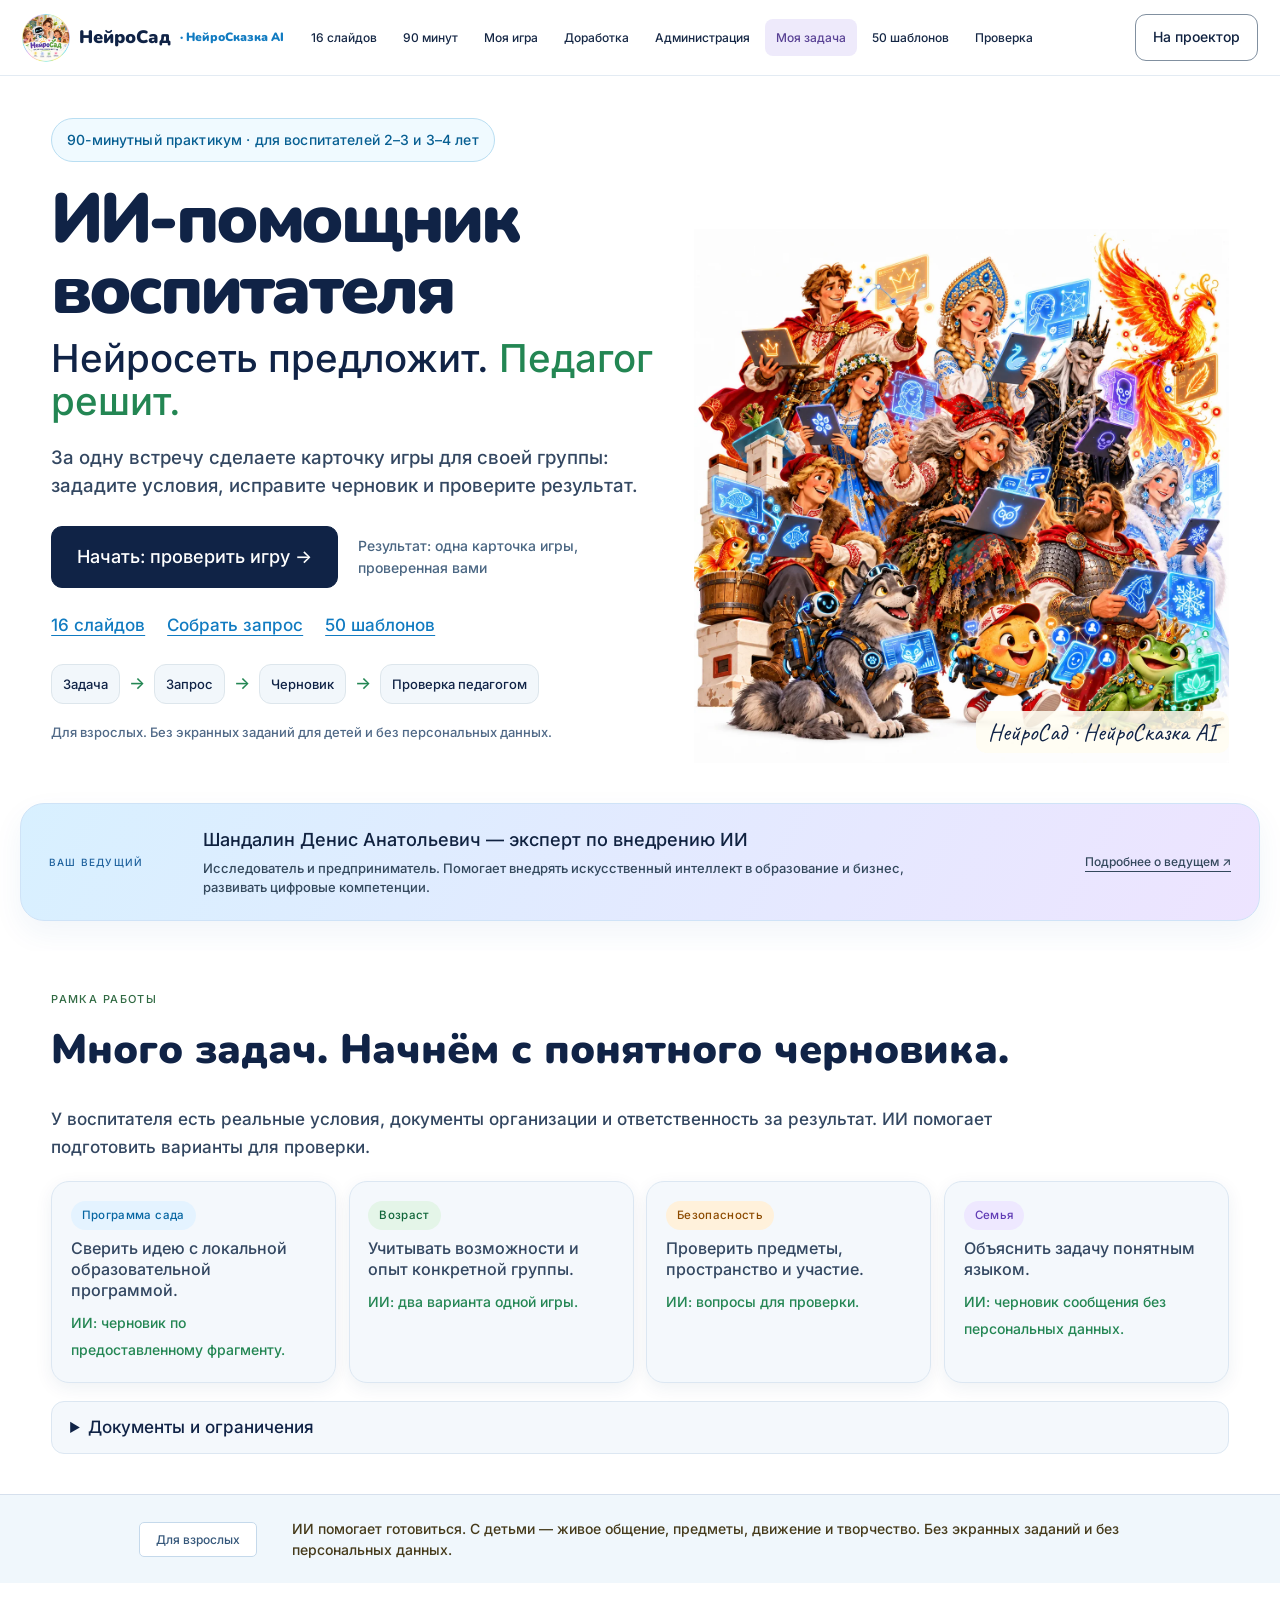
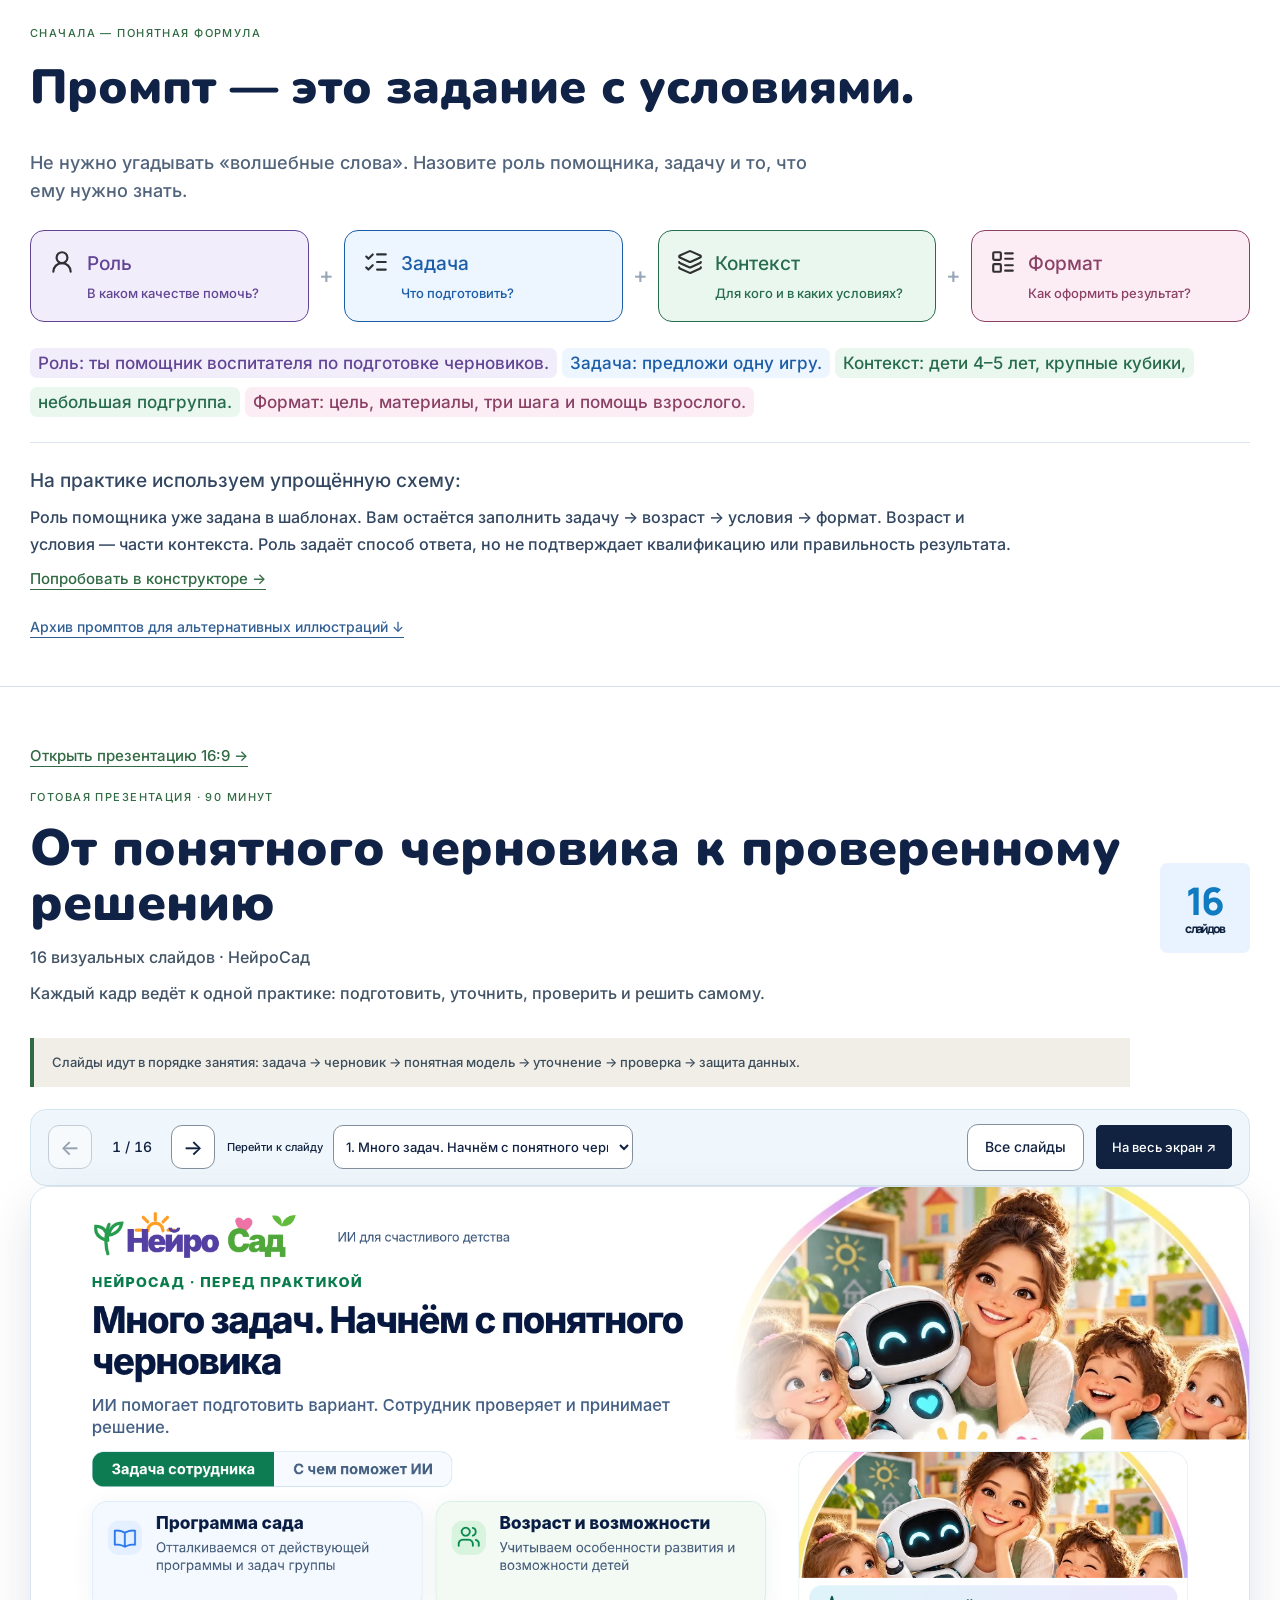
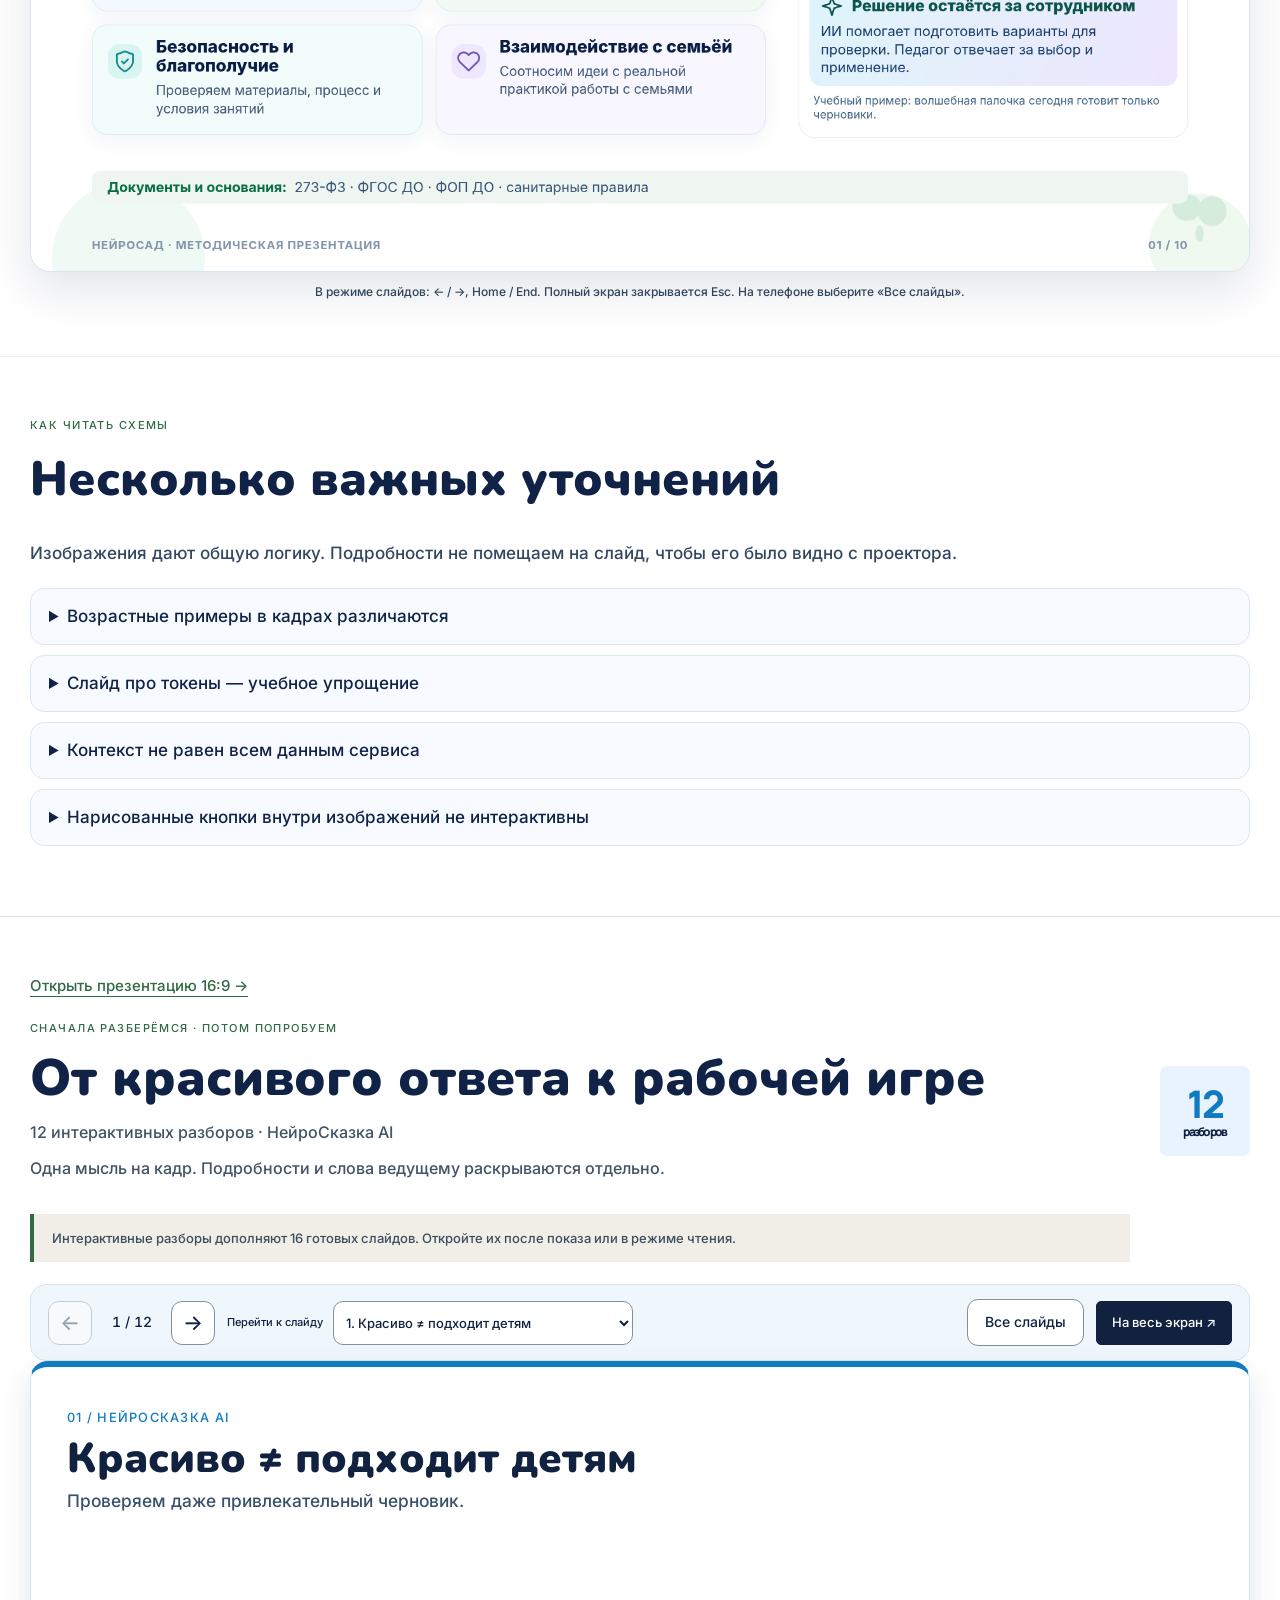
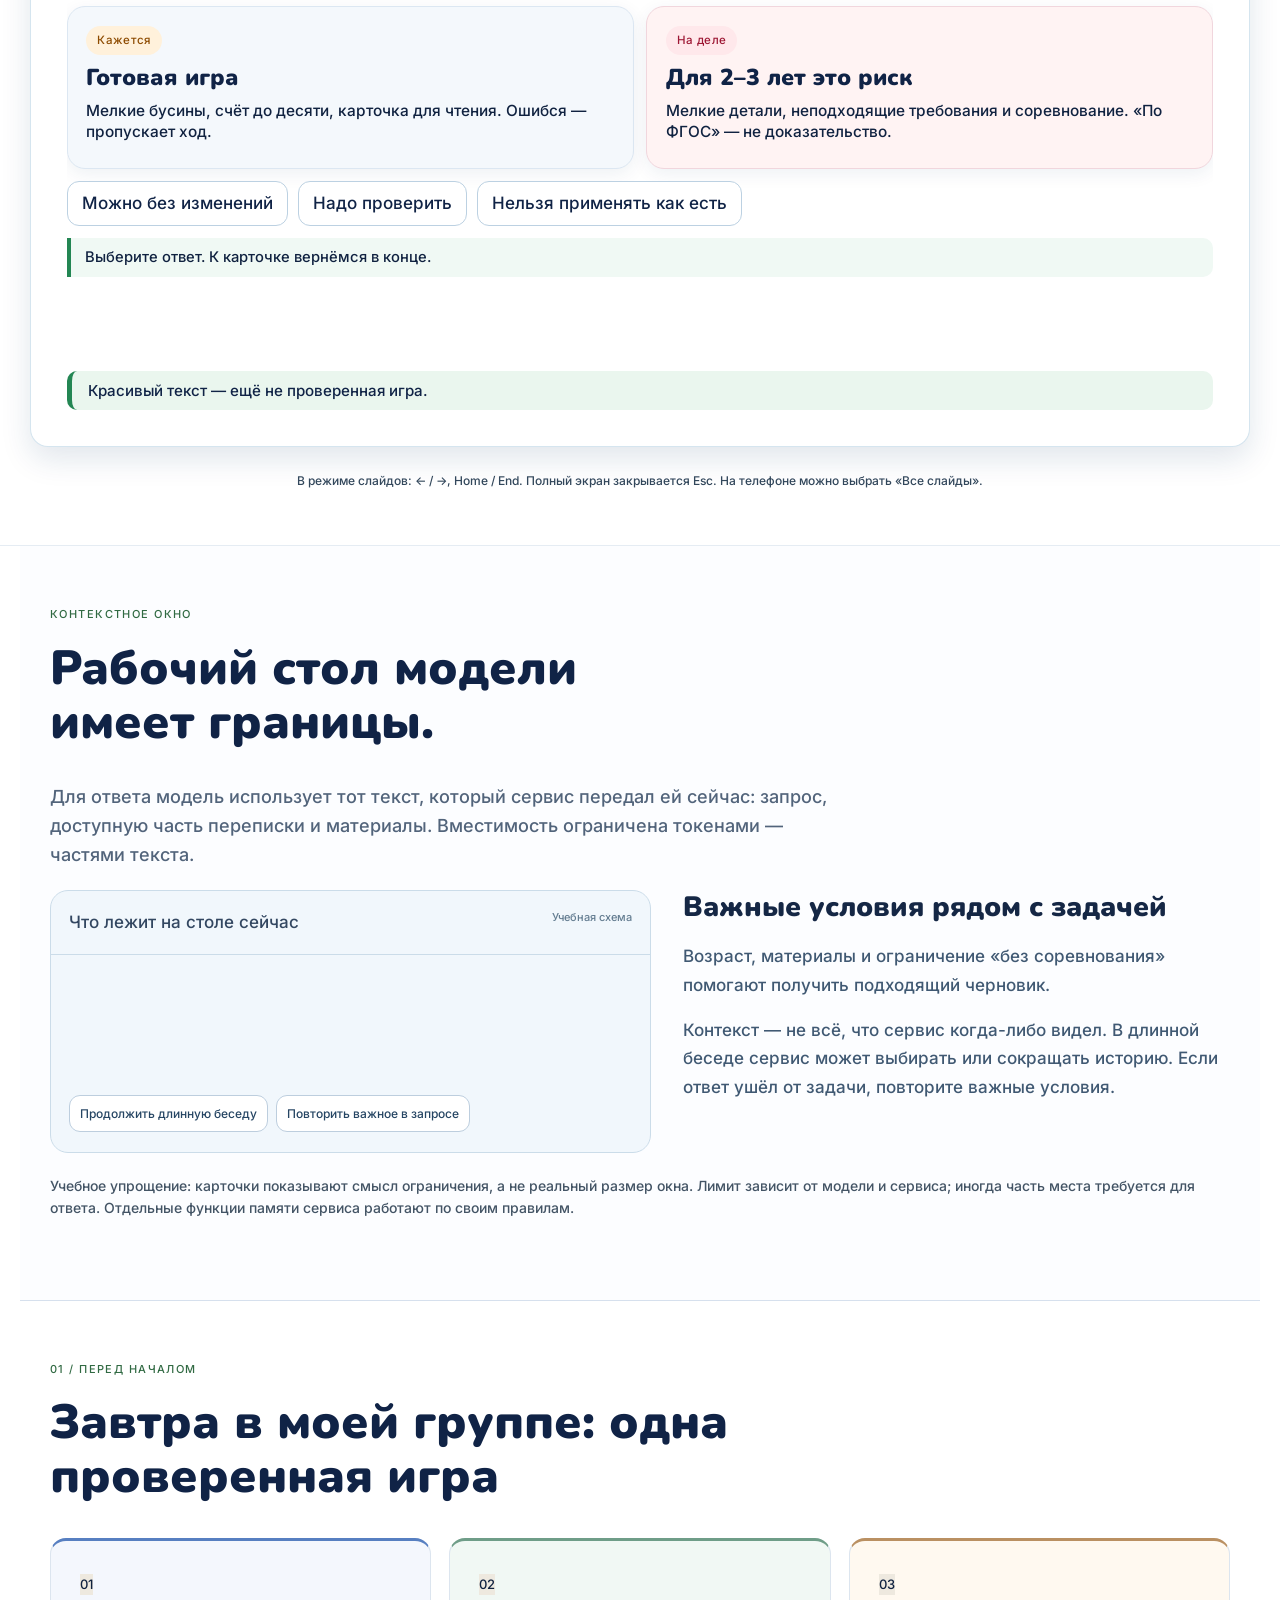
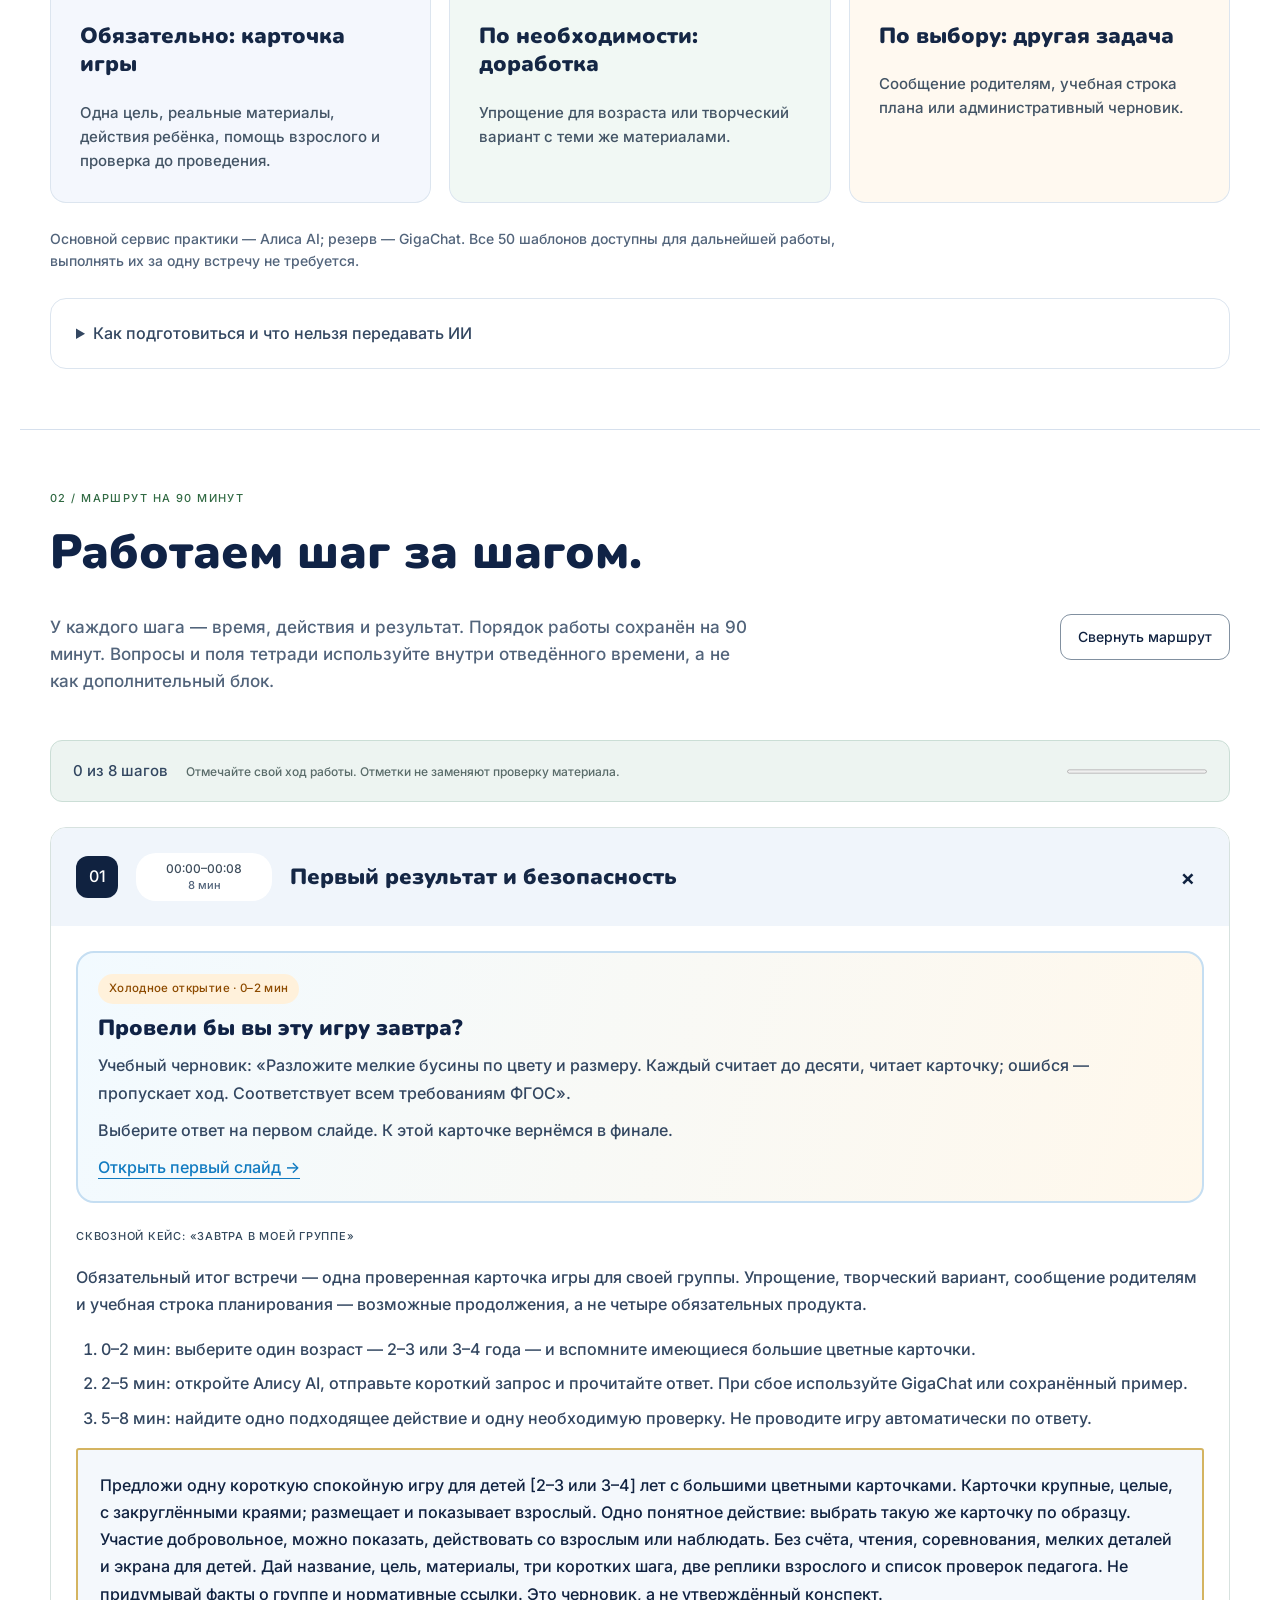
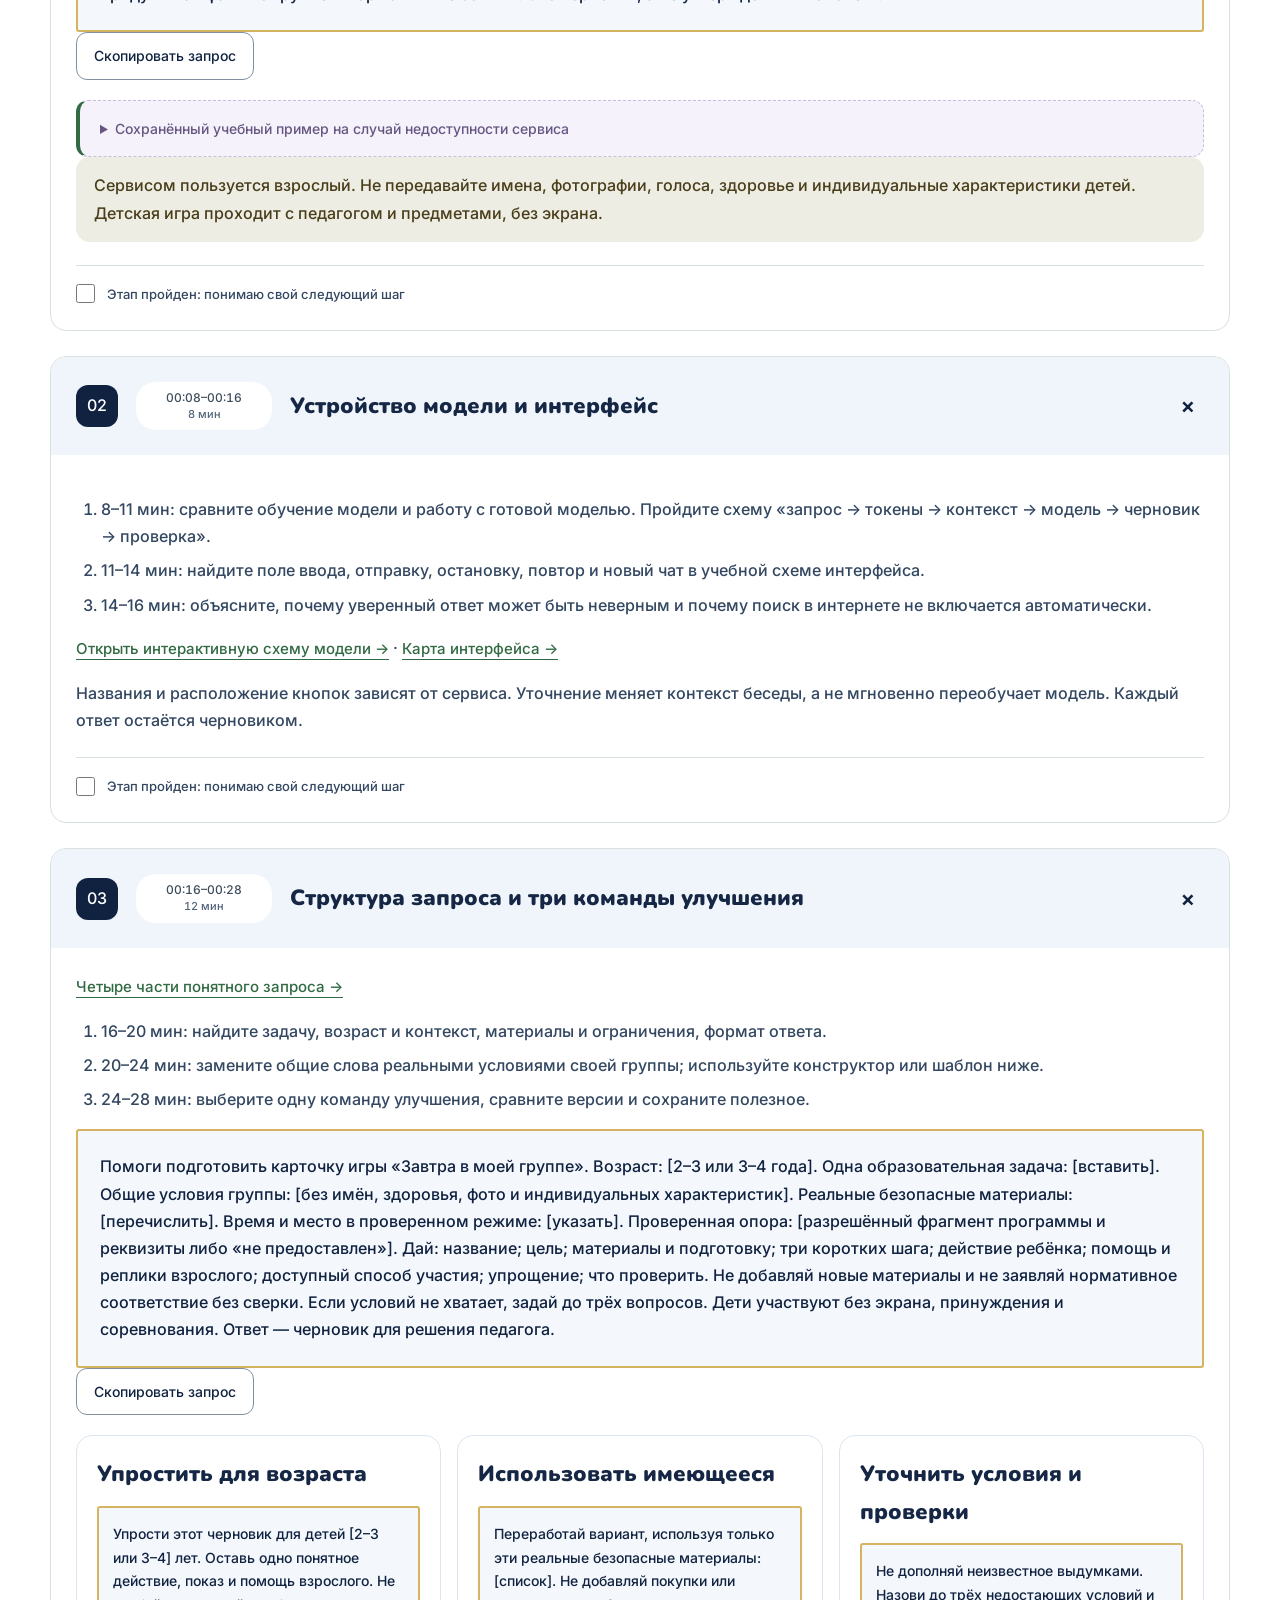
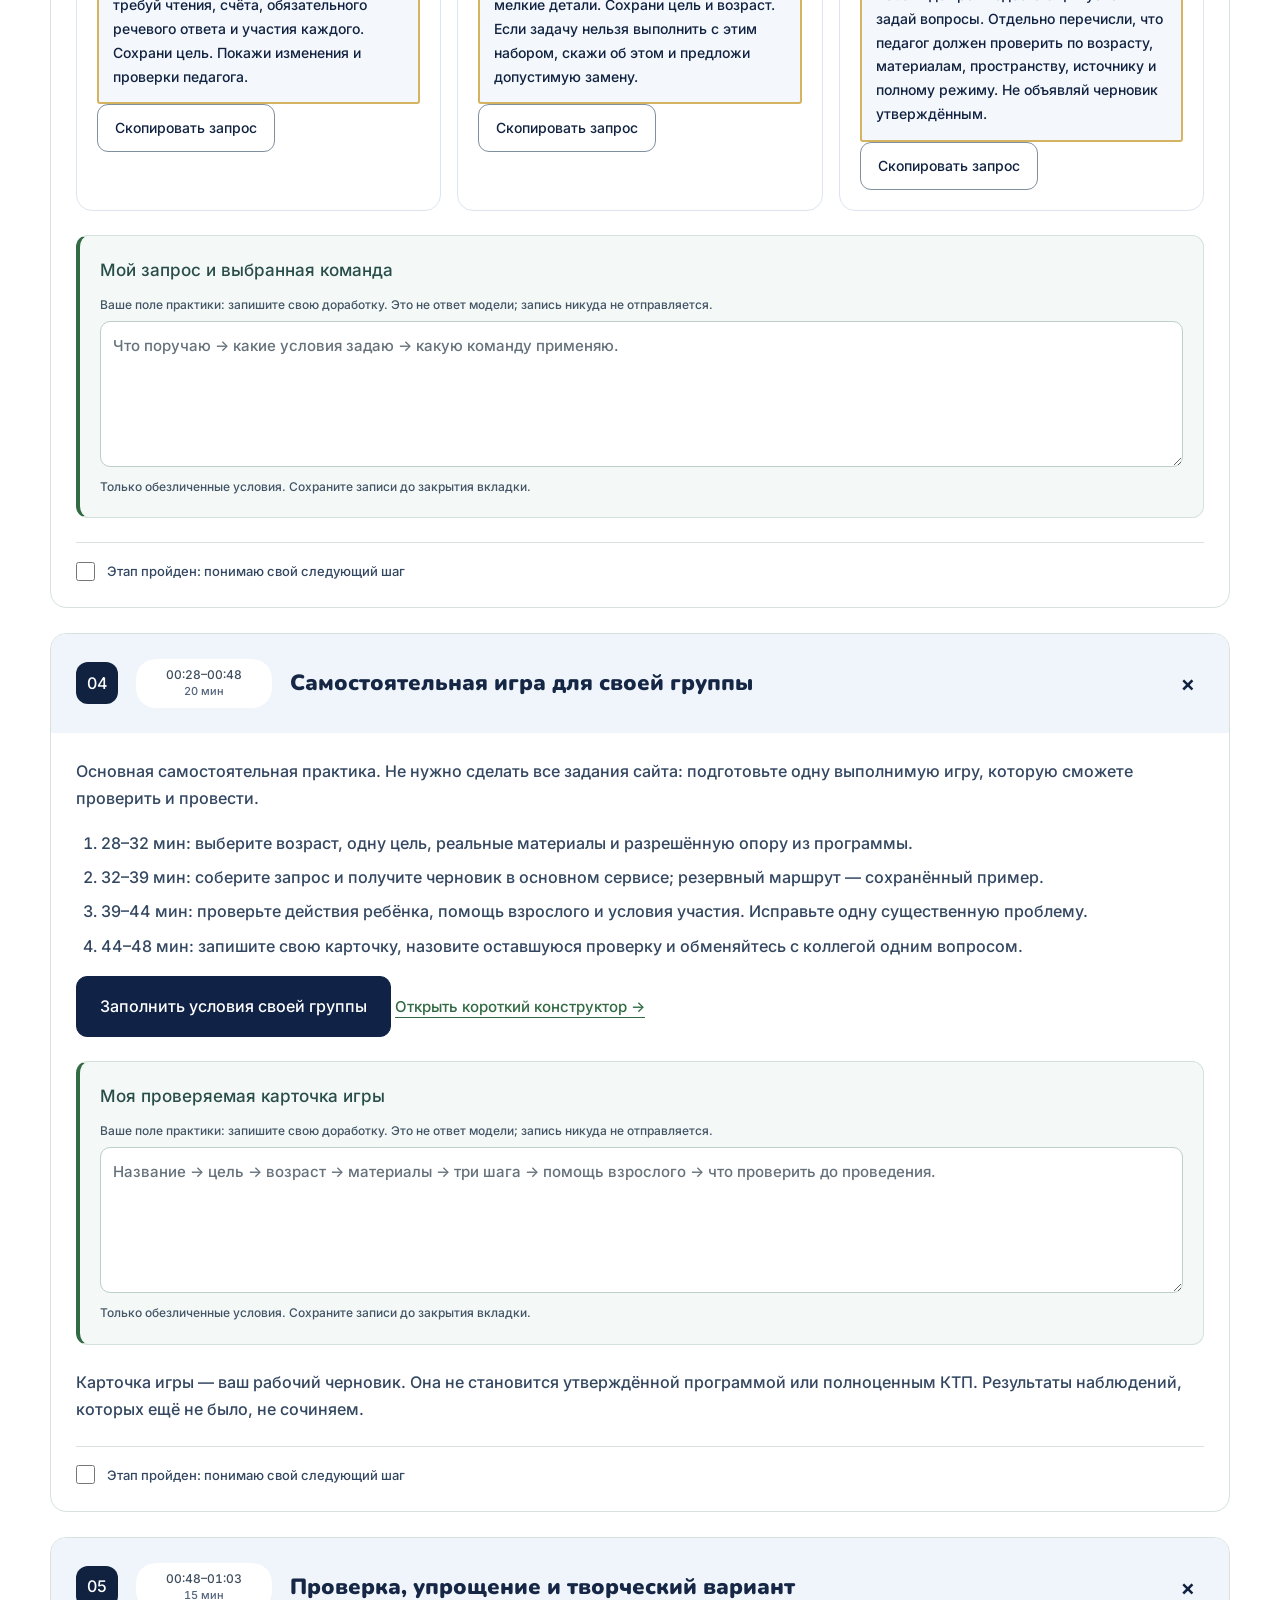
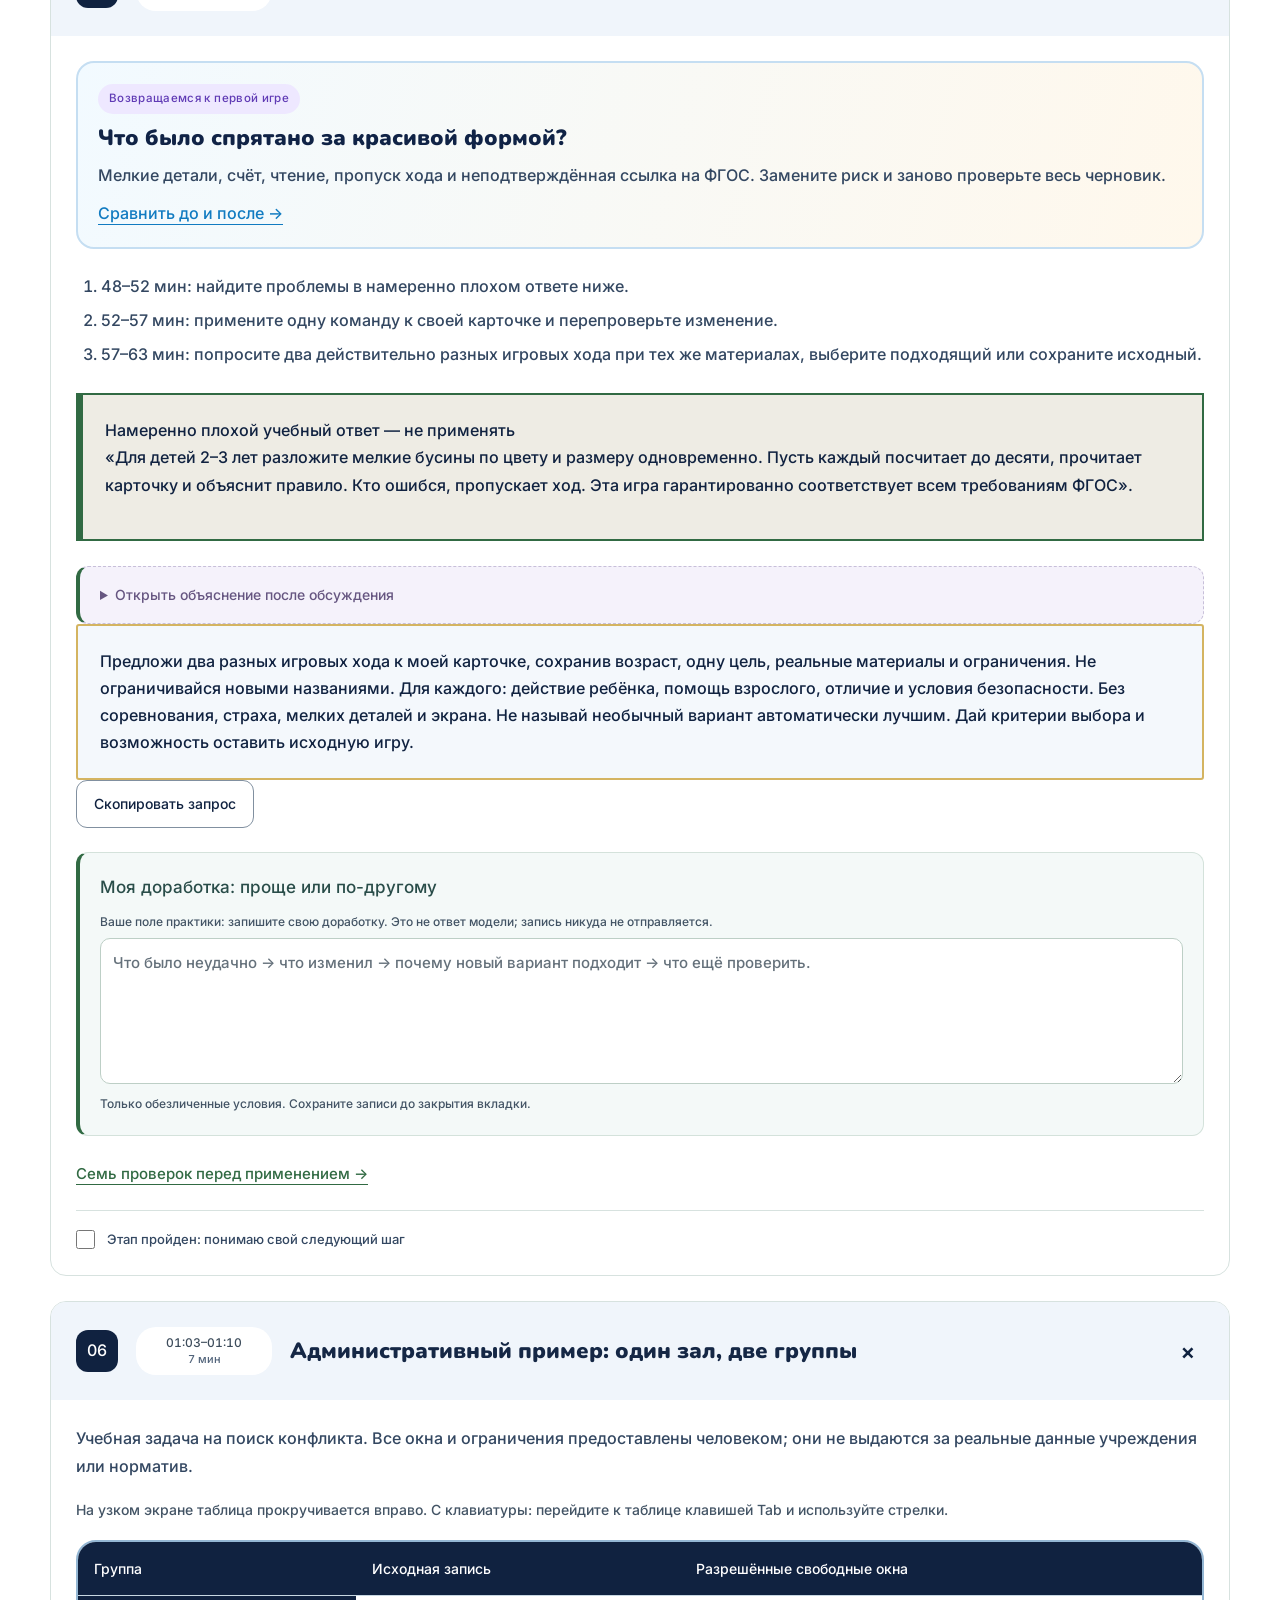
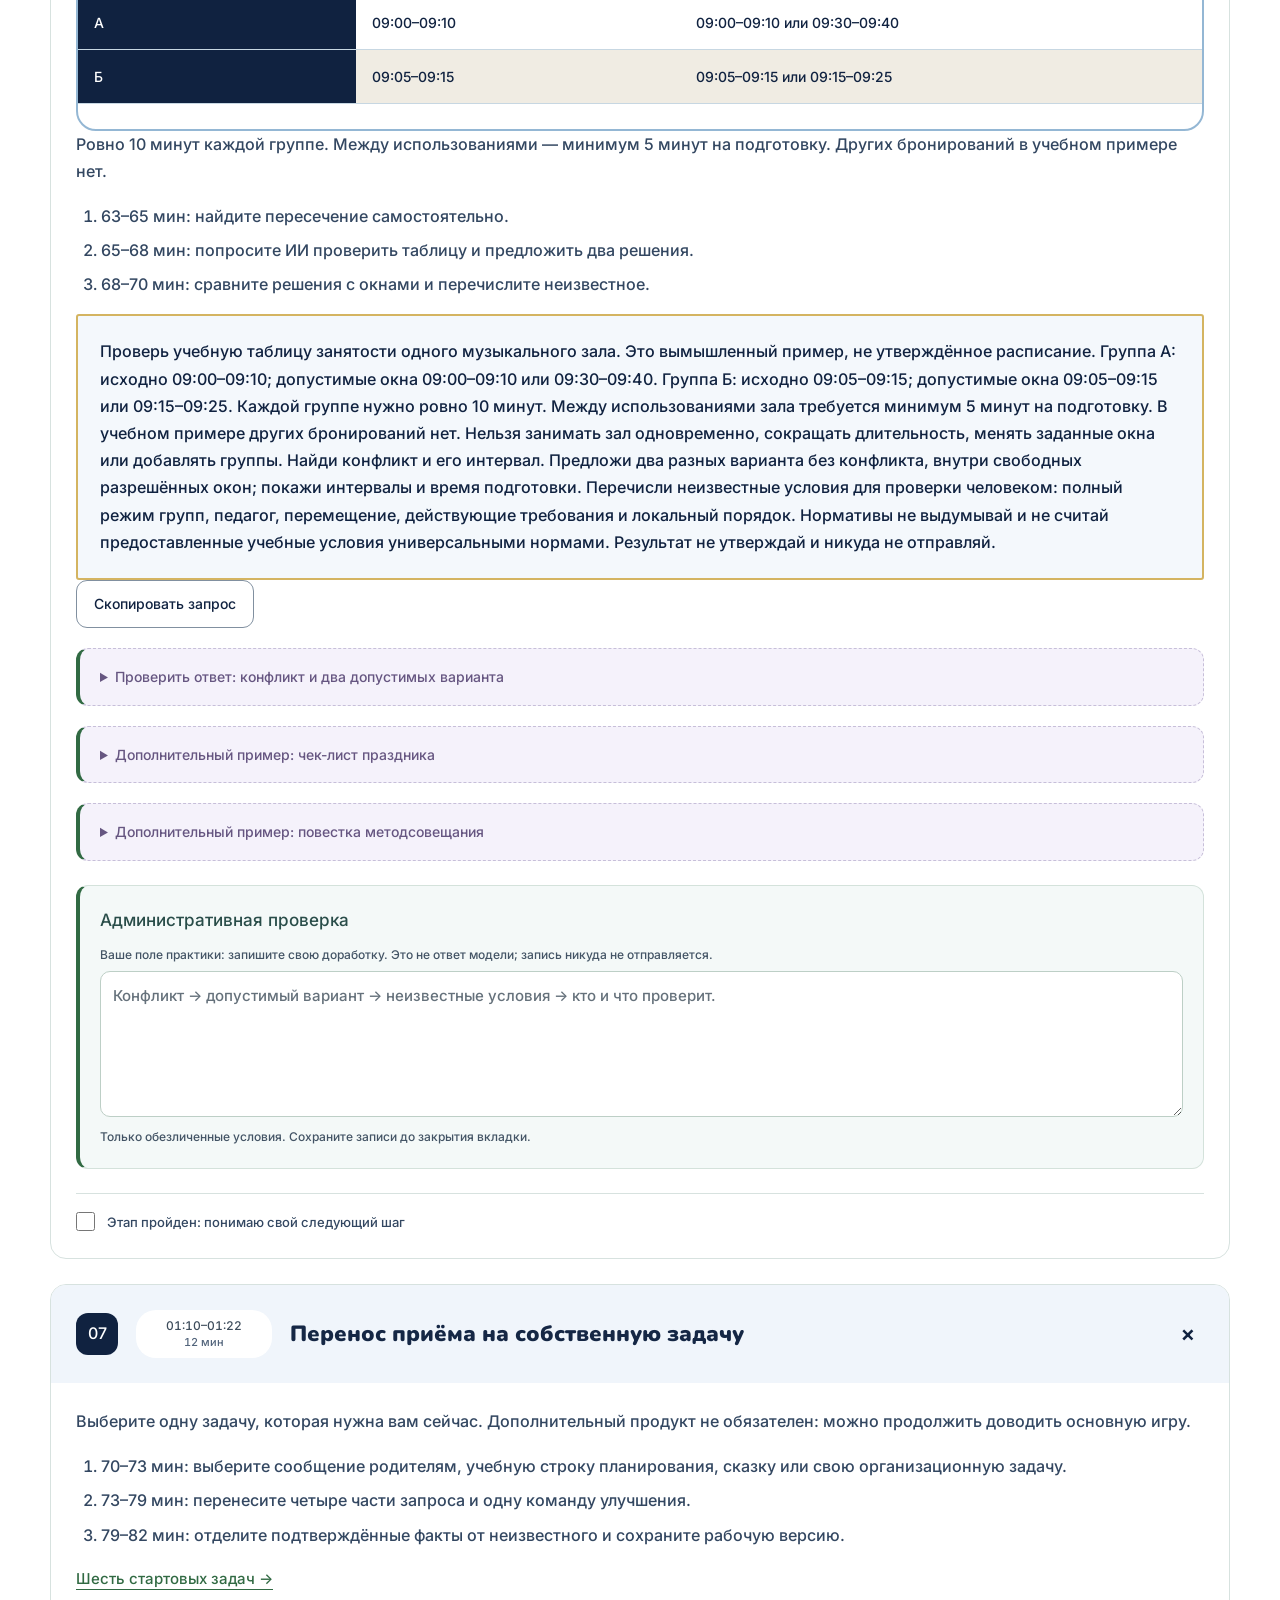
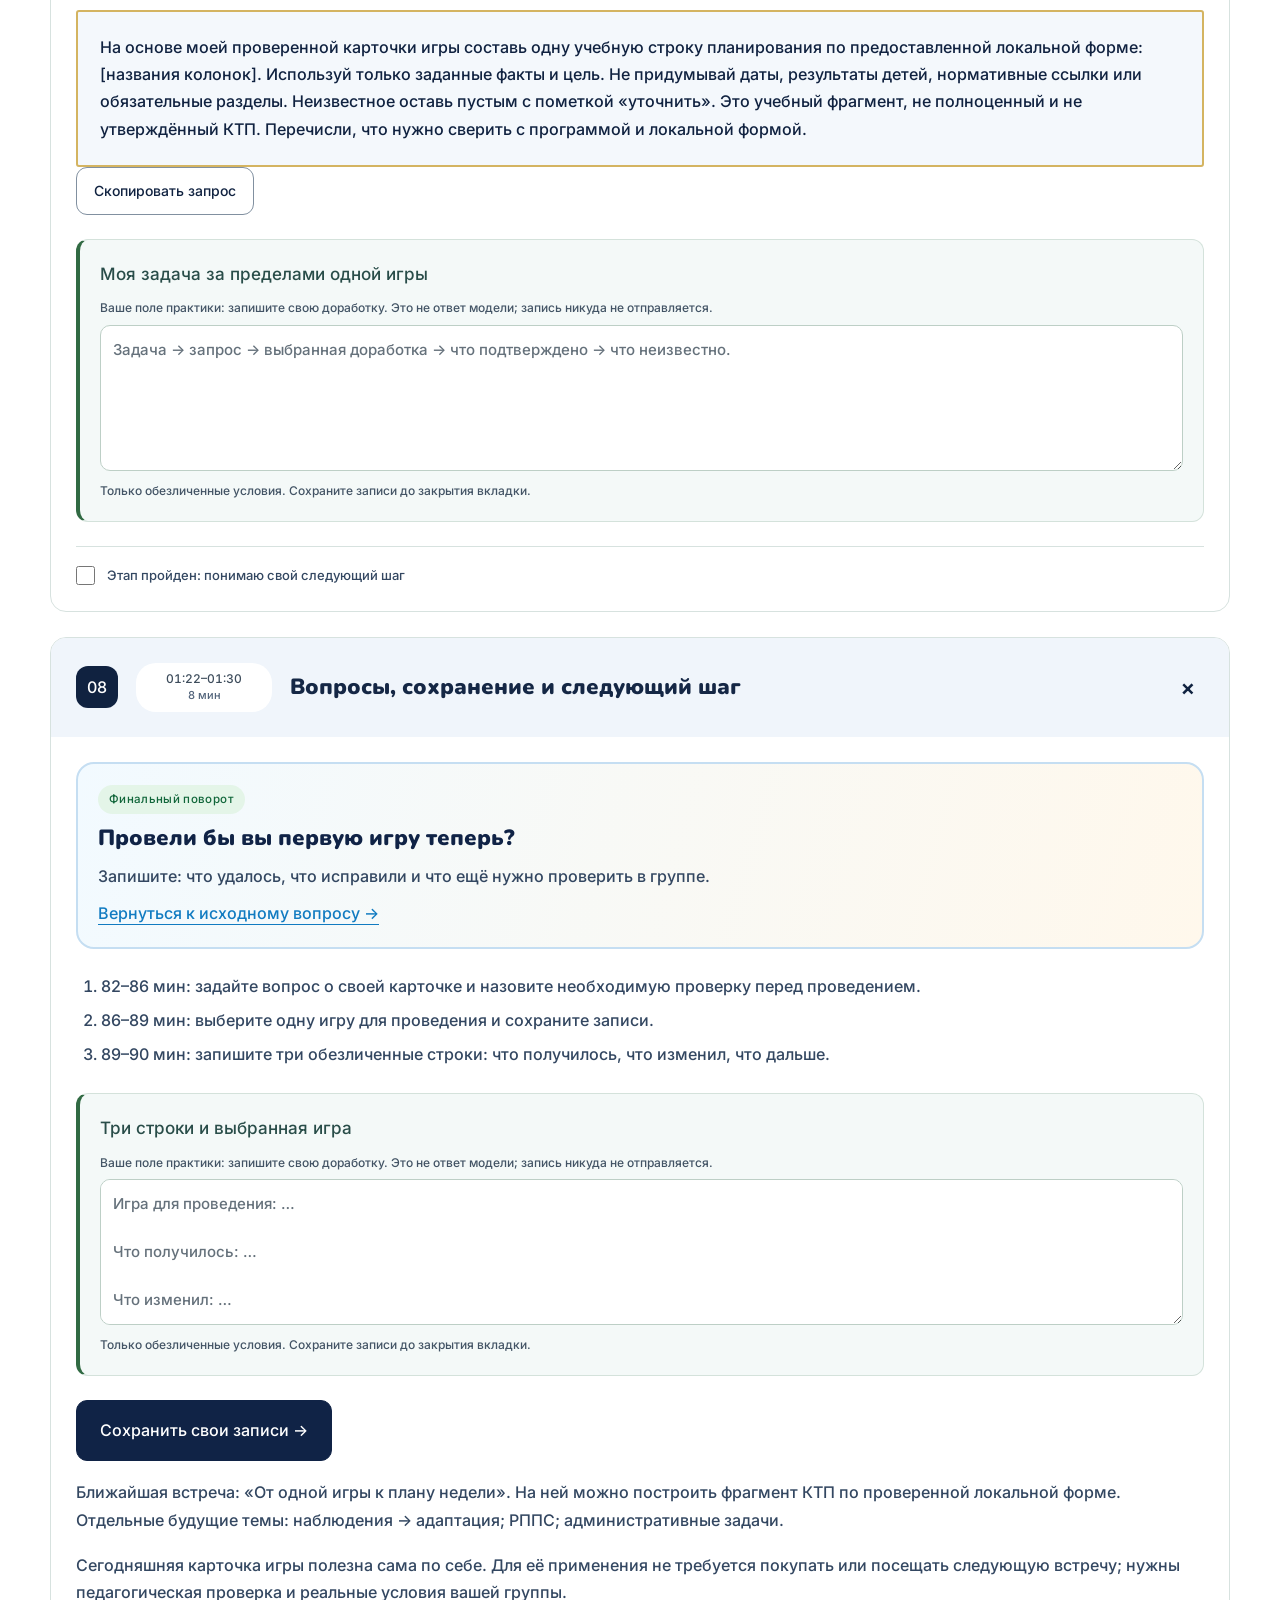
==== commit 522d7ba2: "feat: integrate generated NeiroSkazka slides Co-Authored-By: Codex <noreply@openai.com>" ====
--- a/neiroskazka.html
+++ b/neiroskazka.html
@@ -1,7 +1,7 @@
 <!doctype html>
 <!DOCTYPE html>
 
-<html lang="ru"><head><meta charset="utf-8"/><meta content="width=device-width,initial-scale=1" name="viewport"/><meta content="#1764bd" name="theme-color"/><meta content="90-минутный практикум для воспитателей: 12 слайдов, 8 этапов, 50 шаблонов и карточка игры." name="description"/><title>НейроСад · НейроСказка AI · ИИ-помощник воспитателя</title><link href="assets/favicon.svg" rel="icon" type="image/svg+xml"/><link href="styles.css" rel="stylesheet"/><link href="intro-slides.css" rel="stylesheet"/><link href="educator-lab.css" rel="stylesheet"/><link href="editorial.css" rel="stylesheet"/><script defer="" src="app.js"></script><script defer="" src="intro-slides.js"></script><script defer="" src="educator-lab.js"></script><script defer="" src="role-helper.js"></script><script defer="" src="architecture.js"></script><link href="neurosad.css" rel="stylesheet"/><link href="assets/neurosad/neurosad-logo.png" rel="icon" type="image/png"/><link href="chat-interface.css" rel="stylesheet"/><link href="workshop-v2.css" rel="stylesheet"/><link href="neiroskazka.css" rel="stylesheet"/></head><body><a class="skip" href="#main">К содержанию</a><header class="topbar"><a class="brand" href="#"><img alt="" class="brand-mark" height="48" src="assets/neurosad/neurosad-logo.png" width="48"/> НейроСад <small>· НейроСказка AI</small></a><nav aria-label="Основная навигация"><a href="#intro-slides">12 слайдов</a><a href="#route">90 минут</a><a href="#step-3">Моя игра</a><a href="#step-4">Доработка</a><a href="#step-5">Администрация</a><a href="#step-6">Моя задача</a><a href="#library">50 шаблонов</a><a href="#check">Проверка</a></nav><button aria-pressed="false" class="quiet" id="projector">На проектор</button></header><main id="main"><section class="hero tale-hero"><div class="tale-hero-copy"><span class="tale-kicker">90-минутный практикум · для воспитателей 2–3 и 3–4 лет</span><h1>ИИ-помощник воспитателя</h1><p class="tale-hero-statement">Нейросеть предложит. <em>Педагог решит.</em></p><p class="tale-hero-lead">За одну встречу сделаете карточку игры для своей группы: зададите условия, исправите черновик и проверите результат.</p><div class="tale-hero-cta"><a class="button" href="#step-0">Начать: проверить игру →</a><span>Результат: одна карточка игры, проверенная вами</span></div><nav aria-label="Материалы" class="tale-hero-links"><a href="#intro-slides">12 слайдов</a><a href="#builder">Собрать запрос</a><a href="#library">50 шаблонов</a></nav><div class="tale-path"><span>Задача</span><b>→</b><span>Запрос</span><b>→</b><span>Черновик</span><b>→</b><span>Проверка педагогом</span></div><p class="tale-hero-safety">Для взрослых. Без экранных заданий для детей и без персональных данных.</p></div><figure class="tale-hero-art"><img alt="Сказочные герои с планшетами и нейросетевыми схемами" height="950" src="assets/neiroskazka/master-reference.webp" width="950"/><figcaption>НейроСад · НейроСказка AI</figcaption></figure></section><section class="intro tale-host"><div class="intro-label">ВАШ ВЕДУЩИЙ</div><div><strong>Шандалин Денис Анатольевич — эксперт по внедрению ИИ</strong><p>Исследователь и предприниматель. Помогает внедрять искусственный интеллект в образование и бизнес, развивать цифровые компетенции.</p></div><a href="https://smit1980.github.io/vizitkaSD/" rel="noopener noreferrer" target="_blank">Подробнее о ведущем ↗</a></section><section class="section tale-requirements" id="requirements">
+<html lang="ru"><head><meta charset="utf-8"/><meta content="width=device-width,initial-scale=1" name="viewport"/><meta content="#1764bd" name="theme-color"/><meta content="90-минутный практикум для воспитателей: 16 слайдов, 8 этапов, 50 шаблонов и карточка игры." name="description"/><title>НейроСад · НейроСказка AI · ИИ-помощник воспитателя</title><link href="assets/favicon.svg" rel="icon" type="image/svg+xml"/><link href="styles.css" rel="stylesheet"/><link href="intro-slides.css" rel="stylesheet"/><link href="educator-lab.css" rel="stylesheet"/><link href="editorial.css" rel="stylesheet"/><script defer="" src="neiroskazka-app.js"></script><script defer="" src="neiroskazka-intro-slides.js"></script><script defer="" src="neiroskazka-educator-lab.js"></script><script defer="" src="role-helper.js"></script><script defer="" src="architecture.js"></script><link href="neiroskazka-base.css" rel="stylesheet"/><link href="assets/neiroskazka/neurosad-logo.png" rel="icon" type="image/png"/><link href="neiroskazka-chat-interface.css" rel="stylesheet"/><link href="neiroskazka-workshop-v2.css" rel="stylesheet"/><link href="neiroskazka.css" rel="stylesheet"/></head><body><a class="skip" href="#main">К содержанию</a><header class="topbar"><a class="brand" href="#"><img alt="" class="brand-mark" height="48" src="assets/neiroskazka/neurosad-logo.png" width="48"/> НейроСад <small>· НейроСказка AI</small></a><nav aria-label="Основная навигация"><a href="#neiroskazka-slides">16 слайдов</a><a href="#route">90 минут</a><a href="#step-3">Моя игра</a><a href="#step-4">Доработка</a><a href="#step-5">Администрация</a><a href="#step-6">Моя задача</a><a href="#library">50 шаблонов</a><a href="#check">Проверка</a></nav><button aria-pressed="false" class="quiet" id="projector">На проектор</button></header><main id="main"><section class="hero tale-hero"><div class="tale-hero-copy"><span class="tale-kicker">90-минутный практикум · для воспитателей 2–3 и 3–4 лет</span><h1>ИИ-помощник воспитателя</h1><p class="tale-hero-statement">Нейросеть предложит. <em>Педагог решит.</em></p><p class="tale-hero-lead">За одну встречу сделаете карточку игры для своей группы: зададите условия, исправите черновик и проверите результат.</p><div class="tale-hero-cta"><a class="button" href="#step-0">Начать: проверить игру →</a><span>Результат: одна карточка игры, проверенная вами</span></div><nav aria-label="Материалы" class="tale-hero-links"><a href="#neiroskazka-slides">16 слайдов</a><a href="#builder">Собрать запрос</a><a href="#library">50 шаблонов</a></nav><div class="tale-path"><span>Задача</span><b>→</b><span>Запрос</span><b>→</b><span>Черновик</span><b>→</b><span>Проверка педагогом</span></div><p class="tale-hero-safety">Для взрослых. Без экранных заданий для детей и без персональных данных.</p></div><figure class="tale-hero-art"><img alt="Сказочные герои с планшетами и нейросетевыми схемами" height="950" src="assets/neiroskazka/master-reference.webp" width="950"/><figcaption>НейроСад · НейроСказка AI</figcaption></figure></section><section class="intro tale-host"><div class="intro-label">ВАШ ВЕДУЩИЙ</div><div><strong>Шандалин Денис Анатольевич — эксперт по внедрению ИИ</strong><p>Исследователь и предприниматель. Помогает внедрять искусственный интеллект в образование и бизнес, развивать цифровые компетенции.</p></div><a href="https://smit1980.github.io/vizitkaSD/" rel="noopener noreferrer" target="_blank">Подробнее о ведущем ↗</a></section><section class="section tale-requirements" id="requirements">
 <div class="section-head"><span class="eyebrow">РАМКА РАБОТЫ</span><h2>Много задач. Начнём с понятного черновика.</h2><p>У воспитателя есть реальные условия, документы организации и ответственность за результат. ИИ помогает подготовить варианты для проверки.</p></div>
 <div class="tale-grid four">
 <div class="tale-card"><span class="tale-pill blue">Программа сада</span><p>Сверить идею с локальной образовательной программой.</p><b>ИИ: черновик по предоставленному фрагменту.</b></div>
@@ -10,9 +10,18 @@
 <div class="tale-card"><span class="tale-pill violet">Семья</span><p>Объяснить задачу понятным языком.</p><b>ИИ: черновик сообщения без персональных данных.</b></div>
 </div>
 <details><summary>Документы и ограничения</summary><p>Ориентиры: 273-ФЗ, ФГОС ДО, ФОП ДО, применимые санитарные правила и программа организации. Перед практическим применением сверяйте действующие редакции и локальные документы. Тексты ИИ не подтверждают соответствие нормам.</p><p><a href="https://publication.pravo.gov.ru/Document/View/0001201212300007" rel="noopener noreferrer" target="_blank">273-ФЗ</a> · <a href="https://docs.edu.gov.ru/document/7dcd2fd1d14f608ec97e9ef6699f99ae/" rel="noopener noreferrer" target="_blank">ФГОС ДО</a> · <a href="https://docs.edu.gov.ru/document/0e6ad380fc69dd72b6065672830540ac/" rel="noopener noreferrer" target="_blank">ФОП ДО</a> · <a href="https://zpp.rospotrebnadzor.ru/news/federal/576783" rel="noopener noreferrer" target="_blank">Новые СП: разъяснение Роспотребнадзора</a></p><p><a href="#sources">Открыть источники и оговорки →</a></p></details>
-</section><div class="safety-strip"><span>Для взрослых</span><p>ИИ помогает готовиться. С детьми — живое общение, предметы, движение и творчество. Без экранных заданий и без персональных данных.</p></div><section class="section formula-section" id="prompt-formula"><div class="section-head"><span class="eyebrow">СНАЧАЛА — ПОНЯТНАЯ ФОРМУЛА</span><h2>Промпт — это задание с условиями.</h2><p class="section-lead">Не нужно угадывать «волшебные слова». Назовите роль помощника, задачу и то, что ему нужно знать.</p></div><div class="formula-ribbon"><div class="formula-part part-role"><img alt="" src="assets/icons/lucide/user-round.svg"/><b>Роль</b><span>В каком качестве помочь?</span></div><span aria-hidden="true" class="formula-plus">+</span><div class="formula-part part-task"><img alt="" src="assets/icons/lucide/list-checks.svg"/><b>Задача</b><span>Что подготовить?</span></div><span aria-hidden="true" class="formula-plus">+</span><div class="formula-part part-context"><img alt="" src="assets/icons/lucide/layers.svg"/><b>Контекст</b><span>Для кого и в каких условиях?</span></div><span aria-hidden="true" class="formula-plus">+</span><div class="formula-part part-format"><img alt="" src="assets/icons/lucide/layout-list.svg"/><b>Формат</b><span>Как оформить результат?</span></div></div><p class="formula-example"><span class="part-role"><strong>Роль:</strong> ты помощник воспитателя по подготовке черновиков.</span> <span class="part-task"><strong>Задача:</strong> предложи одну игру.</span> <span class="part-context"><strong>Контекст:</strong> дети 4–5 лет, крупные кубики, небольшая подгруппа.</span> <span class="part-format"><strong>Формат:</strong> цель, материалы, три шага и помощь взрослого.</span></p><div class="formula-bridge"><b>На практике используем упрощённую схему:</b><p>Роль помощника уже задана в шаблонах. Вам остаётся заполнить <strong>задачу → возраст → условия → формат</strong>. Возраст и условия — части контекста. Роль задаёт способ ответа, но не подтверждает квалификацию или правильность результата.</p><a class="text-link" href="#builder">Попробовать в конструкторе →</a></div><a class="prompt-pack-link" download="" href="docs/neiroskazka-slide-prompts.md">Промпты для 12 иллюстраций слайдов ↓</a></section><section aria-label="12 слайдов практикума НейроСад" class="section intro-deck" id="intro-slides">
-<p><a class="text-link" href="neiroskazka-presentation.html">Открыть презентацию 16:9 →</a></p><div class="intro-deck-heading"><div><span class="eyebrow">СНАЧАЛА РАЗБЕРЁМСЯ · ПОТОМ ПОПРОБУЕМ</span><h2>От красивого ответа к рабочей игре</h2><p class="neurosad-deck-subtitle">12 визуальных опор · НейроСказка AI</p><p>Одна мысль на кадр. Подробности и слова ведущему раскрываются отдельно.</p></div><span class="intro-deck-stamp">12<br/><small>слайдов</small></span></div>
-<p class="intro-timing">Вводные слайды входят в 90 минут занятия. Подробности доступны в режиме чтения.</p>
+</section><div class="safety-strip"><span>Для взрослых</span><p>ИИ помогает готовиться. С детьми — живое общение, предметы, движение и творчество. Без экранных заданий и без персональных данных.</p></div><section class="section formula-section" id="prompt-formula"><div class="section-head"><span class="eyebrow">СНАЧАЛА — ПОНЯТНАЯ ФОРМУЛА</span><h2>Промпт — это задание с условиями.</h2><p class="section-lead">Не нужно угадывать «волшебные слова». Назовите роль помощника, задачу и то, что ему нужно знать.</p></div><div class="formula-ribbon"><div class="formula-part part-role"><img alt="" src="assets/neiroskazka/icons/lucide/user-round.svg"/><b>Роль</b><span>В каком качестве помочь?</span></div><span aria-hidden="true" class="formula-plus">+</span><div class="formula-part part-task"><img alt="" src="assets/neiroskazka/icons/lucide/list-checks.svg"/><b>Задача</b><span>Что подготовить?</span></div><span aria-hidden="true" class="formula-plus">+</span><div class="formula-part part-context"><img alt="" src="assets/neiroskazka/icons/lucide/layers.svg"/><b>Контекст</b><span>Для кого и в каких условиях?</span></div><span aria-hidden="true" class="formula-plus">+</span><div class="formula-part part-format"><img alt="" src="assets/neiroskazka/icons/lucide/layout-list.svg"/><b>Формат</b><span>Как оформить результат?</span></div></div><p class="formula-example"><span class="part-role"><strong>Роль:</strong> ты помощник воспитателя по подготовке черновиков.</span> <span class="part-task"><strong>Задача:</strong> предложи одну игру.</span> <span class="part-context"><strong>Контекст:</strong> дети 4–5 лет, крупные кубики, небольшая подгруппа.</span> <span class="part-format"><strong>Формат:</strong> цель, материалы, три шага и помощь взрослого.</span></p><div class="formula-bridge"><b>На практике используем упрощённую схему:</b><p>Роль помощника уже задана в шаблонах. Вам остаётся заполнить <strong>задачу → возраст → условия → формат</strong>. Возраст и условия — части контекста. Роль задаёт способ ответа, но не подтверждает квалификацию или правильность результата.</p><a class="text-link" href="#builder">Попробовать в конструкторе →</a></div><a class="prompt-pack-link" download="" href="docs/neiroskazka-slide-prompts.md">Архив промптов для альтернативных иллюстраций ↓</a></section><section aria-label="16 готовых слайдов НейроСад" class="section intro-deck tale-image-deck" id="neiroskazka-slides">
+<p><a class="text-link" href="neiroskazka-presentation.html">Открыть презентацию 16:9 →</a></p>
+<div class="intro-deck-heading"><div><span class="eyebrow">ГОТОВАЯ ПРЕЗЕНТАЦИЯ · 90 МИНУТ</span><h2>От понятного черновика к проверенному решению</h2><p class="neurosad-deck-subtitle">16 визуальных слайдов · НейроСад</p><p>Каждый кадр ведёт к одной практике: подготовить, уточнить, проверить и решить самому.</p></div><span class="intro-deck-stamp">16<br/><small>слайдов</small></span></div>
+<p class="intro-timing">Слайды идут в порядке занятия: задача → черновик → понятная модель → уточнение → проверка → защита данных.</p>
+<div class="intro-toolbar"><div class="intro-pager"><button aria-label="Предыдущий слайд" class="quiet" id="tale-image-prev" type="button">←</button><span aria-live="polite" id="tale-image-count">1 / 16</span><button aria-label="Следующий слайд" class="quiet" id="tale-image-next" type="button">→</button></div><label class="intro-select-label">Перейти к слайду<select aria-label="Выбрать слайд" id="tale-image-select"></select></label><button aria-pressed="false" class="quiet" id="tale-image-read" type="button">Все слайды</button><button aria-pressed="false" class="button" id="tale-image-screen" type="button">На весь экран ↗</button></div>
+<div class="tale-image-slides">
+<article class="tale-image-slide" data-title="Много задач. Начнём с понятного черновика" id="neiroskazka-slide-1" tabindex="-1"><figure><img alt="Четыре рабочие темы воспитателя и помощь ИИ в подготовке черновика" decoding="async" loading="eager" fetchpriority="high" src="assets/neiroskazka/slides/01-many-tasks.png"/><figcaption>Много задач. Начнём с понятного черновика</figcaption></figure></article><article class="tale-image-slide" data-title="Одна задача за 90 минут" id="neiroskazka-slide-2" tabindex="-1"><figure><img alt="Результат практикума: одна проверенная карточка игры" decoding="async" loading="lazy" src="assets/neiroskazka/slides/02-one-task-90-minutes.png"/><figcaption>Одна задача за 90 минут</figcaption></figure></article><article class="tale-image-slide" data-title="Чат и модель: кто что делает?" id="neiroskazka-slide-3" tabindex="-1"><figure><img alt="Схема: чат принимает задачу, модель готовит черновик" decoding="async" loading="lazy" src="assets/neiroskazka/slides/03-chat-and-model.png"/><figcaption>Чат и модель: кто что делает?</figcaption></figure></article><article class="tale-image-slide" data-title="Учиться ремеслу заранее — выполнять сегодняшний заказ" id="neiroskazka-slide-4" tabindex="-1"><figure><img alt="Сравнение обучения модели и текущей беседы" decoding="async" loading="lazy" src="assets/neiroskazka/slides/04-learning-and-todays-order.png"/><figcaption>Учиться ремеслу заранее — выполнять сегодняшний заказ</figcaption></figure></article><article class="tale-image-slide" data-title="Как запрос проходит через языковую модель" id="neiroskazka-slide-5" tabindex="-1"><figure><img alt="Путь от запроса через контекст и модель к проверке педагогом" decoding="async" loading="lazy" src="assets/neiroskazka/slides/05-request-flow.png"/><figcaption>Как запрос проходит через языковую модель</figcaption></figure></article><article class="tale-image-slide" data-title="Токены: текст становится последовательностью" id="neiroskazka-slide-6" tabindex="-1"><figure><img alt="Упрощённая схема частей текста и появления следующего фрагмента" decoding="async" loading="lazy" src="assets/neiroskazka/slides/06-tokens.png"/><figcaption>Токены: текст становится последовательностью</figcaption></figure></article><article class="tale-image-slide" data-title="Ответ создаётся по частям" id="neiroskazka-slide-7" tabindex="-1"><figure><img alt="Модель последовательно создаёт фрагменты ответа" decoding="async" loading="lazy" src="assets/neiroskazka/slides/07-answer-built-in-parts.png"/><figcaption>Ответ создаётся по частям</figcaption></figure></article><article class="tale-image-slide" data-title="Окно чата: компьютер и телефон" id="neiroskazka-slide-8" tabindex="-1"><figure><img alt="Учебная схема чата на компьютере и телефоне" decoding="async" loading="lazy" src="assets/neiroskazka/slides/08-chat-window.png"/><figcaption>Окно чата: компьютер и телефон</figcaption></figure></article><article class="tale-image-slide" data-title="Контекст — карточки на рабочем столе" id="neiroskazka-slide-9" tabindex="-1"><figure><img alt="Условия текущей задачи как карточки доступного контекста" decoding="async" loading="lazy" src="assets/neiroskazka/slides/09-context-workspace.png"/><figcaption>Контекст — карточки на рабочем столе</figcaption></figure></article><article class="tale-image-slide" data-title="Контекст меняет черновик" id="neiroskazka-slide-10" tabindex="-1"><figure><img alt="Добавленное условие меняет подготовленный черновик" decoding="async" loading="lazy" src="assets/neiroskazka/slides/10-context-example.png"/><figcaption>Контекст меняет черновик</figcaption></figure></article><article class="tale-image-slide" data-title="Промпт — понятное задание" id="neiroskazka-slide-11" tabindex="-1"><figure><img alt="Полная и упрощённая формулы запроса" decoding="async" loading="lazy" src="assets/neiroskazka/slides/11-prompt-clear-task.png"/><figcaption>Промпт — понятное задание</figcaption></figure></article><article class="tale-image-slide" data-title="Соберите запрос из четырёх опор" id="neiroskazka-slide-12" tabindex="-1"><figure><img alt="Четыре опоры: задача, возраст, условия и формат" decoding="async" loading="lazy" src="assets/neiroskazka/slides/12-build-request.png"/><figcaption>Соберите запрос из четырёх опор</figcaption></figure></article><article class="tale-image-slide" data-title="Уточнение делает запрос проверяемым" id="neiroskazka-slide-13" tabindex="-1"><figure><img alt="Сравнение общего и конкретного запроса" decoding="async" loading="lazy" src="assets/neiroskazka/slides/13-specificity.png"/><figcaption>Уточнение делает запрос проверяемым</figcaption></figure></article><article class="tale-image-slide" data-title="Красивый ответ тоже проверяем" id="neiroskazka-slide-14" tabindex="-1"><figure><img alt="Пример учебной ошибки и проверенного подхода" decoding="async" loading="lazy" src="assets/neiroskazka/slides/14-check-beautiful-answer.png"/><figcaption>Красивый ответ тоже проверяем</figcaption></figure></article><article class="tale-image-slide" data-title="Исправляем риск в черновике" id="neiroskazka-slide-15" tabindex="-1"><figure><img alt="Шаги исправления понятной ошибки в черновике" decoding="async" loading="lazy" src="assets/neiroskazka/slides/15-fix-a-problem.png"/><figcaption>Исправляем риск в черновике</figcaption></figure></article><article class="tale-image-slide" data-title="Без данных детей и семей" id="neiroskazka-slide-16" tabindex="-1"><figure><img alt="Памятка: не передавать персональные данные детей и семей" decoding="async" loading="lazy" src="assets/neiroskazka/slides/16-no-child-data.png"/><figcaption>Без данных детей и семей</figcaption></figure></article></div>
+<p class="intro-keyboard-hint">В режиме слайдов: ← / →, Home / End. Полный экран закрывается Esc. На телефоне выберите «Все слайды».</p>
+</section>
+<section class="section tale-slide-notes" id="tale-slide-notes"><div class="section-head"><span class="eyebrow">КАК ЧИТАТЬ СХЕМЫ</span><h2>Несколько важных уточнений</h2><p>Изображения дают общую логику. Подробности не помещаем на слайд, чтобы его было видно с проектора.</p></div><details><summary>Возрастные примеры в кадрах различаются</summary><p>На слайдах встречаются примеры для разных групп: это иллюстрации, а не один сценарий. В реальном запросе всегда указывайте точный возраст и реальные условия своей группы.</p></details><details><summary>Слайд про токены — учебное упрощение</summary><p>Токен может быть словом, частью слова или знаком. Модель обычно строит ответ последовательно: выбирает следующий фрагмент по запросу и доступному контексту.</p></details><details><summary>Контекст не равен всем данным сервиса</summary><p>Прошлая переписка, память, файлы и поиск не добавляются автоматически во всех сервисах. Их доступность зависит от выбранного инструмента и его настроек.</p></details><details><summary>Нарисованные кнопки внутри изображений не интерактивны</summary><p>Для показа используйте настоящую панель над слайдом. Подробные интерактивные разборы и практические упражнения находятся ниже на этой странице.</p></details></section><section aria-label="12 интерактивных разборов к слайдам НейроСад" class="section intro-deck" id="intro-slides">
+<p><a class="text-link" href="neiroskazka-presentation.html">Открыть презентацию 16:9 →</a></p><div class="intro-deck-heading"><div><span class="eyebrow">СНАЧАЛА РАЗБЕРЁМСЯ · ПОТОМ ПОПРОБУЕМ</span><h2>От красивого ответа к рабочей игре</h2><p class="neurosad-deck-subtitle">12 интерактивных разборов · НейроСказка AI</p><p>Одна мысль на кадр. Подробности и слова ведущему раскрываются отдельно.</p></div><span class="intro-deck-stamp">12<br/><small>разборов</small></span></div>
+<p class="intro-timing">Интерактивные разборы дополняют 16 готовых слайдов. Откройте их после показа или в режиме чтения.</p>
 <div class="intro-toolbar"><div class="intro-pager"><button aria-label="Предыдущий вводный слайд" class="quiet" id="intro-prev" type="button">←</button><span aria-live="polite" id="intro-count">1 / 12</span><button aria-label="Следующий вводный слайд" class="quiet" id="intro-next" type="button">→</button></div><label class="intro-select-label">Перейти к слайду<select aria-label="Выбрать вводный слайд" id="intro-select"></select></label><button aria-pressed="false" class="quiet" id="intro-read" type="button">Все слайды</button><button aria-pressed="false" class="button" id="intro-screen" type="button">На весь экран ↗</button></div>
 <div class="intro-slides"><article class="intro-slide neurosad-slide tale-slide" data-time-window="Этап 0 · 00:00–00:08" data-title="Красиво ≠ подходит детям" id="intro-1" tabindex="-1"><header><span class="intro-slide-tag">01 / НЕЙРОСКАЗКА AI</span><h3>Красиво ≠ подходит детям</h3><p class="intro-slide-lead">Проверяем даже привлекательный черновик.</p></header><div class="neurosad-slide-body"><div class="tale-grid two"><div class="tale-card"><span class="tale-pill orange">Кажется</span><h4>Готовая игра</h4><p>Мелкие бусины, счёт до десяти, карточка для чтения. Ошибся — пропускает ход.</p></div><div class="tale-card risk"><span class="tale-pill red">На деле</span><h4>Для 2–3 лет это риск</h4><p>Мелкие детали, неподходящие требования и соревнование. «По ФГОС» — не доказательство.</p></div></div><div aria-label="Первая оценка" class="tale-choice" role="group"><button data-cold-choice="" type="button">Можно без изменений</button><button data-cold-choice="" type="button">Надо проверить</button><button data-cold-choice="" type="button">Нельзя применять как есть</button></div><p aria-live="polite" class="tale-feedback" id="cold-feedback">Выберите ответ. К карточке вернёмся в конце.</p></div><p class="intro-takeaway">Красивый текст — ещё не проверенная игра.</p><details class="neurosad-reading"><summary>Слова ведущему и пояснение</summary><p>Попросите выбрать позицию до объяснения. Ответы никуда не отправляются; вернитесь к ним на слайде 12.</p><p><b>Окно маршрута:</b> Этап 0 · 00:00–00:08. Это учебная схема: пригодность проверяет сотрудник.</p></details></article><article class="intro-slide neurosad-slide tale-slide" data-time-window="Этап 1 · 00:08–00:16" data-title="ИИ — помощник взрослого, не ведущий игры" id="intro-2" tabindex="-1"><header><span class="intro-slide-tag">02 / НЕЙРОСКАЗКА AI</span><h3>ИИ — помощник взрослого, не ведущий игры</h3><p class="intro-slide-lead">Сотрудник выбирает, проверяет и ведёт игру.</p></header><div class="neurosad-slide-body"><div class="tale-grid three"><div class="tale-card"><span class="tale-pill blue">ИИ</span><h4>Предлагает</h4><p>Идеи, варианты и текст черновика.</p></div><div class="tale-card"><span class="tale-pill green">Педагог</span><h4>Решает</h4><p>Учитывает детей, материалы и программу группы.</p></div><div class="tale-card"><span class="tale-pill orange">Дети</span><h4>Играют без экрана</h4><p>Предметы, движение и общение со взрослым.</p></div></div></div><p class="intro-takeaway">Нейросеть предложит. Педагог решит.</p><details class="neurosad-reading"><summary>Слова ведущему и пояснение</summary><p>Спросите зал, кто отвечает за безопасность, если ответ звучит уверенно.</p><p><b>Окно маршрута:</b> Этап 1 · 00:08–00:16. Это учебная схема: пригодность проверяет сотрудник.</p></details></article><article class="intro-slide neurosad-slide tale-slide" data-time-window="Этап 1 · 00:08–00:16" data-title="Обучение модели ≠ уточнение беседы" id="intro-3" tabindex="-1"><header><span class="intro-slide-tag">03 / НЕЙРОСКАЗКА AI</span><h3>Обучение модели ≠ уточнение беседы</h3><p class="intro-slide-lead">Новые условия меняют текущий заказ, а не обучают модель заново.</p></header><div class="neurosad-slide-body"><div class="tale-grid two"><div class="tale-card"><span class="tale-pill violet">Раньше</span><h4>Освоить ремесло</h4><p>Во время обучения модель настраивали на большом числе примеров.</p></div><div class="tale-card"><span class="tale-pill blue">Сейчас</span><h4>Выполнить заказ</h4><p>В чате она использует доступный контекст и готовит ответ.</p></div></div><label class="tale-toggle"><input id="tale-clarify" type="checkbox"/> Добавить к заказу: дети 3–4 лет, крупные кубики</label><p aria-live="polite" class="tale-feedback" id="tale-training-result">Без условий черновик получается слишком общим.</p></div><p class="intro-takeaway">Уточнение меняет задание в беседе, параметры модели остаются прежними.</p><details class="neurosad-reading"><summary>Слова ведущему и пояснение</summary><p>Это учебная аналогия. Одно сообщение в чате не является переобучением модели.</p><p><b>Окно маршрута:</b> Этап 1 · 00:08–00:16. Это учебная схема: пригодность проверяет сотрудник.</p></details></article><article class="intro-slide neurosad-slide tale-slide" data-time-window="Этап 1 · 00:08–00:16" data-title="От запроса до черновика" id="intro-4" tabindex="-1"><header><span class="intro-slide-tag">04 / НЕЙРОСКАЗКА AI</span><h3>От запроса до черновика</h3><p class="intro-slide-lead">Связный ответ ещё нуждается в проверке.</p></header><div class="neurosad-slide-body"><div aria-label="Этапы запроса" class="tale-flow" role="group"><button data-flow-step="0" type="button">Запрос</button><button data-flow-step="1" type="button">Части текста</button><button data-flow-step="2" type="button">Контекст</button><button data-flow-step="3" type="button">Модель</button><button data-flow-step="4" type="button">Черновик</button><button data-flow-step="5" type="button">Педагог</button></div><div class="tale-flow-detail"><div id="flow-visual"></div><p aria-live="polite" id="flow-explanation"></p></div><div class="tale-flow-controls"><button id="flow-prev" type="button">← Назад</button><button id="flow-next" type="button">Далее →</button><button id="flow-reset" type="button">Повторить</button><button id="flow-play" type="button">Воспроизвести</button></div></div><p class="intro-takeaway">Последний узел цепочки — проверка человеком.</p><details class="neurosad-reading"><summary>Слова ведущему и пояснение</summary><p>Токены и контекст показаны условно. Доступ к поиску и файлам зависит от сервиса.</p><p><b>Окно маршрута:</b> Этап 1 · 00:08–00:16. Это учебная схема: пригодность проверяет сотрудник.</p></details></article><article class="intro-slide neurosad-slide tale-slide" data-time-window="Этап 2 · 00:16–00:28" data-title="Три мифа о промптах" id="intro-5" tabindex="-1"><header><span class="intro-slide-tag">05 / НЕЙРОСКАЗКА AI</span><h3>Три мифа о промптах</h3><p class="intro-slide-lead">Волшебная фраза не заменяет условий и проверки.</p></header><div class="neurosad-slide-body"><div class="tale-grid three"><div class="tale-card"><span class="tale-pill red">Миф 1</span><h4>«Строго по ФГОС»</h4><p>Не доказывает соответствие.</p><b>→ Сверьте первоисточник и локальную программу.</b></div><div class="tale-card"><span class="tale-pill orange">Миф 2</span><h4>«Чем длиннее, тем лучше»</h4><p>Эпитеты не задают условия.</p><b>→ Назовите четыре опоры.</b></div><div class="tale-card"><span class="tale-pill violet">Миф 3</span><h4>«Нужны десять сервисов»</h4><p>Количество не готовит игру.</p><b>→ Один чат, запасной пример и проверка.</b></div></div></div><p class="intro-takeaway">Не просите магию. Дайте проверяемые условия.</p><details class="neurosad-reading"><summary>Слова ведущему и пояснение</summary><p>Попросите выбрать миф, который участники чаще встречают в работе.</p><p><b>Окно маршрута:</b> Этап 2 · 00:16–00:28. Это учебная схема: пригодность проверяет сотрудник.</p></details></article><article class="intro-slide neurosad-slide tale-slide" data-time-window="Этап 2 · 00:16–00:28" data-title="Четыре опоры запроса" id="intro-6" tabindex="-1"><header><span class="intro-slide-tag">06 / НЕЙРОСКАЗКА AI</span><h3>Четыре опоры запроса</h3><p class="intro-slide-lead">Задача + возраст + материалы и границы + формат.</p></header><div class="neurosad-slide-body"><div class="tale-grid four"><div class="tale-card"><span class="tale-number">01</span><h4>Задача</h4><p>Что подготовить?</p></div><div class="tale-card"><span class="tale-number">02</span><h4>Возраст</h4><p>Для какой группы?</p></div><div class="tale-card"><span class="tale-number">03</span><h4>Условия</h4><p>Что есть и чего нельзя?</p></div><div class="tale-card"><span class="tale-number">04</span><h4>Формат</h4><p>В каком виде нужен черновик?</p></div></div><p class="tale-example">«Одна спокойная игра для 3–4 лет с крупным мягким мячом, без соревнования. Дай цель, материалы, три шага и вопросы для проверки».</p></div><p class="intro-takeaway">Нет условий? Попросите их уточнить, не придумывать.</p><details class="neurosad-reading"><summary>Слова ведущему и пояснение</summary><p>Дайте минуту: каждый называет четыре опоры своего задания.</p><p><b>Окно маршрута:</b> Этап 2 · 00:16–00:28. Это учебная схема: пригодность проверяет сотрудник.</p></details><details class="neurosad-reading tale-mini"><summary>Собрать короткий запрос из четырёх полей</summary><div class="tale-mini-grid"><label>Задача<select id="mini-task"><option>предложи одну спокойную игру</option><option>подготовь черновик сообщения семье</option></select></label><label>Возраст<select id="mini-age"><option>2–3 года</option><option>3–4 года</option></select></label><label>Условия<select id="mini-material"><option>крупный мягкий мяч</option><option>крупные цветные карточки</option></select></label><label>Формат<select id="mini-format"><option>цель, материалы, три шага и помощь взрослого</option><option>краткая карточка с проверками</option></select></label></div><button id="mini-build" type="button">Собрать</button><textarea aria-label="Готовый короткий запрос" id="mini-output" rows="4"></textarea><button id="mini-copy" type="button">Копировать запрос</button></details></article><article class="intro-slide neurosad-slide tale-slide" data-time-window="Этап 2 · 00:16–00:28" data-title="Общий запрос → проверяемое задание" id="intro-7" tabindex="-1"><header><span class="intro-slide-tag">07 / НЕЙРОСКАЗКА AI</span><h3>Общий запрос → проверяемое задание</h3><p class="intro-slide-lead">Конкретность помогает оценить результат.</p></header><div class="neurosad-slide-body"><div class="tale-grid two"><div class="tale-card risk"><span class="tale-pill red">Было</span><blockquote>«Придумай интересную игру для малышей».</blockquote><p>Возраст, предметы и результат неизвестны.</p></div><div class="tale-card"><span class="tale-pill green">Стало</span><blockquote>«Одна спокойная игра для 2–3 лет, крупный мягкий мяч, 5 минут. Дай три шага и помощь взрослого».</blockquote><p>Каждое условие можно проверить.</p></div></div></div><p class="intro-takeaway">Сравнивайте запросы по проверяемости результата, а не по длине.</p><details class="neurosad-reading"><summary>Слова ведущему и пояснение</summary><p>Попросите назвать три добавленные детали, которые меняют черновик.</p><p><b>Окно маршрута:</b> Этап 2 · 00:16–00:28. Это учебная схема: пригодность проверяет сотрудник.</p></details></article><article class="intro-slide neurosad-slide tale-slide" data-time-window="Этап 3 · 00:28–00:48" data-title="Три корзины ИИ" id="intro-8" tabindex="-1"><header><span class="intro-slide-tag">08 / НЕЙРОСКАЗКА AI</span><h3>Три корзины ИИ</h3><p class="intro-slide-lead">Разделяем черновики, проверки и решения.</p></header><div class="neurosad-slide-body"><div class="tale-grid three"><div class="tale-card"><span class="tale-pill blue">Поручаем ИИ</span><p>Идеи сюжета, варианты шагов, черновик сообщения без личных данных.</p></div><div class="tale-card"><span class="tale-pill orange">Проверяем человеком</span><p>Возраст, предметы, безопасность, достоверность источников.</p></div><div class="tale-card risk"><span class="tale-pill red">Не делегируем</span><p>Диагностику детей, утверждение программы и решение о пригодности игры.</p></div></div></div><p class="intro-takeaway">Это учебный способ классификации, не правовой стандарт.</p><details class="neurosad-reading"><summary>Слова ведущему и пояснение</summary><p>Предложите распределить три реальные задачи по корзинам.</p><p><b>Окно маршрута:</b> Этап 3 · 00:28–00:48. Это учебная схема: пригодность проверяет сотрудник.</p></details></article><article class="intro-slide neurosad-slide tale-slide" data-time-window="Этап 3 · 00:28–00:48" data-title="Карточка игры за три действия" id="intro-9" tabindex="-1"><header><span class="intro-slide-tag">09 / НЕЙРОСКАЗКА AI</span><h3>Карточка игры за три действия</h3><p class="intro-slide-lead">Выбери → получи черновик → исправь.</p></header><div class="neurosad-slide-body"><div class="tale-grid three"><div class="tale-card"><span class="tale-number">1</span><h4>Выбери</h4><p>Возраст, цель, крупные реальные материалы.</p></div><div class="tale-card"><span class="tale-number">2</span><h4>Получи</h4><p>Ответ чата или готовый учебный пример.</p></div><div class="tale-card"><span class="tale-number">3</span><h4>Исправь</h4><p>Назови один риск и конкретное изменение.</p></div></div><a class="button" href="#builder">Открыть конструктор →</a></div><p class="intro-takeaway">Итог — одна карточка, адаптированная вами для группы.</p><details class="neurosad-reading"><summary>Слова ведущему и пояснение</summary><p>Сначала покажите образец, затем дайте участникам доработать свою карточку.</p><p><b>Окно маршрута:</b> Этап 3 · 00:28–00:48. Это учебная схема: пригодность проверяет сотрудник.</p></details></article><article class="intro-slide neurosad-slide tale-slide" data-time-window="Этап 4 · 00:48–01:03" data-title="Исправь одну понятную ошибку" id="intro-10" tabindex="-1"><header><span class="intro-slide-tag">10 / НЕЙРОСКАЗКА AI</span><h3>Исправь одну понятную ошибку</h3><p class="intro-slide-lead">Сохрани удачное, измени риск, покажи новое, проверь.</p></header><div class="neurosad-slide-body"><div class="tale-grid two"><div class="tale-card risk"><span class="tale-pill red">До</span><p>«Разложите мелкие бусины. Кто ошибся — пропускает ход».</p></div><div class="tale-card"><span class="tale-pill green">После</span><p>«Крупные цельные карточки. Взрослый показывает образец; ребёнок выбирает похожую карточку или наблюдает».</p></div></div><div class="tale-command"><b>Команда исправления</b><p id="tale-correction-text">«Сохрани идею сортировки. Убери мелкие детали, чтение, счёт и соревнование. Предложи вариант для 2–3 лет и отдельно перечисли, что проверить перед игрой».</p><button id="copy-tale-correction" type="button">Скопировать команду</button></div></div><p class="intro-takeaway">Назовите условие, затем перечитайте весь новый черновик.</p><details class="neurosad-reading"><summary>Слова ведущему и пояснение</summary><p>Замена предметов тоже требует проверки условий конкретной группы.</p><p><b>Окно маршрута:</b> Этап 4 · 00:48–01:03. Это учебная схема: пригодность проверяет сотрудник.</p></details></article><article class="intro-slide neurosad-slide tale-slide" data-time-window="Этап 4 · 00:48–01:03" data-title="Семь проверок педагога" id="intro-11" tabindex="-1"><header><span class="intro-slide-tag">11 / НЕЙРОСКАЗКА AI</span><h3>Семь проверок педагога</h3><p class="intro-slide-lead">Перед применением пройдите семь вопросов.</p></header><div class="neurosad-slide-body"><ol class="tale-seven"><li>Возраст и опыт детей</li><li>Ясная педагогическая задача</li><li>Поддержка и участие</li><li>Организация и материалы</li><li>Безопасность</li><li>Достоверность фактов и ссылок</li><li>Ответственность человека</li></ol><a class="button" href="#check">Отметить проверки →</a></div><p class="intro-takeaway">Семь отметок не означают официальное одобрение.</p><details class="neurosad-reading"><summary>Слова ведущему и пояснение</summary><p>Отмечайте только то, что реально проверено.</p><p><b>Окно маршрута:</b> Этап 4 · 00:48–01:03. Это учебная схема: пригодность проверяет сотрудник.</p></details></article><article class="intro-slide neurosad-slide tale-slide" data-time-window="Этап 7 · 01:22–01:30" data-title="Педагог решает. ИИ помогает" id="intro-12" tabindex="-1"><header><span class="intro-slide-tag">12 / НЕЙРОСКАЗКА AI</span><h3>Педагог решает. ИИ помогает</h3><p class="intro-slide-lead">Возвращаемся к первой игре с новым способом оценки.</p></header><div class="neurosad-slide-body"><div class="tale-grid two"><div class="tale-card risk"><span class="tale-pill red">В начале</span><p>Красивая карточка с бусинами, чтением и соревнованием.</p></div><div class="tale-card"><span class="tale-pill green">Теперь</span><p>Крупные материалы, посильное действие, участие взрослого и семь проверок.</p></div></div><div class="tale-command"><p>Запишите три строки: <b>что удалось / что исправили / что проверите в группе</b>.</p><a class="button" href="#notes-summary">Сохранить карточку →</a></div></div><p class="intro-takeaway">Педагог принимает решение после проверки реальных условий.</p><details class="neurosad-reading"><summary>Слова ведущему и пояснение</summary><p>Вернитесь к выбору на первом слайде. Попросите назвать причину ответа.</p><p><b>Окно маршрута:</b> Этап 7 · 01:22–01:30. Это учебная схема: пригодность проверяет сотрудник.</p></details></article></div><p class="intro-keyboard-hint">В режиме слайдов: ← / →, Home / End. Полный экран закрывается Esc. На телефоне можно выбрать «Все слайды».</p>
 </section><section class="section context-section" id="context-window"><div class="section-head"><span class="eyebrow">КОНТЕКСТНОЕ ОКНО</span><h2>Рабочий стол модели<br/>имеет границы.</h2><p class="section-lead">Для ответа модель использует тот текст, который сервис передал ей сейчас: запрос, доступную часть переписки и материалы. Вместимость ограничена токенами — частями текста.</p></div><div class="context-window-layout"><div class="context-window-demo"><div class="context-window-title"><b>Что лежит на столе сейчас</b><span>Учебная схема</span></div><div aria-live="polite" class="window-tray" id="window-tray"></div><div class="window-controls"><button id="window-add" type="button">Продолжить длинную беседу</button><button id="window-restore" type="button">Повторить важное в запросе</button></div></div><div class="context-window-explanation"><h3 id="window-title">Важные условия рядом с задачей</h3><p id="window-answer">Возраст, материалы и ограничение «без соревнования» помогают получить подходящий черновик.</p><p><strong>Контекст — не всё, что сервис когда-либо видел.</strong> В длинной беседе сервис может выбирать или сокращать историю. Если ответ ушёл от задачи, повторите важные условия.</p></div></div><p class="small">Учебное упрощение: карточки показывают смысл ограничения, а не реальный размер окна. Лимит зависит от модели и сервиса; иногда часть места требуется для ответа. Отдельные функции памяти сервиса работают по своим правилам.</p></section>
@@ -583,4 +592,4 @@
 <li>«Теремок»: найденная карточка 2021 года адресована возрасту от двух месяцев до трёх лет; особенно уместна для маршрута 2–3 лет с предметными действиями и поддержкой взрослого. На 3–4 года комплект автоматически не переносится. <a href="https://xn----ctbjndteiwn5b.xn--p1ai/description.php?id=276">Карточка издателя</a>.</li>
 <li>«Мир открытий»: конкретный возраст нужно проверять по изданию; в текущем списке Института Петерсон выделен комплекс для 3–7 лет. Для 3–4 лет интересны простые игровые задачи с практическим поиском; многоступенчатую схему и формальную рефлексию не переносить на 2–3 года без возрастной опоры. <a href="https://peterson.institute/list-of-printed-publications/">Список изданий</a>.</li>
 </ul>
-<p>Это выборочная проверка открытых карточек и фрагментов, не постраничная экспертиза всех комплектов. Не называем линии «аккредитованными» и не выдаём годы найденных изданий за доказательство, что более новых нет. В запрос передаём конкретный разрешённый фрагмент или свой краткий пересказ приёма, а не просим воспроизвести целую авторскую программу.</p></div></details><div class="resource-grid"><a class="card resource" href="https://leonardo.ai/" rel="noopener noreferrer" target="_blank"><span>Иллюстрации</span><h3>Leonardo AI ↗</h3><p>Идеи визуальных материалов. Проверяйте изображение и условия использования; детям показывайте печатный материал.</p></a><a class="card resource" href="https://ru.pinterest.com/" rel="noopener noreferrer" target="_blank"><span>Визуальные ориентиры</span><h3>Pinterest ↗</h3><p>Подборки и вдохновение. Публикация изображения не означает разрешение свободно его использовать.</p></a></div><button class="quiet" id="print">Распечатать материалы</button></section><section class="section" id="notes-summary"><div class="section-head"><span class="eyebrow">МОЯ РАБОЧАЯ ТЕТРАДЬ</span><h2>Сохраните то, что получилось.</h2></div><p class="section-lead">Записи из шести полей новой практики можно скопировать одним текстом или сохранить в файл на своём устройстве. Страница не отправляет их на сервер и не хранит после закрытия вкладки.</p><div class="notes-actions"><button class="button" id="copy-notes">Скопировать мои записи</button><button class="quiet" id="download-notes">Скачать записи .txt</button><a class="text-link" href="#check">Вернуться к семи проверкам →</a></div><p aria-live="polite" class="small" id="notes-status">Не добавляйте персональные данные детей и семей.</p></section><section class="section" id="ai-directory"><div class="section-head"><span class="eyebrow">ПОСЛЕ ПРАКТИКУМА · КАТАЛОГ СЕРВИСОВ</span><h2>11 инструментов.<br/>Выбираем под задачу.</h2></div><p>Проверено по официальным страницам 18 октября 2026 года. Бесплатный доступ — тариф или квота, не обещание безлимита. Модели, лимиты и кнопки меняются. Регистрация и генерация при проверке не выполнялись; доступ из конкретной российской сети не тестировался.</p><p class="lab-note">Основная практика — в Алисе AI, резерв — GigaChat. Другие сервисы здесь для обзора и самостоятельного выбора. ChatGPT не поддерживает Россию официально; Adobe Firefly недоступен в России. Обход ограничений не предлагается. Для картинок проверяйте лицензию, публичность результата и все детали; никаких реальных данных или фотографий детей.</p><p class="small">На узком экране таблицу можно прокрутить вправо. Подробные шаги открываются в колонке «Для чего».</p><div aria-label="Таблица 11 сервисов, прокручивается горизонтально" class="tools-wrap" role="region" tabindex="0"><table class="ai-tools"><thead><tr><th scope="col">Инструмент</th><th scope="col">Для чего / как начать</th><th scope="col">Что бесплатно</th><th scope="col">Вход и доступность</th></tr></thead><tbody><tr><th scope="row"><a href="https://chatgpt.com/" rel="noopener noreferrer" target="_blank">ChatGPT ↗</a><small>тексты и идеи; также изображения.</small></th><td>черновики сценариев, игр, вопросов к сказке и писем родителям.<details><summary>Как начать</summary><ol><li>Откройте сайт в поддерживаемом регионе.</li><li>Начните новый чат.</li><li>Укажите возраст детей, тему, длительность и нужный результат.</li><li>Попросите упростить язык или заменить неподходящую игру.</li><li>Проверьте факты, безопасность и соответствие возрасту, затем перенесите текст в свой документ.</li></ol><p>может выдумывать факты; текст не является проверенным педагогическим заключением.</p><p><a href="https://help.openai.com/en/articles/9275245-chatgpt-free-tier-faq" rel="noopener noreferrer" target="_blank">Официальный источник ↗</a> ; <a href="https://help.openai.com/en/articles/7947663-chatgpt-supported-countries" rel="noopener noreferrer" target="_blank">Официальный источник ↗</a> ; <a href="https://help.openai.com/en/articles/12677804-what-is-chatgpt-faq" rel="noopener noreferrer" target="_blank">Официальный источник ↗</a></p></details></td><td>тариф Free; обычные текстовые чаты доступны бесплатно, инструменты и генерация изображений имеют отдельные изменяемые ограничения. Постоянную числовую квоту картинок не обещаем.</td><td>часть возможностей можно попробовать без аккаунта в поддерживаемых регионах; для истории и полного доступного набора функций войдите в аккаунт.<p>Россия отсутствует в официальном списке поддерживаемых стран. Не подходит как основной инструмент очного занятия в России; обход ограничений не предлагается.</p></td></tr><tr><th scope="row"><a href="https://chat.qwen.ai/" rel="noopener noreferrer" target="_blank">Qwen ↗</a><small>тексты и идеи; также изображения.</small></th><td>варианты заданий, планы занятий, переработка длинного текста в короткую памятку.<details><summary>Как начать</summary><ol><li>Откройте Qwen и войдите при запросе.</li><li>Начните новый чат.</li><li>Вставьте задачу на русском с возрастом, целью и форматом.</li><li>Уточните: «Дай ещё два варианта без мелких деталей».</li><li>Сохраните только проверенный педагогом вариант.</li></ol><p>не загружайте персональные данные воспитанников; бесплатность не означает отсутствия очередей и технических лимитов.</p><p><a href="https://qwen.ai/" rel="noopener noreferrer" target="_blank">Официальный источник ↗</a> ; <a href="https://chat.qwen.ai/" rel="noopener noreferrer" target="_blank">Официальный источник ↗</a> ; <a href="https://qwen.ai/termsservice" rel="noopener noreferrer" target="_blank">Официальный источник ↗</a></p></details></td><td>официальный сайт называет Qwen бесплатным помощником; точная постоянная квота в прочитанных материалах не указана. API — отдельный продукт.</td><td>интерфейс предлагает вход/регистрацию; email с кодом, Google, GitHub или Apple в доступном варианте формы.<p>доступ без VPN по официальным прочитанным источникам не подтверждён; заранее проверить сеть и вход.</p></td></tr><tr><th scope="row"><a href="https://chat.deepseek.com/" rel="noopener noreferrer" target="_blank">DeepSeek ↗</a><small>тексты и идеи.</small></th><td>структура занятия, вопросы для обсуждения, адаптация инструкций.<details><summary>Как начать</summary><ol><li>Перейдите в чат по ссылке с официального сайта.</li><li>Войдите доступным способом.</li><li>Задайте конкретную педагогическую задачу.</li><li>Попросите сократить ответ до нужного количества пунктов.</li><li>Проверьте результат перед использованием.</li></ol><p>не считать рассуждения модели источником фактов; здесь рассматривается работа с текстом.</p><p><a href="https://www.deepseek.com/" rel="noopener noreferrer" target="_blank">Официальный источник ↗</a> ; <a href="https://api-docs.deepseek.com/news/news250115/" rel="noopener noreferrer" target="_blank">Официальный источник ↗</a></p></details></td><td>официальный анонс приложения подтверждает бесплатное использование; числовой лимит веб-чата в открытых материалах не установлен. Платный API не путать с пользовательским чатом.</td><td>аккаунт; в официальном описании приложения указаны email, Google и Apple. Варианты веб-входа могут отличаться.<p>работа без VPN официально не подтверждена в проверенных материалах. Прямую страницу чата исследовательскому чтению открыть не удалось (403); это не доказательство блокировки для пользователя.</p></td></tr><tr><th scope="row"><a href="https://alice.yandex.ru/" rel="noopener noreferrer" target="_blank">Алиса AI ↗</a><small>тексты и идеи; также изображения.</small></th><td>русскоязычные сценарии, загадки, описания игр и иллюстрации.<details><summary>Как начать</summary><ol><li>Откройте сайт и войдите в Яндекс ID.</li><li>Начните новый чат.</li><li>Напишите, например: «Придумай три речевые игры для детей 3–4 лет на тему осени, по 5 минут».</li><li>Уточните правила и материалы.</li><li>Проверьте сложность и используйте подходящие идеи.</li></ol><p>бесплатный доступ к картинкам зависит от нагрузки; коммерческое использование изображений и водяной знак проверяйте по текущим условиям.</p><p><a href="https://alice.yandex.ru/support/ru/assistant/chat-alice" rel="noopener noreferrer" target="_blank">Официальный источник ↗</a> ; <a href="https://alice.yandex.ru/skills/create-texts" rel="noopener noreferrer" target="_blank">Официальный источник ↗</a> ; <a href="https://alice.yandex.ru/option_alice_plus" rel="noopener noreferrer" target="_blank">Официальный источник ↗</a></p></details></td><td>чат бесплатный; при высокой нагрузке бесплатным пользователям могут быть временно недоступны рассуждение, картинки и анализ файлов. Текстовые ответы сохраняются. Подписка даёт приоритет и дополнительные возможности.</td><td>Яндекс ID для создания новых чатов и сохранения истории.<p>российский сервис Яндекса; конкретная сеть не тестировалась, безусловная гарантия доступности не даётся.</p></td></tr><tr><th scope="row"><a href="https://giga.chat/" rel="noopener noreferrer" target="_blank">ГигаЧат (GigaChat) ↗</a><small>тексты и идеи.</small></th><td>сценарии, игровые ситуации и редактирование русскоязычных текстов.<details><summary>Как начать</summary><ol><li>Откройте giga.chat.</li><li>Нажмите вход и следуйте предлагаемому способу авторизации.</li><li>Опишите возраст, тему и результат, например план игры.</li><li>Попросите альтернативу без соревнования и оценивания детей.</li><li>Отредактируйте и сохраните итог.</li></ol><p>может ошибаться; не вводите данные детей. Страница самого чата при исследовательском чтении показывала ожидание загрузки, поэтому интерфейс личного кабинета не тестировался.</p><p><a href="https://giga.chat/" rel="noopener noreferrer" target="_blank">Официальный источник ↗</a> ; <a href="https://developers.sber.ru/docs/ru/gigachat/guides/main" rel="noopener noreferrer" target="_blank">Официальный источник ↗</a> ; <a href="https://t.me/s/official_gigachat/647" rel="noopener noreferrer" target="_blank">Официальный источник ↗</a></p></details></td><td>официальный верифицированный канал сервиса предлагает использование бесплатно и без VPN; стабильная числовая квота пользовательского чата не установлена. Тарифы API к этому чату не переносить.</td><td>аккаунт через способ, который предлагает текущая форма входа; Доступные способы входа могут меняться.<p>официальный канал прямо заявляет работу без VPN; фактический доступ из конкретной сети заранее проверить.</p></td></tr><tr><th scope="row"><a href="https://www.leonardo.ai/" rel="noopener noreferrer" target="_blank">Leonardo.Ai ↗</a><small>картинки.</small></th><td>сюжетные картинки и иллюстрации к придуманным историям.<details><summary>Как начать</summary><ol><li>Откройте официальный сайт и войдите в приложение.</li><li>Выберите генерацию изображений.</li><li>Опишите сюжет, стиль и фон; не добавляйте реальные фотографии детей.</li><li>Выберите доступную Free-модель и проверьте стоимость до запуска.</li><li>Сгенерируйте, проверьте детали и скачайте подходящий результат.</li></ol><p>изображения Free публичны; премиальные модели и настройки могут быть недоступны.</p><p><a href="https://www.leonardo.ai/pricing" rel="noopener noreferrer" target="_blank">Официальный источник ↗</a> ; <a href="https://intercom.help/leonardo-ai/en/articles/9044700-tokens-frequently-asked-questions" rel="noopener noreferrer" target="_blank">Официальный источник ↗</a></p></details></td><td>Free — 150 токенов ежедневно; стоимость зависит от модели и настроек. Это не 150 картинок. Неиспользованный дневной остаток не переносится.</td><td>аккаунт Leonardo.Ai.<p>официальное подтверждение доступа без VPN не найдено; проверить заранее.</p></td></tr><tr><th scope="row"><a href="https://www.recraft.ai/" rel="noopener noreferrer" target="_blank">Recraft ↗</a><small>картинки.</small></th><td>пиктограммы, простые иллюстрации и визуальные карточки.<details><summary>Как начать</summary><ol><li>Войдите и создайте проект.</li><li>Выберите создание изображения или вектора.</li><li>Опишите один предмет, спокойный фон и нужный стиль.</li><li>Проверьте стоимость операции и создайте вариант.</li><li>Осмотрите результат и экспортируйте доступным способом.</li></ol><p>на Free изображения публичны, принадлежат Recraft и не лицензированы для коммерческого использования. Для платного курса, рекламы или продажи материалов этот бесплатный вариант не считать готовой лицензией.</p><p><a href="https://www.recraft.ai/ai-image-generator" rel="noopener noreferrer" target="_blank">Официальный источник ↗</a> ; <a href="https://www.recraft.ai/pricing" rel="noopener noreferrer" target="_blank">Официальный источник ↗</a></p></details></td><td>Free — 30 кредитов каждые 24 часа; расход зависит от операции и модели. Количество картинок зависит от настроек.</td><td>аккаунт; страница сервиса предлагает Log in to generate.<p>официальное подтверждение доступа без VPN не найдено; проверить заранее.</p></td></tr><tr><th scope="row"><a href="https://ideogram.ai/" rel="noopener noreferrer" target="_blank">Ideogram ↗</a><small>картинки.</small></th><td>иллюстрации, пробные плакаты и визуальные идеи; надписи всегда проверять.<details><summary>Как начать</summary><ol><li>Откройте Ideogram и войдите подходящим способом.</li><li>Проверьте наличие бесплатных кредитов в аккаунте.</li><li>Введите сюжет, стиль и формат изображения.</li><li>Выберите доступный в бесплатной квоте вариант генерации.</li><li>Проверьте орфографию и детали, затем сохраните результат.</li></ol><p>бесплатная квота зависит от права аккаунта на предложение; изображения по умолчанию публичны, некоторые операции требуют платных кредитов.</p><p><a href="https://ideogram.ai/pricing/" rel="noopener noreferrer" target="_blank">Официальный источник ↗</a></p></details></td><td>соответствующие условиям бесплатные аккаунты получают еженедельные кредиты при входе через Google, Apple или Microsoft; количество может различаться. Старые значения «10 кредитов» или «40 изображений» не являются действующей общей гарантией.</td><td>Google, Apple или Microsoft для описанного бесплатного предложения.<p>официальное подтверждение доступа без VPN не найдено; проверить заранее.</p></td></tr><tr><th scope="row"><a href="https://www.bing.com/images/create" rel="noopener noreferrer" target="_blank">Bing Image Creator ↗</a><small>картинки.</small></th><td>быстрые сюжетные иллюстрации по текстовому описанию.<details><summary>Как начать</summary><ol><li>Откройте Image Creator и войдите в Microsoft.</li><li>Опишите сюжет, стиль и соотношение сторон.</li><li>Используйте бесплатный режим, доступный в аккаунте.</li><li>Дождитесь результата; при исчерпании Fast проверьте Standard.</li><li>Проверьте картинку и скачайте её.</li></ol><p>скорость и региональная доступность меняются; количество предметов и анатомия могут быть ошибочными.</p><p><a href="https://www.bing.com/images/create" rel="noopener noreferrer" target="_blank">Официальный источник ↗</a></p></details></td><td>страница предлагает 10 бесплатных созданий в Fast mode и неограниченные создания в Standard mode. Период обновления быстрого лимита не фиксируем: проверяйте счётчик на сайте. Действуют технические ограничения и региональная доступность.</td><td>Microsoft-аккаунт (Sign in &amp; Create).<p>страница содержит предупреждение о неподдерживаемых регионах, но конкретное подтверждение доступа из России в прочитанном источнике отсутствует. Не обещать работу без VPN.</p></td></tr><tr><th scope="row"><a href="https://firefly.adobe.com/" rel="noopener noreferrer" target="_blank">Adobe Firefly ↗</a><small>картинки.</small></th><td>иллюстрации по тексту, фоны и визуальные варианты.<details><summary>Как начать</summary><ol><li>В поддерживаемой стране откройте Firefly и войдите.</li><li>Выберите создание изображения по тексту.</li><li>Опишите сюжет и художественный стиль.</li><li>Выберите модель с доступной бесплатной генерацией и проверьте лимит.</li><li>Создайте, проверьте и скачайте результат.</li></ol><p>бесплатный набор моделей ограничен; не путать бесплатный тариф с пробной платной подпиской.</p><p><a href="https://www.adobe.com/products/firefly.html" rel="noopener noreferrer" target="_blank">Официальный источник ↗</a> ; <a href="https://helpx.adobe.com/creative-cloud/apps/generative-ai/generative-credits-faq.html" rel="noopener noreferrer" target="_blank">Официальный источник ↗</a> ; <a href="https://helpx.adobe.com/ru/firefly/web/get-started/learn-the-basics/adobe-firefly-faq.html" rel="noopener noreferrer" target="_blank">Официальный источник ↗</a></p></details></td><td>ограниченное число ежедневных генераций на выбранных моделях для бесплатных пользователей; точное универсальное число не опубликовано. Модели, функции и лимиты могут меняться.</td><td>Adobe ID для веб-сервиса.<p>Adobe прямо указывает, что Firefly недоступен в России. Только обзорный вариант для аудитории в поддерживаемых регионах; не основа практики в России.</p></td></tr><tr><th scope="row"><a href="https://shedevrum.ai/" rel="noopener noreferrer" target="_blank">Шедеврум — российский вариант для практики с изображениями ↗</a><small>картинки.</small></th><td>сказочные персонажи, сюжетные картинки и иллюстрации для обсуждения.<details><summary>Как начать</summary><ol><li>Откройте официальное приложение и войдите с Яндекс ID.</li><li>Нажмите создание и выберите «Изображение», затем базовую модель без отметки Про.</li><li>Введите, например: «Добрый ёжик с корзинкой яблок, простая детская иллюстрация, белый фон, без надписей».</li><li>Нажмите «Создать», проверьте результат и при необходимости уточните запрос.</li><li>Для сохранения следуйте текущему интерфейсу: стандартный описанный справкой маршрут предполагает сначала публикацию, затем скачивание. Публикуйте только если готовы показать изображение и запрос другим; для демонстрации на занятии можно остановиться на просмотре результата.</li></ol><p>в бесплатном стандартном маршруте изображение и запрос становятся публичными при публикации. Не используйте реальные фотографии и данные детей. Некоммерческое использование допускается со ссылкой на пост или пометкой «сделано в Шедевруме»; коммерческое использование требует отдельного разрешения/соответствующих условий. Сервис для взрослых; мастер-класс проводит педагог со своего аккаунта.</p><p><a href="https://yandex.ru/support/shedevrum/ru/faq" rel="noopener noreferrer" target="_blank">Официальный источник ↗</a> ; <a href="https://www.yandex.ru/support/shedevrum/ru/picture/create" rel="noopener noreferrer" target="_blank">Официальный источник ↗</a> ; <a href="https://yandex.ru/support/shedevrum/ru/pro" rel="noopener noreferrer" target="_blank">Официальный источник ↗</a> ; <a href="https://yandex.ru/support/shedevrum/ru/install" rel="noopener noreferrer" target="_blank">Официальный источник ↗</a> ; <a href="https://www.yandex.ru/company/news/03-20-03-2025" rel="noopener noreferrer" target="_blank">Официальный источник ↗</a></p></details></td><td>официальная справка называет приложение бесплатным и подтверждает генерацию после входа с Яндекс ID. Базовая генерация доступна без подписки; некоторые модели, Студия и дополнительные функции относятся к платной подписке Про. Пробные 7 дней Про не являются постоянно бесплатным вариантом. Числовую квоту не фиксируем: старый анонс упоминал 70 попыток в веб-версии, но текущая прочитанная справка не задаёт период и универсальный актуальный лимит.</td><td>Яндекс ID; без входа можно смотреть ленту, но не генерировать.<p>сервис Яндекса для российского рынка; разумный кандидат для российской практики. VPN не указан как требование в официальной инструкции: требуется интернет и Яндекс ID. Прямое официальное обещание «без VPN в любой сети» не найдено; сеть учреждения необходимо проверить до занятия. В исследовательском чтении сайт перенаправлял на Яндекс ID, генерация не тестировалась.</p></td></tr></tbody></table></div><details class="tool-howto"><summary>Arena (ранее LMArena) · пошаговая инструкция</summary><p><a href="https://arena.ai/" rel="noopener noreferrer" target="_blank">Открыть Arena (ранее LMArena) ↗</a></p><p>сравнить ответы двух моделей на одну и ту же задачу и обсудить, какой ответ понятнее, безопаснее и пригоднее для возраста детей.</p><p><strong>Бесплатный доступ:</strong> действующие условия называют сервис бесплатным, но допускают изменение тарификации. Не обещаем безлимит, постоянный набор моделей или фиксированную очередь.</p><p>вход может требоваться в зависимости от режима; для видео официально указан обязательный вход. Работа без VPN из России не подтверждена.</p><ol><li>Откройте Arena и выберите текстовое сравнение/Battle, если оно доступно.</li><li>Отправьте один обезличенный запрос, например «Одна спокойная игра для детей 3–4 лет на 10 минут без мелких деталей».</li><li>Прочитайте оба ответа, не ориентируясь на название модели.</li><li>Сравните безопасность, возраст, конкретность и выполнимость; отметьте лучший, ничью или отсутствие подходящего результата.</li><li>Перепроверьте выбранный текст и адаптируйте его сами.</li></ol><p class="lab-note">это площадка оценки моделей; запросы и оценки могут собираться для исследований и публиковаться. Не вводите имена, фото детей, документы учреждения или другую конфиденциальную информацию. Рейтинг не заменяет педагогическую проверку.</p><p><a href="https://arena.ai/blog/lmarena-is-now-arena" rel="noopener noreferrer" target="_blank">Официальный источник ↗</a> ; <a href="https://arena.ai/blog/hello-from-lmarena" rel="noopener noreferrer" target="_blank">Официальный источник ↗</a> ; <a href="https://help.arena.ai/articles/5629909088-terms-of-use?lang=en" rel="noopener noreferrer" target="_blank">Официальный источник ↗</a> ; <a href="https://arena.ai/blog/video-arena" rel="noopener noreferrer" target="_blank">Официальный источник ↗</a></p></details><details class="tool-howto"><summary>Prompt Cowboy · пошаговая инструкция</summary><p><a href="https://www.promptcowboy.ai/" rel="noopener noreferrer" target="_blank">Открыть Prompt Cowboy ↗</a></p><p>превратить короткое описание задачи в более структурированный промпт, сохранить и повторно использовать его. Это помощник по формулировке запросов; готовый промпт затем используют в выбранном ИИ-сервисе.</p><p><strong>Бесплатный доступ:</strong> текущая официальная страница Pricing указывает Free ($0), неограниченные промпты на стандартной модели, сохранение и организацию библиотеки. Расширенная модель и персонализация платные. Бесплатность основного сервиса не включает платные возможности других нейросетей.</p><p>аккаунт; политика описывает email или Google Sign-in. Работа без VPN из России не подтверждена.</p><ol><li>Откройте сайт и войдите/создайте бесплатный аккаунт при запросе.</li><li>Выберите New Prompt и кратко опишите задачу: «Нужен план речевой игры для детей 3–4 лет, 10 минут, без карточек».</li><li>Добавьте или уточните возраст, цель, материалы и формат результата.</li><li>Прочитайте предложенный промпт, удалите лишние требования и любые персональные данные.</li><li>Сохраните промпт в библиотеке и используйте его в выбранном чате; после получения ответа проверьте педагогическую пригодность.</li></ol><p class="lab-note">интерфейс создания внутри аккаунта не тестировался, названия отдельных кнопок могут отличаться. Автоматически улучшенный промпт может добавлять ненужные требования: его следует перечитать. Подключение к Claude существует, но не нужно для базового задания мастер-класса.</p><p><a href="https://www.promptcowboy.ai/" rel="noopener noreferrer" target="_blank">Официальный источник ↗</a> ; <a href="https://www.promptcowboy.ai/pricing?source=pricing_banner" rel="noopener noreferrer" target="_blank">Официальный источник ↗</a> ; <a href="https://www.promptcowboy.ai/privacy" rel="noopener noreferrer" target="_blank">Официальный источник ↗</a> ; <a href="https://www.promptcowboy.ai/docs" rel="noopener noreferrer" target="_blank">Официальный источник ↗</a></p></details></section><section class="community" id="community"><div><span class="eyebrow">МАТЕРИАЛЫ ПОСЛЕ ВСТРЕЧИ</span><h2>Продолжим в группе МАХ.</h2><p>Сохраните свою карточку игры. В группе «НейроСад в МАХ» будут размещаться записи и дополнительные материалы практикума.</p><p>Поделитесь ссылкой с коллегами, которым пригодится этот способ работы.</p><a class="button light" href="https://max.ru/join/WWR_dfNXSUyW-a0xuiRjyf4OByF07DYHxrFYOJDwZ8M" rel="noopener noreferrer" target="_blank">Перейти в группу МАХ ↗</a><button class="quiet" id="copy-max-link" type="button">Скопировать ссылку для коллег</button></div><a class="community-qr" href="https://max.ru/join/WWR_dfNXSUyW-a0xuiRjyf4OByF07DYHxrFYOJDwZ8M" rel="noopener noreferrer" target="_blank"><img alt="QR-код группы «НейроСад в МАХ»" height="200" src="assets/neiroskazka/qr-max.png" width="200"/><span>Наведите камеру<br/>или нажмите на QR-код</span></a></section></main><footer><div><img alt="Логотип НейроСад" class="footer-brand-mark" height="86" loading="lazy" src="assets/neurosad/neurosad-logo.png" width="86"/><strong>НейроСад</strong><p>ИИ в помощь. Педагог — в центре.</p></div><div><a href="https://max.ru/join/WWR_dfNXSUyW-a0xuiRjyf4OByF07DYHxrFYOJDwZ8M" rel="noopener noreferrer" target="_blank">НейроСад в МАХ ↗</a><p>90 минут · Для взрослых педагогов</p></div></footer><div aria-live="polite" id="toast" role="status"></div><script defer="" src="neiroskazka-workshop.js"></script><script defer="" src="neiroskazka.js"></script></body></html>+<p>Это выборочная проверка открытых карточек и фрагментов, не постраничная экспертиза всех комплектов. Не называем линии «аккредитованными» и не выдаём годы найденных изданий за доказательство, что более новых нет. В запрос передаём конкретный разрешённый фрагмент или свой краткий пересказ приёма, а не просим воспроизвести целую авторскую программу.</p></div></details><div class="resource-grid"><a class="card resource" href="https://leonardo.ai/" rel="noopener noreferrer" target="_blank"><span>Иллюстрации</span><h3>Leonardo AI ↗</h3><p>Идеи визуальных материалов. Проверяйте изображение и условия использования; детям показывайте печатный материал.</p></a><a class="card resource" href="https://ru.pinterest.com/" rel="noopener noreferrer" target="_blank"><span>Визуальные ориентиры</span><h3>Pinterest ↗</h3><p>Подборки и вдохновение. Публикация изображения не означает разрешение свободно его использовать.</p></a></div><button class="quiet" id="print">Распечатать материалы</button></section><section class="section" id="notes-summary"><div class="section-head"><span class="eyebrow">МОЯ РАБОЧАЯ ТЕТРАДЬ</span><h2>Сохраните то, что получилось.</h2></div><p class="section-lead">Записи из шести полей новой практики можно скопировать одним текстом или сохранить в файл на своём устройстве. Страница не отправляет их на сервер и не хранит после закрытия вкладки.</p><div class="notes-actions"><button class="button" id="copy-notes">Скопировать мои записи</button><button class="quiet" id="download-notes">Скачать записи .txt</button><a class="text-link" href="#check">Вернуться к семи проверкам →</a></div><p aria-live="polite" class="small" id="notes-status">Не добавляйте персональные данные детей и семей.</p></section><section class="section" id="ai-directory"><div class="section-head"><span class="eyebrow">ПОСЛЕ ПРАКТИКУМА · КАТАЛОГ СЕРВИСОВ</span><h2>11 инструментов.<br/>Выбираем под задачу.</h2></div><p>Проверено по официальным страницам 18 октября 2026 года. Бесплатный доступ — тариф или квота, не обещание безлимита. Модели, лимиты и кнопки меняются. Регистрация и генерация при проверке не выполнялись; доступ из конкретной российской сети не тестировался.</p><p class="lab-note">Основная практика — в Алисе AI, резерв — GigaChat. Другие сервисы здесь для обзора и самостоятельного выбора. ChatGPT не поддерживает Россию официально; Adobe Firefly недоступен в России. Обход ограничений не предлагается. Для картинок проверяйте лицензию, публичность результата и все детали; никаких реальных данных или фотографий детей.</p><p class="small">На узком экране таблицу можно прокрутить вправо. Подробные шаги открываются в колонке «Для чего».</p><div aria-label="Таблица 11 сервисов, прокручивается горизонтально" class="tools-wrap" role="region" tabindex="0"><table class="ai-tools"><thead><tr><th scope="col">Инструмент</th><th scope="col">Для чего / как начать</th><th scope="col">Что бесплатно</th><th scope="col">Вход и доступность</th></tr></thead><tbody><tr><th scope="row"><a href="https://chatgpt.com/" rel="noopener noreferrer" target="_blank">ChatGPT ↗</a><small>тексты и идеи; также изображения.</small></th><td>черновики сценариев, игр, вопросов к сказке и писем родителям.<details><summary>Как начать</summary><ol><li>Откройте сайт в поддерживаемом регионе.</li><li>Начните новый чат.</li><li>Укажите возраст детей, тему, длительность и нужный результат.</li><li>Попросите упростить язык или заменить неподходящую игру.</li><li>Проверьте факты, безопасность и соответствие возрасту, затем перенесите текст в свой документ.</li></ol><p>может выдумывать факты; текст не является проверенным педагогическим заключением.</p><p><a href="https://help.openai.com/en/articles/9275245-chatgpt-free-tier-faq" rel="noopener noreferrer" target="_blank">Официальный источник ↗</a> ; <a href="https://help.openai.com/en/articles/7947663-chatgpt-supported-countries" rel="noopener noreferrer" target="_blank">Официальный источник ↗</a> ; <a href="https://help.openai.com/en/articles/12677804-what-is-chatgpt-faq" rel="noopener noreferrer" target="_blank">Официальный источник ↗</a></p></details></td><td>тариф Free; обычные текстовые чаты доступны бесплатно, инструменты и генерация изображений имеют отдельные изменяемые ограничения. Постоянную числовую квоту картинок не обещаем.</td><td>часть возможностей можно попробовать без аккаунта в поддерживаемых регионах; для истории и полного доступного набора функций войдите в аккаунт.<p>Россия отсутствует в официальном списке поддерживаемых стран. Не подходит как основной инструмент очного занятия в России; обход ограничений не предлагается.</p></td></tr><tr><th scope="row"><a href="https://chat.qwen.ai/" rel="noopener noreferrer" target="_blank">Qwen ↗</a><small>тексты и идеи; также изображения.</small></th><td>варианты заданий, планы занятий, переработка длинного текста в короткую памятку.<details><summary>Как начать</summary><ol><li>Откройте Qwen и войдите при запросе.</li><li>Начните новый чат.</li><li>Вставьте задачу на русском с возрастом, целью и форматом.</li><li>Уточните: «Дай ещё два варианта без мелких деталей».</li><li>Сохраните только проверенный педагогом вариант.</li></ol><p>не загружайте персональные данные воспитанников; бесплатность не означает отсутствия очередей и технических лимитов.</p><p><a href="https://qwen.ai/" rel="noopener noreferrer" target="_blank">Официальный источник ↗</a> ; <a href="https://chat.qwen.ai/" rel="noopener noreferrer" target="_blank">Официальный источник ↗</a> ; <a href="https://qwen.ai/termsservice" rel="noopener noreferrer" target="_blank">Официальный источник ↗</a></p></details></td><td>официальный сайт называет Qwen бесплатным помощником; точная постоянная квота в прочитанных материалах не указана. API — отдельный продукт.</td><td>интерфейс предлагает вход/регистрацию; email с кодом, Google, GitHub или Apple в доступном варианте формы.<p>доступ без VPN по официальным прочитанным источникам не подтверждён; заранее проверить сеть и вход.</p></td></tr><tr><th scope="row"><a href="https://chat.deepseek.com/" rel="noopener noreferrer" target="_blank">DeepSeek ↗</a><small>тексты и идеи.</small></th><td>структура занятия, вопросы для обсуждения, адаптация инструкций.<details><summary>Как начать</summary><ol><li>Перейдите в чат по ссылке с официального сайта.</li><li>Войдите доступным способом.</li><li>Задайте конкретную педагогическую задачу.</li><li>Попросите сократить ответ до нужного количества пунктов.</li><li>Проверьте результат перед использованием.</li></ol><p>не считать рассуждения модели источником фактов; здесь рассматривается работа с текстом.</p><p><a href="https://www.deepseek.com/" rel="noopener noreferrer" target="_blank">Официальный источник ↗</a> ; <a href="https://api-docs.deepseek.com/news/news250115/" rel="noopener noreferrer" target="_blank">Официальный источник ↗</a></p></details></td><td>официальный анонс приложения подтверждает бесплатное использование; числовой лимит веб-чата в открытых материалах не установлен. Платный API не путать с пользовательским чатом.</td><td>аккаунт; в официальном описании приложения указаны email, Google и Apple. Варианты веб-входа могут отличаться.<p>работа без VPN официально не подтверждена в проверенных материалах. Прямую страницу чата исследовательскому чтению открыть не удалось (403); это не доказательство блокировки для пользователя.</p></td></tr><tr><th scope="row"><a href="https://alice.yandex.ru/" rel="noopener noreferrer" target="_blank">Алиса AI ↗</a><small>тексты и идеи; также изображения.</small></th><td>русскоязычные сценарии, загадки, описания игр и иллюстрации.<details><summary>Как начать</summary><ol><li>Откройте сайт и войдите в Яндекс ID.</li><li>Начните новый чат.</li><li>Напишите, например: «Придумай три речевые игры для детей 3–4 лет на тему осени, по 5 минут».</li><li>Уточните правила и материалы.</li><li>Проверьте сложность и используйте подходящие идеи.</li></ol><p>бесплатный доступ к картинкам зависит от нагрузки; коммерческое использование изображений и водяной знак проверяйте по текущим условиям.</p><p><a href="https://alice.yandex.ru/support/ru/assistant/chat-alice" rel="noopener noreferrer" target="_blank">Официальный источник ↗</a> ; <a href="https://alice.yandex.ru/skills/create-texts" rel="noopener noreferrer" target="_blank">Официальный источник ↗</a> ; <a href="https://alice.yandex.ru/option_alice_plus" rel="noopener noreferrer" target="_blank">Официальный источник ↗</a></p></details></td><td>чат бесплатный; при высокой нагрузке бесплатным пользователям могут быть временно недоступны рассуждение, картинки и анализ файлов. Текстовые ответы сохраняются. Подписка даёт приоритет и дополнительные возможности.</td><td>Яндекс ID для создания новых чатов и сохранения истории.<p>российский сервис Яндекса; конкретная сеть не тестировалась, безусловная гарантия доступности не даётся.</p></td></tr><tr><th scope="row"><a href="https://giga.chat/" rel="noopener noreferrer" target="_blank">ГигаЧат (GigaChat) ↗</a><small>тексты и идеи.</small></th><td>сценарии, игровые ситуации и редактирование русскоязычных текстов.<details><summary>Как начать</summary><ol><li>Откройте giga.chat.</li><li>Нажмите вход и следуйте предлагаемому способу авторизации.</li><li>Опишите возраст, тему и результат, например план игры.</li><li>Попросите альтернативу без соревнования и оценивания детей.</li><li>Отредактируйте и сохраните итог.</li></ol><p>может ошибаться; не вводите данные детей. Страница самого чата при исследовательском чтении показывала ожидание загрузки, поэтому интерфейс личного кабинета не тестировался.</p><p><a href="https://giga.chat/" rel="noopener noreferrer" target="_blank">Официальный источник ↗</a> ; <a href="https://developers.sber.ru/docs/ru/gigachat/guides/main" rel="noopener noreferrer" target="_blank">Официальный источник ↗</a> ; <a href="https://t.me/s/official_gigachat/647" rel="noopener noreferrer" target="_blank">Официальный источник ↗</a></p></details></td><td>официальный верифицированный канал сервиса предлагает использование бесплатно и без VPN; стабильная числовая квота пользовательского чата не установлена. Тарифы API к этому чату не переносить.</td><td>аккаунт через способ, который предлагает текущая форма входа; Доступные способы входа могут меняться.<p>официальный канал прямо заявляет работу без VPN; фактический доступ из конкретной сети заранее проверить.</p></td></tr><tr><th scope="row"><a href="https://www.leonardo.ai/" rel="noopener noreferrer" target="_blank">Leonardo.Ai ↗</a><small>картинки.</small></th><td>сюжетные картинки и иллюстрации к придуманным историям.<details><summary>Как начать</summary><ol><li>Откройте официальный сайт и войдите в приложение.</li><li>Выберите генерацию изображений.</li><li>Опишите сюжет, стиль и фон; не добавляйте реальные фотографии детей.</li><li>Выберите доступную Free-модель и проверьте стоимость до запуска.</li><li>Сгенерируйте, проверьте детали и скачайте подходящий результат.</li></ol><p>изображения Free публичны; премиальные модели и настройки могут быть недоступны.</p><p><a href="https://www.leonardo.ai/pricing" rel="noopener noreferrer" target="_blank">Официальный источник ↗</a> ; <a href="https://intercom.help/leonardo-ai/en/articles/9044700-tokens-frequently-asked-questions" rel="noopener noreferrer" target="_blank">Официальный источник ↗</a></p></details></td><td>Free — 150 токенов ежедневно; стоимость зависит от модели и настроек. Это не 150 картинок. Неиспользованный дневной остаток не переносится.</td><td>аккаунт Leonardo.Ai.<p>официальное подтверждение доступа без VPN не найдено; проверить заранее.</p></td></tr><tr><th scope="row"><a href="https://www.recraft.ai/" rel="noopener noreferrer" target="_blank">Recraft ↗</a><small>картинки.</small></th><td>пиктограммы, простые иллюстрации и визуальные карточки.<details><summary>Как начать</summary><ol><li>Войдите и создайте проект.</li><li>Выберите создание изображения или вектора.</li><li>Опишите один предмет, спокойный фон и нужный стиль.</li><li>Проверьте стоимость операции и создайте вариант.</li><li>Осмотрите результат и экспортируйте доступным способом.</li></ol><p>на Free изображения публичны, принадлежат Recraft и не лицензированы для коммерческого использования. Для платного курса, рекламы или продажи материалов этот бесплатный вариант не считать готовой лицензией.</p><p><a href="https://www.recraft.ai/ai-image-generator" rel="noopener noreferrer" target="_blank">Официальный источник ↗</a> ; <a href="https://www.recraft.ai/pricing" rel="noopener noreferrer" target="_blank">Официальный источник ↗</a></p></details></td><td>Free — 30 кредитов каждые 24 часа; расход зависит от операции и модели. Количество картинок зависит от настроек.</td><td>аккаунт; страница сервиса предлагает Log in to generate.<p>официальное подтверждение доступа без VPN не найдено; проверить заранее.</p></td></tr><tr><th scope="row"><a href="https://ideogram.ai/" rel="noopener noreferrer" target="_blank">Ideogram ↗</a><small>картинки.</small></th><td>иллюстрации, пробные плакаты и визуальные идеи; надписи всегда проверять.<details><summary>Как начать</summary><ol><li>Откройте Ideogram и войдите подходящим способом.</li><li>Проверьте наличие бесплатных кредитов в аккаунте.</li><li>Введите сюжет, стиль и формат изображения.</li><li>Выберите доступный в бесплатной квоте вариант генерации.</li><li>Проверьте орфографию и детали, затем сохраните результат.</li></ol><p>бесплатная квота зависит от права аккаунта на предложение; изображения по умолчанию публичны, некоторые операции требуют платных кредитов.</p><p><a href="https://ideogram.ai/pricing/" rel="noopener noreferrer" target="_blank">Официальный источник ↗</a></p></details></td><td>соответствующие условиям бесплатные аккаунты получают еженедельные кредиты при входе через Google, Apple или Microsoft; количество может различаться. Старые значения «10 кредитов» или «40 изображений» не являются действующей общей гарантией.</td><td>Google, Apple или Microsoft для описанного бесплатного предложения.<p>официальное подтверждение доступа без VPN не найдено; проверить заранее.</p></td></tr><tr><th scope="row"><a href="https://www.bing.com/images/create" rel="noopener noreferrer" target="_blank">Bing Image Creator ↗</a><small>картинки.</small></th><td>быстрые сюжетные иллюстрации по текстовому описанию.<details><summary>Как начать</summary><ol><li>Откройте Image Creator и войдите в Microsoft.</li><li>Опишите сюжет, стиль и соотношение сторон.</li><li>Используйте бесплатный режим, доступный в аккаунте.</li><li>Дождитесь результата; при исчерпании Fast проверьте Standard.</li><li>Проверьте картинку и скачайте её.</li></ol><p>скорость и региональная доступность меняются; количество предметов и анатомия могут быть ошибочными.</p><p><a href="https://www.bing.com/images/create" rel="noopener noreferrer" target="_blank">Официальный источник ↗</a></p></details></td><td>страница предлагает 10 бесплатных созданий в Fast mode и неограниченные создания в Standard mode. Период обновления быстрого лимита не фиксируем: проверяйте счётчик на сайте. Действуют технические ограничения и региональная доступность.</td><td>Microsoft-аккаунт (Sign in &amp; Create).<p>страница содержит предупреждение о неподдерживаемых регионах, но конкретное подтверждение доступа из России в прочитанном источнике отсутствует. Не обещать работу без VPN.</p></td></tr><tr><th scope="row"><a href="https://firefly.adobe.com/" rel="noopener noreferrer" target="_blank">Adobe Firefly ↗</a><small>картинки.</small></th><td>иллюстрации по тексту, фоны и визуальные варианты.<details><summary>Как начать</summary><ol><li>В поддерживаемой стране откройте Firefly и войдите.</li><li>Выберите создание изображения по тексту.</li><li>Опишите сюжет и художественный стиль.</li><li>Выберите модель с доступной бесплатной генерацией и проверьте лимит.</li><li>Создайте, проверьте и скачайте результат.</li></ol><p>бесплатный набор моделей ограничен; не путать бесплатный тариф с пробной платной подпиской.</p><p><a href="https://www.adobe.com/products/firefly.html" rel="noopener noreferrer" target="_blank">Официальный источник ↗</a> ; <a href="https://helpx.adobe.com/creative-cloud/apps/generative-ai/generative-credits-faq.html" rel="noopener noreferrer" target="_blank">Официальный источник ↗</a> ; <a href="https://helpx.adobe.com/ru/firefly/web/get-started/learn-the-basics/adobe-firefly-faq.html" rel="noopener noreferrer" target="_blank">Официальный источник ↗</a></p></details></td><td>ограниченное число ежедневных генераций на выбранных моделях для бесплатных пользователей; точное универсальное число не опубликовано. Модели, функции и лимиты могут меняться.</td><td>Adobe ID для веб-сервиса.<p>Adobe прямо указывает, что Firefly недоступен в России. Только обзорный вариант для аудитории в поддерживаемых регионах; не основа практики в России.</p></td></tr><tr><th scope="row"><a href="https://shedevrum.ai/" rel="noopener noreferrer" target="_blank">Шедеврум — российский вариант для практики с изображениями ↗</a><small>картинки.</small></th><td>сказочные персонажи, сюжетные картинки и иллюстрации для обсуждения.<details><summary>Как начать</summary><ol><li>Откройте официальное приложение и войдите с Яндекс ID.</li><li>Нажмите создание и выберите «Изображение», затем базовую модель без отметки Про.</li><li>Введите, например: «Добрый ёжик с корзинкой яблок, простая детская иллюстрация, белый фон, без надписей».</li><li>Нажмите «Создать», проверьте результат и при необходимости уточните запрос.</li><li>Для сохранения следуйте текущему интерфейсу: стандартный описанный справкой маршрут предполагает сначала публикацию, затем скачивание. Публикуйте только если готовы показать изображение и запрос другим; для демонстрации на занятии можно остановиться на просмотре результата.</li></ol><p>в бесплатном стандартном маршруте изображение и запрос становятся публичными при публикации. Не используйте реальные фотографии и данные детей. Некоммерческое использование допускается со ссылкой на пост или пометкой «сделано в Шедевруме»; коммерческое использование требует отдельного разрешения/соответствующих условий. Сервис для взрослых; мастер-класс проводит педагог со своего аккаунта.</p><p><a href="https://yandex.ru/support/shedevrum/ru/faq" rel="noopener noreferrer" target="_blank">Официальный источник ↗</a> ; <a href="https://www.yandex.ru/support/shedevrum/ru/picture/create" rel="noopener noreferrer" target="_blank">Официальный источник ↗</a> ; <a href="https://yandex.ru/support/shedevrum/ru/pro" rel="noopener noreferrer" target="_blank">Официальный источник ↗</a> ; <a href="https://yandex.ru/support/shedevrum/ru/install" rel="noopener noreferrer" target="_blank">Официальный источник ↗</a> ; <a href="https://www.yandex.ru/company/news/03-20-03-2025" rel="noopener noreferrer" target="_blank">Официальный источник ↗</a></p></details></td><td>официальная справка называет приложение бесплатным и подтверждает генерацию после входа с Яндекс ID. Базовая генерация доступна без подписки; некоторые модели, Студия и дополнительные функции относятся к платной подписке Про. Пробные 7 дней Про не являются постоянно бесплатным вариантом. Числовую квоту не фиксируем: старый анонс упоминал 70 попыток в веб-версии, но текущая прочитанная справка не задаёт период и универсальный актуальный лимит.</td><td>Яндекс ID; без входа можно смотреть ленту, но не генерировать.<p>сервис Яндекса для российского рынка; разумный кандидат для российской практики. VPN не указан как требование в официальной инструкции: требуется интернет и Яндекс ID. Прямое официальное обещание «без VPN в любой сети» не найдено; сеть учреждения необходимо проверить до занятия. В исследовательском чтении сайт перенаправлял на Яндекс ID, генерация не тестировалась.</p></td></tr></tbody></table></div><details class="tool-howto"><summary>Arena (ранее LMArena) · пошаговая инструкция</summary><p><a href="https://arena.ai/" rel="noopener noreferrer" target="_blank">Открыть Arena (ранее LMArena) ↗</a></p><p>сравнить ответы двух моделей на одну и ту же задачу и обсудить, какой ответ понятнее, безопаснее и пригоднее для возраста детей.</p><p><strong>Бесплатный доступ:</strong> действующие условия называют сервис бесплатным, но допускают изменение тарификации. Не обещаем безлимит, постоянный набор моделей или фиксированную очередь.</p><p>вход может требоваться в зависимости от режима; для видео официально указан обязательный вход. Работа без VPN из России не подтверждена.</p><ol><li>Откройте Arena и выберите текстовое сравнение/Battle, если оно доступно.</li><li>Отправьте один обезличенный запрос, например «Одна спокойная игра для детей 3–4 лет на 10 минут без мелких деталей».</li><li>Прочитайте оба ответа, не ориентируясь на название модели.</li><li>Сравните безопасность, возраст, конкретность и выполнимость; отметьте лучший, ничью или отсутствие подходящего результата.</li><li>Перепроверьте выбранный текст и адаптируйте его сами.</li></ol><p class="lab-note">это площадка оценки моделей; запросы и оценки могут собираться для исследований и публиковаться. Не вводите имена, фото детей, документы учреждения или другую конфиденциальную информацию. Рейтинг не заменяет педагогическую проверку.</p><p><a href="https://arena.ai/blog/lmarena-is-now-arena" rel="noopener noreferrer" target="_blank">Официальный источник ↗</a> ; <a href="https://arena.ai/blog/hello-from-lmarena" rel="noopener noreferrer" target="_blank">Официальный источник ↗</a> ; <a href="https://help.arena.ai/articles/5629909088-terms-of-use?lang=en" rel="noopener noreferrer" target="_blank">Официальный источник ↗</a> ; <a href="https://arena.ai/blog/video-arena" rel="noopener noreferrer" target="_blank">Официальный источник ↗</a></p></details><details class="tool-howto"><summary>Prompt Cowboy · пошаговая инструкция</summary><p><a href="https://www.promptcowboy.ai/" rel="noopener noreferrer" target="_blank">Открыть Prompt Cowboy ↗</a></p><p>превратить короткое описание задачи в более структурированный промпт, сохранить и повторно использовать его. Это помощник по формулировке запросов; готовый промпт затем используют в выбранном ИИ-сервисе.</p><p><strong>Бесплатный доступ:</strong> текущая официальная страница Pricing указывает Free ($0), неограниченные промпты на стандартной модели, сохранение и организацию библиотеки. Расширенная модель и персонализация платные. Бесплатность основного сервиса не включает платные возможности других нейросетей.</p><p>аккаунт; политика описывает email или Google Sign-in. Работа без VPN из России не подтверждена.</p><ol><li>Откройте сайт и войдите/создайте бесплатный аккаунт при запросе.</li><li>Выберите New Prompt и кратко опишите задачу: «Нужен план речевой игры для детей 3–4 лет, 10 минут, без карточек».</li><li>Добавьте или уточните возраст, цель, материалы и формат результата.</li><li>Прочитайте предложенный промпт, удалите лишние требования и любые персональные данные.</li><li>Сохраните промпт в библиотеке и используйте его в выбранном чате; после получения ответа проверьте педагогическую пригодность.</li></ol><p class="lab-note">интерфейс создания внутри аккаунта не тестировался, названия отдельных кнопок могут отличаться. Автоматически улучшенный промпт может добавлять ненужные требования: его следует перечитать. Подключение к Claude существует, но не нужно для базового задания мастер-класса.</p><p><a href="https://www.promptcowboy.ai/" rel="noopener noreferrer" target="_blank">Официальный источник ↗</a> ; <a href="https://www.promptcowboy.ai/pricing?source=pricing_banner" rel="noopener noreferrer" target="_blank">Официальный источник ↗</a> ; <a href="https://www.promptcowboy.ai/privacy" rel="noopener noreferrer" target="_blank">Официальный источник ↗</a> ; <a href="https://www.promptcowboy.ai/docs" rel="noopener noreferrer" target="_blank">Официальный источник ↗</a></p></details></section><section class="community" id="community"><div><span class="eyebrow">МАТЕРИАЛЫ ПОСЛЕ ВСТРЕЧИ</span><h2>Продолжим в группе МАХ.</h2><p>Сохраните свою карточку игры. В группе «НейроСад в МАХ» будут размещаться записи и дополнительные материалы практикума.</p><p>Поделитесь ссылкой с коллегами, которым пригодится этот способ работы.</p><a class="button light" href="https://max.ru/join/WWR_dfNXSUyW-a0xuiRjyf4OByF07DYHxrFYOJDwZ8M" rel="noopener noreferrer" target="_blank">Перейти в группу МАХ ↗</a><button class="quiet" id="copy-max-link" type="button">Скопировать ссылку для коллег</button></div><a class="community-qr" href="https://max.ru/join/WWR_dfNXSUyW-a0xuiRjyf4OByF07DYHxrFYOJDwZ8M" rel="noopener noreferrer" target="_blank"><img alt="QR-код группы «НейроСад в МАХ»" height="200" src="assets/neiroskazka/qr-max.png" width="200"/><span>Наведите камеру<br/>или нажмите на QR-код</span></a></section></main><footer><div><img alt="Логотип НейроСад" class="footer-brand-mark" height="86" loading="lazy" src="assets/neiroskazka/neurosad-logo.png" width="86"/><strong>НейроСад</strong><p>ИИ в помощь. Педагог — в центре.</p></div><div><a href="https://max.ru/join/WWR_dfNXSUyW-a0xuiRjyf4OByF07DYHxrFYOJDwZ8M" rel="noopener noreferrer" target="_blank">НейроСад в МАХ ↗</a><p>90 минут · Для взрослых педагогов</p></div></footer><div aria-live="polite" id="toast" role="status"></div><script defer="" src="neiroskazka-workshop.js"></script><script defer="" src="neiroskazka.js"></script><script defer="" src="neiroskazka-slides.js"></script></body></html>
--- a/neiroskazka-base.css
+++ b/neiroskazka-base.css
@@ -0,0 +1,116 @@
+@font-face{font-family:Caveat;src:url('assets/neiroskazka/fonts/Caveat[wght].ttf') format('truetype');font-style:normal;font-weight:400;font-display:swap}
+:root{--neuro-ink:#102240;--neuro-green:#247449;--neuro-blue:#247cff;--neuro-pale:#f1f8fc}
+body{background:#fff;color:var(--neuro-ink)}
+h1,h2,h3,h4,.topbar .brand{font-family:Manrope,Inter,Arial,sans-serif}
+.intro{background:linear-gradient(115deg,#edf9ff,#efeaff 70%,#fff);border:1px solid #cbdcf0;border-left:5px solid #438be5;border-radius:20px;box-shadow:0 12px 30px #1b5ba110}
+.hero.workbook-hero{background:#fff}
+.workbook-hero h1{font-size:clamp(55px,5.5vw,88px);line-height:1.02}
+.workbook-hero h1 em{display:block;font:600 clamp(20px,2.5vw,32px)/1.3 Inter,Arial,sans-serif;letter-spacing:0;max-width:820px;color:#286746}
+.festive-hero-art img{mix-blend-mode:normal}
+.intro-deck{background:#fff}
+.intro-deck-heading h2{font-size:clamp(36px,4vw,60px)}
+.intro-toolbar{background:#f0f7fc;border:1px solid #d5e5ef;border-radius:16px}
+.intro-slide.neurosad-slide{width:100%;max-width:1360px;aspect-ratio:16/9;height:auto;min-height:0;max-height:none;display:grid;grid-template-rows:auto minmax(0,1fr) auto;gap:clamp(10px,1.3vw,19px);padding:clamp(18px,2.8vw,42px);overflow:hidden;background:#fff;border:1px solid #d5e5ef;border-top:5px solid #2b8c60;border-radius:18px;box-shadow:0 12px 30px #123b6820;position:relative}
+.intro-slide.neurosad-slide[hidden]{display:none}
+.neurosad-slide header{min-height:0;padding:0;max-width:none;margin:0;position:relative;z-index:1}
+.neurosad-slide h3{font-size:clamp(26px,3vw,46px);line-height:1.1;margin:6px 0 12px;max-width:100%;letter-spacing:-.04em}
+.neurosad-slide .intro-slide-lead{font-size:clamp(15px,1.35vw,20px);line-height:1.4;max-width:1050px;margin:0;color:#38506a}
+.neurosad-slide .intro-slide-tag{font-size:clamp(11px,1vw,14px);font-weight:800;letter-spacing:.1em;color:#267c53}
+.neurosad-slide-body{min-height:0;display:flex;flex-direction:column;justify-content:center;gap:clamp(10px,1vw,16px);overflow:hidden}
+.neurosad-slide .intro-takeaway{margin:0;padding:clamp(10px,1vw,15px) clamp(12px,1.2vw,20px);font-size:clamp(14px,1.25vw,18px);line-height:1.25;max-height:none;border:0;border-left:5px solid #2c8b60;border-radius:10px;color:#184b37;background:#ecf7ef}
+.neurosad-card-grid{display:grid;gap:clamp(8px,1vw,16px);min-height:0}
+.neurosad-card-grid.cols-2{grid-template-columns:repeat(2,minmax(0,1fr))}
+.neurosad-card-grid.cols-3{grid-template-columns:repeat(3,minmax(0,1fr))}
+.neurosad-card-grid.cols-4{grid-template-columns:repeat(4,minmax(0,1fr))}
+.neurosad-card{display:flex;flex-direction:column;gap:12px;justify-content:center;min-width:0;padding:clamp(12px,1.5vw,24px);border:1px solid #dce9f2;border-radius:16px;background:linear-gradient(160deg,#fff,#f3faff);box-shadow:0 8px 18px #183e6610}
+.neurosad-card b{font:800 clamp(16px,1.6vw,25px)/1.2 Manrope,Inter,sans-serif;color:#112a49}
+.neurosad-card span{font-size:clamp(13px,1.25vw,18px);line-height:1.4;color:#304b63}
+.neurosad-switch,.neurosad-flow,.neurosad-flow-controls,.neurosad-analogy{display:flex;align-items:center;gap:10px;flex-wrap:wrap}
+.neurosad-switch button,.neurosad-flow button,.neurosad-flow-controls button,.neurosad-analogy button,.neurosad-quiz button,.neurosad-builder button{min-height:44px;padding:9px 15px;border:1px solid #9db9ca;border-radius:11px;background:#fff;color:#102240;font:600 15px Inter,Arial,sans-serif;cursor:pointer}
+.neurosad-switch button[aria-pressed=true],.neurosad-flow button[aria-pressed=true],.neurosad-analogy button[aria-pressed=true]{background:#143e65;color:#fff;border-color:#143e65}
+.neurosad-flow{justify-content:space-between;flex-wrap:nowrap}
+.neurosad-flow button{flex:1;min-width:0;padding:8px 5px;font-size:clamp(11px,1.2vw,16px)}
+.neurosad-flow button:not(:last-child):after{content:'→';position:absolute;transform:translateX(16px);color:#248f5b;font-weight:900}
+.neurosad-live,.neurosad-quiz,.neurosad-choice{background:#f1f8fc;border:1px solid #cee6f2;border-radius:14px;padding:clamp(10px,1.2vw,18px);font-size:clamp(14px,1.3vw,19px);line-height:1.4;color:#163a56}
+.neurosad-quiz p{margin:0 0 12px}
+.neurosad-quiz p:last-child{margin:12px 0 0}
+.neurosad-choice{display:flex;align-items:center;gap:15px;flex-wrap:wrap}
+.neurosad-choice input{width:23px;height:23px}
+.neurosad-small-note{font-size:clamp(12px,1.05vw,15px);color:#576b7b}
+.neurosad-hand{font:400 clamp(20px,2.2vw,32px)/1.1 Caveat,'Segoe Print',cursive;color:#287454;margin:0 0 0 auto;transform:rotate(-2deg)}
+.neurosad-analogy button{flex:1}.neurosad-analogy .neurosad-live{flex:1 0 100%}
+.neurosad-builder label{display:flex;align-items:center;gap:8px}
+.neurosad-builder textarea{flex-basis:100%;width:100%;padding:10px 12px;resize:none;font:500 15px/1.4 Inter,Arial,sans-serif}
+.neurosad-archify{width:100%;height:clamp(135px,16vw,235px);border:1px solid #d5e5ef;border-radius:12px;background:#fff}
+.neurosad-reading{margin-top:18px;border:1px solid #d5e5ef;border-radius:12px;padding:15px;background:#fafcff}
+.neurosad-slide:not(.reading-open)>.neurosad-reading{display:none}
+.intro-deck.intro-reading .intro-slide.neurosad-slide{display:block;height:auto;aspect-ratio:auto;overflow:visible}
+.intro-deck.intro-reading .neurosad-slide>.neurosad-reading{display:block}
+.intro-deck.intro-reading .neurosad-slide-body{min-height:240px;overflow:visible}
+.neurosad-contact{position:fixed;right:18px;bottom:18px;z-index:90;background:#143e65;color:#fff!important;text-decoration:none;padding:12px 19px;border-radius:12px;box-shadow:0 10px 28px #10224055;font:700 16px Inter,sans-serif}
+.neurosad-contact:hover{background:#245987;color:#fff!important}
+.intro-deck:fullscreen{display:flex;flex-direction:column;align-items:center;gap:8px;width:100vw;height:100vh;padding:8px;overflow:hidden;background:#eaf3f8}
+.intro-deck:fullscreen .intro-toolbar{flex:none;width:100%;max-width:none;position:relative;top:auto}
+.intro-deck:fullscreen .intro-slide.neurosad-slide{flex:none;width:min(calc(100vw - 16px),calc((100vh - 100px)*16/9));height:auto;aspect-ratio:16/9;max-width:none;padding:clamp(16px,2vw,30px);margin:auto;overflow:hidden}
+.intro-deck:fullscreen .intro-deck-heading,.intro-deck:fullscreen .intro-timing,.intro-deck:fullscreen .intro-route-link,.intro-deck:fullscreen>.neurosad-contact{display:none}
+.intro-deck:fullscreen .neurosad-slide>.neurosad-reading{display:none!important}
+body.neurosad-deck-only{padding:0}
+body.neurosad-deck-only>.topbar,body.neurosad-deck-only main>.intro,body.neurosad-deck-only main>.hero,body.neurosad-deck-only main>.section:not(#intro-slides),body.neurosad-deck-only main>.community,body.neurosad-deck-only footer,body.neurosad-deck-only .neurosad-contact{display:none!important}
+body.neurosad-deck-only .intro-deck{margin:0;max-width:none;width:100vw;height:100vh;padding:8px;display:flex;align-items:center;flex-direction:column;gap:8px;overflow:hidden;background:#eaf3f8}
+body.neurosad-deck-only .intro-deck-heading,body.neurosad-deck-only .intro-timing,body.neurosad-deck-only #intro-slides>p:first-child{display:none}
+body.neurosad-deck-only .intro-toolbar{width:100%;flex:none}
+body.neurosad-deck-only .intro-slide.neurosad-slide{flex:none;width:min(calc(100vw - 16px),calc((100vh - 100px)*16/9));height:auto;aspect-ratio:16/9;max-width:none;margin:auto;padding:clamp(16px,2vw,30px)}
+body.neurosad-deck-only .neurosad-slide>.neurosad-reading{display:none}
+@media(max-width:700px){.intro-slide.neurosad-slide{aspect-ratio:auto;display:block;overflow:visible;padding:22px!important}.neurosad-slide-body{overflow:visible;margin:20px 0}.neurosad-card-grid.cols-2,.neurosad-card-grid.cols-3,.neurosad-card-grid.cols-4{grid-template-columns:1fr 1fr}.neurosad-card{min-height:110px}.neurosad-flow{flex-wrap:wrap}.neurosad-flow button{flex:1 1 30%}.neurosad-flow button:after{display:none}.neurosad-archify{height:250px}.neurosad-slide>.neurosad-reading{display:block!important}.neurosad-hand{margin-top:15px}.neurosad-contact{left:12px;right:12px;text-align:center}.workbook-hero h1{font-size:50px}}
+@media(max-width:430px){.neurosad-card-grid.cols-2,.neurosad-card-grid.cols-3,.neurosad-card-grid.cols-4{grid-template-columns:1fr}.neurosad-slide h3{font-size:28px}.neurosad-analogy button{flex-basis:100%}}
+@media(prefers-reduced-motion:reduce){.neurosad-card,.neurosad-hand,.neurosad-flow button{animation:none!important;transition:none!important;transform:none!important}}
+@media print{body.neurosad-deck-only{background:#fff}body.neurosad-deck-only .intro-deck{display:block;height:auto;overflow:visible;padding:0}body.neurosad-deck-only .intro-toolbar{display:none!important}body.neurosad-deck-only .intro-slide.neurosad-slide,body.neurosad-deck-only .intro-slide.neurosad-slide[hidden]{display:grid!important;width:100%;height:100vh;aspect-ratio:auto;page-break-after:always;break-after:page;overflow:hidden}body.neurosad-deck-only .neurosad-slide>.neurosad-reading{display:none!important}.neurosad-contact{display:none!important}}
+
+
+.neurosad-slide header:has(.neurosad-illustration){padding-right:25%;min-height:clamp(105px,12vw,155px)}
+.neurosad-illustration{position:absolute;right:0;top:-12px;width:23%;height:clamp(115px,15vw,190px);object-fit:contain;mix-blend-mode:multiply;pointer-events:none}
+.neurosad-slide:not([hidden]) .neurosad-card{animation:neurosad-enter .45s both}
+.neurosad-slide:not([hidden]) .neurosad-card:nth-child(2){animation-delay:.08s}
+.neurosad-slide:not([hidden]) .neurosad-card:nth-child(3){animation-delay:.16s}
+.neurosad-slide:not([hidden]) .neurosad-card:nth-child(4){animation-delay:.24s}
+@keyframes neurosad-enter{from{opacity:0;transform:translateY(14px)}to{opacity:1;transform:translateY(0)}}
+.neurosad-analogy button:first-child:before{content:'';display:inline-block;width:20px;height:20px;margin-right:7px;vertical-align:middle;background:center/contain no-repeat url('assets/neiroskazka/icons/solar-bold/chat-dots.svg')}
+.neurosad-card-grid.cols-4 .neurosad-card:last-child:before{content:'';display:block;width:28px;height:28px;margin-bottom:5px;background:center/contain no-repeat url('assets/neiroskazka/icons/solar-bold/check-circle.svg')}
+@media(max-width:700px){.neurosad-slide header:has(.neurosad-illustration){padding-right:0;min-height:0}.neurosad-illustration{position:static;display:block;width:45%;height:130px;margin:0 0 5px auto}}
+
+
+.neurosad-before-after{display:grid;grid-template-columns:1fr 1fr;gap:18px}
+.neurosad-before-after>div{display:flex;flex-direction:column;justify-content:center;padding:clamp(17px,2vw,30px);min-height:clamp(150px,18vw,260px);border-radius:18px;border:1px solid #d7e7ef;background:#f3f9fc}
+.neurosad-before-after>div:last-child{background:#eff8ee;border-color:#c9e8d5}
+.neurosad-before-after b{font:800 clamp(19px,1.8vw,28px) Manrope,Inter,sans-serif}
+.neurosad-before-after p{font-size:clamp(15px,1.5vw,22px);line-height:1.4;margin:15px 0 0}
+@media(max-width:700px){.neurosad-before-after{grid-template-columns:1fr}.neurosad-before-after>div{min-height:0}}
+
+
+body.neurosad-deck-only main{margin:0!important;padding:0!important}
+body.neurosad-deck-only #intro-slides{position:fixed;inset:0;margin:0!important;width:100vw;height:100vh;max-width:none}
+body.neurosad-deck-only #intro-slides>.intro-keyboard-hint{display:none}
+body.neurosad-deck-only .intro-slides{display:flex;flex:1;min-height:0;width:100%;align-items:center;justify-content:center}
+body.neurosad-deck-only .intro-slide.neurosad-slide{margin:0!important;max-height:100%;min-height:0}
+.intro-deck:fullscreen .intro-slides{display:flex;flex:1;min-height:0;width:100%;align-items:center;justify-content:center}
+.intro-deck:fullscreen #intro-slides>.intro-keyboard-hint{display:none}
+.intro-deck:fullscreen .intro-slide.neurosad-slide{margin:0!important;max-height:100%;min-height:0}
+
+
+#intro-architecture h3{font-size:clamp(26px,2.6vw,36px);margin:4px 0 8px}
+#intro-architecture .intro-slide-lead{font-size:clamp(14px,1.1vw,17px)}
+#intro-architecture .neurosad-slide-body{gap:7px;justify-content:flex-start}
+#intro-architecture .neurosad-flow button{min-height:36px;padding:5px 4px}
+#intro-architecture .neurosad-live{padding:8px 12px;margin:0;font-size:clamp(13px,1.2vw,16px)}
+#intro-architecture .neurosad-flow-controls button{min-height:36px;padding:6px 11px;font-size:13px}
+.neurosad-archify-link{position:relative;display:block;min-height:0;max-height:clamp(112px,15vw,180px);overflow:hidden;border:1px solid #d4dfdf;border-radius:12px;background:#f6f3ed;color:#143e65;text-decoration:none}
+.neurosad-archify-link img{width:100%;height:100%;max-height:clamp(112px,15vw,180px);object-fit:contain;display:block}
+.neurosad-archify-link span{position:absolute;right:7px;bottom:7px;background:#fff;color:#143e65;border:1px solid #b8c9d5;border-radius:9px;padding:6px 9px;font:700 12px Inter,Arial,sans-serif}
+@media(max-width:700px){.neurosad-archify-link{max-height:none}.neurosad-archify-link img{max-height:none}.neurosad-archify-link span{position:static;display:block}}
+
+.neurosad-deck-subtitle{font-size:clamp(17px,1.7vw,24px);font-weight:700;color:#286746;margin:2px 0 10px}
+@media(max-width:700px){.neurosad-contact{position:static;display:block;margin:24px 12px;text-align:center}body.neurosad-deck-only #intro-slides{position:static;height:auto;width:100%;overflow:visible;display:block}body.neurosad-deck-only .intro-slides{display:block}body.neurosad-deck-only .intro-slide.neurosad-slide,body.neurosad-deck-only .intro-slide.neurosad-slide[hidden]{display:block!important;width:100%;height:auto;max-height:none;aspect-ratio:auto;margin:12px 0!important;overflow:visible}body.neurosad-deck-only .intro-deck{height:auto;min-height:100vh;overflow:visible;display:block}body.neurosad-deck-only .intro-toolbar{position:static}body.neurosad-deck-only .neurosad-slide>.neurosad-reading{display:block}}
+.neurosad-context-cards{display:grid;grid-template-columns:repeat(3,minmax(0,1fr));gap:12px;padding:15px;border-radius:17px;border:1px solid #cce0e9;background:linear-gradient(140deg,#eef7f7,#f6f5ff)}
+.neurosad-context-cards button{min-height:72px;border:1px solid #a9c7d4;border-radius:13px;background:#fff;color:#173c5b;font:700 clamp(13px,1.2vw,17px) Inter,Arial,sans-serif;cursor:pointer;padding:10px}
+.neurosad-context-cards button[aria-pressed=true]{background:#153f65;color:#fff;border-color:#153f65;box-shadow:0 7px 16px #143e6522}
+@media(max-width:700px){.neurosad-context-cards{grid-template-columns:1fr}.neurosad-context-cards button{min-height:52px}}
--- a/neiroskazka-chat-interface.css
+++ b/neiroskazka-chat-interface.css
@@ -0,0 +1 @@
+.chat-lab{color:#eff5ff;font-family:Inter,system-ui,sans-serif;max-width:980px;margin:auto}.chat-lab-topline{align-items:center;display:flex;gap:.75rem;justify-content:space-between;margin-bottom:.35rem}.chat-lab-devices{display:inline-flex;gap:.2rem;padding:.18rem;border:1px solid #d5e1ef;border-radius:99px;background:#f6f9fd}.chat-lab-device{border:0;border-radius:99px;background:transparent;color:#47617b;cursor:pointer;font:inherit;font-size:.76rem;font-weight:800;padding:.32rem .7rem}.chat-lab-device.is-active{background:#132d4f;color:#fff}.chat-lab-notice{color:#51687f;font-size:.72rem;margin:0}.chat-lab-workspace{display:grid;grid-template-columns:2.15rem 1fr;height:14.4rem;overflow:hidden;border:1px solid #223342;border-radius:.9rem;background:#111718;box-shadow:0 .45rem 1.2rem rgba(12,28,48,.16)}.chat-lab-sidebar{align-items:center;background:#070a0c;display:flex;flex-direction:column;gap:.66rem;padding:.65rem .35rem}.chat-lab-icon,.chat-lab-tool,.chat-lab-send{align-items:center;border:0;cursor:pointer;display:inline-flex;justify-content:center}.chat-lab-icon{background:#20282a;border-radius:.42rem;color:#f5f9ff;height:1.7rem;width:1.7rem}.chat-lab-icon svg{height:1rem;width:1rem}.chat-lab-sidebar-dot{background:#2e7df6;border-radius:99px;height:.45rem;margin-top:auto;width:.45rem}.chat-lab-sidebar-line{border-top:1px solid #293236;width:1.3rem}.chat-lab-main{min-width:0;padding:.45rem .75rem .65rem}.chat-lab-tabs{display:flex;justify-content:center;margin:auto;max-width:10rem;padding:.12rem;border-radius:99px;background:#222728}.chat-lab-tabs button{border:0;border-radius:99px;background:transparent;color:#a9b4b8;cursor:pointer;font:inherit;font-size:.7rem;font-weight:800;min-width:4.5rem;padding:.28rem .45rem}.chat-lab-tabs button.is-active{background:#303638;color:#fff}.chat-lab-dialogue{display:flex;flex-direction:column;height:calc(100% - 1.75rem);justify-content:center;margin:auto;max-width:39rem}.chat-lab-greeting{color:#f2f6f9;font-size:1rem;font-weight:700;margin:0 0 .5rem;text-align:center}.chat-lab-composer{align-items:center;background:#24292a;border:1px solid #343b3d;border-radius:.8rem;cursor:pointer;display:grid;gap:.35rem;grid-template-columns:1.55rem minmax(0,1fr) auto 1.55rem 1.75rem;min-height:2.4rem;padding:.3rem .38rem}.chat-lab-composer>span{color:#bdc5c9;font-size:.72rem;overflow:hidden;text-overflow:ellipsis;white-space:nowrap}.chat-lab-tool{background:transparent;color:#e8eef0;padding:.2rem}.chat-lab-tool svg,.chat-lab-send svg{fill:none;height:1rem;stroke:currentColor;stroke-linecap:round;stroke-linejoin:round;stroke-width:1.8;width:1rem}.chat-lab-mode{background:transparent;border:0;color:#cbd3d6;cursor:pointer;font:inherit;font-size:.62rem;white-space:nowrap}.chat-lab-send{background:#f2f5f7;border-radius:50%;color:#14191b;height:1.55rem;width:1.55rem}.chat-lab-answer{align-items:flex-start;border-left:2px solid #4f89ee;cursor:pointer;display:flex;gap:.4rem;margin:.55rem .45rem 0;padding:.36rem .5rem}.chat-lab-answer p{color:#c6d0d3;font-size:.67rem;line-height:1.3;margin:0}.chat-lab-answer span{color:#6fa8ff;font-size:.8rem}.chat-lab-explanation{align-items:center;background:#edf5ff;border-left:3px solid #3e86e6;color:#1e4368;display:flex;font-size:.75rem;line-height:1.25;margin:.35rem 0 0;min-height:2.35rem;padding:.35rem .55rem}.chat-lab [data-chat-tip]:focus-visible,.chat-lab [data-chat-tip].is-highlighted{outline:2px solid #68a8ff;outline-offset:2px}.chat-lab-workspace[data-chat-device-view="mobile"]{grid-template-columns:1fr;margin-left:auto;margin-right:auto;max-width:23rem}.chat-lab-workspace[data-chat-device-view="mobile"] .chat-lab-sidebar{display:none}.chat-lab-workspace[data-chat-device-view="mobile"] .chat-lab-main{padding-left:.55rem;padding-right:.55rem}.chat-lab-workspace[data-chat-device-view="mobile"] .chat-lab-composer{grid-template-columns:1.4rem minmax(0,1fr) 1.45rem 1.6rem}.chat-lab-workspace[data-chat-device-view="mobile"] .chat-lab-mode{display:none}@media(max-width:680px){.chat-lab-topline{align-items:flex-start;flex-direction:column;gap:.25rem}.chat-lab-workspace{height:15.25rem}.chat-lab-mode{display:none}.chat-lab-composer{grid-template-columns:1.4rem minmax(0,1fr) 1.45rem 1.6rem}}@media(prefers-reduced-motion:reduce){.chat-lab *{transition:none!important}}@media print{.chat-lab-workspace{box-shadow:none}.chat-lab-devices{display:none}}.chat-lab-workspace{grid-template-columns:4.35rem 1fr}.chat-lab-sidebar{padding:.5rem .35rem}.chat-lab-new{align-items:center;background:#20282a;border:1px solid #414b4f;border-radius:.42rem;color:#f5f9ff;cursor:pointer;display:flex;font:700 .56rem/1.12 Inter,system-ui,sans-serif;gap:.18rem;justify-content:center;min-height:2.5rem;padding:.25rem;width:3.45rem}.chat-lab-field{background:transparent;border:0;color:#bdc5c9;cursor:pointer;font:inherit;font-size:.72rem;min-width:0;overflow:hidden;padding:0;text-align:left;text-overflow:ellipsis;white-space:nowrap}.chat-lab-marker{align-items:center;background:#408dff;border:1px solid #dcecff;border-radius:50%;box-sizing:border-box;color:#fff;display:inline-flex;font:800 9px/1 Inter,system-ui,sans-serif;height:14px;justify-content:center;margin-left:.18rem;min-width:14px;pointer-events:none;vertical-align:middle;width:14px}.chat-lab-tool,.chat-lab-send,.chat-lab-mode,.chat-lab-field,.chat-lab-answer,.chat-lab-tabs{position:relative}.chat-lab-send .chat-lab-marker{position:absolute;right:-5px;top:-5px}.chat-lab-answer .chat-lab-marker{align-self:flex-start;margin-left:auto}.chat-lab-workspace[data-chat-device-view="mobile"]{grid-template-columns:1fr}.chat-lab-workspace[data-chat-device-view="mobile"] .chat-lab-sidebar{display:none}.chat-lab-workspace[data-chat-device-view="mobile"] .chat-lab-composer{grid-template-columns:1.4rem minmax(0,1fr) 1.45rem 1.6rem}.chat-lab-workspace[data-chat-device-view="mobile"] .chat-lab-mode{display:none}
--- a/neiroskazka-workshop-v2.css
+++ b/neiroskazka-workshop-v2.css
@@ -0,0 +1,53 @@
+@font-face{font-family:Nunito;src:url('assets/fonts/nunito-black.ttf') format('truetype');font-weight:900;font-style:normal;font-display:swap}
+:root{--brand-violet:#6650ad;--brand-green:#568f3c;--brand-blue:#2563c7;--paper:#fff;--line:#dce5ef;--ink:#152745;--muted:#52647b;--sage:#edf6f0}
+body{background:#fff;color:var(--ink);padding-bottom:0}
+h1,h2,h3,h4,.topbar .brand,.step-title{font-family:Nunito,Manrope,Arial,sans-serif;font-weight:900;letter-spacing:0}
+h2{line-height:1.12}.section-head h2{font-size:clamp(30px,3.8vw,48px)}
+.topbar{background:#ffffffed;backdrop-filter:blur(16px);border-bottom:1px solid var(--line)}
+.topbar .brand{gap:9px;font-size:18px;white-space:nowrap}.brand-mark{width:48px;height:48px;object-fit:contain;border-radius:50%}
+.topbar nav a.active{background:#eeeafb;color:#594295}.topbar nav a{font-size:12px}
+.hero.workbook-hero{padding-top:35px;gap:34px;border-bottom:0}
+.hero.workbook-hero .hero-copy{align-items:flex-start;text-align:left}
+.hero-brand-mark{width:112px;height:112px;object-fit:contain;align-self:flex-start;margin:0 0 12px}
+.workbook-hero h1{font-size:clamp(56px,5.4vw,82px);margin:16px 0 20px;letter-spacing:0}
+.workbook-hero h1 em{font-family:Inter,Arial,sans-serif;font-size:clamp(21px,2.2vw,30px);line-height:1.4;margin-top:15px;font-weight:500}
+.workbook-hero .hero-lead{text-align:left;line-height:1.65}.hero-actions,.workbook-contents,.workbook-badges,.workbook-formula{justify-content:flex-start}
+.workbook-badges span{border-color:#dce5ef!important;background:#f3f6fb!important;border-radius:30px;color:#38516b!important}
+.workbook-formula span{background:#f1f7f4!important;border-color:#d0e2d7!important;border-radius:10px;font-weight:600}
+.workbook-contents a{color:#3b546d;border-radius:11px;padding:10px 13px}.workbook-contents a:hover{background:#f3f6fc;border-color:#b2c4df}
+.festive-hero-art img{height:auto;aspect-ratio:1;max-height:620px;object-fit:contain}.hero-actions{gap:18px}
+.button,.quiet,button{font-family:Inter,Arial,sans-serif}.button,.quiet{border-radius:11px}.button{background:#173d61;border-color:#173d61}.button:hover{background:#24567f}
+input,select,textarea{border-color:#c4d2e0;border-radius:10px;font-family:Inter,Arial,sans-serif}.section{border-bottom-color:#e5ecf3}
+.safety-strip{background:#f0f7fc}.safety-strip>span{background:#fff;color:#35577a;border:1px solid #c5d9eb}
+.lesson-step:nth-child(n)>summary{background:#f0f5fb}.lesson-step,.card,.educator-lab,.wide-details{border-radius:16px;border-color:#dce5ef}
+.workbook-question,.workbook-note{background:#f4f9f8}.teacher-key{background:#f5f2fb}.plan-b{background:#fffaf0}.prompt-box .prompt-text{background:#f5f8fc;border-radius:12px}.role-task{background:#f4f8fc}
+.formula-section{padding-top:42px;padding-bottom:46px;max-width:1300px}.formula-section .section-head{margin-bottom:24px}.formula-section h2{max-width:900px}.formula-ribbon{display:flex;align-items:stretch;gap:10px;margin:22px 0}
+.formula-part{flex:1;display:grid;grid-template-columns:28px 1fr;gap:5px 10px;padding:18px;border-radius:14px;border:1px solid currentColor}.formula-part img{width:26px;height:26px;grid-row:1/3;opacity:.8}.formula-part b{font-size:19px}.formula-part span{font-size:13px;line-height:1.4}.formula-plus{align-self:center;font-size:22px;color:#98a8b9}
+.part-role{color:#624594;background:#f2edfb}.part-task{color:#1b5da6;background:#edf5ff}.part-context{color:#276c4c;background:#eaf7ef}.part-age{color:#8d531f;background:#fff4e9}.part-format{color:#8b4166;background:#fcedf4}
+.formula-example{font-size:17px;line-height:2.3;margin:20px 0}.formula-example>span{padding:5px 8px;border-radius:7px;box-decoration-break:clone;-webkit-box-decoration-break:clone}.formula-bridge{border-top:1px solid var(--line);padding:22px 0 6px;font-size:16px;line-height:1.65}.formula-bridge p{max-width:1000px;margin:8px 0}.formula-bridge b{font-size:19px}.prompt-pack-link{display:inline-block;margin-top:18px;color:#315f94;font-size:14px}
+.formula-slide-bridge{display:flex;flex-wrap:wrap;gap:8px;margin:0;font-size:clamp(12px,1.1vw,16px)}.formula-slide-bridge>span{padding:8px 12px;border-radius:10px}
+.neurosad-slide h3{font-family:Nunito,Manrope,sans-serif;font-weight:900;letter-spacing:0;font-size:clamp(27px,2.8vw,43px)}
+.neurosad-card b{font-family:Nunito,Manrope,sans-serif}.neurosad-flow button{font-size:clamp(10px,1vw,15px)}
+.mini-prompt-grid{display:grid;grid-template-columns:1fr 1fr;gap:8px 14px}.mini-prompt-grid label{margin:0;padding:7px 10px;border-radius:10px;display:block;font-size:12px}.mini-prompt-grid select{min-height:34px;padding:5px 8px;margin-top:4px;font-size:12px;height:34px;width:100%;background:#fff}
+#mini-output{width:100%;min-height:74px;height:74px;font:500 12px/1.4 Inter,sans-serif;padding:8px 12px;margin:0;resize:none;border-radius:10px}.mini-actions{display:flex;align-items:center;gap:9px;flex-wrap:wrap}.mini-actions button{padding:7px 12px;min-height:34px;border:1px solid #9bb7cd;border-radius:10px;background:#fff;color:#183e5f;font:600 12px Inter,sans-serif}.mini-actions span{font-size:11px;color:#5f7185}
+#intro-9 .neurosad-slide-body{gap:8px}#intro-9 .intro-slide-lead{font-size:clamp(14px,1.25vw,18px)}
+.builder-role-field{padding-bottom:18px;border-bottom:1px solid var(--line)}.builder-program-note{font-size:12px;color:#557089;line-height:1.55;margin:0 0 18px}.builder-grid{gap:24px;align-items:start}.builder-grid>form{padding:26px}.builder-grid label{font-size:13px;line-height:1.45;color:#243d5b}
+.prompt-output{background:#f5f9ff;border:1px solid #d2e0ef;position:relative;padding:25px}.generated-preview{font-size:14px;line-height:1.65;background:#fff;border:1px solid #dce6f2;border-radius:12px;padding:18px 20px;overflow-wrap:anywhere}.generated-preview p{margin:0 0 13px;color:#304963}.generated-preview p:last-child{margin-bottom:0}.generated-preview strong{font-weight:800;color:#122d4e}.generated-preview p:first-child strong{color:#624594}.generated-preview p:nth-child(2) strong{color:#1b5da6}
+#generated.prompt-copy-source{position:absolute!important;width:1px!important;height:1px!important;min-height:0!important;padding:0!important;border:0!important;margin:0!important;clip-path:inset(50%);overflow:hidden}
+.service-launchers{display:flex;flex-wrap:wrap;gap:8px;margin-top:16px}.service-launchers a{padding:9px 12px;border:1px solid #b6cbe2;border-radius:10px;text-decoration:none;font-size:13px;background:#fff;color:#204e7b}.service-launchers a:hover{background:#eaf2ff}
+.prompt-role-prefix{color:#624594;display:inline}.prompt-role-prefix strong{font-weight:800}
+.age-workbench{margin:25px 0}.age-tabs{display:flex;gap:10px;flex-wrap:wrap;margin-bottom:24px}.age-tabs button,.window-controls button{background:#fff;border:1px solid #bdcede;color:#254563;border-radius:11px;padding:11px 18px;font:600 14px Inter,sans-serif;cursor:pointer}.age-tabs button[aria-pressed=true]{background:#624594;border-color:#624594;color:#fff}.age-panel{display:grid;grid-template-columns:1fr 1fr;gap:30px;padding:28px 0;border-top:1px solid var(--line);border-bottom:1px solid var(--line)}.age-panel h3{font-size:28px;line-height:1.25;margin:12px 0}.age-panel p{line-height:1.7;color:#405973}.age-panel .eyebrow{font-size:11px;color:#52768e}.age-workbench>.small{margin-top:16px}
+.context-section{background:#fcfdff}.context-window-layout{display:grid;grid-template-columns:1.1fr 1fr;gap:32px;align-items:start}.context-window-demo{border:1px solid #cbdce9;border-radius:18px;overflow:hidden;background:#f1f7fc}.context-window-title{display:flex;justify-content:space-between;gap:10px;padding:18px;border-bottom:1px solid #cbdce9}.context-window-title span{font-size:11px;color:#647d91}.window-tray{display:flex;gap:10px;padding:24px 18px;min-height:140px}.window-tray>div{flex:1;display:grid;place-items:center;padding:16px 10px;background:#fff;border:1px solid #bad0e2;border-top:4px solid #517bc2;border-radius:10px;font-size:14px;font-weight:600;line-height:1.5;text-align:center}.window-tray>div:nth-child(2){border-top-color:#5c9b6c}.window-tray>div:nth-child(3){border-top-color:#8463ad}.window-controls{display:flex;gap:8px;flex-wrap:wrap;padding:0 18px 20px}.window-controls button{font-size:12px;padding:10px}.window-controls button:disabled{opacity:.45;cursor:default}.context-window-explanation h3{font-size:28px;line-height:1.25;margin-bottom:17px}.context-window-explanation p{line-height:1.7;color:#405973;margin:16px 0}.context-section>.small{margin-top:22px}
+.flow-stage-visual{background:#f1f7fc;border:1px solid #c7dce9;border-radius:13px;min-height:102px;max-height:120px;padding:10px 14px;overflow:hidden}.flow-stage-visual>b{font-size:15px;color:#193b61}.flow-stage-visual>div{font-size:clamp(12px,1.1vw,16px);line-height:1.5;margin-top:7px}.flow-stage-visual small{display:block;font-size:11px;margin-top:4px;color:#5f7185}.token-chip,.context-chip{display:inline-block;background:#fff;border:1px solid #afc9de;padding:3px 10px;border-radius:7px;margin:0 7px 0 0;color:#164a7a}.token-chip:nth-child(2){border-color:#b5a5d4;color:#624594}.token-chip:nth-child(3){border-color:#b2d0b1;color:#276c4c}.flow-full-link{font-size:11px;align-self:flex-end;color:#3b638b}.footer-brand-mark{float:left;margin-right:16px;border-radius:50%}
+:focus-visible{outline:3px solid #7562ba;outline-offset:3px}a,button{touch-action:manipulation}.formula-part img{transition:transform .2s}.formula-part:hover img{transform:translateY(-2px)}
+@media(max-width:900px){.hero.workbook-hero{grid-template-columns:1fr}.hero-brand-mark{width:100px;height:100px}.hero.workbook-hero .hero-copy{align-items:flex-start}.formula-ribbon{flex-wrap:wrap}.formula-part{flex:1 1 40%}.formula-plus{display:none}.context-window-layout{grid-template-columns:1fr}.builder-grid{grid-template-columns:1fr}.prompt-output{padding:20px}}
+@media(max-width:700px){.brand-mark{width:42px;height:42px}.topbar .brand{font-size:16px}.hero.workbook-hero{padding:25px 20px}.workbook-hero h1{font-size:52px}.workbook-hero h1 em{font-size:22px}.hero-brand-mark{width:100px;height:100px}.formula-section{padding:35px 20px}.formula-ribbon{gap:10px}.formula-part{padding:14px;min-width:0;grid-template-columns:1fr}.formula-part img{grid-row:auto}.formula-part b{font-size:18px}.formula-part span{font-size:12px}.formula-example{font-size:15px;line-height:2.1}.age-panel{grid-template-columns:1fr;gap:22px;padding:20px 0}.age-tabs{gap:8px}.age-tabs button{flex:1 1 40%;padding:10px}.context-window-title{display:block}.context-window-title span{display:block;margin-top:7px}.window-tray{padding:18px 12px;gap:7px}.window-tray>div{padding:13px 7px;font-size:12px}.context-window-explanation h3{font-size:25px}.mini-prompt-grid{grid-template-columns:1fr}#mini-output{height:154px;font-size:13px}.mini-actions span{flex-basis:100%}.flow-stage-visual{max-height:none;min-height:130px}.flow-stage-visual>div{font-size:14px}.flow-stage-visual small{font-size:12px}.builder-grid>form{padding:20px}.generated-preview{padding:16px}.section-head h2{font-size:34px}.neurosad-slide h3{font-size:29px}.footer-brand-mark{float:none;display:block;margin-bottom:12px}}
+@media print{.brand-mark,.hero-brand-mark,.footer-brand-mark,.prompt-pack-link,.service-launchers,.age-tabs,.window-controls{display:none!important}.formula-ribbon,.age-panel,.context-window-layout{break-inside:avoid}.generated-preview{display:none}.formula-part img{display:none}.formula-section,.context-section{break-inside:auto}.flow-stage-visual{max-height:none}.mini-prompt-grid select{appearance:none;border:0}.prompt-output{background:#fff!important}}
+@media(prefers-reduced-motion:reduce){.formula-part img{transition:none!important;transform:none!important}}
+.generated-preview strong{display:block;font-family:Nunito,Manrope,sans-serif;font-size:16px;font-weight:900;margin-bottom:3px;color:#142c4b}.generated-preview p{margin-bottom:17px}
+.chat-lab{width:100%;max-width:1080px}.chat-lab-dialogue{max-width:900px}.chat-lab-field{font-size:13px!important}.chat-lab-answer p{font-size:13px;line-height:1.4}.chat-lab-explanation{font-size:14px;min-height:46px}.chat-lab-notice{font-size:12px}.chat-lab-mode{font-size:12px}.chat-lab-greeting{font-size:18px}.chat-lab-workspace[data-chat-device-view=mobile]{max-width:380px}.chat-lab-workspace[data-chat-device-view=mobile] .chat-lab-field{font-size:11px!important}.chat-lab-workspace[data-chat-device-view=mobile] .chat-lab-answer p{font-size:11px}
+#mini-output{height:96px;min-height:96px}#intro-9 header:has(.neurosad-illustration){min-height:130px}#intro-9 .neurosad-illustration{height:145px}
+@media(max-width:700px){#mini-output{height:165px}#intro-9 header:has(.neurosad-illustration){min-height:0}.chat-lab-topline{gap:8px}.chat-lab-explanation{min-height:70px;font-size:13px}}
+.chat-lab-tool{width:26px;height:28px;padding:3px}.chat-lab-tool svg,.chat-lab-send svg{flex:none;width:18px;height:18px}.chat-lab-tool .chat-lab-marker{position:absolute;right:-4px;top:-6px}.chat-lab-composer{gap:9px;grid-template-columns:26px minmax(0,1fr) auto 26px 28px}.chat-lab-main{position:relative}
+.chat-lab-workspace[data-chat-device-view=mobile]{grid-template-rows:34px minmax(0,1fr)}.chat-lab-workspace[data-chat-device-view=mobile] .chat-lab-sidebar{display:flex;flex-direction:row;align-items:center;justify-content:flex-start;padding:4px 8px}.chat-lab-workspace[data-chat-device-view=mobile] .chat-lab-new{width:auto;min-height:24px;font-size:10px;padding:3px 8px}.chat-lab-workspace[data-chat-device-view=mobile] .chat-lab-sidebar-dot,.chat-lab-workspace[data-chat-device-view=mobile] .chat-lab-sidebar-line{display:none}.chat-lab-workspace[data-chat-device-view=mobile] .chat-lab-tabs{margin:0;width:125px}.chat-lab-workspace[data-chat-device-view=mobile] .chat-lab-tabs button{min-width:48px;font-size:10px}.chat-lab-workspace[data-chat-device-view=mobile] .chat-lab-mode{display:block;position:absolute;right:8px;top:8px;font-size:10px}.chat-lab-workspace[data-chat-device-view=mobile] .chat-lab-composer{grid-template-columns:24px minmax(0,1fr) 24px 26px;gap:7px}.chat-lab-workspace[data-chat-device-view=mobile] .chat-lab-answer{margin-top:8px;padding-top:4px;padding-bottom:4px}.chat-lab-workspace[data-chat-device-view=mobile] .chat-lab-greeting{font-size:15px}
+.chat-lab-field{position:relative;padding-right:20px;min-height:24px}.chat-lab-field .chat-lab-marker{position:absolute;right:1px;top:4px;margin:0}
--- a/neiroskazka.css
+++ b/neiroskazka.css
@@ -19,3 +19,30 @@
 @media print{.hero.tale-hero{min-height:0;display:block}.tale-hero-art{display:none}.tale-slide .neurosad-slide-body{overflow:visible}.tale-choice,.tale-flow-controls,.tale-command button,#copy-max-link{display:none!important}.tale-card{box-shadow:none}.community{background:white!important;color:#102346!important}.community *{color:#102346!important}}
 @media(prefers-reduced-motion:reduce){html{scroll-behavior:auto}*,*:before,*:after{animation-duration:.01ms!important;transition-duration:.01ms!important}}
 .tale-requirements{max-width:1520px;margin:auto;padding:40px clamp(20px,4vw,70px);background:#fff}.tale-requirements .section-head{max-width:1000px}.tale-requirements .section-head h2{font-size:clamp(32px,3.2vw,50px)}.tale-requirements .tale-card p{font-size:16px}.tale-requirements .tale-card b{font-size:14px}.tale-requirements details{margin-top:18px;border:1px solid #dce7f2;background:#f4f8fc;border-radius:13px;padding:12px 18px}.tale-requirements summary{color:#102346;font-weight:800;cursor:pointer}.tale-requirements details p{max-width:950px}
+
+/* 16 supplied presentation slides */
+.tale-image-deck{max-width:1520px}
+.tale-image-slides{min-width:0}
+.tale-image-slide{position:relative;box-sizing:border-box;aspect-ratio:16/9;margin:0;overflow:hidden;border:1px solid #d8e5ee;border-radius:20px;background:#edf3f8;box-shadow:0 18px 48px rgba(16,35,70,.12)}
+.tale-image-slide figure{width:100%;height:100%;margin:0;display:grid;place-items:center}
+.tale-image-slide img{display:block;width:100%;height:100%;object-fit:contain}
+.tale-image-slide figcaption{position:absolute;width:1px;height:1px;padding:0;margin:-1px;overflow:hidden;clip:rect(0,0,0,0);white-space:nowrap;border:0}
+.tale-image-deck.tale-image-reading .tale-image-slide{margin:0 0 22px}
+.tale-slide-notes{max-width:1520px}
+.tale-slide-notes details{margin:10px 0;padding:14px 18px;border:1px solid #dce7f2;border-radius:14px;background:#f7fbff}
+.tale-slide-notes summary{cursor:pointer;color:var(--tale-navy);font-weight:800}
+.tale-slide-notes details p{max-width:900px;margin:12px 0 2px}
+.tale-image-deck:fullscreen{box-sizing:border-box;width:100vw;max-width:none;height:100vh;padding:14px 22px;background:#eef5fb;overflow:auto}
+.tale-image-deck:fullscreen>p:first-child,.tale-image-deck:fullscreen .intro-deck-heading,.tale-image-deck:fullscreen .intro-timing,.tale-image-deck:fullscreen .intro-keyboard-hint{display:none}
+.tale-image-deck:fullscreen .tale-image-slide{border-radius:12px}
+body.neiroskazka-image-deck-only .topbar,body.neiroskazka-image-deck-only footer,body.neiroskazka-image-deck-only main>:not(#neiroskazka-slides){display:none!important}
+body.neiroskazka-image-deck-only main{display:block;margin:0;padding:0}
+body.neiroskazka-image-deck-only #neiroskazka-slides{box-sizing:border-box;max-width:none;margin:0;padding:12px clamp(12px,2.5vw,30px)}
+body.neiroskazka-image-deck-only #neiroskazka-slides>p:first-child,body.neiroskazka-image-deck-only .intro-deck-heading,body.neiroskazka-image-deck-only .intro-timing,body.neiroskazka-image-deck-only .intro-keyboard-hint{display:none}
+body.neiroskazka-image-deck-only .tale-image-slide{border-radius:12px}
+@media(max-width:760px){.tale-image-deck{padding-left:14px;padding-right:14px}.tale-image-slide{border-radius:12px}.tale-image-deck .intro-toolbar{gap:8px}.tale-image-deck .intro-select-label{max-width:100%}.tale-image-deck .intro-select-label select{max-width:220px}}
+/* Keep the slide and its real controls visible together in 16:9 deck mode. */
+body.neiroskazka-image-deck-only .tale-image-slide{height:calc(100vh - 88px);aspect-ratio:auto;min-height:0;max-height:calc(100vh - 88px)}
+body.neiroskazka-image-deck-only .tale-image-slide img{object-fit:contain}
+@media(max-width:760px){body.neiroskazka-image-deck-only .tale-image-slide{height:auto;aspect-ratio:16/9;max-height:none}}
+body.neiroskazka-image-deck-only .tale-image-slide{height:calc(100vh - 104px);max-height:calc(100vh - 104px)}
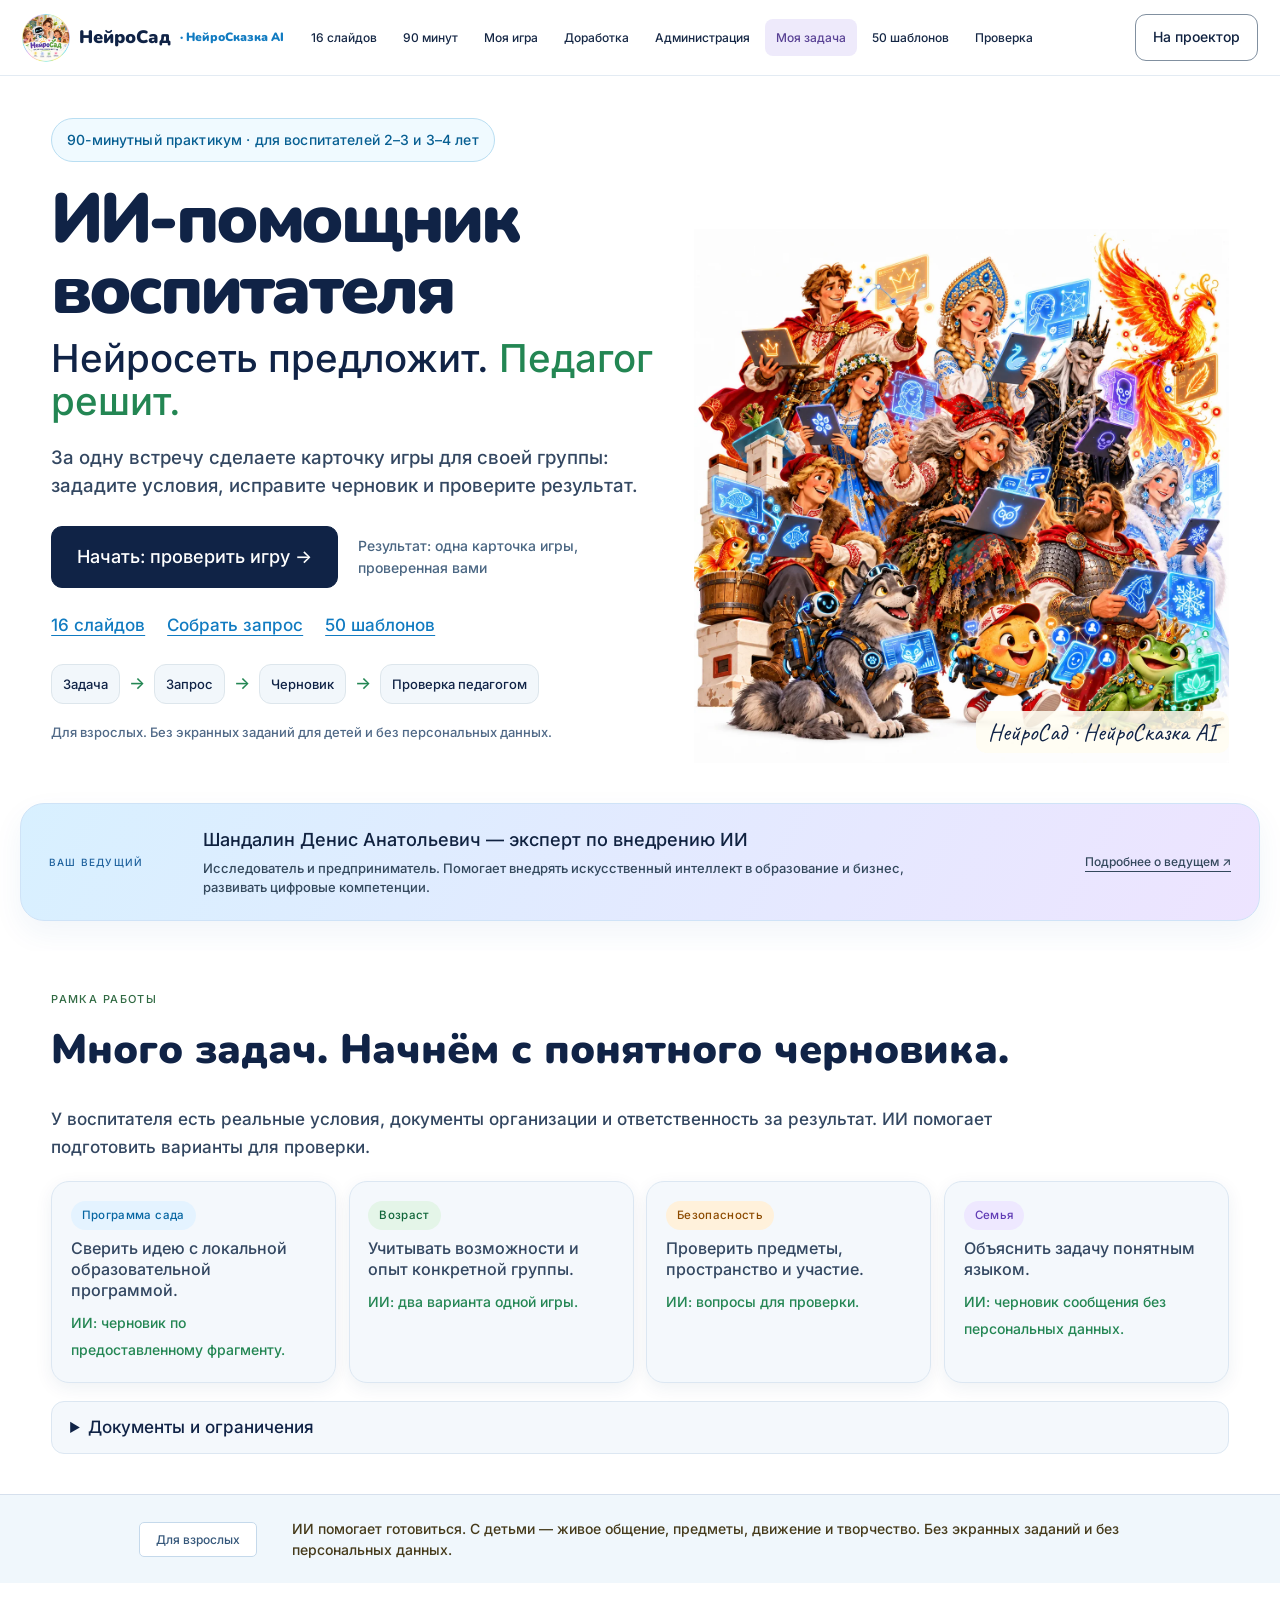
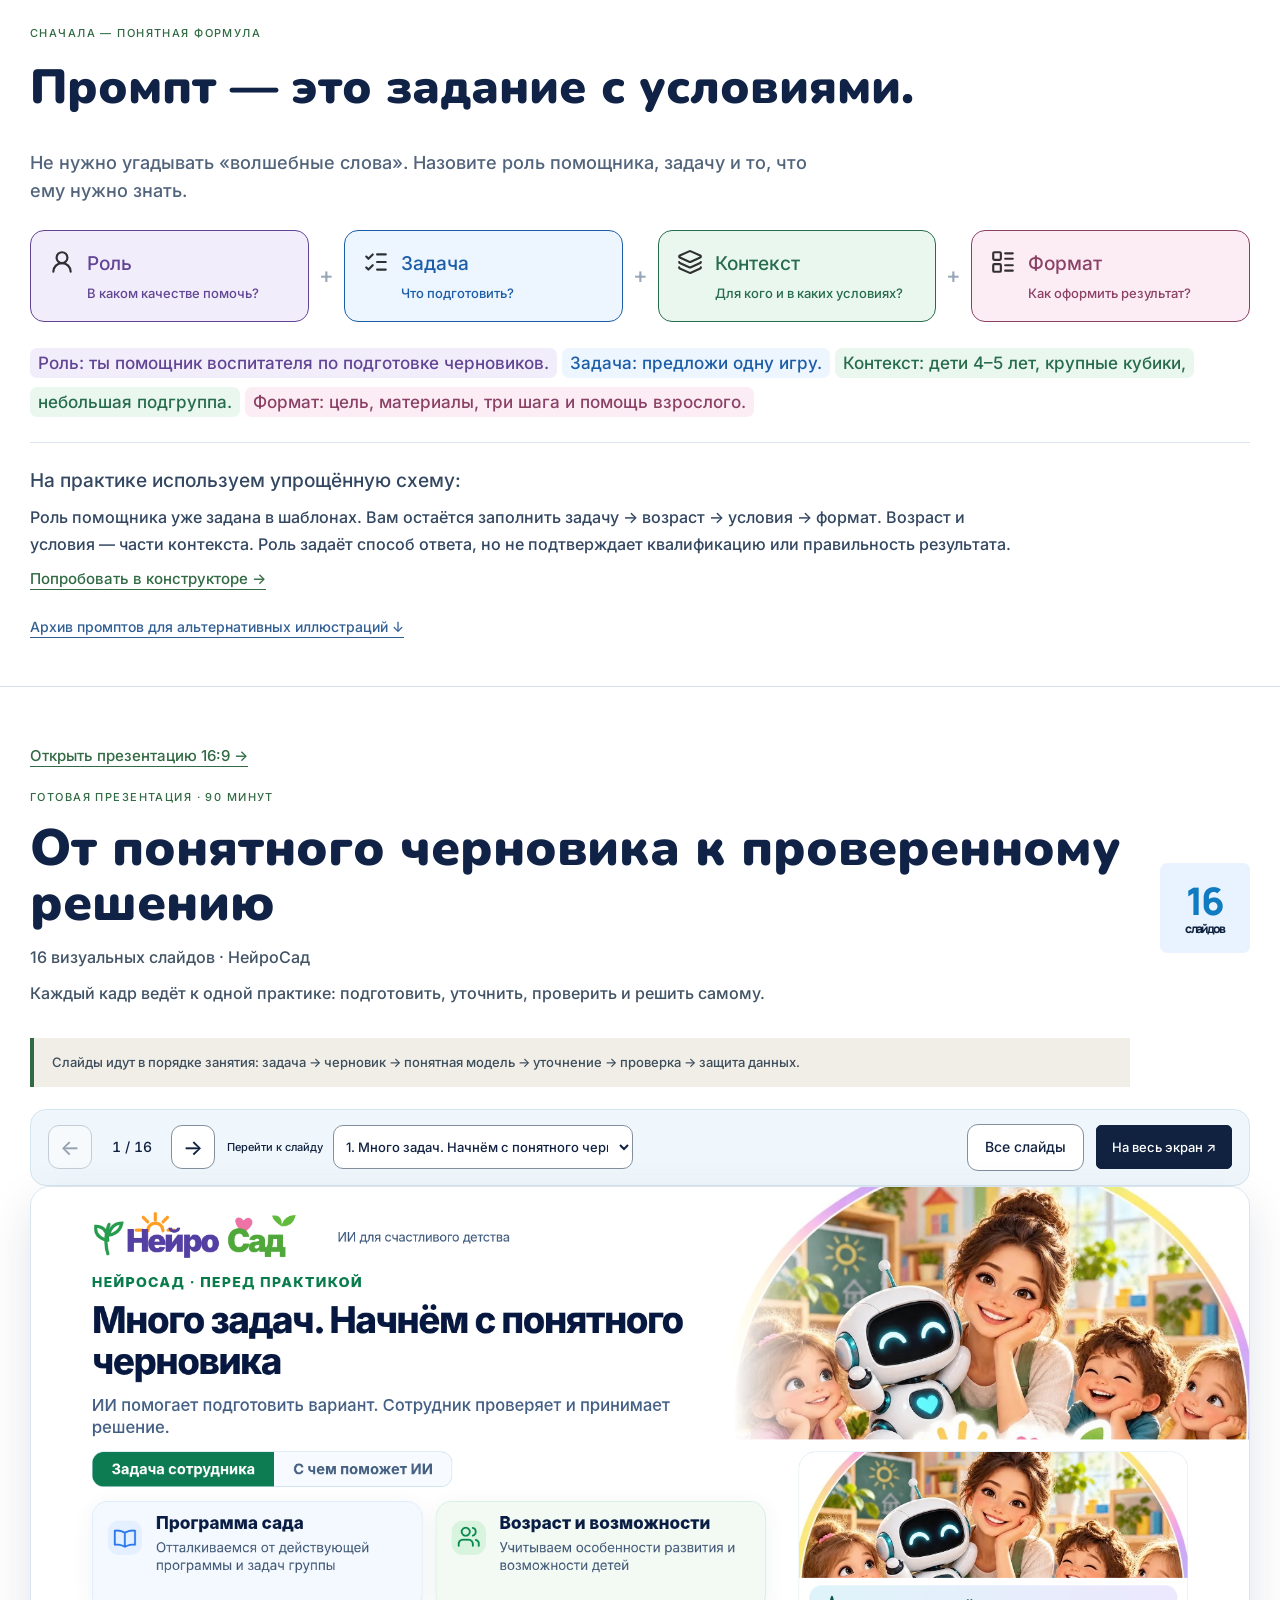
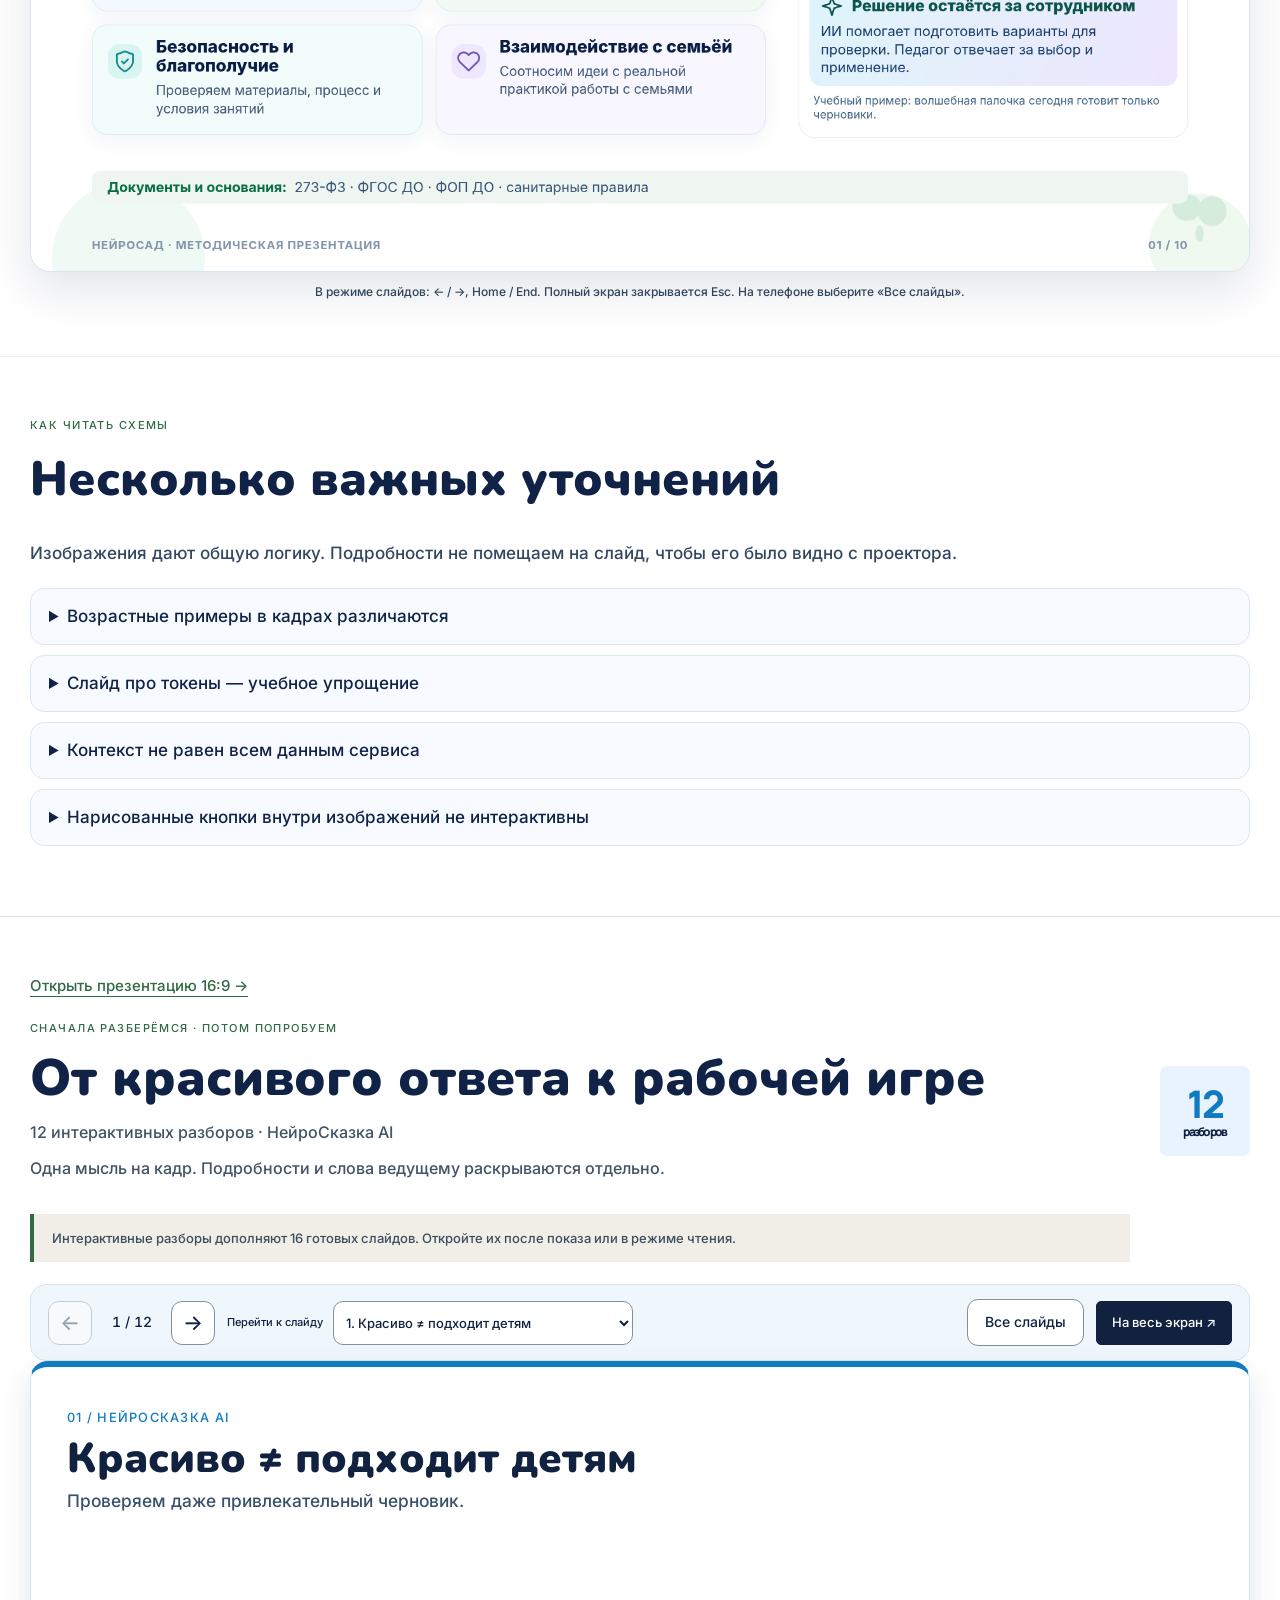
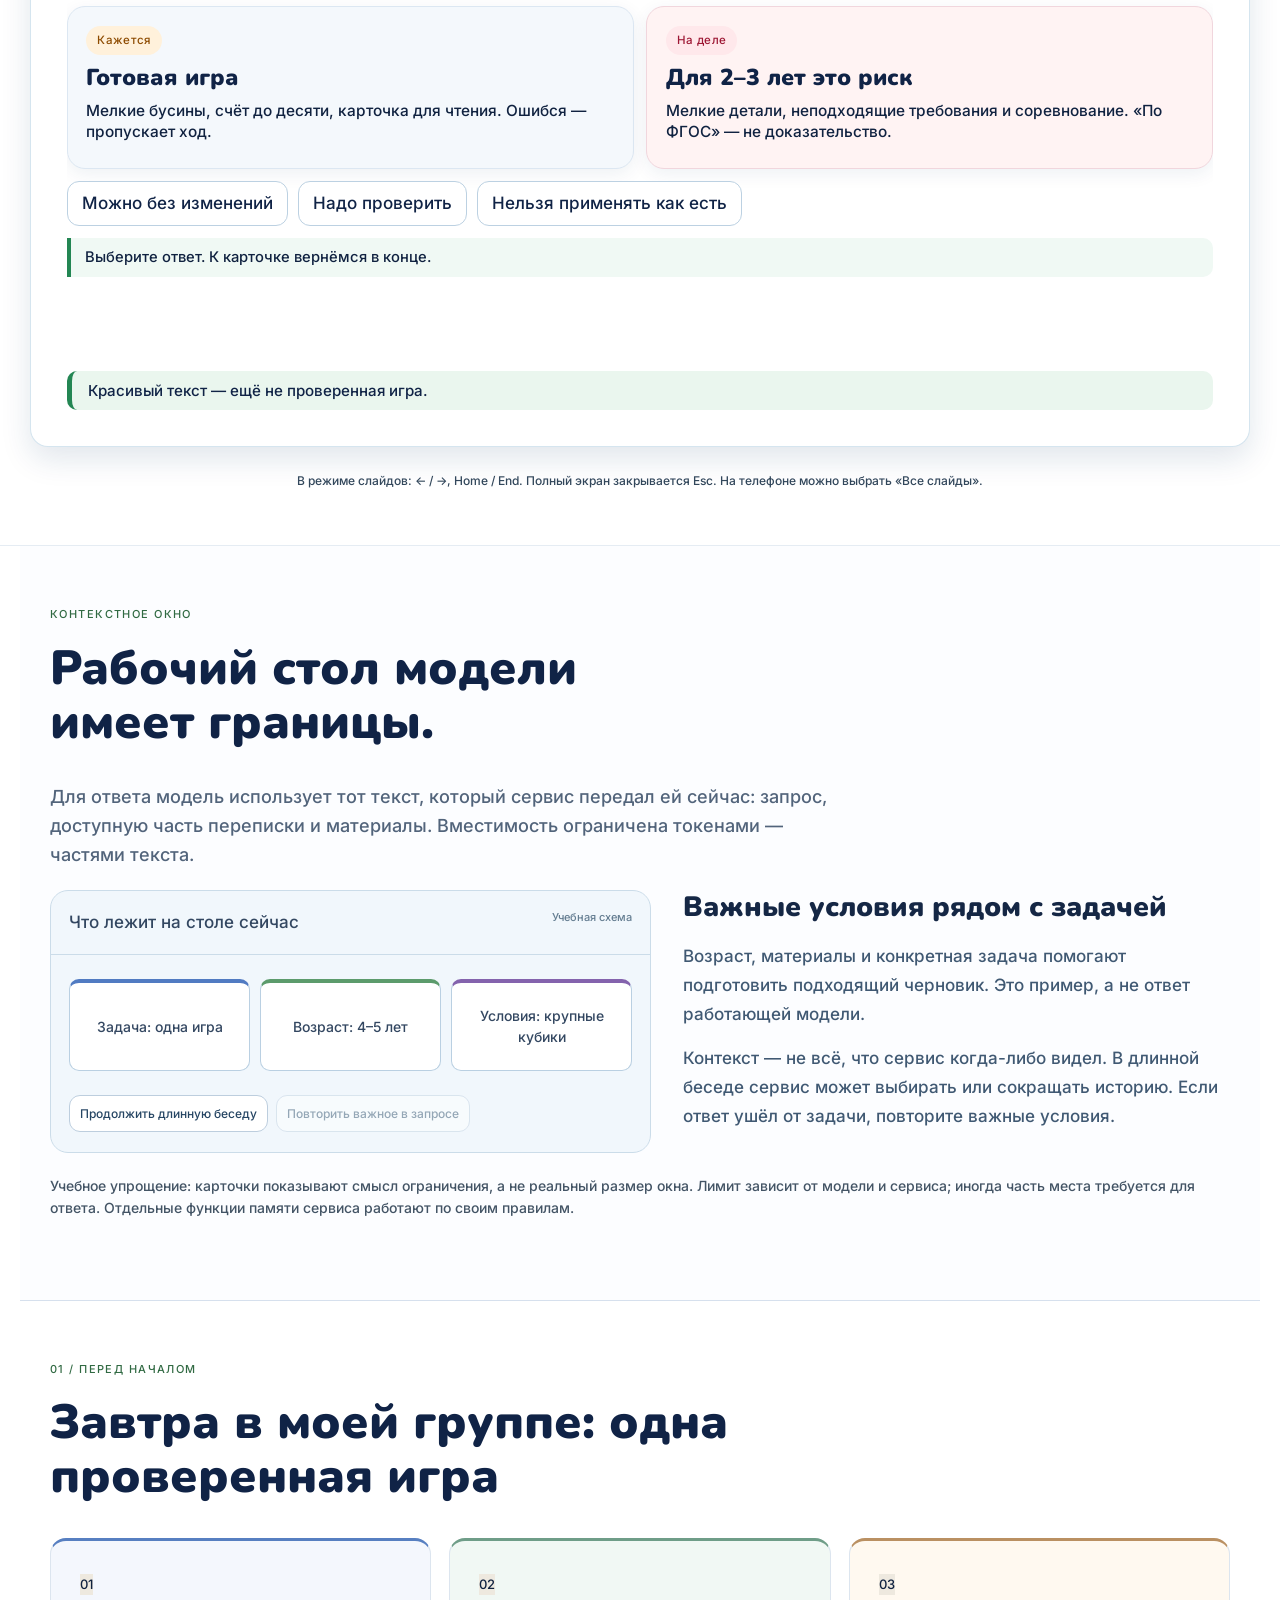
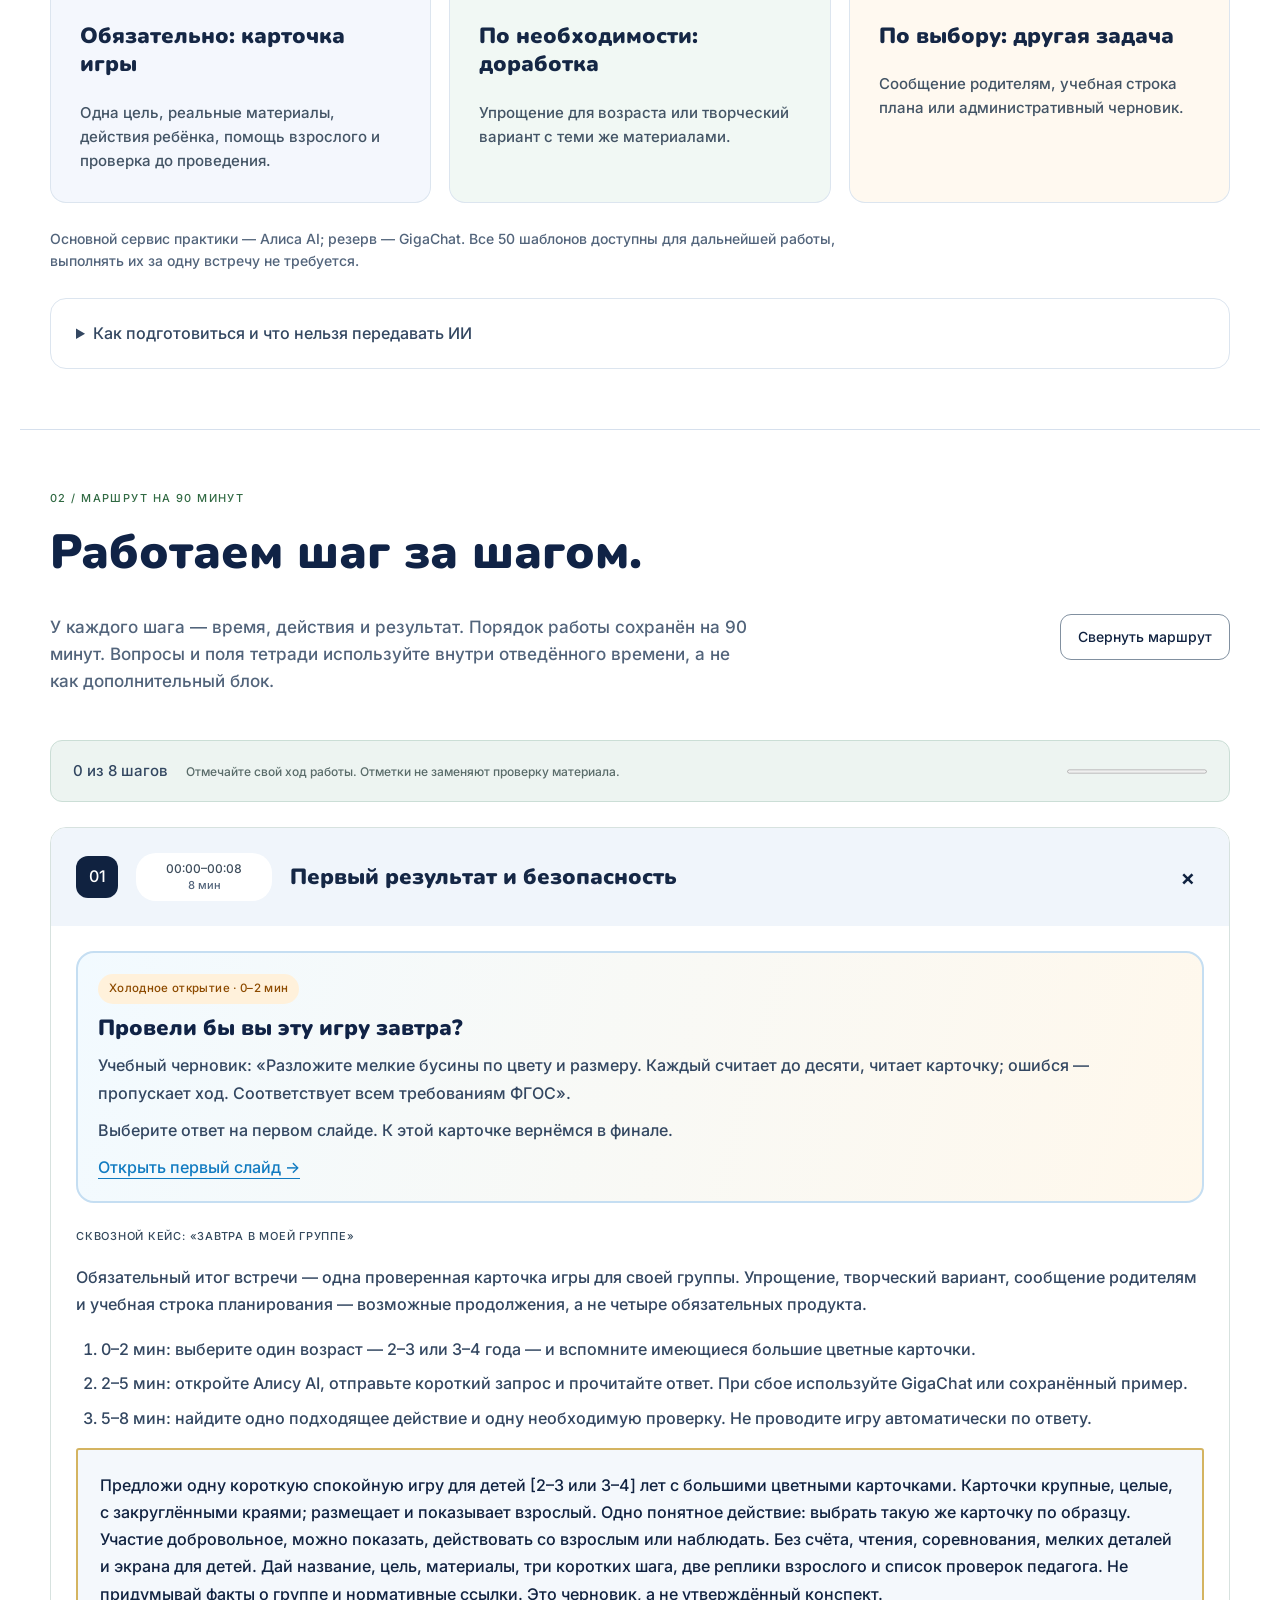
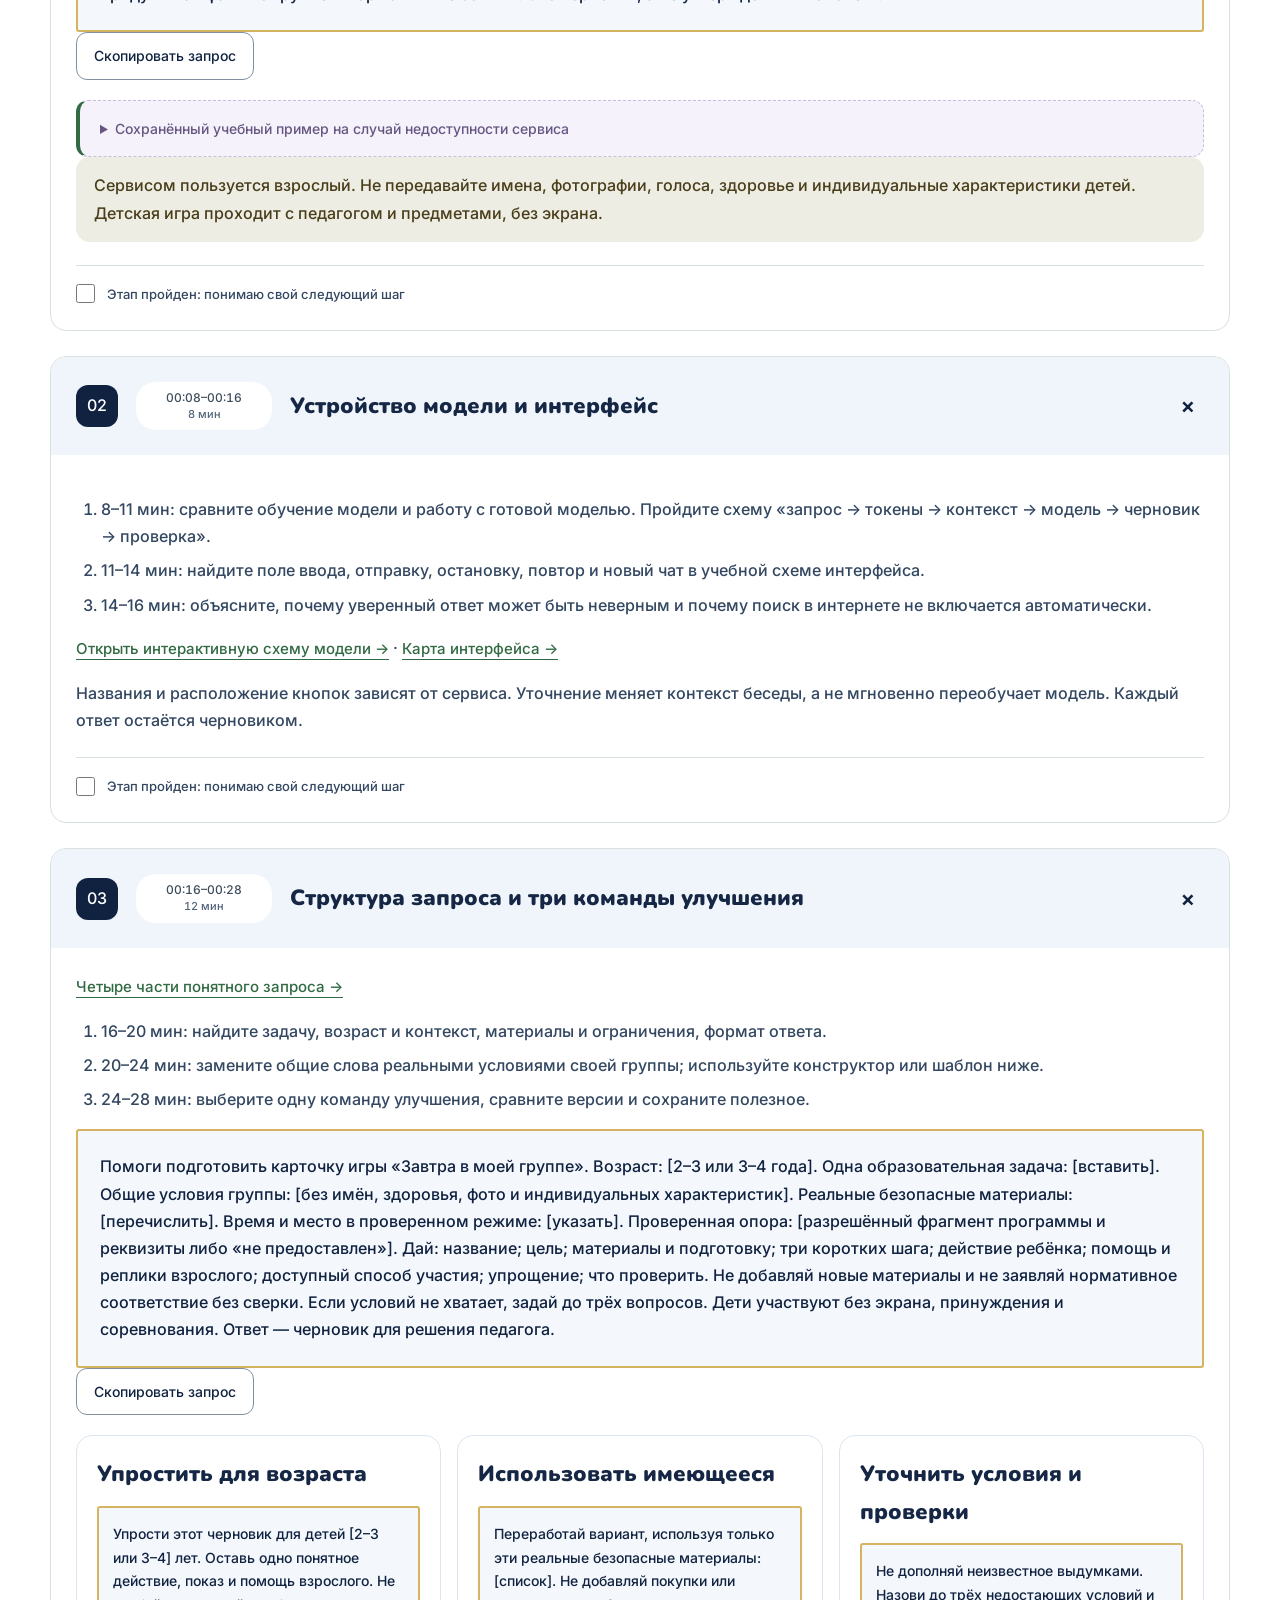
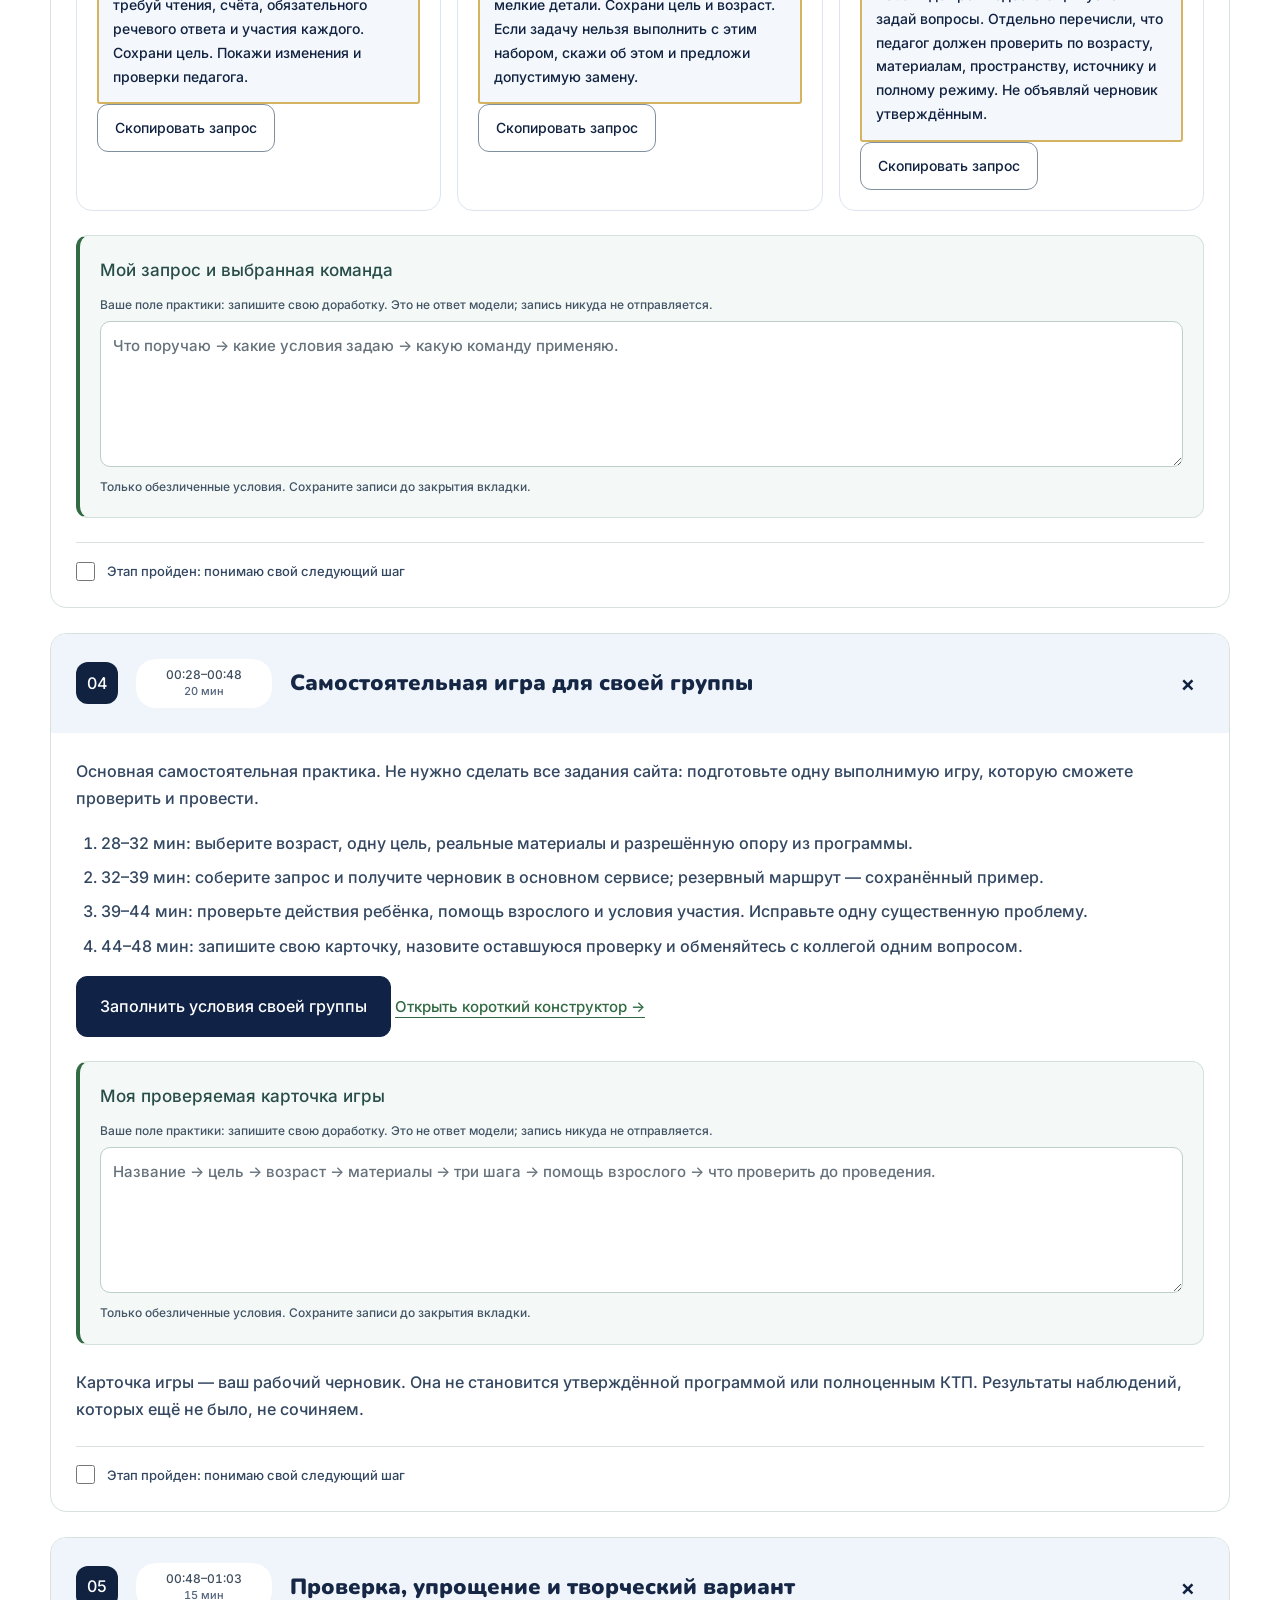
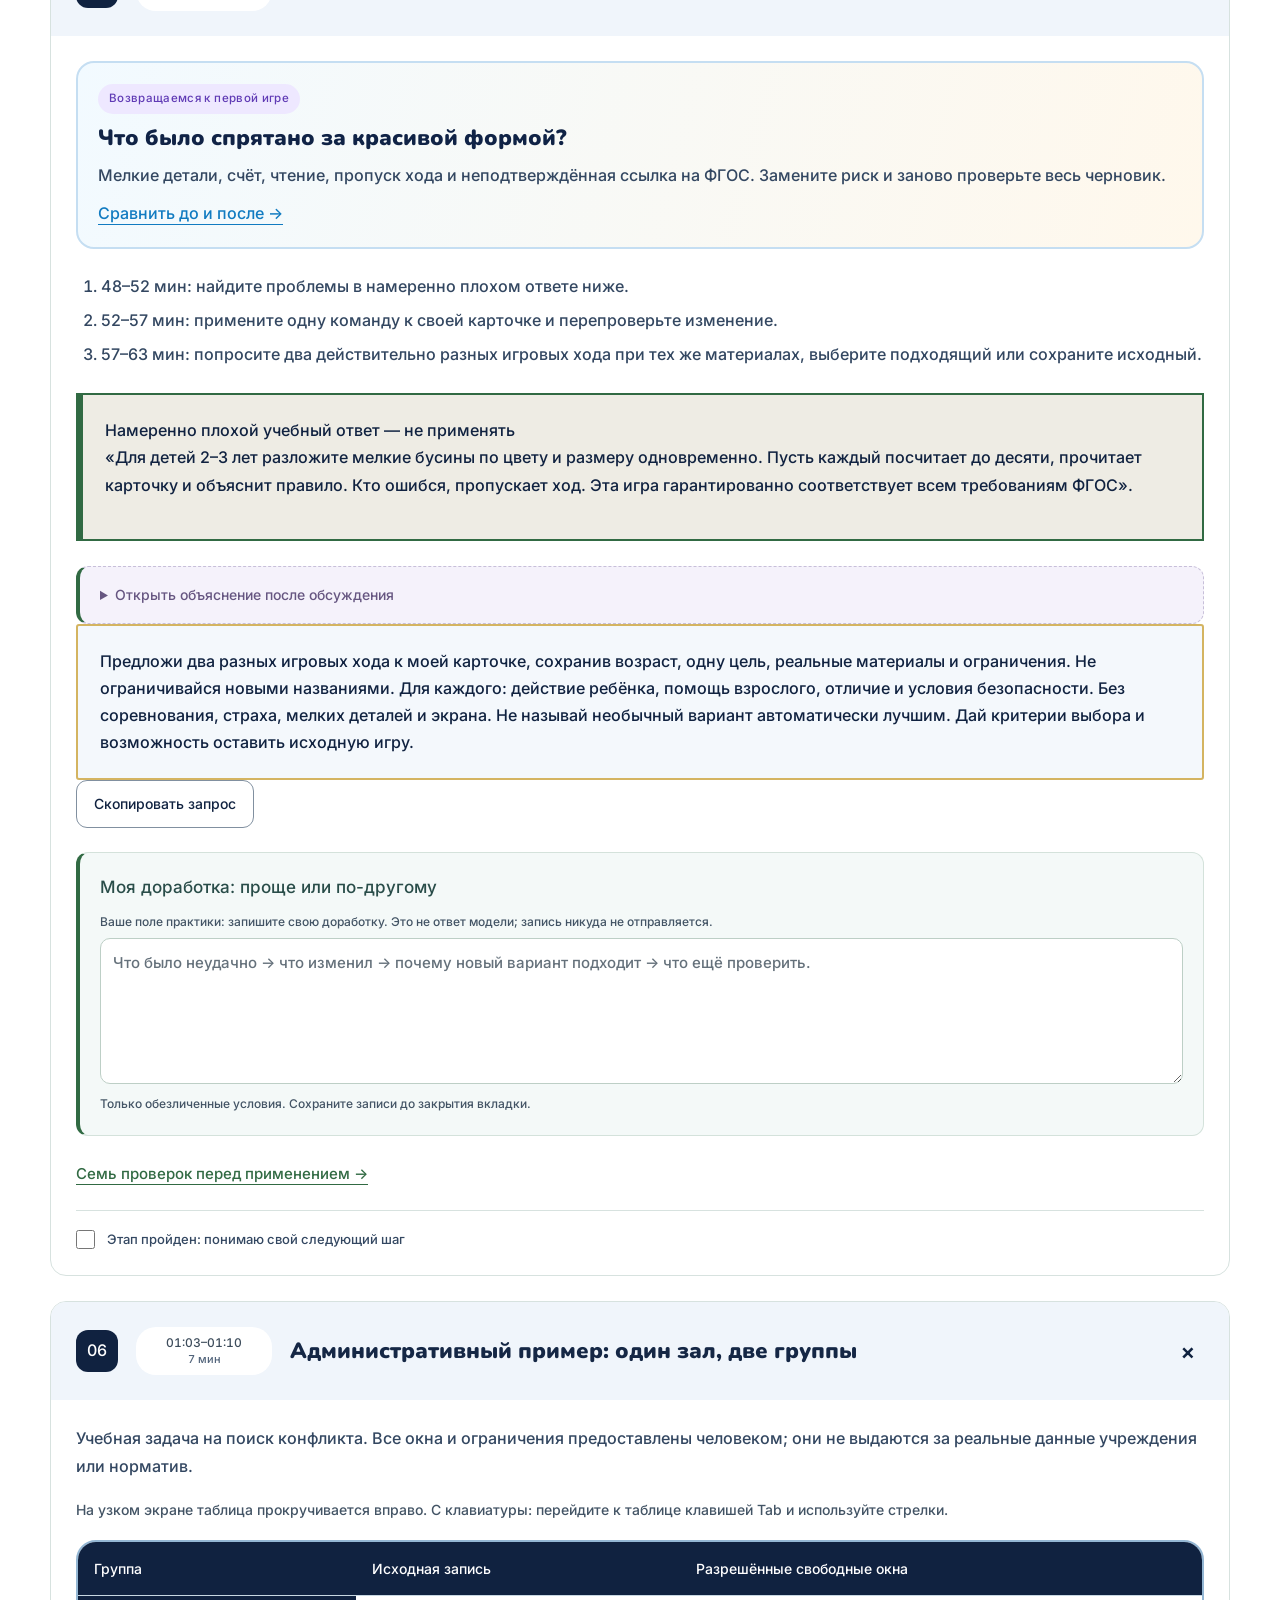
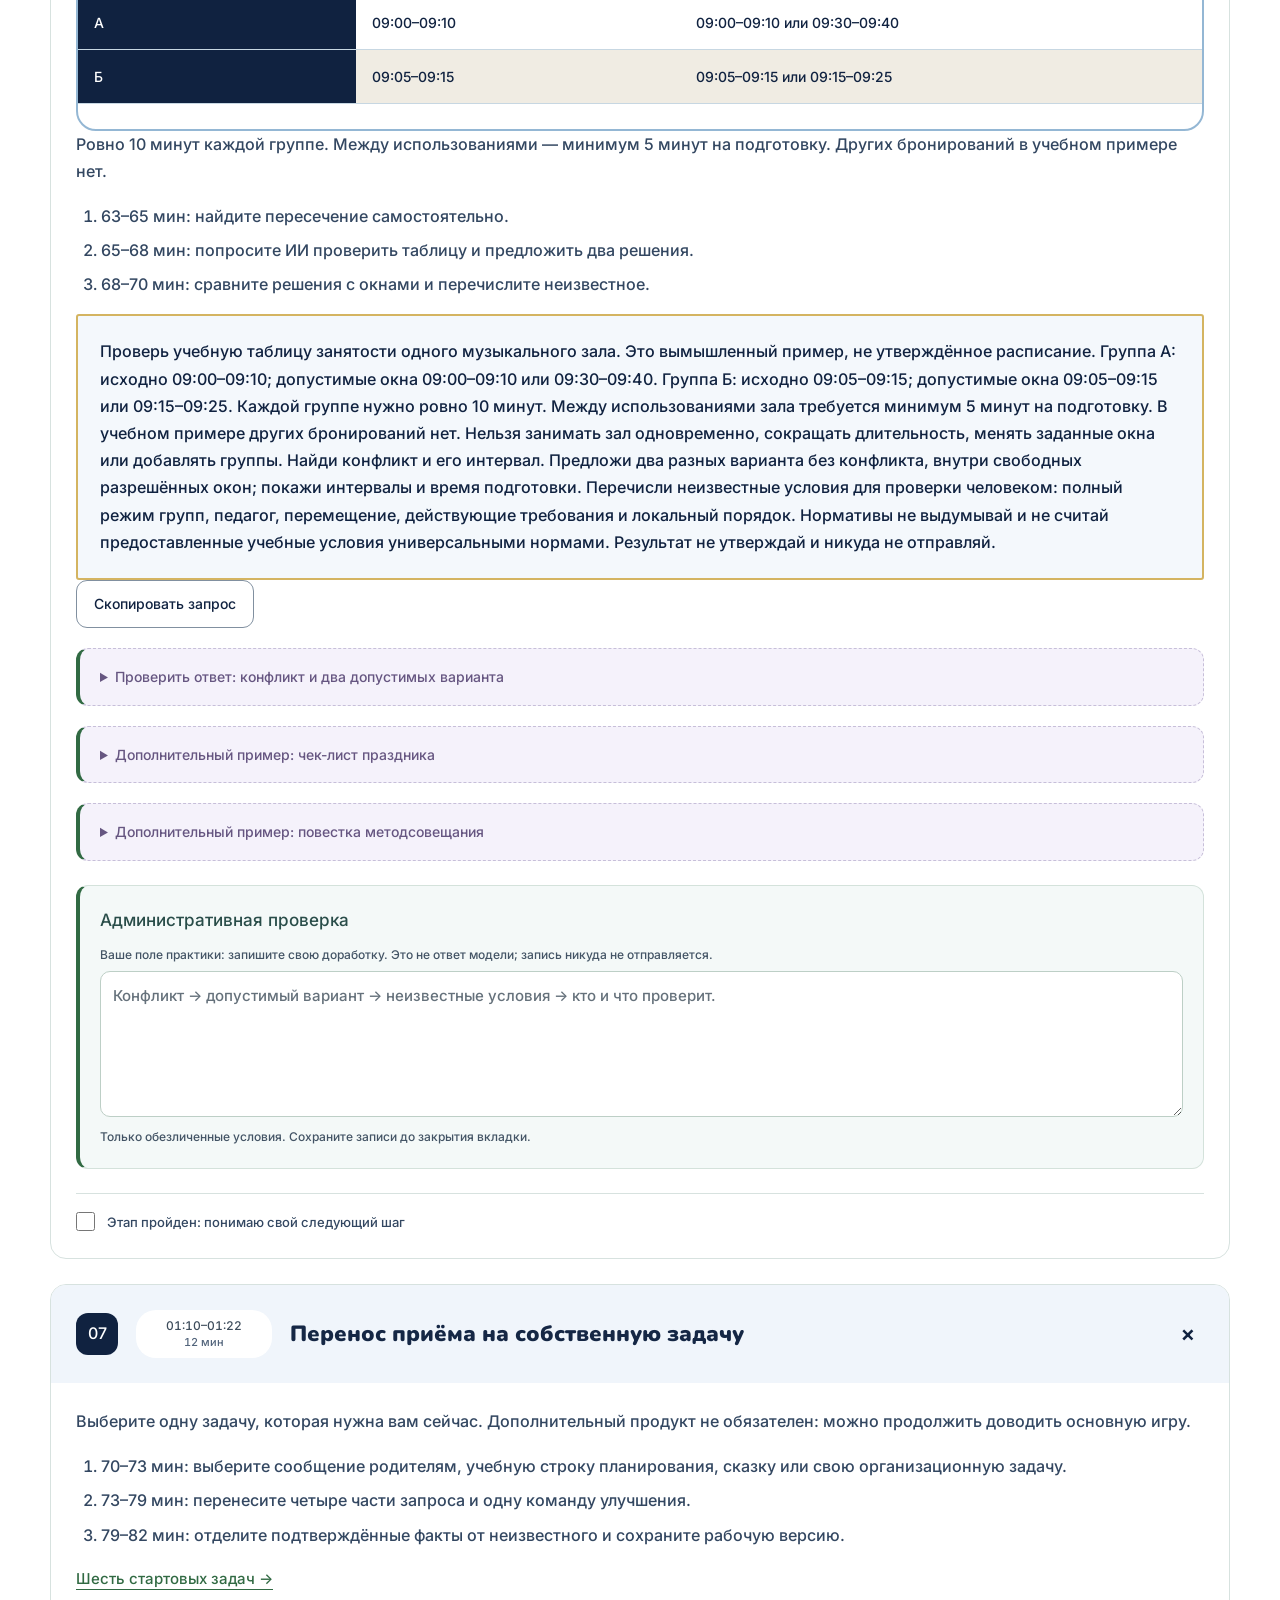
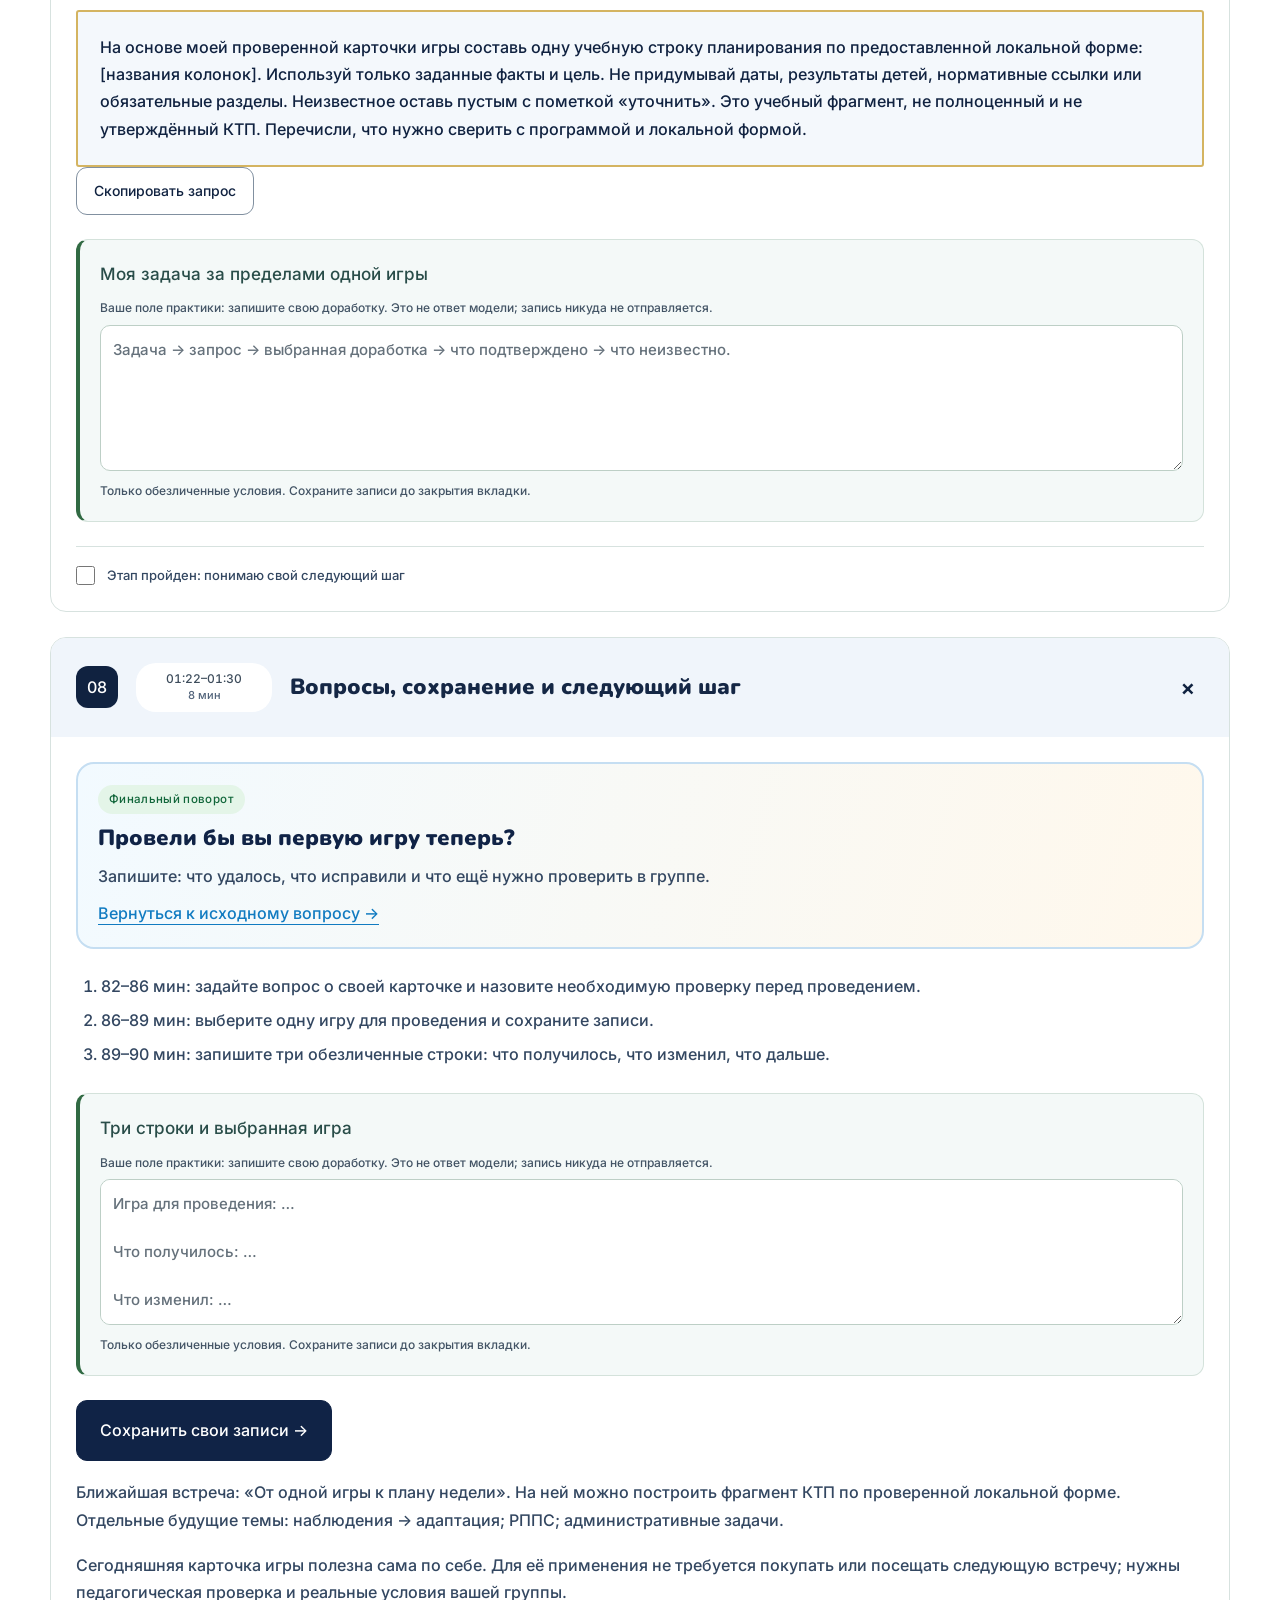
==== commit 88a2bf63: "fix: update NeiroSad MAX group link Co-Authored-By: Codex <noreply@openai.com>" ====
--- a/neiroskazka.html
+++ b/neiroskazka.html
@@ -592,4 +592,4 @@
 <li>«Теремок»: найденная карточка 2021 года адресована возрасту от двух месяцев до трёх лет; особенно уместна для маршрута 2–3 лет с предметными действиями и поддержкой взрослого. На 3–4 года комплект автоматически не переносится. <a href="https://xn----ctbjndteiwn5b.xn--p1ai/description.php?id=276">Карточка издателя</a>.</li>
 <li>«Мир открытий»: конкретный возраст нужно проверять по изданию; в текущем списке Института Петерсон выделен комплекс для 3–7 лет. Для 3–4 лет интересны простые игровые задачи с практическим поиском; многоступенчатую схему и формальную рефлексию не переносить на 2–3 года без возрастной опоры. <a href="https://peterson.institute/list-of-printed-publications/">Список изданий</a>.</li>
 </ul>
-<p>Это выборочная проверка открытых карточек и фрагментов, не постраничная экспертиза всех комплектов. Не называем линии «аккредитованными» и не выдаём годы найденных изданий за доказательство, что более новых нет. В запрос передаём конкретный разрешённый фрагмент или свой краткий пересказ приёма, а не просим воспроизвести целую авторскую программу.</p></div></details><div class="resource-grid"><a class="card resource" href="https://leonardo.ai/" rel="noopener noreferrer" target="_blank"><span>Иллюстрации</span><h3>Leonardo AI ↗</h3><p>Идеи визуальных материалов. Проверяйте изображение и условия использования; детям показывайте печатный материал.</p></a><a class="card resource" href="https://ru.pinterest.com/" rel="noopener noreferrer" target="_blank"><span>Визуальные ориентиры</span><h3>Pinterest ↗</h3><p>Подборки и вдохновение. Публикация изображения не означает разрешение свободно его использовать.</p></a></div><button class="quiet" id="print">Распечатать материалы</button></section><section class="section" id="notes-summary"><div class="section-head"><span class="eyebrow">МОЯ РАБОЧАЯ ТЕТРАДЬ</span><h2>Сохраните то, что получилось.</h2></div><p class="section-lead">Записи из шести полей новой практики можно скопировать одним текстом или сохранить в файл на своём устройстве. Страница не отправляет их на сервер и не хранит после закрытия вкладки.</p><div class="notes-actions"><button class="button" id="copy-notes">Скопировать мои записи</button><button class="quiet" id="download-notes">Скачать записи .txt</button><a class="text-link" href="#check">Вернуться к семи проверкам →</a></div><p aria-live="polite" class="small" id="notes-status">Не добавляйте персональные данные детей и семей.</p></section><section class="section" id="ai-directory"><div class="section-head"><span class="eyebrow">ПОСЛЕ ПРАКТИКУМА · КАТАЛОГ СЕРВИСОВ</span><h2>11 инструментов.<br/>Выбираем под задачу.</h2></div><p>Проверено по официальным страницам 18 октября 2026 года. Бесплатный доступ — тариф или квота, не обещание безлимита. Модели, лимиты и кнопки меняются. Регистрация и генерация при проверке не выполнялись; доступ из конкретной российской сети не тестировался.</p><p class="lab-note">Основная практика — в Алисе AI, резерв — GigaChat. Другие сервисы здесь для обзора и самостоятельного выбора. ChatGPT не поддерживает Россию официально; Adobe Firefly недоступен в России. Обход ограничений не предлагается. Для картинок проверяйте лицензию, публичность результата и все детали; никаких реальных данных или фотографий детей.</p><p class="small">На узком экране таблицу можно прокрутить вправо. Подробные шаги открываются в колонке «Для чего».</p><div aria-label="Таблица 11 сервисов, прокручивается горизонтально" class="tools-wrap" role="region" tabindex="0"><table class="ai-tools"><thead><tr><th scope="col">Инструмент</th><th scope="col">Для чего / как начать</th><th scope="col">Что бесплатно</th><th scope="col">Вход и доступность</th></tr></thead><tbody><tr><th scope="row"><a href="https://chatgpt.com/" rel="noopener noreferrer" target="_blank">ChatGPT ↗</a><small>тексты и идеи; также изображения.</small></th><td>черновики сценариев, игр, вопросов к сказке и писем родителям.<details><summary>Как начать</summary><ol><li>Откройте сайт в поддерживаемом регионе.</li><li>Начните новый чат.</li><li>Укажите возраст детей, тему, длительность и нужный результат.</li><li>Попросите упростить язык или заменить неподходящую игру.</li><li>Проверьте факты, безопасность и соответствие возрасту, затем перенесите текст в свой документ.</li></ol><p>может выдумывать факты; текст не является проверенным педагогическим заключением.</p><p><a href="https://help.openai.com/en/articles/9275245-chatgpt-free-tier-faq" rel="noopener noreferrer" target="_blank">Официальный источник ↗</a> ; <a href="https://help.openai.com/en/articles/7947663-chatgpt-supported-countries" rel="noopener noreferrer" target="_blank">Официальный источник ↗</a> ; <a href="https://help.openai.com/en/articles/12677804-what-is-chatgpt-faq" rel="noopener noreferrer" target="_blank">Официальный источник ↗</a></p></details></td><td>тариф Free; обычные текстовые чаты доступны бесплатно, инструменты и генерация изображений имеют отдельные изменяемые ограничения. Постоянную числовую квоту картинок не обещаем.</td><td>часть возможностей можно попробовать без аккаунта в поддерживаемых регионах; для истории и полного доступного набора функций войдите в аккаунт.<p>Россия отсутствует в официальном списке поддерживаемых стран. Не подходит как основной инструмент очного занятия в России; обход ограничений не предлагается.</p></td></tr><tr><th scope="row"><a href="https://chat.qwen.ai/" rel="noopener noreferrer" target="_blank">Qwen ↗</a><small>тексты и идеи; также изображения.</small></th><td>варианты заданий, планы занятий, переработка длинного текста в короткую памятку.<details><summary>Как начать</summary><ol><li>Откройте Qwen и войдите при запросе.</li><li>Начните новый чат.</li><li>Вставьте задачу на русском с возрастом, целью и форматом.</li><li>Уточните: «Дай ещё два варианта без мелких деталей».</li><li>Сохраните только проверенный педагогом вариант.</li></ol><p>не загружайте персональные данные воспитанников; бесплатность не означает отсутствия очередей и технических лимитов.</p><p><a href="https://qwen.ai/" rel="noopener noreferrer" target="_blank">Официальный источник ↗</a> ; <a href="https://chat.qwen.ai/" rel="noopener noreferrer" target="_blank">Официальный источник ↗</a> ; <a href="https://qwen.ai/termsservice" rel="noopener noreferrer" target="_blank">Официальный источник ↗</a></p></details></td><td>официальный сайт называет Qwen бесплатным помощником; точная постоянная квота в прочитанных материалах не указана. API — отдельный продукт.</td><td>интерфейс предлагает вход/регистрацию; email с кодом, Google, GitHub или Apple в доступном варианте формы.<p>доступ без VPN по официальным прочитанным источникам не подтверждён; заранее проверить сеть и вход.</p></td></tr><tr><th scope="row"><a href="https://chat.deepseek.com/" rel="noopener noreferrer" target="_blank">DeepSeek ↗</a><small>тексты и идеи.</small></th><td>структура занятия, вопросы для обсуждения, адаптация инструкций.<details><summary>Как начать</summary><ol><li>Перейдите в чат по ссылке с официального сайта.</li><li>Войдите доступным способом.</li><li>Задайте конкретную педагогическую задачу.</li><li>Попросите сократить ответ до нужного количества пунктов.</li><li>Проверьте результат перед использованием.</li></ol><p>не считать рассуждения модели источником фактов; здесь рассматривается работа с текстом.</p><p><a href="https://www.deepseek.com/" rel="noopener noreferrer" target="_blank">Официальный источник ↗</a> ; <a href="https://api-docs.deepseek.com/news/news250115/" rel="noopener noreferrer" target="_blank">Официальный источник ↗</a></p></details></td><td>официальный анонс приложения подтверждает бесплатное использование; числовой лимит веб-чата в открытых материалах не установлен. Платный API не путать с пользовательским чатом.</td><td>аккаунт; в официальном описании приложения указаны email, Google и Apple. Варианты веб-входа могут отличаться.<p>работа без VPN официально не подтверждена в проверенных материалах. Прямую страницу чата исследовательскому чтению открыть не удалось (403); это не доказательство блокировки для пользователя.</p></td></tr><tr><th scope="row"><a href="https://alice.yandex.ru/" rel="noopener noreferrer" target="_blank">Алиса AI ↗</a><small>тексты и идеи; также изображения.</small></th><td>русскоязычные сценарии, загадки, описания игр и иллюстрации.<details><summary>Как начать</summary><ol><li>Откройте сайт и войдите в Яндекс ID.</li><li>Начните новый чат.</li><li>Напишите, например: «Придумай три речевые игры для детей 3–4 лет на тему осени, по 5 минут».</li><li>Уточните правила и материалы.</li><li>Проверьте сложность и используйте подходящие идеи.</li></ol><p>бесплатный доступ к картинкам зависит от нагрузки; коммерческое использование изображений и водяной знак проверяйте по текущим условиям.</p><p><a href="https://alice.yandex.ru/support/ru/assistant/chat-alice" rel="noopener noreferrer" target="_blank">Официальный источник ↗</a> ; <a href="https://alice.yandex.ru/skills/create-texts" rel="noopener noreferrer" target="_blank">Официальный источник ↗</a> ; <a href="https://alice.yandex.ru/option_alice_plus" rel="noopener noreferrer" target="_blank">Официальный источник ↗</a></p></details></td><td>чат бесплатный; при высокой нагрузке бесплатным пользователям могут быть временно недоступны рассуждение, картинки и анализ файлов. Текстовые ответы сохраняются. Подписка даёт приоритет и дополнительные возможности.</td><td>Яндекс ID для создания новых чатов и сохранения истории.<p>российский сервис Яндекса; конкретная сеть не тестировалась, безусловная гарантия доступности не даётся.</p></td></tr><tr><th scope="row"><a href="https://giga.chat/" rel="noopener noreferrer" target="_blank">ГигаЧат (GigaChat) ↗</a><small>тексты и идеи.</small></th><td>сценарии, игровые ситуации и редактирование русскоязычных текстов.<details><summary>Как начать</summary><ol><li>Откройте giga.chat.</li><li>Нажмите вход и следуйте предлагаемому способу авторизации.</li><li>Опишите возраст, тему и результат, например план игры.</li><li>Попросите альтернативу без соревнования и оценивания детей.</li><li>Отредактируйте и сохраните итог.</li></ol><p>может ошибаться; не вводите данные детей. Страница самого чата при исследовательском чтении показывала ожидание загрузки, поэтому интерфейс личного кабинета не тестировался.</p><p><a href="https://giga.chat/" rel="noopener noreferrer" target="_blank">Официальный источник ↗</a> ; <a href="https://developers.sber.ru/docs/ru/gigachat/guides/main" rel="noopener noreferrer" target="_blank">Официальный источник ↗</a> ; <a href="https://t.me/s/official_gigachat/647" rel="noopener noreferrer" target="_blank">Официальный источник ↗</a></p></details></td><td>официальный верифицированный канал сервиса предлагает использование бесплатно и без VPN; стабильная числовая квота пользовательского чата не установлена. Тарифы API к этому чату не переносить.</td><td>аккаунт через способ, который предлагает текущая форма входа; Доступные способы входа могут меняться.<p>официальный канал прямо заявляет работу без VPN; фактический доступ из конкретной сети заранее проверить.</p></td></tr><tr><th scope="row"><a href="https://www.leonardo.ai/" rel="noopener noreferrer" target="_blank">Leonardo.Ai ↗</a><small>картинки.</small></th><td>сюжетные картинки и иллюстрации к придуманным историям.<details><summary>Как начать</summary><ol><li>Откройте официальный сайт и войдите в приложение.</li><li>Выберите генерацию изображений.</li><li>Опишите сюжет, стиль и фон; не добавляйте реальные фотографии детей.</li><li>Выберите доступную Free-модель и проверьте стоимость до запуска.</li><li>Сгенерируйте, проверьте детали и скачайте подходящий результат.</li></ol><p>изображения Free публичны; премиальные модели и настройки могут быть недоступны.</p><p><a href="https://www.leonardo.ai/pricing" rel="noopener noreferrer" target="_blank">Официальный источник ↗</a> ; <a href="https://intercom.help/leonardo-ai/en/articles/9044700-tokens-frequently-asked-questions" rel="noopener noreferrer" target="_blank">Официальный источник ↗</a></p></details></td><td>Free — 150 токенов ежедневно; стоимость зависит от модели и настроек. Это не 150 картинок. Неиспользованный дневной остаток не переносится.</td><td>аккаунт Leonardo.Ai.<p>официальное подтверждение доступа без VPN не найдено; проверить заранее.</p></td></tr><tr><th scope="row"><a href="https://www.recraft.ai/" rel="noopener noreferrer" target="_blank">Recraft ↗</a><small>картинки.</small></th><td>пиктограммы, простые иллюстрации и визуальные карточки.<details><summary>Как начать</summary><ol><li>Войдите и создайте проект.</li><li>Выберите создание изображения или вектора.</li><li>Опишите один предмет, спокойный фон и нужный стиль.</li><li>Проверьте стоимость операции и создайте вариант.</li><li>Осмотрите результат и экспортируйте доступным способом.</li></ol><p>на Free изображения публичны, принадлежат Recraft и не лицензированы для коммерческого использования. Для платного курса, рекламы или продажи материалов этот бесплатный вариант не считать готовой лицензией.</p><p><a href="https://www.recraft.ai/ai-image-generator" rel="noopener noreferrer" target="_blank">Официальный источник ↗</a> ; <a href="https://www.recraft.ai/pricing" rel="noopener noreferrer" target="_blank">Официальный источник ↗</a></p></details></td><td>Free — 30 кредитов каждые 24 часа; расход зависит от операции и модели. Количество картинок зависит от настроек.</td><td>аккаунт; страница сервиса предлагает Log in to generate.<p>официальное подтверждение доступа без VPN не найдено; проверить заранее.</p></td></tr><tr><th scope="row"><a href="https://ideogram.ai/" rel="noopener noreferrer" target="_blank">Ideogram ↗</a><small>картинки.</small></th><td>иллюстрации, пробные плакаты и визуальные идеи; надписи всегда проверять.<details><summary>Как начать</summary><ol><li>Откройте Ideogram и войдите подходящим способом.</li><li>Проверьте наличие бесплатных кредитов в аккаунте.</li><li>Введите сюжет, стиль и формат изображения.</li><li>Выберите доступный в бесплатной квоте вариант генерации.</li><li>Проверьте орфографию и детали, затем сохраните результат.</li></ol><p>бесплатная квота зависит от права аккаунта на предложение; изображения по умолчанию публичны, некоторые операции требуют платных кредитов.</p><p><a href="https://ideogram.ai/pricing/" rel="noopener noreferrer" target="_blank">Официальный источник ↗</a></p></details></td><td>соответствующие условиям бесплатные аккаунты получают еженедельные кредиты при входе через Google, Apple или Microsoft; количество может различаться. Старые значения «10 кредитов» или «40 изображений» не являются действующей общей гарантией.</td><td>Google, Apple или Microsoft для описанного бесплатного предложения.<p>официальное подтверждение доступа без VPN не найдено; проверить заранее.</p></td></tr><tr><th scope="row"><a href="https://www.bing.com/images/create" rel="noopener noreferrer" target="_blank">Bing Image Creator ↗</a><small>картинки.</small></th><td>быстрые сюжетные иллюстрации по текстовому описанию.<details><summary>Как начать</summary><ol><li>Откройте Image Creator и войдите в Microsoft.</li><li>Опишите сюжет, стиль и соотношение сторон.</li><li>Используйте бесплатный режим, доступный в аккаунте.</li><li>Дождитесь результата; при исчерпании Fast проверьте Standard.</li><li>Проверьте картинку и скачайте её.</li></ol><p>скорость и региональная доступность меняются; количество предметов и анатомия могут быть ошибочными.</p><p><a href="https://www.bing.com/images/create" rel="noopener noreferrer" target="_blank">Официальный источник ↗</a></p></details></td><td>страница предлагает 10 бесплатных созданий в Fast mode и неограниченные создания в Standard mode. Период обновления быстрого лимита не фиксируем: проверяйте счётчик на сайте. Действуют технические ограничения и региональная доступность.</td><td>Microsoft-аккаунт (Sign in &amp; Create).<p>страница содержит предупреждение о неподдерживаемых регионах, но конкретное подтверждение доступа из России в прочитанном источнике отсутствует. Не обещать работу без VPN.</p></td></tr><tr><th scope="row"><a href="https://firefly.adobe.com/" rel="noopener noreferrer" target="_blank">Adobe Firefly ↗</a><small>картинки.</small></th><td>иллюстрации по тексту, фоны и визуальные варианты.<details><summary>Как начать</summary><ol><li>В поддерживаемой стране откройте Firefly и войдите.</li><li>Выберите создание изображения по тексту.</li><li>Опишите сюжет и художественный стиль.</li><li>Выберите модель с доступной бесплатной генерацией и проверьте лимит.</li><li>Создайте, проверьте и скачайте результат.</li></ol><p>бесплатный набор моделей ограничен; не путать бесплатный тариф с пробной платной подпиской.</p><p><a href="https://www.adobe.com/products/firefly.html" rel="noopener noreferrer" target="_blank">Официальный источник ↗</a> ; <a href="https://helpx.adobe.com/creative-cloud/apps/generative-ai/generative-credits-faq.html" rel="noopener noreferrer" target="_blank">Официальный источник ↗</a> ; <a href="https://helpx.adobe.com/ru/firefly/web/get-started/learn-the-basics/adobe-firefly-faq.html" rel="noopener noreferrer" target="_blank">Официальный источник ↗</a></p></details></td><td>ограниченное число ежедневных генераций на выбранных моделях для бесплатных пользователей; точное универсальное число не опубликовано. Модели, функции и лимиты могут меняться.</td><td>Adobe ID для веб-сервиса.<p>Adobe прямо указывает, что Firefly недоступен в России. Только обзорный вариант для аудитории в поддерживаемых регионах; не основа практики в России.</p></td></tr><tr><th scope="row"><a href="https://shedevrum.ai/" rel="noopener noreferrer" target="_blank">Шедеврум — российский вариант для практики с изображениями ↗</a><small>картинки.</small></th><td>сказочные персонажи, сюжетные картинки и иллюстрации для обсуждения.<details><summary>Как начать</summary><ol><li>Откройте официальное приложение и войдите с Яндекс ID.</li><li>Нажмите создание и выберите «Изображение», затем базовую модель без отметки Про.</li><li>Введите, например: «Добрый ёжик с корзинкой яблок, простая детская иллюстрация, белый фон, без надписей».</li><li>Нажмите «Создать», проверьте результат и при необходимости уточните запрос.</li><li>Для сохранения следуйте текущему интерфейсу: стандартный описанный справкой маршрут предполагает сначала публикацию, затем скачивание. Публикуйте только если готовы показать изображение и запрос другим; для демонстрации на занятии можно остановиться на просмотре результата.</li></ol><p>в бесплатном стандартном маршруте изображение и запрос становятся публичными при публикации. Не используйте реальные фотографии и данные детей. Некоммерческое использование допускается со ссылкой на пост или пометкой «сделано в Шедевруме»; коммерческое использование требует отдельного разрешения/соответствующих условий. Сервис для взрослых; мастер-класс проводит педагог со своего аккаунта.</p><p><a href="https://yandex.ru/support/shedevrum/ru/faq" rel="noopener noreferrer" target="_blank">Официальный источник ↗</a> ; <a href="https://www.yandex.ru/support/shedevrum/ru/picture/create" rel="noopener noreferrer" target="_blank">Официальный источник ↗</a> ; <a href="https://yandex.ru/support/shedevrum/ru/pro" rel="noopener noreferrer" target="_blank">Официальный источник ↗</a> ; <a href="https://yandex.ru/support/shedevrum/ru/install" rel="noopener noreferrer" target="_blank">Официальный источник ↗</a> ; <a href="https://www.yandex.ru/company/news/03-20-03-2025" rel="noopener noreferrer" target="_blank">Официальный источник ↗</a></p></details></td><td>официальная справка называет приложение бесплатным и подтверждает генерацию после входа с Яндекс ID. Базовая генерация доступна без подписки; некоторые модели, Студия и дополнительные функции относятся к платной подписке Про. Пробные 7 дней Про не являются постоянно бесплатным вариантом. Числовую квоту не фиксируем: старый анонс упоминал 70 попыток в веб-версии, но текущая прочитанная справка не задаёт период и универсальный актуальный лимит.</td><td>Яндекс ID; без входа можно смотреть ленту, но не генерировать.<p>сервис Яндекса для российского рынка; разумный кандидат для российской практики. VPN не указан как требование в официальной инструкции: требуется интернет и Яндекс ID. Прямое официальное обещание «без VPN в любой сети» не найдено; сеть учреждения необходимо проверить до занятия. В исследовательском чтении сайт перенаправлял на Яндекс ID, генерация не тестировалась.</p></td></tr></tbody></table></div><details class="tool-howto"><summary>Arena (ранее LMArena) · пошаговая инструкция</summary><p><a href="https://arena.ai/" rel="noopener noreferrer" target="_blank">Открыть Arena (ранее LMArena) ↗</a></p><p>сравнить ответы двух моделей на одну и ту же задачу и обсудить, какой ответ понятнее, безопаснее и пригоднее для возраста детей.</p><p><strong>Бесплатный доступ:</strong> действующие условия называют сервис бесплатным, но допускают изменение тарификации. Не обещаем безлимит, постоянный набор моделей или фиксированную очередь.</p><p>вход может требоваться в зависимости от режима; для видео официально указан обязательный вход. Работа без VPN из России не подтверждена.</p><ol><li>Откройте Arena и выберите текстовое сравнение/Battle, если оно доступно.</li><li>Отправьте один обезличенный запрос, например «Одна спокойная игра для детей 3–4 лет на 10 минут без мелких деталей».</li><li>Прочитайте оба ответа, не ориентируясь на название модели.</li><li>Сравните безопасность, возраст, конкретность и выполнимость; отметьте лучший, ничью или отсутствие подходящего результата.</li><li>Перепроверьте выбранный текст и адаптируйте его сами.</li></ol><p class="lab-note">это площадка оценки моделей; запросы и оценки могут собираться для исследований и публиковаться. Не вводите имена, фото детей, документы учреждения или другую конфиденциальную информацию. Рейтинг не заменяет педагогическую проверку.</p><p><a href="https://arena.ai/blog/lmarena-is-now-arena" rel="noopener noreferrer" target="_blank">Официальный источник ↗</a> ; <a href="https://arena.ai/blog/hello-from-lmarena" rel="noopener noreferrer" target="_blank">Официальный источник ↗</a> ; <a href="https://help.arena.ai/articles/5629909088-terms-of-use?lang=en" rel="noopener noreferrer" target="_blank">Официальный источник ↗</a> ; <a href="https://arena.ai/blog/video-arena" rel="noopener noreferrer" target="_blank">Официальный источник ↗</a></p></details><details class="tool-howto"><summary>Prompt Cowboy · пошаговая инструкция</summary><p><a href="https://www.promptcowboy.ai/" rel="noopener noreferrer" target="_blank">Открыть Prompt Cowboy ↗</a></p><p>превратить короткое описание задачи в более структурированный промпт, сохранить и повторно использовать его. Это помощник по формулировке запросов; готовый промпт затем используют в выбранном ИИ-сервисе.</p><p><strong>Бесплатный доступ:</strong> текущая официальная страница Pricing указывает Free ($0), неограниченные промпты на стандартной модели, сохранение и организацию библиотеки. Расширенная модель и персонализация платные. Бесплатность основного сервиса не включает платные возможности других нейросетей.</p><p>аккаунт; политика описывает email или Google Sign-in. Работа без VPN из России не подтверждена.</p><ol><li>Откройте сайт и войдите/создайте бесплатный аккаунт при запросе.</li><li>Выберите New Prompt и кратко опишите задачу: «Нужен план речевой игры для детей 3–4 лет, 10 минут, без карточек».</li><li>Добавьте или уточните возраст, цель, материалы и формат результата.</li><li>Прочитайте предложенный промпт, удалите лишние требования и любые персональные данные.</li><li>Сохраните промпт в библиотеке и используйте его в выбранном чате; после получения ответа проверьте педагогическую пригодность.</li></ol><p class="lab-note">интерфейс создания внутри аккаунта не тестировался, названия отдельных кнопок могут отличаться. Автоматически улучшенный промпт может добавлять ненужные требования: его следует перечитать. Подключение к Claude существует, но не нужно для базового задания мастер-класса.</p><p><a href="https://www.promptcowboy.ai/" rel="noopener noreferrer" target="_blank">Официальный источник ↗</a> ; <a href="https://www.promptcowboy.ai/pricing?source=pricing_banner" rel="noopener noreferrer" target="_blank">Официальный источник ↗</a> ; <a href="https://www.promptcowboy.ai/privacy" rel="noopener noreferrer" target="_blank">Официальный источник ↗</a> ; <a href="https://www.promptcowboy.ai/docs" rel="noopener noreferrer" target="_blank">Официальный источник ↗</a></p></details></section><section class="community" id="community"><div><span class="eyebrow">МАТЕРИАЛЫ ПОСЛЕ ВСТРЕЧИ</span><h2>Продолжим в группе МАХ.</h2><p>Сохраните свою карточку игры. В группе «НейроСад в МАХ» будут размещаться записи и дополнительные материалы практикума.</p><p>Поделитесь ссылкой с коллегами, которым пригодится этот способ работы.</p><a class="button light" href="https://max.ru/join/WWR_dfNXSUyW-a0xuiRjyf4OByF07DYHxrFYOJDwZ8M" rel="noopener noreferrer" target="_blank">Перейти в группу МАХ ↗</a><button class="quiet" id="copy-max-link" type="button">Скопировать ссылку для коллег</button></div><a class="community-qr" href="https://max.ru/join/WWR_dfNXSUyW-a0xuiRjyf4OByF07DYHxrFYOJDwZ8M" rel="noopener noreferrer" target="_blank"><img alt="QR-код группы «НейроСад в МАХ»" height="200" src="assets/neiroskazka/qr-max.png" width="200"/><span>Наведите камеру<br/>или нажмите на QR-код</span></a></section></main><footer><div><img alt="Логотип НейроСад" class="footer-brand-mark" height="86" loading="lazy" src="assets/neiroskazka/neurosad-logo.png" width="86"/><strong>НейроСад</strong><p>ИИ в помощь. Педагог — в центре.</p></div><div><a href="https://max.ru/join/WWR_dfNXSUyW-a0xuiRjyf4OByF07DYHxrFYOJDwZ8M" rel="noopener noreferrer" target="_blank">НейроСад в МАХ ↗</a><p>90 минут · Для взрослых педагогов</p></div></footer><div aria-live="polite" id="toast" role="status"></div><script defer="" src="neiroskazka-workshop.js"></script><script defer="" src="neiroskazka.js"></script><script defer="" src="neiroskazka-slides.js"></script></body></html>+<p>Это выборочная проверка открытых карточек и фрагментов, не постраничная экспертиза всех комплектов. Не называем линии «аккредитованными» и не выдаём годы найденных изданий за доказательство, что более новых нет. В запрос передаём конкретный разрешённый фрагмент или свой краткий пересказ приёма, а не просим воспроизвести целую авторскую программу.</p></div></details><div class="resource-grid"><a class="card resource" href="https://leonardo.ai/" rel="noopener noreferrer" target="_blank"><span>Иллюстрации</span><h3>Leonardo AI ↗</h3><p>Идеи визуальных материалов. Проверяйте изображение и условия использования; детям показывайте печатный материал.</p></a><a class="card resource" href="https://ru.pinterest.com/" rel="noopener noreferrer" target="_blank"><span>Визуальные ориентиры</span><h3>Pinterest ↗</h3><p>Подборки и вдохновение. Публикация изображения не означает разрешение свободно его использовать.</p></a></div><button class="quiet" id="print">Распечатать материалы</button></section><section class="section" id="notes-summary"><div class="section-head"><span class="eyebrow">МОЯ РАБОЧАЯ ТЕТРАДЬ</span><h2>Сохраните то, что получилось.</h2></div><p class="section-lead">Записи из шести полей новой практики можно скопировать одним текстом или сохранить в файл на своём устройстве. Страница не отправляет их на сервер и не хранит после закрытия вкладки.</p><div class="notes-actions"><button class="button" id="copy-notes">Скопировать мои записи</button><button class="quiet" id="download-notes">Скачать записи .txt</button><a class="text-link" href="#check">Вернуться к семи проверкам →</a></div><p aria-live="polite" class="small" id="notes-status">Не добавляйте персональные данные детей и семей.</p></section><section class="section" id="ai-directory"><div class="section-head"><span class="eyebrow">ПОСЛЕ ПРАКТИКУМА · КАТАЛОГ СЕРВИСОВ</span><h2>11 инструментов.<br/>Выбираем под задачу.</h2></div><p>Проверено по официальным страницам 18 октября 2026 года. Бесплатный доступ — тариф или квота, не обещание безлимита. Модели, лимиты и кнопки меняются. Регистрация и генерация при проверке не выполнялись; доступ из конкретной российской сети не тестировался.</p><p class="lab-note">Основная практика — в Алисе AI, резерв — GigaChat. Другие сервисы здесь для обзора и самостоятельного выбора. ChatGPT не поддерживает Россию официально; Adobe Firefly недоступен в России. Обход ограничений не предлагается. Для картинок проверяйте лицензию, публичность результата и все детали; никаких реальных данных или фотографий детей.</p><p class="small">На узком экране таблицу можно прокрутить вправо. Подробные шаги открываются в колонке «Для чего».</p><div aria-label="Таблица 11 сервисов, прокручивается горизонтально" class="tools-wrap" role="region" tabindex="0"><table class="ai-tools"><thead><tr><th scope="col">Инструмент</th><th scope="col">Для чего / как начать</th><th scope="col">Что бесплатно</th><th scope="col">Вход и доступность</th></tr></thead><tbody><tr><th scope="row"><a href="https://chatgpt.com/" rel="noopener noreferrer" target="_blank">ChatGPT ↗</a><small>тексты и идеи; также изображения.</small></th><td>черновики сценариев, игр, вопросов к сказке и писем родителям.<details><summary>Как начать</summary><ol><li>Откройте сайт в поддерживаемом регионе.</li><li>Начните новый чат.</li><li>Укажите возраст детей, тему, длительность и нужный результат.</li><li>Попросите упростить язык или заменить неподходящую игру.</li><li>Проверьте факты, безопасность и соответствие возрасту, затем перенесите текст в свой документ.</li></ol><p>может выдумывать факты; текст не является проверенным педагогическим заключением.</p><p><a href="https://help.openai.com/en/articles/9275245-chatgpt-free-tier-faq" rel="noopener noreferrer" target="_blank">Официальный источник ↗</a> ; <a href="https://help.openai.com/en/articles/7947663-chatgpt-supported-countries" rel="noopener noreferrer" target="_blank">Официальный источник ↗</a> ; <a href="https://help.openai.com/en/articles/12677804-what-is-chatgpt-faq" rel="noopener noreferrer" target="_blank">Официальный источник ↗</a></p></details></td><td>тариф Free; обычные текстовые чаты доступны бесплатно, инструменты и генерация изображений имеют отдельные изменяемые ограничения. Постоянную числовую квоту картинок не обещаем.</td><td>часть возможностей можно попробовать без аккаунта в поддерживаемых регионах; для истории и полного доступного набора функций войдите в аккаунт.<p>Россия отсутствует в официальном списке поддерживаемых стран. Не подходит как основной инструмент очного занятия в России; обход ограничений не предлагается.</p></td></tr><tr><th scope="row"><a href="https://chat.qwen.ai/" rel="noopener noreferrer" target="_blank">Qwen ↗</a><small>тексты и идеи; также изображения.</small></th><td>варианты заданий, планы занятий, переработка длинного текста в короткую памятку.<details><summary>Как начать</summary><ol><li>Откройте Qwen и войдите при запросе.</li><li>Начните новый чат.</li><li>Вставьте задачу на русском с возрастом, целью и форматом.</li><li>Уточните: «Дай ещё два варианта без мелких деталей».</li><li>Сохраните только проверенный педагогом вариант.</li></ol><p>не загружайте персональные данные воспитанников; бесплатность не означает отсутствия очередей и технических лимитов.</p><p><a href="https://qwen.ai/" rel="noopener noreferrer" target="_blank">Официальный источник ↗</a> ; <a href="https://chat.qwen.ai/" rel="noopener noreferrer" target="_blank">Официальный источник ↗</a> ; <a href="https://qwen.ai/termsservice" rel="noopener noreferrer" target="_blank">Официальный источник ↗</a></p></details></td><td>официальный сайт называет Qwen бесплатным помощником; точная постоянная квота в прочитанных материалах не указана. API — отдельный продукт.</td><td>интерфейс предлагает вход/регистрацию; email с кодом, Google, GitHub или Apple в доступном варианте формы.<p>доступ без VPN по официальным прочитанным источникам не подтверждён; заранее проверить сеть и вход.</p></td></tr><tr><th scope="row"><a href="https://chat.deepseek.com/" rel="noopener noreferrer" target="_blank">DeepSeek ↗</a><small>тексты и идеи.</small></th><td>структура занятия, вопросы для обсуждения, адаптация инструкций.<details><summary>Как начать</summary><ol><li>Перейдите в чат по ссылке с официального сайта.</li><li>Войдите доступным способом.</li><li>Задайте конкретную педагогическую задачу.</li><li>Попросите сократить ответ до нужного количества пунктов.</li><li>Проверьте результат перед использованием.</li></ol><p>не считать рассуждения модели источником фактов; здесь рассматривается работа с текстом.</p><p><a href="https://www.deepseek.com/" rel="noopener noreferrer" target="_blank">Официальный источник ↗</a> ; <a href="https://api-docs.deepseek.com/news/news250115/" rel="noopener noreferrer" target="_blank">Официальный источник ↗</a></p></details></td><td>официальный анонс приложения подтверждает бесплатное использование; числовой лимит веб-чата в открытых материалах не установлен. Платный API не путать с пользовательским чатом.</td><td>аккаунт; в официальном описании приложения указаны email, Google и Apple. Варианты веб-входа могут отличаться.<p>работа без VPN официально не подтверждена в проверенных материалах. Прямую страницу чата исследовательскому чтению открыть не удалось (403); это не доказательство блокировки для пользователя.</p></td></tr><tr><th scope="row"><a href="https://alice.yandex.ru/" rel="noopener noreferrer" target="_blank">Алиса AI ↗</a><small>тексты и идеи; также изображения.</small></th><td>русскоязычные сценарии, загадки, описания игр и иллюстрации.<details><summary>Как начать</summary><ol><li>Откройте сайт и войдите в Яндекс ID.</li><li>Начните новый чат.</li><li>Напишите, например: «Придумай три речевые игры для детей 3–4 лет на тему осени, по 5 минут».</li><li>Уточните правила и материалы.</li><li>Проверьте сложность и используйте подходящие идеи.</li></ol><p>бесплатный доступ к картинкам зависит от нагрузки; коммерческое использование изображений и водяной знак проверяйте по текущим условиям.</p><p><a href="https://alice.yandex.ru/support/ru/assistant/chat-alice" rel="noopener noreferrer" target="_blank">Официальный источник ↗</a> ; <a href="https://alice.yandex.ru/skills/create-texts" rel="noopener noreferrer" target="_blank">Официальный источник ↗</a> ; <a href="https://alice.yandex.ru/option_alice_plus" rel="noopener noreferrer" target="_blank">Официальный источник ↗</a></p></details></td><td>чат бесплатный; при высокой нагрузке бесплатным пользователям могут быть временно недоступны рассуждение, картинки и анализ файлов. Текстовые ответы сохраняются. Подписка даёт приоритет и дополнительные возможности.</td><td>Яндекс ID для создания новых чатов и сохранения истории.<p>российский сервис Яндекса; конкретная сеть не тестировалась, безусловная гарантия доступности не даётся.</p></td></tr><tr><th scope="row"><a href="https://giga.chat/" rel="noopener noreferrer" target="_blank">ГигаЧат (GigaChat) ↗</a><small>тексты и идеи.</small></th><td>сценарии, игровые ситуации и редактирование русскоязычных текстов.<details><summary>Как начать</summary><ol><li>Откройте giga.chat.</li><li>Нажмите вход и следуйте предлагаемому способу авторизации.</li><li>Опишите возраст, тему и результат, например план игры.</li><li>Попросите альтернативу без соревнования и оценивания детей.</li><li>Отредактируйте и сохраните итог.</li></ol><p>может ошибаться; не вводите данные детей. Страница самого чата при исследовательском чтении показывала ожидание загрузки, поэтому интерфейс личного кабинета не тестировался.</p><p><a href="https://giga.chat/" rel="noopener noreferrer" target="_blank">Официальный источник ↗</a> ; <a href="https://developers.sber.ru/docs/ru/gigachat/guides/main" rel="noopener noreferrer" target="_blank">Официальный источник ↗</a> ; <a href="https://t.me/s/official_gigachat/647" rel="noopener noreferrer" target="_blank">Официальный источник ↗</a></p></details></td><td>официальный верифицированный канал сервиса предлагает использование бесплатно и без VPN; стабильная числовая квота пользовательского чата не установлена. Тарифы API к этому чату не переносить.</td><td>аккаунт через способ, который предлагает текущая форма входа; Доступные способы входа могут меняться.<p>официальный канал прямо заявляет работу без VPN; фактический доступ из конкретной сети заранее проверить.</p></td></tr><tr><th scope="row"><a href="https://www.leonardo.ai/" rel="noopener noreferrer" target="_blank">Leonardo.Ai ↗</a><small>картинки.</small></th><td>сюжетные картинки и иллюстрации к придуманным историям.<details><summary>Как начать</summary><ol><li>Откройте официальный сайт и войдите в приложение.</li><li>Выберите генерацию изображений.</li><li>Опишите сюжет, стиль и фон; не добавляйте реальные фотографии детей.</li><li>Выберите доступную Free-модель и проверьте стоимость до запуска.</li><li>Сгенерируйте, проверьте детали и скачайте подходящий результат.</li></ol><p>изображения Free публичны; премиальные модели и настройки могут быть недоступны.</p><p><a href="https://www.leonardo.ai/pricing" rel="noopener noreferrer" target="_blank">Официальный источник ↗</a> ; <a href="https://intercom.help/leonardo-ai/en/articles/9044700-tokens-frequently-asked-questions" rel="noopener noreferrer" target="_blank">Официальный источник ↗</a></p></details></td><td>Free — 150 токенов ежедневно; стоимость зависит от модели и настроек. Это не 150 картинок. Неиспользованный дневной остаток не переносится.</td><td>аккаунт Leonardo.Ai.<p>официальное подтверждение доступа без VPN не найдено; проверить заранее.</p></td></tr><tr><th scope="row"><a href="https://www.recraft.ai/" rel="noopener noreferrer" target="_blank">Recraft ↗</a><small>картинки.</small></th><td>пиктограммы, простые иллюстрации и визуальные карточки.<details><summary>Как начать</summary><ol><li>Войдите и создайте проект.</li><li>Выберите создание изображения или вектора.</li><li>Опишите один предмет, спокойный фон и нужный стиль.</li><li>Проверьте стоимость операции и создайте вариант.</li><li>Осмотрите результат и экспортируйте доступным способом.</li></ol><p>на Free изображения публичны, принадлежат Recraft и не лицензированы для коммерческого использования. Для платного курса, рекламы или продажи материалов этот бесплатный вариант не считать готовой лицензией.</p><p><a href="https://www.recraft.ai/ai-image-generator" rel="noopener noreferrer" target="_blank">Официальный источник ↗</a> ; <a href="https://www.recraft.ai/pricing" rel="noopener noreferrer" target="_blank">Официальный источник ↗</a></p></details></td><td>Free — 30 кредитов каждые 24 часа; расход зависит от операции и модели. Количество картинок зависит от настроек.</td><td>аккаунт; страница сервиса предлагает Log in to generate.<p>официальное подтверждение доступа без VPN не найдено; проверить заранее.</p></td></tr><tr><th scope="row"><a href="https://ideogram.ai/" rel="noopener noreferrer" target="_blank">Ideogram ↗</a><small>картинки.</small></th><td>иллюстрации, пробные плакаты и визуальные идеи; надписи всегда проверять.<details><summary>Как начать</summary><ol><li>Откройте Ideogram и войдите подходящим способом.</li><li>Проверьте наличие бесплатных кредитов в аккаунте.</li><li>Введите сюжет, стиль и формат изображения.</li><li>Выберите доступный в бесплатной квоте вариант генерации.</li><li>Проверьте орфографию и детали, затем сохраните результат.</li></ol><p>бесплатная квота зависит от права аккаунта на предложение; изображения по умолчанию публичны, некоторые операции требуют платных кредитов.</p><p><a href="https://ideogram.ai/pricing/" rel="noopener noreferrer" target="_blank">Официальный источник ↗</a></p></details></td><td>соответствующие условиям бесплатные аккаунты получают еженедельные кредиты при входе через Google, Apple или Microsoft; количество может различаться. Старые значения «10 кредитов» или «40 изображений» не являются действующей общей гарантией.</td><td>Google, Apple или Microsoft для описанного бесплатного предложения.<p>официальное подтверждение доступа без VPN не найдено; проверить заранее.</p></td></tr><tr><th scope="row"><a href="https://www.bing.com/images/create" rel="noopener noreferrer" target="_blank">Bing Image Creator ↗</a><small>картинки.</small></th><td>быстрые сюжетные иллюстрации по текстовому описанию.<details><summary>Как начать</summary><ol><li>Откройте Image Creator и войдите в Microsoft.</li><li>Опишите сюжет, стиль и соотношение сторон.</li><li>Используйте бесплатный режим, доступный в аккаунте.</li><li>Дождитесь результата; при исчерпании Fast проверьте Standard.</li><li>Проверьте картинку и скачайте её.</li></ol><p>скорость и региональная доступность меняются; количество предметов и анатомия могут быть ошибочными.</p><p><a href="https://www.bing.com/images/create" rel="noopener noreferrer" target="_blank">Официальный источник ↗</a></p></details></td><td>страница предлагает 10 бесплатных созданий в Fast mode и неограниченные создания в Standard mode. Период обновления быстрого лимита не фиксируем: проверяйте счётчик на сайте. Действуют технические ограничения и региональная доступность.</td><td>Microsoft-аккаунт (Sign in &amp; Create).<p>страница содержит предупреждение о неподдерживаемых регионах, но конкретное подтверждение доступа из России в прочитанном источнике отсутствует. Не обещать работу без VPN.</p></td></tr><tr><th scope="row"><a href="https://firefly.adobe.com/" rel="noopener noreferrer" target="_blank">Adobe Firefly ↗</a><small>картинки.</small></th><td>иллюстрации по тексту, фоны и визуальные варианты.<details><summary>Как начать</summary><ol><li>В поддерживаемой стране откройте Firefly и войдите.</li><li>Выберите создание изображения по тексту.</li><li>Опишите сюжет и художественный стиль.</li><li>Выберите модель с доступной бесплатной генерацией и проверьте лимит.</li><li>Создайте, проверьте и скачайте результат.</li></ol><p>бесплатный набор моделей ограничен; не путать бесплатный тариф с пробной платной подпиской.</p><p><a href="https://www.adobe.com/products/firefly.html" rel="noopener noreferrer" target="_blank">Официальный источник ↗</a> ; <a href="https://helpx.adobe.com/creative-cloud/apps/generative-ai/generative-credits-faq.html" rel="noopener noreferrer" target="_blank">Официальный источник ↗</a> ; <a href="https://helpx.adobe.com/ru/firefly/web/get-started/learn-the-basics/adobe-firefly-faq.html" rel="noopener noreferrer" target="_blank">Официальный источник ↗</a></p></details></td><td>ограниченное число ежедневных генераций на выбранных моделях для бесплатных пользователей; точное универсальное число не опубликовано. Модели, функции и лимиты могут меняться.</td><td>Adobe ID для веб-сервиса.<p>Adobe прямо указывает, что Firefly недоступен в России. Только обзорный вариант для аудитории в поддерживаемых регионах; не основа практики в России.</p></td></tr><tr><th scope="row"><a href="https://shedevrum.ai/" rel="noopener noreferrer" target="_blank">Шедеврум — российский вариант для практики с изображениями ↗</a><small>картинки.</small></th><td>сказочные персонажи, сюжетные картинки и иллюстрации для обсуждения.<details><summary>Как начать</summary><ol><li>Откройте официальное приложение и войдите с Яндекс ID.</li><li>Нажмите создание и выберите «Изображение», затем базовую модель без отметки Про.</li><li>Введите, например: «Добрый ёжик с корзинкой яблок, простая детская иллюстрация, белый фон, без надписей».</li><li>Нажмите «Создать», проверьте результат и при необходимости уточните запрос.</li><li>Для сохранения следуйте текущему интерфейсу: стандартный описанный справкой маршрут предполагает сначала публикацию, затем скачивание. Публикуйте только если готовы показать изображение и запрос другим; для демонстрации на занятии можно остановиться на просмотре результата.</li></ol><p>в бесплатном стандартном маршруте изображение и запрос становятся публичными при публикации. Не используйте реальные фотографии и данные детей. Некоммерческое использование допускается со ссылкой на пост или пометкой «сделано в Шедевруме»; коммерческое использование требует отдельного разрешения/соответствующих условий. Сервис для взрослых; мастер-класс проводит педагог со своего аккаунта.</p><p><a href="https://yandex.ru/support/shedevrum/ru/faq" rel="noopener noreferrer" target="_blank">Официальный источник ↗</a> ; <a href="https://www.yandex.ru/support/shedevrum/ru/picture/create" rel="noopener noreferrer" target="_blank">Официальный источник ↗</a> ; <a href="https://yandex.ru/support/shedevrum/ru/pro" rel="noopener noreferrer" target="_blank">Официальный источник ↗</a> ; <a href="https://yandex.ru/support/shedevrum/ru/install" rel="noopener noreferrer" target="_blank">Официальный источник ↗</a> ; <a href="https://www.yandex.ru/company/news/03-20-03-2025" rel="noopener noreferrer" target="_blank">Официальный источник ↗</a></p></details></td><td>официальная справка называет приложение бесплатным и подтверждает генерацию после входа с Яндекс ID. Базовая генерация доступна без подписки; некоторые модели, Студия и дополнительные функции относятся к платной подписке Про. Пробные 7 дней Про не являются постоянно бесплатным вариантом. Числовую квоту не фиксируем: старый анонс упоминал 70 попыток в веб-версии, но текущая прочитанная справка не задаёт период и универсальный актуальный лимит.</td><td>Яндекс ID; без входа можно смотреть ленту, но не генерировать.<p>сервис Яндекса для российского рынка; разумный кандидат для российской практики. VPN не указан как требование в официальной инструкции: требуется интернет и Яндекс ID. Прямое официальное обещание «без VPN в любой сети» не найдено; сеть учреждения необходимо проверить до занятия. В исследовательском чтении сайт перенаправлял на Яндекс ID, генерация не тестировалась.</p></td></tr></tbody></table></div><details class="tool-howto"><summary>Arena (ранее LMArena) · пошаговая инструкция</summary><p><a href="https://arena.ai/" rel="noopener noreferrer" target="_blank">Открыть Arena (ранее LMArena) ↗</a></p><p>сравнить ответы двух моделей на одну и ту же задачу и обсудить, какой ответ понятнее, безопаснее и пригоднее для возраста детей.</p><p><strong>Бесплатный доступ:</strong> действующие условия называют сервис бесплатным, но допускают изменение тарификации. Не обещаем безлимит, постоянный набор моделей или фиксированную очередь.</p><p>вход может требоваться в зависимости от режима; для видео официально указан обязательный вход. Работа без VPN из России не подтверждена.</p><ol><li>Откройте Arena и выберите текстовое сравнение/Battle, если оно доступно.</li><li>Отправьте один обезличенный запрос, например «Одна спокойная игра для детей 3–4 лет на 10 минут без мелких деталей».</li><li>Прочитайте оба ответа, не ориентируясь на название модели.</li><li>Сравните безопасность, возраст, конкретность и выполнимость; отметьте лучший, ничью или отсутствие подходящего результата.</li><li>Перепроверьте выбранный текст и адаптируйте его сами.</li></ol><p class="lab-note">это площадка оценки моделей; запросы и оценки могут собираться для исследований и публиковаться. Не вводите имена, фото детей, документы учреждения или другую конфиденциальную информацию. Рейтинг не заменяет педагогическую проверку.</p><p><a href="https://arena.ai/blog/lmarena-is-now-arena" rel="noopener noreferrer" target="_blank">Официальный источник ↗</a> ; <a href="https://arena.ai/blog/hello-from-lmarena" rel="noopener noreferrer" target="_blank">Официальный источник ↗</a> ; <a href="https://help.arena.ai/articles/5629909088-terms-of-use?lang=en" rel="noopener noreferrer" target="_blank">Официальный источник ↗</a> ; <a href="https://arena.ai/blog/video-arena" rel="noopener noreferrer" target="_blank">Официальный источник ↗</a></p></details><details class="tool-howto"><summary>Prompt Cowboy · пошаговая инструкция</summary><p><a href="https://www.promptcowboy.ai/" rel="noopener noreferrer" target="_blank">Открыть Prompt Cowboy ↗</a></p><p>превратить короткое описание задачи в более структурированный промпт, сохранить и повторно использовать его. Это помощник по формулировке запросов; готовый промпт затем используют в выбранном ИИ-сервисе.</p><p><strong>Бесплатный доступ:</strong> текущая официальная страница Pricing указывает Free ($0), неограниченные промпты на стандартной модели, сохранение и организацию библиотеки. Расширенная модель и персонализация платные. Бесплатность основного сервиса не включает платные возможности других нейросетей.</p><p>аккаунт; политика описывает email или Google Sign-in. Работа без VPN из России не подтверждена.</p><ol><li>Откройте сайт и войдите/создайте бесплатный аккаунт при запросе.</li><li>Выберите New Prompt и кратко опишите задачу: «Нужен план речевой игры для детей 3–4 лет, 10 минут, без карточек».</li><li>Добавьте или уточните возраст, цель, материалы и формат результата.</li><li>Прочитайте предложенный промпт, удалите лишние требования и любые персональные данные.</li><li>Сохраните промпт в библиотеке и используйте его в выбранном чате; после получения ответа проверьте педагогическую пригодность.</li></ol><p class="lab-note">интерфейс создания внутри аккаунта не тестировался, названия отдельных кнопок могут отличаться. Автоматически улучшенный промпт может добавлять ненужные требования: его следует перечитать. Подключение к Claude существует, но не нужно для базового задания мастер-класса.</p><p><a href="https://www.promptcowboy.ai/" rel="noopener noreferrer" target="_blank">Официальный источник ↗</a> ; <a href="https://www.promptcowboy.ai/pricing?source=pricing_banner" rel="noopener noreferrer" target="_blank">Официальный источник ↗</a> ; <a href="https://www.promptcowboy.ai/privacy" rel="noopener noreferrer" target="_blank">Официальный источник ↗</a> ; <a href="https://www.promptcowboy.ai/docs" rel="noopener noreferrer" target="_blank">Официальный источник ↗</a></p></details></section><section class="community" id="community"><div><span class="eyebrow">МАТЕРИАЛЫ ПОСЛЕ ВСТРЕЧИ</span><h2>Продолжим в группе МАХ.</h2><p>Сохраните свою карточку игры. В группе «НейроСад в МАХ» будут размещаться записи и дополнительные материалы практикума.</p><p>Поделитесь ссылкой с коллегами, которым пригодится этот способ работы.</p><a class="button light" href="https://max.ru/join/VHiqFPg1MDi8-j9bUD9vIxqlpZGnyhQwlOHWywH0Y10" rel="noopener noreferrer" target="_blank">Перейти в группу МАХ ↗</a><button class="quiet" id="copy-max-link" type="button">Скопировать ссылку для коллег</button></div><a class="community-qr" href="https://max.ru/join/VHiqFPg1MDi8-j9bUD9vIxqlpZGnyhQwlOHWywH0Y10" rel="noopener noreferrer" target="_blank"><img alt="QR-код группы «НейроСад в МАХ»" height="200" src="assets/neiroskazka/qr-max.png" width="200"/><span>Наведите камеру<br/>или нажмите на QR-код</span></a></section></main><footer><div><img alt="Логотип НейроСад" class="footer-brand-mark" height="86" loading="lazy" src="assets/neiroskazka/neurosad-logo.png" width="86"/><strong>НейроСад</strong><p>ИИ в помощь. Педагог — в центре.</p></div><div><a href="https://max.ru/join/VHiqFPg1MDi8-j9bUD9vIxqlpZGnyhQwlOHWywH0Y10" rel="noopener noreferrer" target="_blank">НейроСад в МАХ ↗</a><p>90 минут · Для взрослых педагогов</p></div></footer><div aria-live="polite" id="toast" role="status"></div><script defer="" src="neiroskazka-workshop.js"></script><script defer="" src="neiroskazka.js"></script><script defer="" src="neiroskazka-slides.js"></script></body></html>
--- a/neiroskazka.css
+++ b/neiroskazka.css
@@ -46,3 +46,7 @@
 body.neiroskazka-image-deck-only .tale-image-slide img{object-fit:contain}
 @media(max-width:760px){body.neiroskazka-image-deck-only .tale-image-slide{height:auto;aspect-ratio:16/9;max-height:none}}
 body.neiroskazka-image-deck-only .tale-image-slide{height:calc(100vh - 104px);max-height:calc(100vh - 104px)}
+
+body.neiroskazka-image-deck-only .tale-image-slide{display:flex;align-items:center;justify-content:center}
+body.neiroskazka-image-deck-only .tale-image-slide figure{display:flex;align-items:center;justify-content:center}
+body.neiroskazka-image-deck-only .tale-image-slide img{width:auto;height:auto;max-width:100%;max-height:100%;object-fit:contain}
